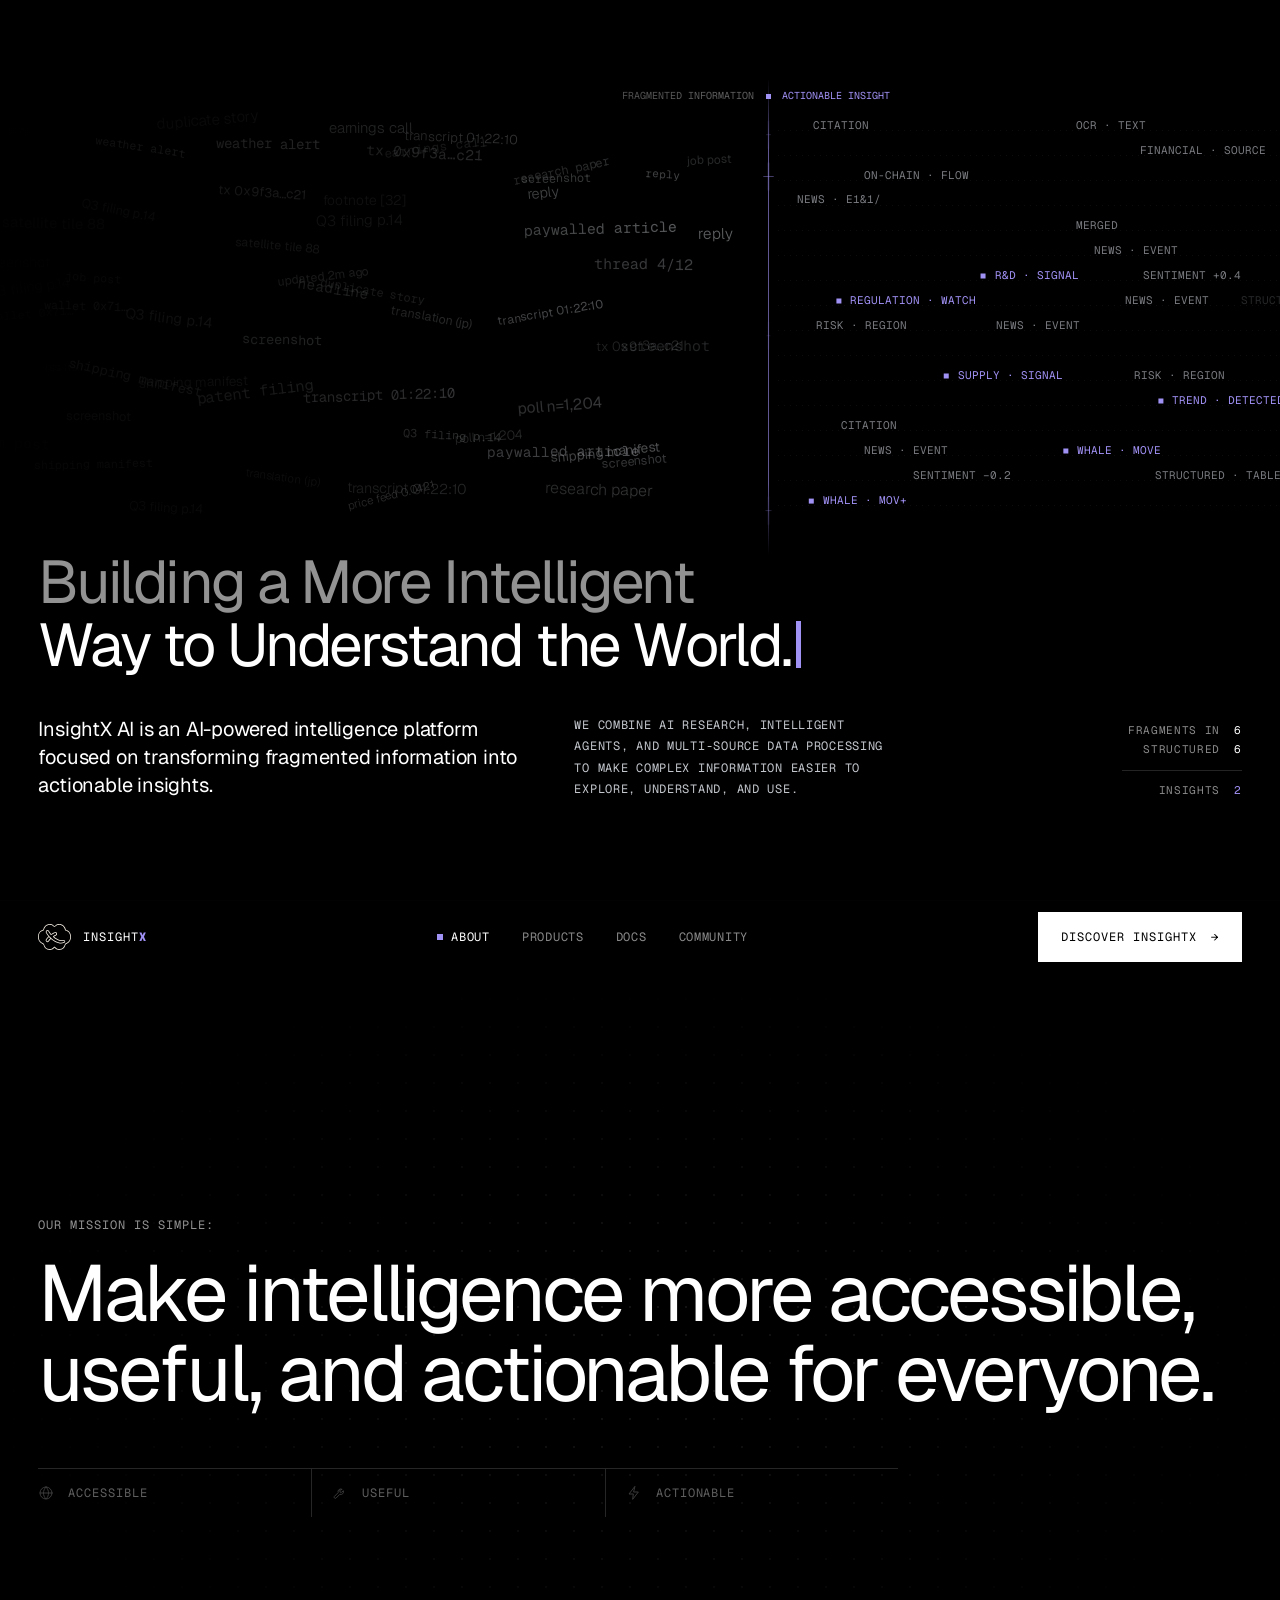
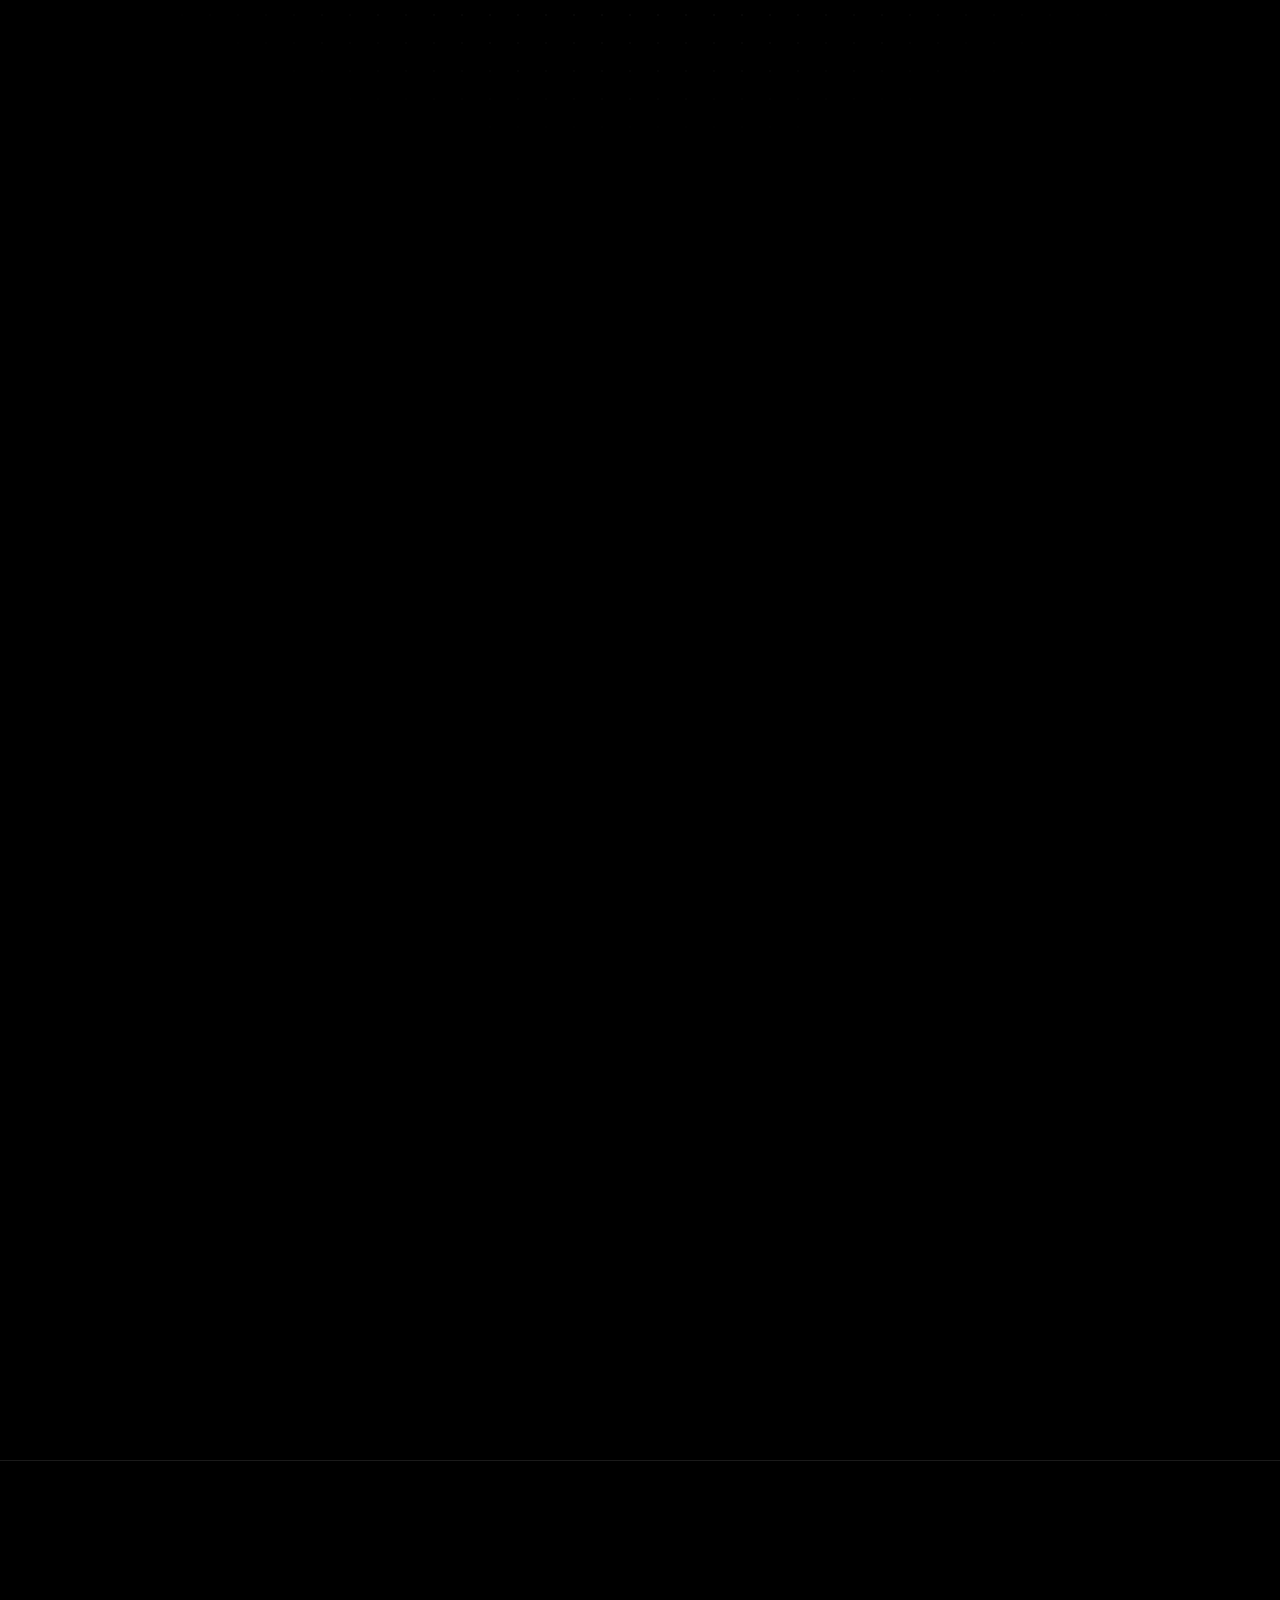
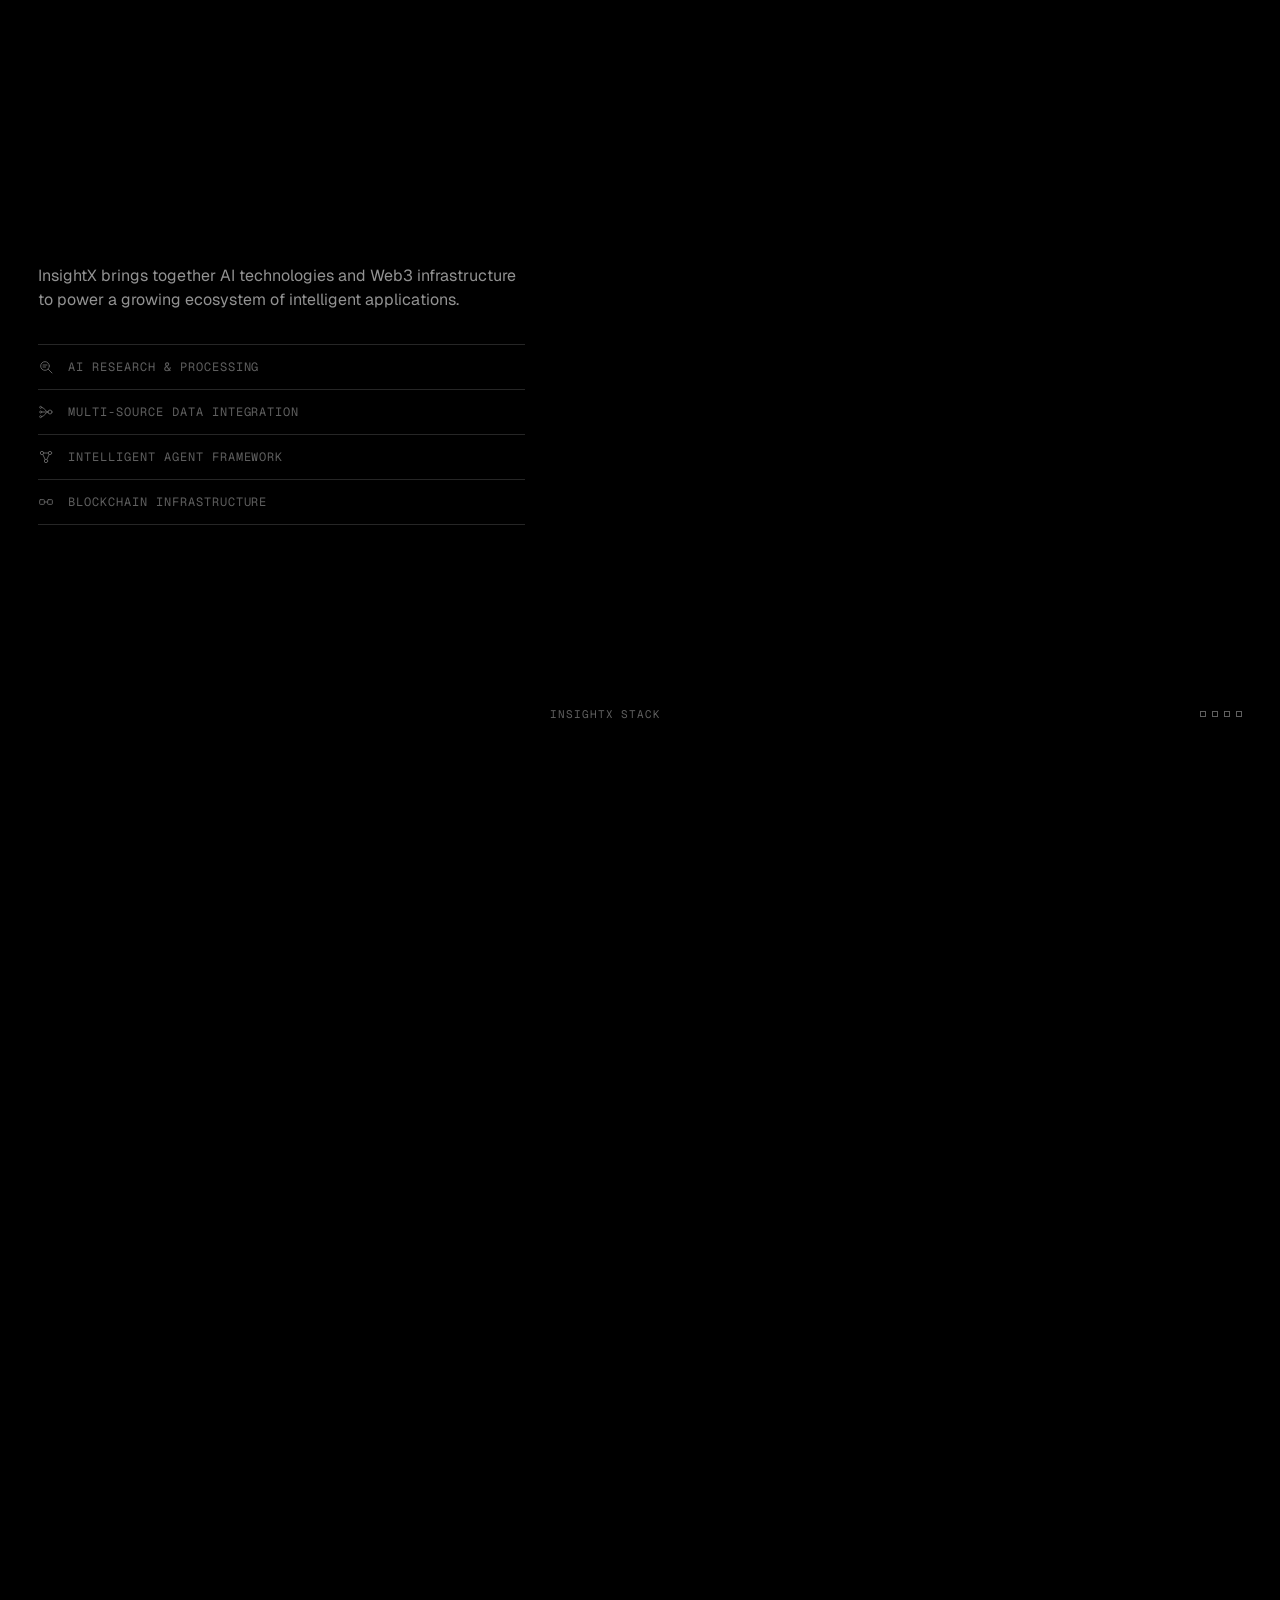
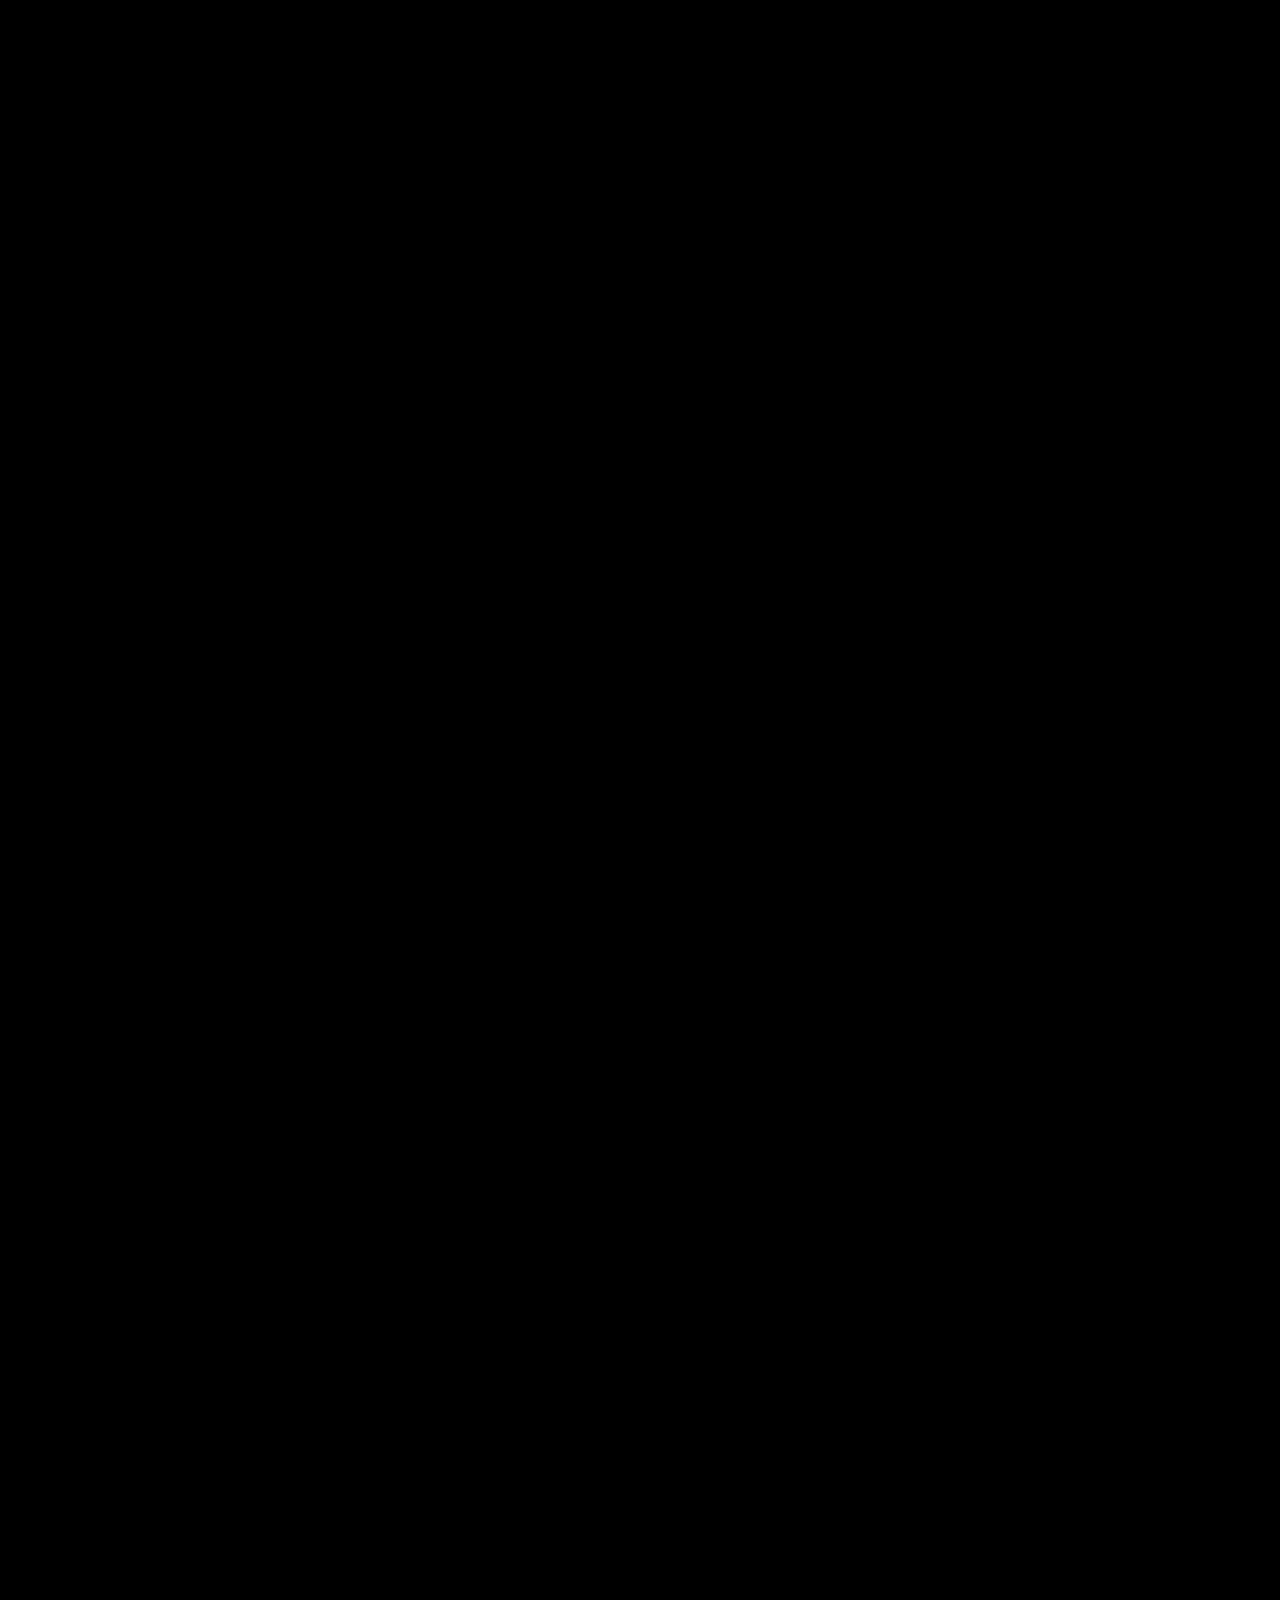
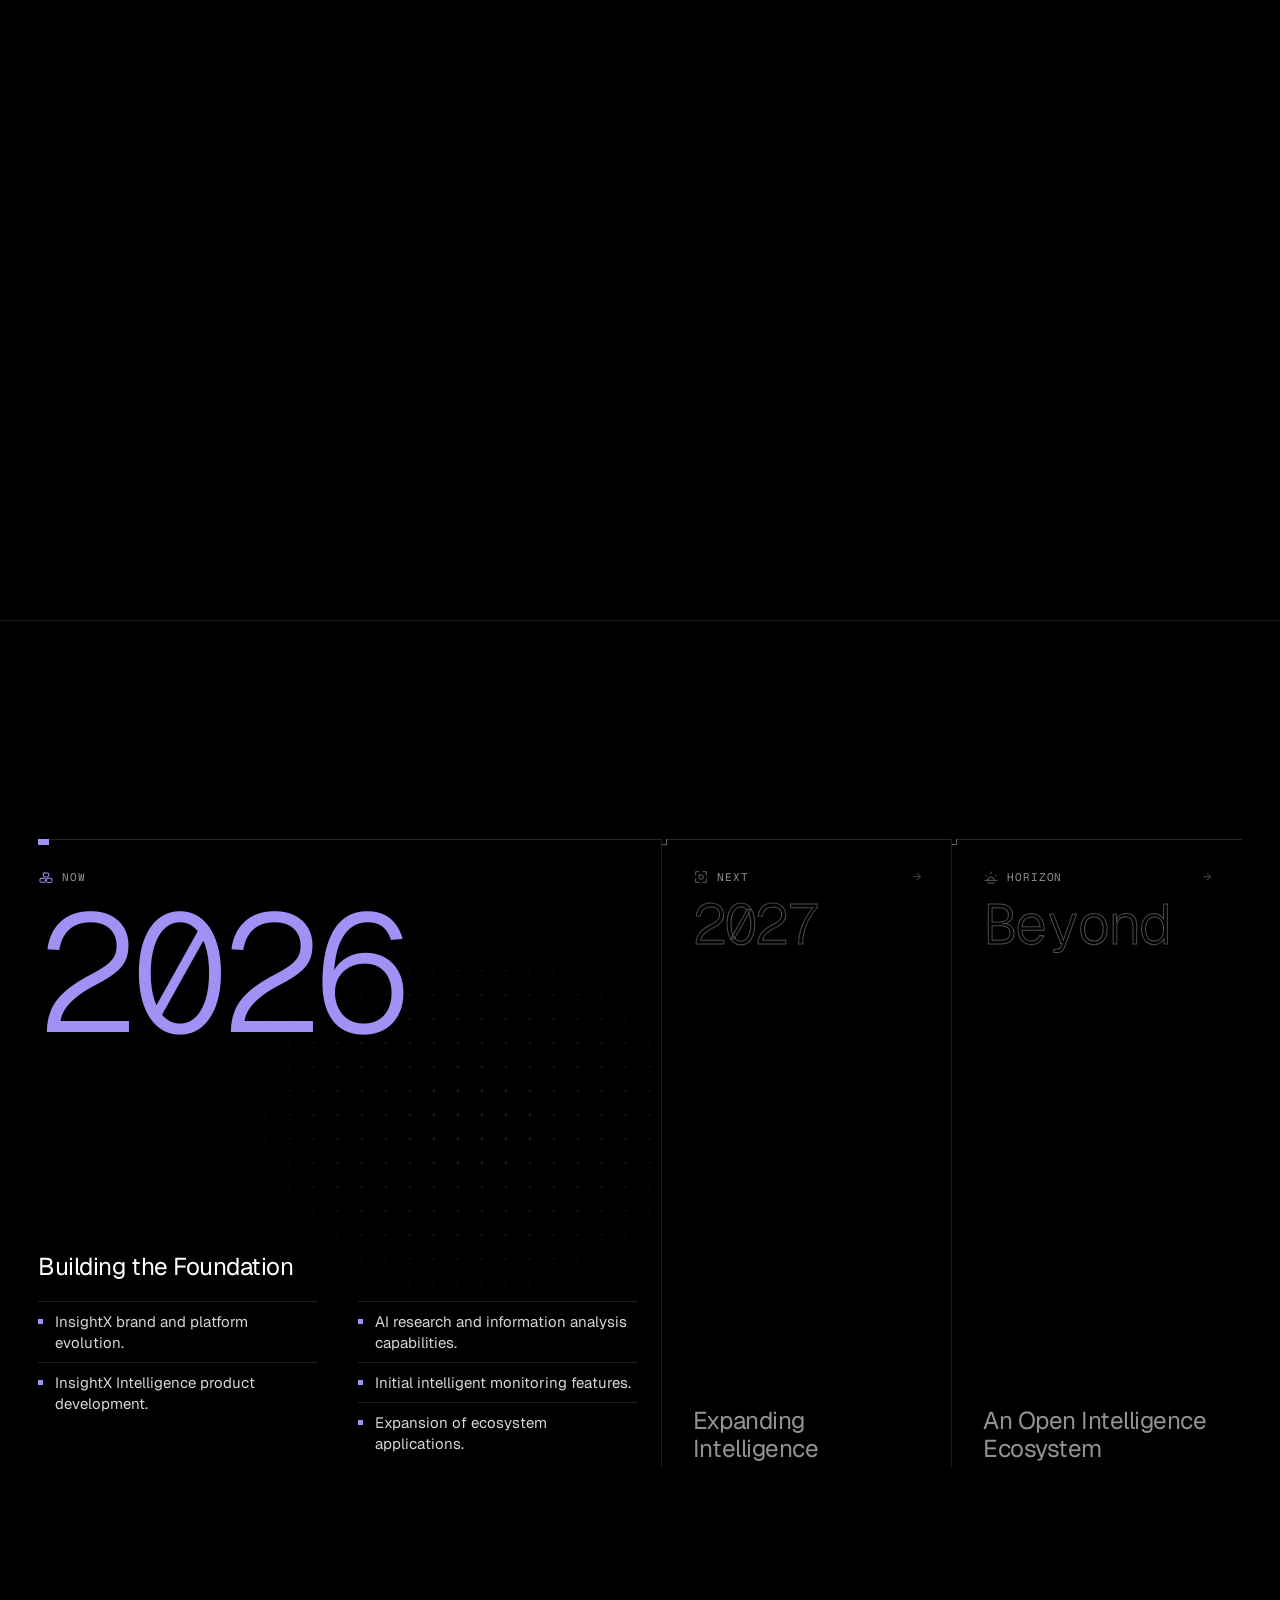
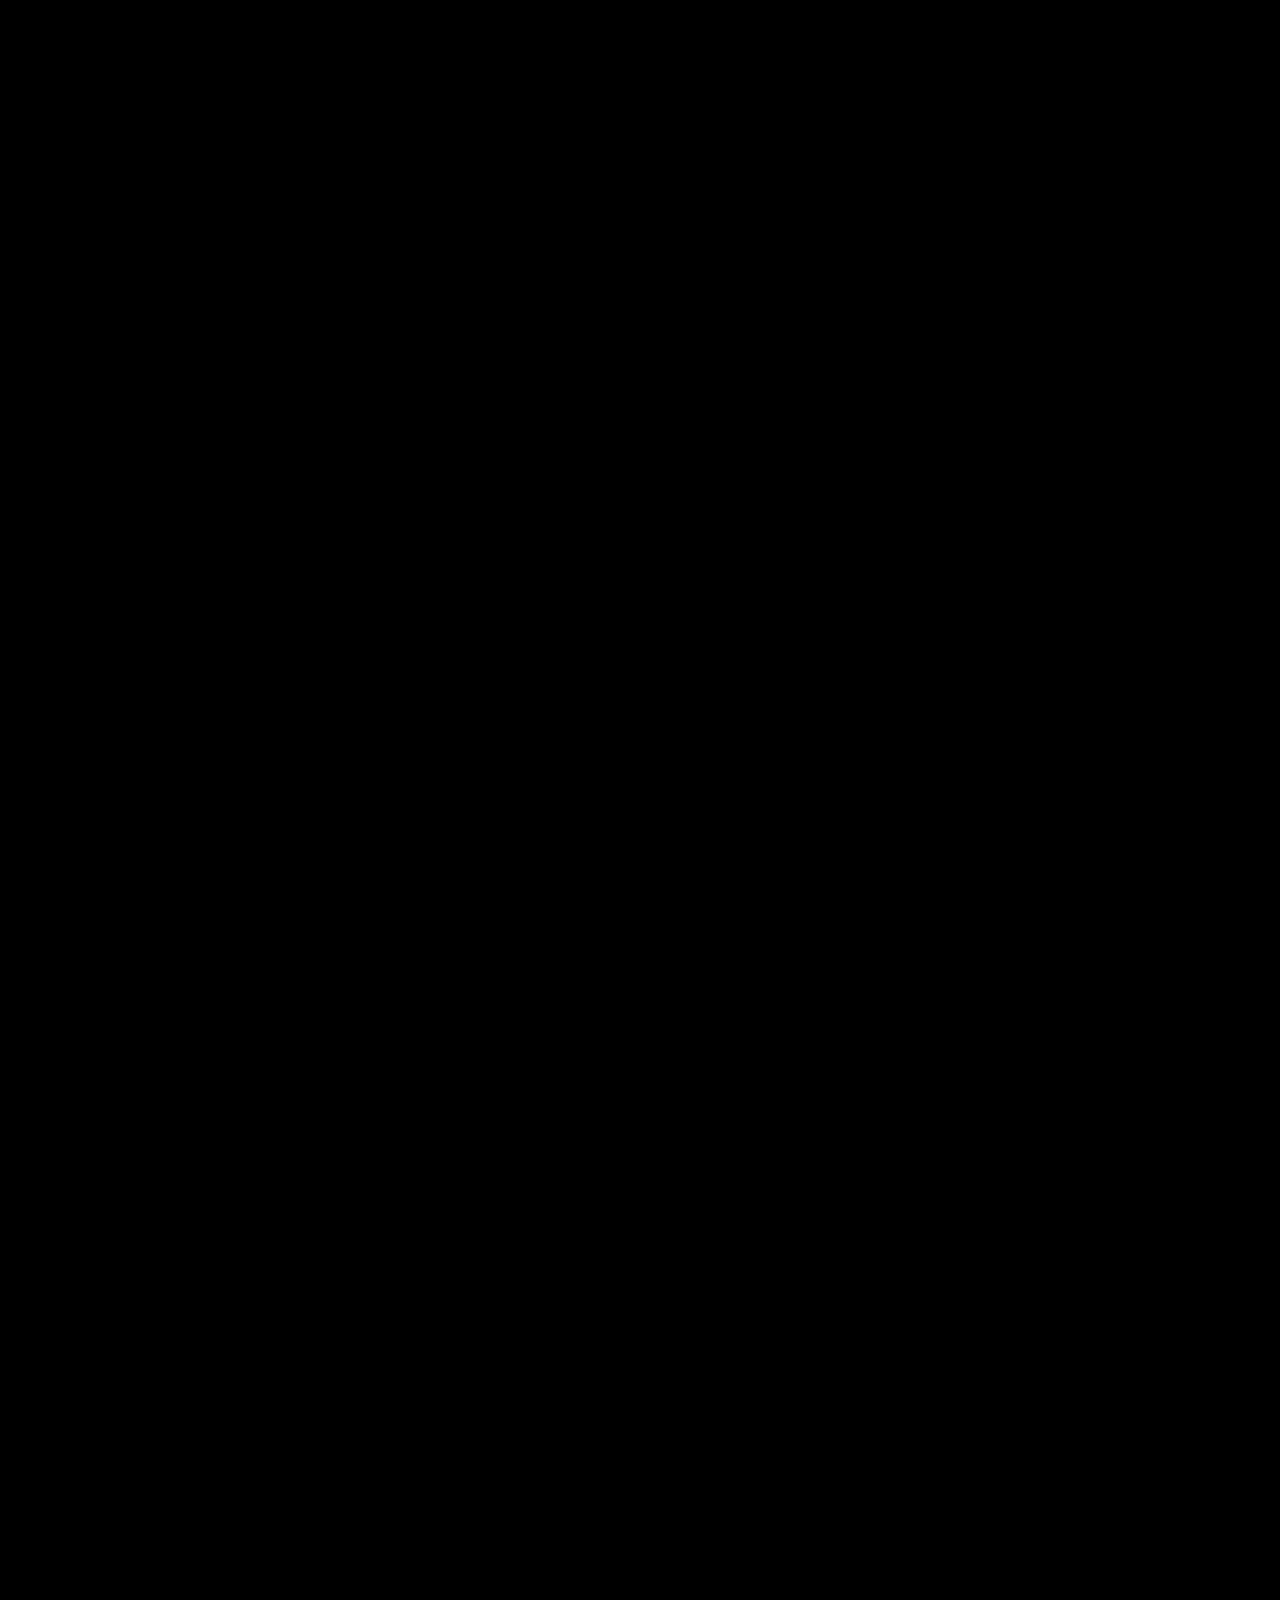
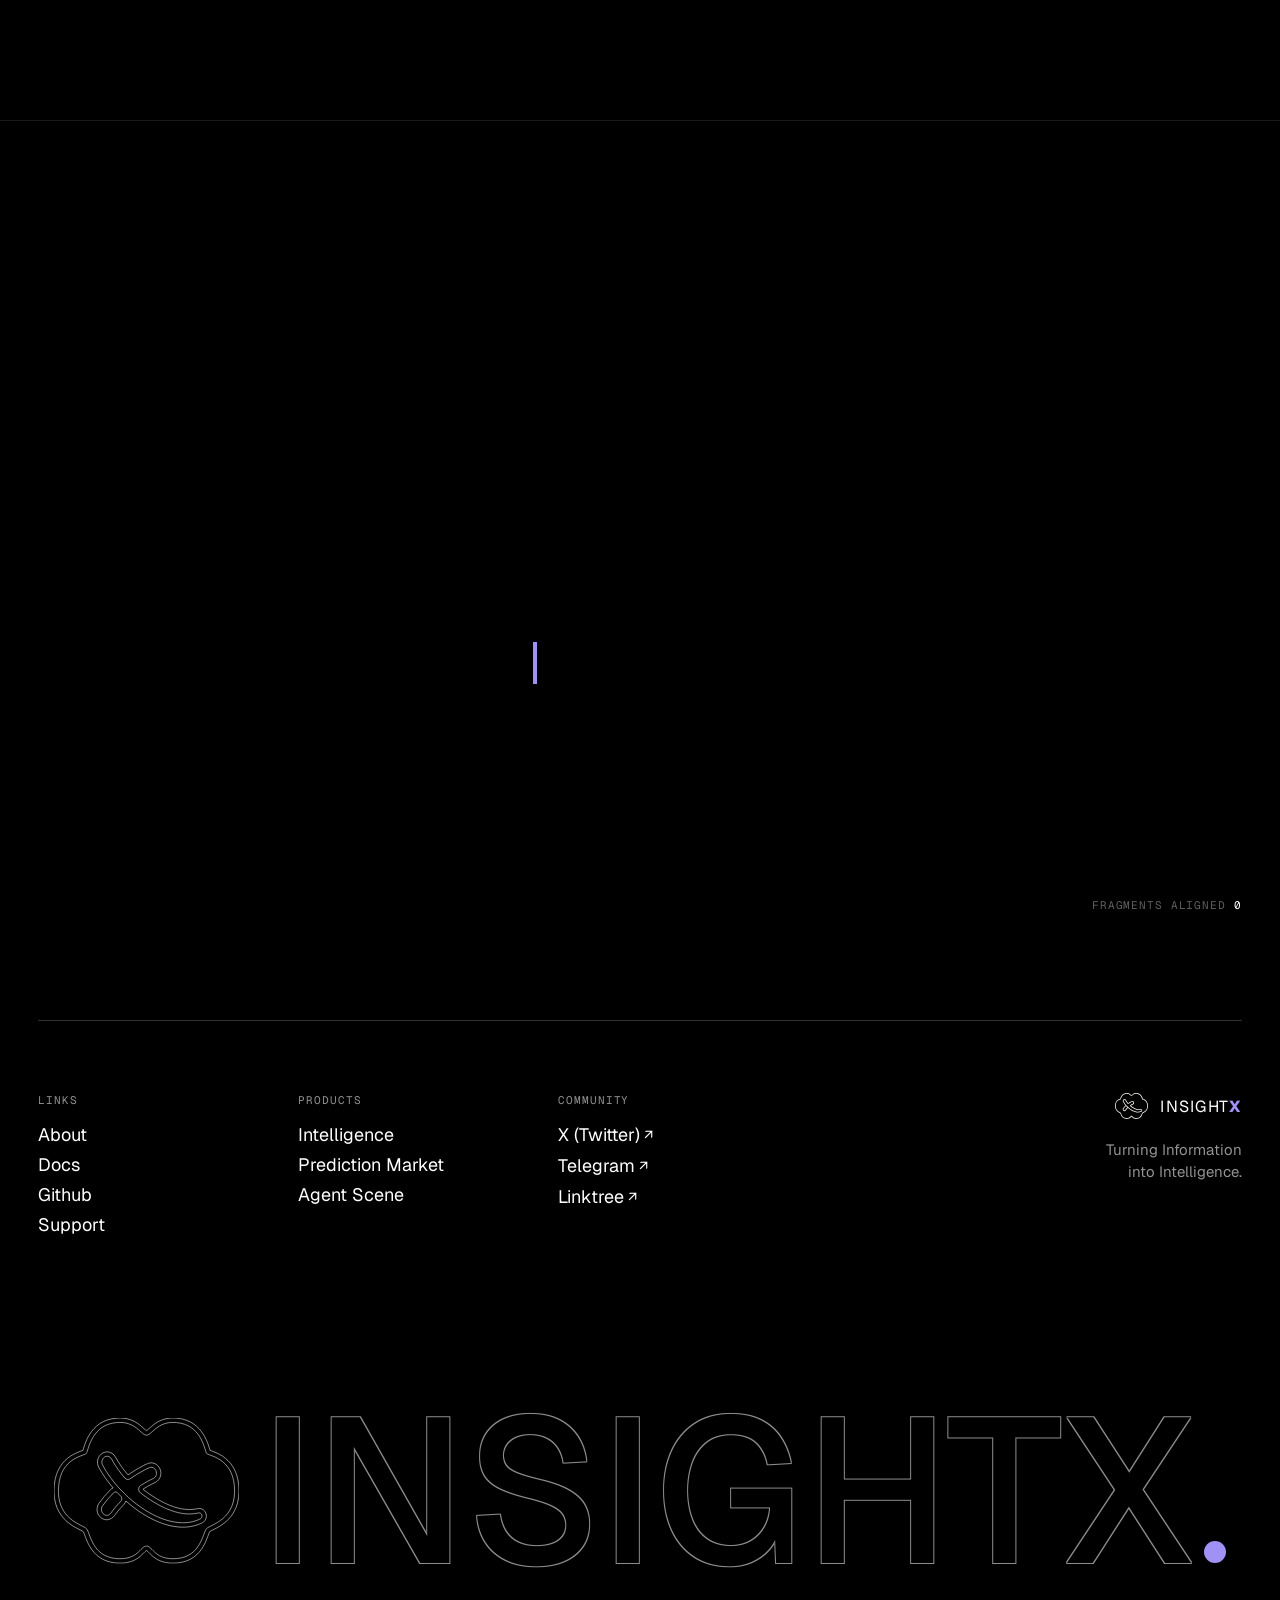
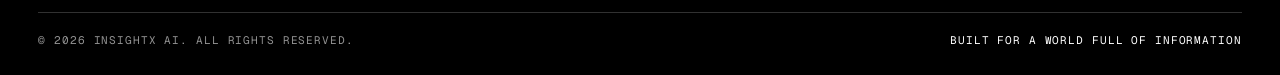
==== about.html @ 2432a117 "Add interactive sections for About page: Journey, Mission, Technology, Vision, and Stack - Implement" ====
<!doctype html>
<html lang="en">
<head>
<meta charset="utf-8" />
<meta name="viewport" content="width=device-width, initial-scale=1" />
<title>About — InsightX AI</title>
<meta name="description" content="InsightX AI is an AI-powered intelligence platform focused on transforming fragmented information into actionable insights." />
<meta name="theme-color" content="#000000" />
<link rel="icon" href="assets/favicon.svg" type="image/svg+xml" />
<!-- Social sharing. TODO before launch: set og:url to the live domain and add og:image (1200×630, absolute URL) -->
<meta property="og:type" content="website" />
<meta property="og:site_name" content="InsightX AI" />
<meta property="og:title" content="About — InsightX AI" />
<meta property="og:description" content="Building a more intelligent way to understand the world. Make intelligence more accessible, useful, and actionable for everyone." />
<meta name="twitter:card" content="summary_large_image" />
<link rel="preconnect" href="https://fonts.googleapis.com" />
<link rel="preconnect" href="https://fonts.gstatic.com" crossorigin />
<link href="https://fonts.googleapis.com/css2?family=Geist:wght@300;400;500;600&family=Geist+Mono:wght@300;400;500;800&display=swap" rel="stylesheet" />
<script>
/* --app-h = the visible height (see index.html) */
(function(){
  var d = document.documentElement, vv = window.visualViewport, last = 0;
  function set(){
    if (vv && vv.scale > 1.01) return;
    var h = Math.round(vv ? vv.height : window.innerHeight);
    if (h && Math.abs(h - last) > 1){ last = h; d.style.setProperty('--app-h', h + 'px'); }
  }
  set();
  (vv || window).addEventListener('resize', set); addEventListener('orientationchange', function(){ setTimeout(set, 300); });
})();
</script>
<link rel="stylesheet" href="css/main.css?v=6" />
<link rel="stylesheet" href="css/products.css?v=2" />
<link rel="stylesheet" href="css/about.css?v=5" />
</head>
<body class="pp ab">
<svg width="0" height="0" style="position:absolute" aria-hidden="true"><symbol id="ix-mark" viewBox="0 0 33 26"><path d="M18.0239 1.00743C18.9932 0.323435 20.3223 -0.211155 22.3199 0.0829202L22.7289 0.152796L22.9338 0.196564C25.0255 0.677329 26.2187 2.07989 26.9084 3.36553C27.2624 4.02544 27.4915 4.66655 27.6489 5.15311C27.6882 5.27473 27.7238 5.3879 27.7547 5.4879C27.7864 5.58989 27.8124 5.67488 27.836 5.74821C27.8385 5.75554 27.8408 5.76286 27.843 5.7697C27.966 5.81821 28.1119 5.87017 28.3348 5.95399C28.7964 6.12757 29.4261 6.3853 30.0689 6.81015C31.3899 7.68332 32.694 9.21689 32.9509 11.9879C33.2576 15.2963 32.0781 17.2759 30.6628 18.5016C29.9773 19.0953 29.2584 19.4943 28.7 19.7816C28.4033 19.9343 28.1946 20.0344 28.0064 20.1364C27.8044 20.2459 27.7709 20.2844 27.7893 20.2639C27.7842 20.2721 27.7483 20.3275 27.6826 20.4788C27.6114 20.643 27.5359 20.8459 27.4371 21.1077C27.2468 21.6119 26.9932 22.2709 26.6114 22.926C25.8282 24.2703 24.4931 25.6123 22.0629 25.8424C19.8383 26.0532 18.5563 25.4508 17.6747 24.719C17.3051 24.412 16.9218 23.9949 16.7547 23.8375C16.6453 23.7344 16.5738 23.681 16.5238 23.6525C16.515 23.6474 16.5064 23.6454 16.5 23.6425C16.4936 23.6455 16.4851 23.6474 16.4762 23.6525C16.4261 23.681 16.3549 23.7343 16.2453 23.8375C16.0782 23.9947 15.6943 24.4119 15.3245 24.719C14.4428 25.4508 13.1606 26.0541 10.9363 25.8432C8.50693 25.613 7.17259 24.2699 6.3893 22.926C6.0075 22.2709 5.7533 21.6119 5.56292 21.1077C5.46405 20.846 5.38859 20.643 5.31738 20.4788C5.24002 20.3006 5.2036 20.2559 5.21073 20.2639C5.22879 20.2841 5.19493 20.2456 4.99358 20.1364C4.80544 20.0344 4.59668 19.9336 4.29994 19.7809C3.74166 19.4935 3.02257 19.0952 2.33719 18.5016C0.921962 17.2758 -0.25766 15.2958 0.0491044 11.9879C0.306005 9.21697 1.60938 7.68335 2.93031 6.81015C3.57319 6.3852 4.2027 6.1276 4.66441 5.95399C4.88731 5.87017 5.03313 5.81822 5.15625 5.7697C5.15852 5.76277 5.1615 5.75565 5.16392 5.74821C5.18765 5.67485 5.21437 5.58993 5.24602 5.4879C5.27704 5.38791 5.3118 5.2747 5.35114 5.15311C5.50861 4.66651 5.73823 4.0255 6.09236 3.36553C6.80442 2.03855 8.05231 0.586594 10.2711 0.152796C12.4991 -0.281981 13.9428 0.277785 14.9769 1.00743C15.4554 1.34511 15.8634 1.7357 16.134 1.96955C16.3135 2.12471 16.4288 2.20514 16.5 2.24752C16.5713 2.20517 16.6868 2.12504 16.8668 1.96955C17.1374 1.73578 17.5454 1.34507 18.0239 1.00743ZM22.5785 0.924496C18.5773 0.143406 17.6687 2.92392 16.5 3.07374L16.391 3.05224C15.2726 2.75374 14.2987 0.167868 10.4215 0.924496C6.60107 1.6716 6.09026 5.88189 5.7793 6.31642L5.7394 6.35635C5.2117 6.7728 1.28308 7.19113 0.831747 12.0608C0.26627 18.1586 5.1285 18.9924 5.79617 19.7394C6.46369 20.487 6.7822 24.6595 11.0108 25.0599C15.0518 25.4432 15.3055 22.8924 16.5 22.8438C17.6944 22.8927 17.947 25.4432 21.9892 25.0599C26.0871 24.672 26.5129 20.7435 27.1424 19.8193L27.2038 19.7394C27.8715 18.9924 32.7337 18.1598 32.1682 12.0608C31.7025 7.03647 27.5339 6.75061 27.2207 6.31642C26.9098 5.8819 26.4 1.67171 22.5785 0.924496ZM9.48074 6.04152C10.1078 6.0417 10.6703 6.40135 10.9716 6.96143C11.5542 8.04398 12.3166 9.12591 13.2037 10.1457C14.075 9.53211 14.9891 8.97746 15.9184 8.50254L15.9276 8.49712C16.1692 8.37768 16.4147 8.26076 16.6573 8.14855L16.6611 8.14698C17.2738 7.86808 17.9527 7.99814 18.4329 8.42187L18.5264 8.51017L18.5272 8.51095L18.528 8.51253L18.5372 8.52094C18.5396 8.52338 18.5421 8.52645 18.5448 8.52943L18.5464 8.53093C18.551 8.53557 18.5586 8.54335 18.5671 8.55247C18.9958 9.00734 19.1284 9.61491 19.0421 10.1473C18.9558 10.6781 18.6355 11.22 18.0584 11.4941L18.0592 11.4948C17.8419 11.599 17.6232 11.7049 17.4047 11.8166L17.4016 11.8189C16.8919 12.0761 16.3867 12.3628 15.893 12.6759C15.8917 12.6799 15.8904 12.6868 15.89 12.6958C15.8893 12.71 15.8918 12.7209 15.8938 12.7258L15.8946 12.7265L16.401 13.1166L16.9205 13.4897L16.9212 13.4905C20.5099 15.9843 23.3061 16.6508 25.4398 16.1995L25.4428 16.1988C25.5051 16.1859 25.54 16.1789 25.5741 16.1704L25.5832 16.1681C26.0171 16.066 26.5585 16.1782 26.8992 16.6303L26.9698 16.7325C27.1154 16.9659 27.1912 17.2443 27.1831 17.5326L27.1839 17.5594L27.1823 17.5818C27.1535 18.0864 26.843 18.5127 26.4243 18.712L26.4158 18.7158C26.3916 18.727 26.262 18.7895 26.2048 18.8141L26.204 18.8134C24.5394 19.5616 22.6967 19.6289 20.8721 19.2403C18.8993 18.8225 16.8944 17.8537 15.0368 16.5597C14.2738 16.0305 13.5309 15.4394 12.82 14.8043C12.7547 15.0343 12.6338 15.2502 12.4579 15.4279C11.8223 16.0696 11.2521 16.741 10.7683 17.4236C10.219 18.2014 9.16677 18.3909 8.39811 17.8036L8.39889 17.8029C7.58886 17.1879 7.4583 16.0038 8.0267 15.2021L8.02748 15.2006C8.62164 14.3659 9.30898 13.5542 10.067 12.7903L10.1729 12.6935C10.2881 12.5992 10.4136 12.5293 10.5434 12.4816C9.54258 11.3126 8.66918 10.0647 7.98372 8.79583L7.98301 8.79504C7.51737 7.93044 7.77545 6.76391 8.67051 6.2573C8.92178 6.1148 9.19993 6.04152 9.48074 6.04152ZM9.48074 6.82781C9.33766 6.82781 9.19238 6.86548 9.05716 6.94223L8.96893 6.99828C8.54865 7.30257 8.4106 7.93067 8.67507 8.42187C9.46903 9.89168 10.5304 11.3377 11.755 12.659C11.8236 12.7087 11.8882 12.7653 11.9476 12.8286L11.9484 12.8279C12.113 13.0033 12.2804 13.1759 12.451 13.3455C12.5087 13.4029 12.5592 13.4659 12.6052 13.5305C13.5081 14.4094 14.4791 15.2168 15.4856 15.9147C17.2827 17.1665 19.1922 18.0807 21.0362 18.4709C22.7451 18.8348 24.4152 18.7603 25.8948 18.0916L26.0867 18.0017C26.2569 17.9207 26.3862 17.7431 26.3982 17.5372V17.5326C26.408 17.3704 26.3585 17.2189 26.2723 17.1049C26.1508 16.9428 25.9489 16.8899 25.7629 16.9336C25.7101 16.9468 25.6553 16.958 25.6025 16.969C23.1664 17.4843 20.1459 16.6885 16.4731 14.1363C16.2914 14.0104 16.1111 13.8802 15.9322 13.747L15.4005 13.3378C14.98 13.0025 15.0121 12.3053 15.461 12.0201C15.8497 11.7733 16.2453 11.541 16.6457 11.326L17.0479 11.1163C17.275 11.0002 17.5006 10.8905 17.72 10.7854C18.2917 10.5154 18.4543 9.71021 18.0783 9.19204L17.9962 9.09226C17.9913 9.08699 17.9857 9.08149 17.9809 9.07614C17.976 9.07064 17.9699 9.066 17.9648 9.06073C17.6986 8.78883 17.3203 8.71075 16.9864 8.86266C16.7495 8.97227 16.5102 9.0866 16.2752 9.20281C15.3606 9.67026 14.4589 10.2193 13.5996 10.8284L13.5428 10.8645C13.2529 11.0339 12.894 10.9863 12.6619 10.7216C11.8374 9.78081 11.1109 8.78199 10.5235 7.76922L10.2803 7.3346C10.1277 7.05074 9.87281 6.87561 9.59891 6.83627L9.48074 6.82781ZM11.2494 13.2679C11.0493 13.1478 10.7996 13.1669 10.624 13.3439C9.89442 14.0792 9.23544 14.8588 8.66737 15.6567C8.32857 16.1347 8.42215 16.8365 8.87456 17.1786C9.27622 17.4854 9.82496 17.3976 10.1268 16.9705C10.6381 16.2489 11.2369 15.5438 11.9 14.8742C12.1158 14.6564 12.1491 14.3001 12.0005 14.0396C11.744 13.7883 11.4944 13.5298 11.2494 13.2679Z" vector-effect="non-scaling-stroke"/></symbol></svg>

<!-- ============ 1 · Hero — fragmented information in, structured insight out ============ -->
<section class="pp-hero ab-hero" id="top" aria-labelledby="ab-title">
  <canvas class="ab-field" aria-hidden="true"></canvas>
  <div class="pp-hero-shade" aria-hidden="true"></div>

  <nav class="nav">
    <a href="index.html" class="logo" aria-label="InsightX home"><svg class="logo-mark" width="33" height="26" viewBox="0 0 33 26" aria-hidden="true"><use href="#ix-mark"/></svg><span>INSIGHT<b>X</b></span></a>
    <ul>
      <li><a href="about.html" class="cur" aria-current="page">About</a></li>
      <li><a href="products.html">Products</a></li>
      <li><a href="#">Docs</a></li>
      <li><a href="#">Community</a></li>
    </ul>
    <a href="products.html" class="btn btn-primary">Discover InsightX <span class="arr">→</span></a>
  </nav>

  <div class="pp-copy">
    <h1 id="ab-title">
      <span class="noise" data-pscramble data-set="01">Building a More Intelligent</span>
      <span class="sense" data-pscramble data-caret>Way to Understand the World.</span>
    </h1>
    <div class="pp-intro reveal">
      <p class="lead">InsightX AI is an AI-powered intelligence platform focused on transforming fragmented information into actionable insights.</p>
      <p class="body">We combine AI research, intelligent agents, and multi-source data processing to make complex information easier to explore, understand, and use.</p>
    </div>
  </div>

  <div class="hud hud-r pp-hud ab-hud" aria-hidden="true">
    <div class="row">Fragments in <b id="ab-in">0</b></div>
    <div class="row">Structured <b id="ab-out">0</b></div>
    <div class="sep"></div>
    <div class="row">Insights <b id="ab-ins" class="acc">0</b></div>
  </div>
</section>

<!-- ============ 2 · Mission — the statement lights up as you scroll ============ -->
<section class="am" id="mission" aria-labelledby="am-title">
  <div class="am-sticky">
    <p class="am-pre">Our mission is simple:</p>
    <h2 class="am-statement" id="am-title">Make intelligence more <em>accessible,</em> <em>useful,</em> and <em>actionable</em> for everyone.</h2>
    <ol class="am-keys" aria-hidden="true">
      <li><span class="n"><svg class="ic" width="24" height="24" viewBox="0 0 24 24" fill="none" stroke="currentColor" stroke-width="1.5" stroke-linecap="round" stroke-linejoin="round" aria-hidden="true"><circle cx="12" cy="12" r="9"/><path d="M3 12h18M12 3c2.5 2.6 3.8 5.6 3.8 9s-1.3 6.4-3.8 9c-2.5-2.6-3.8-5.6-3.8-9S9.5 5.6 12 3z"/></svg></span>Accessible<i></i></li>
      <li><span class="n"><svg class="ic" width="24" height="24" viewBox="0 0 24 24" fill="none" stroke="currentColor" stroke-width="1.5" stroke-linecap="round" stroke-linejoin="round" aria-hidden="true"><path d="M14.7 6.3a4 4 0 0 0-5.4 5.1L3.5 17.2a1.8 1.8 0 0 0 2.5 2.5l5.8-5.8a4 4 0 0 0 5.1-5.4l-2.6 2.6-2.2-.4-.4-2.2z"/></svg></span>Useful<i></i></li>
      <li><span class="n"><svg class="ic" width="24" height="24" viewBox="0 0 24 24" fill="none" stroke="currentColor" stroke-width="1.5" stroke-linecap="round" stroke-linejoin="round" aria-hidden="true"><path d="M13 2.5 4.5 13.5H11l-1 8 8.5-11H12z"/></svg></span>Actionable<i></i></li>
    </ol>
  </div>
</section>

<!-- ============ 3 · Technology — pinned layer stack ============ -->
<section class="at" id="technology" aria-labelledby="at-title">
  <div class="at-sticky">
    <div class="at-left">
      <h2 class="at-title" id="at-title">
        <span class="l1" data-pscramble data-set="01">The Technology</span>
        <span class="l2" data-pscramble>Behind Intelligence.</span>
      </h2>
      <p class="at-intro">InsightX brings together AI technologies and Web3 infrastructure to power a growing ecosystem of intelligent applications.</p>
      <ol class="at-list">
        <li data-layer="2"><button type="button"><span class="n"><svg class="ic" width="24" height="24" viewBox="0 0 24 24" fill="none" stroke="currentColor" stroke-width="1.5" stroke-linecap="round" stroke-linejoin="round" aria-hidden="true"><circle cx="10.5" cy="10.5" r="6.5"/><path d="M15.5 15.5 21 21"/><path d="M7.5 9h6M7.5 12h4"/></svg></span><span class="t">AI Research &amp; Processing</span></button><div class="d"><p>AI-powered information retrieval, analysis, and knowledge extraction.</p></div><i class="bar"><i></i></i></li>
        <li data-layer="1"><button type="button"><span class="n"><svg class="ic" width="24" height="24" viewBox="0 0 24 24" fill="none" stroke="currentColor" stroke-width="1.5" stroke-linecap="round" stroke-linejoin="round" aria-hidden="true"><circle cx="4" cy="5" r="1.5"/><circle cx="4" cy="12" r="1.5"/><circle cx="4" cy="19" r="1.5"/><path d="M5.5 5c5 0 5 7 9.5 7M5.5 19c5 0 5-7 9.5-7M5.5 12H15"/><circle cx="18" cy="12" r="3"/></svg></span><span class="t">Multi-Source Data Integration</span></button><div class="d"><p>Connect and process information across different sources to build a broader understanding of complex topics.</p></div><i class="bar"><i></i></i></li>
        <li data-layer="3"><button type="button"><span class="n"><svg class="ic" width="24" height="24" viewBox="0 0 24 24" fill="none" stroke="currentColor" stroke-width="1.5" stroke-linecap="round" stroke-linejoin="round" aria-hidden="true"><circle cx="6" cy="6" r="2.5"/><circle cx="18" cy="6" r="2.5"/><circle cx="12" cy="18" r="2.5"/><path d="M8.5 6h7M7.2 8.2l3.6 7.6M16.8 8.2l-3.6 7.6"/></svg></span><span class="t">Intelligent Agent Framework</span></button><div class="d"><p>Enable automated research, continuous monitoring, and specialized AI workflows.</p></div><i class="bar"><i></i></i></li>
        <li data-layer="0"><button type="button"><span class="n"><svg class="ic" width="24" height="24" viewBox="0 0 24 24" fill="none" stroke="currentColor" stroke-width="1.5" stroke-linecap="round" stroke-linejoin="round" aria-hidden="true"><rect x="2.5" y="8.5" width="7" height="7" rx="1"/><rect x="14.5" y="8.5" width="7" height="7" rx="1"/><path d="M9.5 12h5"/></svg></span><span class="t">Blockchain Infrastructure</span></button><div class="d"><p>Leverage decentralized infrastructure for transparent, verifiable, and composable applications.</p></div><i class="bar"><i></i></i></li>
      </ol>
    </div>
    <div class="at-stack" aria-hidden="true">
      <canvas></canvas>
      <div class="at-cap"><span>InsightX stack</span><span class="at-steps"><i></i><i></i><i></i><i></i></span></div>
    </div>
  </div>
</section>

<!-- ============ 4 · Journey — pinned roadmap: three phase panels, the active one opens ============ -->
<section class="aj" id="journey" aria-labelledby="aj-title">
  <div class="aj-sticky">
    <div class="aj-head">
      <h2 id="aj-title"><span class="g" data-pscramble data-set="01">Our Journey</span> <span data-pscramble>Towards Intelligence.</span></h2>
    </div>
    <div class="aj-row">
      <div class="aj-rail" aria-hidden="true"><i class="aj-fill"></i></div>
      <article class="aj-phase now">
        <i class="aj-bar" aria-hidden="true"><i></i></i><span class="aj-node" aria-hidden="true"></span><span class="aj-more" aria-hidden="true">→</span>
        <p class="aj-st"><svg class="ic" width="24" height="24" viewBox="0 0 24 24" fill="none" stroke="currentColor" stroke-width="1.5" stroke-linecap="round" stroke-linejoin="round" aria-hidden="true"><rect x="3" y="14" width="8" height="6" rx="1"/><rect x="13" y="14" width="8" height="6" rx="1"/><rect x="8" y="6" width="8" height="6" rx="1"/></svg>Now</p>
        <p class="aj-year" aria-hidden="true">2026</p>
        <div class="aj-body">
          <h3><span class="sr">2026 — </span>Building the Foundation</h3>
          <ul>
            <li>InsightX brand and platform evolution.</li>
            <li>InsightX Intelligence product development.</li>
            <li>AI research and information analysis capabilities.</li>
            <li>Initial intelligent monitoring features.</li>
            <li>Expansion of ecosystem applications.</li>
          </ul>
        </div>
      </article>
      <article class="aj-phase">
        <i class="aj-bar" aria-hidden="true"><i></i></i><span class="aj-node" aria-hidden="true"></span><span class="aj-more" aria-hidden="true">→</span>
        <p class="aj-st"><svg class="ic" width="24" height="24" viewBox="0 0 24 24" fill="none" stroke="currentColor" stroke-width="1.5" stroke-linecap="round" stroke-linejoin="round" aria-hidden="true"><path d="M4 9V4h5M20 9V4h-5M4 15v5h5M20 15v5h-5"/><rect x="9" y="9" width="6" height="6" rx="1"/></svg>Next</p>
        <p class="aj-year" aria-hidden="true">2027</p>
        <div class="aj-body">
          <h3><span class="sr">2027 — </span>Expanding Intelligence</h3>
          <ul>
            <li>Advanced AI research and analytics.</li>
            <li>Intelligent agent development.</li>
            <li>Automated research workflows.</li>
            <li>Broader data integrations.</li>
            <li>Developer ecosystem expansion.</li>
          </ul>
        </div>
      </article>
      <article class="aj-phase">
        <i class="aj-bar" aria-hidden="true"><i></i></i><span class="aj-node" aria-hidden="true"></span><span class="aj-more" aria-hidden="true">→</span>
        <p class="aj-st"><svg class="ic" width="24" height="24" viewBox="0 0 24 24" fill="none" stroke="currentColor" stroke-width="1.5" stroke-linecap="round" stroke-linejoin="round" aria-hidden="true"><path d="M3 17h18M7 21h10"/><path d="M7 17a5 5 0 0 1 10 0"/><path d="M12 7V4.5M5.6 10.6 4 9M18.4 10.6 20 9"/></svg>Horizon</p>
        <p class="aj-year" aria-hidden="true">Beyond</p>
        <div class="aj-body">
          <h3><span class="sr">Beyond — </span>An Open Intelligence Ecosystem</h3>
          <ul>
            <li>More autonomous AI agents.</li>
            <li>Open developer tools and integrations.</li>
            <li>Scalable intelligence services.</li>
            <li>A growing ecosystem of AI-powered applications.</li>
          </ul>
        </div>
      </article>
    </div>
  </div>
</section>

<!-- ============ 5 · Vision — scattered fragments resolve into the InsightX mark ============ -->
<section class="av" id="vision" aria-labelledby="av-title">
  <canvas class="av-mark" aria-hidden="true"></canvas>
  <div class="av-shade" aria-hidden="true"></div>
  <div class="av-copy">
    <h2 id="av-title">
      <span class="l1" data-pscramble data-set="01">The Future Is Not More Information.</span>
      <span class="l2" data-pscramble data-caret>It's Better Intelligence.</span>
    </h2>
    <div class="av-body reveal">
      <p>As information continues to grow, the ability to understand it becomes increasingly valuable.</p>
      <p class="w">We are building the tools to make that possible.</p>
    </div>
    <div class="ctas reveal d2">
      <a href="products.html" class="btn btn-primary">Explore Our Products <span class="arr">→</span></a>
      <a href="index.html" class="btn btn-ghost">Discover InsightX</a>
    </div>
  </div>
  <p class="av-cap" aria-hidden="true">Fragments aligned <b class="av-n">0</b></p>
</section>

<footer class="ft">
  <div class="ft-top">
    <nav class="ft-cols" aria-label="Footer">
      <div class="ft-col"><p class="ft-h">Links</p><a href="about.html">About</a><a href="#">Docs</a><a href="#" target="_blank" rel="noopener">Github</a><a href="#">Support</a></div>
      <div class="ft-col"><p class="ft-h">Products</p><a href="products.html#intelligence">Intelligence</a><a href="products.html#prediction-market">Prediction Market</a><a href="products.html#agent-scene">Agent Scene</a></div>
      <div class="ft-col"><p class="ft-h">Community</p><a href="#" target="_blank" rel="noopener">X (Twitter)<span class="ext">↗</span></a><a href="#" target="_blank" rel="noopener">Telegram<span class="ext">↗</span></a><a href="#" target="_blank" rel="noopener">Linktree<span class="ext">↗</span></a></div>
    </nav>
    <div class="ft-brand"><a href="index.html" class="logo" aria-label="InsightX"><svg class="logo-mark" width="33" height="26" viewBox="0 0 33 26" aria-hidden="true"><use href="#ix-mark"/></svg><span>INSIGHT<b>X</b></span></a><p>Turning Information<br>into Intelligence.</p></div>
  </div>
  <div class="ft-mark" aria-label="InsightX"><svg class="ft-icon" viewBox="0 0 33 26" aria-hidden="true"><use href="#ix-mark"/></svg><span class="ft-wrap" aria-hidden="true"><span class="ft-word">INSIGHTX</span><span class="ft-light">INSIGHTX</span></span><svg width="0" height="0" style="position:absolute" aria-hidden="true"><filter id="ft-outline" x="-2%" y="-5%" width="104%" height="110%"><feMorphology in="SourceAlpha" operator="dilate" radius="1" result="d"/><feComposite in="d" in2="SourceAlpha" operator="out" result="o"/><feFlood flood-color="#fff" flood-opacity=".55"/><feComposite in2="o" operator="in"/></filter></svg><i class="ft-dot" aria-hidden="true"></i></div>
  <div class="ft-legal"><span>© 2026 InsightX AI. All rights reserved.</span><span>Built for a world full of information</span></div>
</footer>

<script src="js/products-common.js?v=1"></script>
<script src="js/about-field.js?v=1"></script>
<script src="js/about-mission.js?v=1"></script>
<script src="js/about-stack.js?v=3"></script>
<script src="js/about-journey.js?v=2"></script>
<script src="js/about-vision.js?v=1"></script>
<script src="js/about-scroll.js?v=1"></script>
<script src="js/footer-light.js?v=5"></script>
<script src="js/nav-menu.js?v=1"></script>
</body>
</html>
---- css/main.css ----
/* InsightX AI — landing page styles
   Screen-height blocks use --app-h = the measured visible height (window.visualViewport, set in index.html),
   falling back to svh / vh — so nothing sits behind mobile browser toolbars as they expand / collapse.
   Sections: nav · hero (globe) · s2 staircase · s3 capabilities · s4 film + monitor · s5 TV pull-back · footer · sound toggle · responsive */

:root{
  --bg:#000; --fg:#fff; --dim:#5f5f5f; --mute:#8a8a8a; --line:rgba(255,255,255,.14); --accent:#A091F5;
  --sans:"Geist", ui-sans-serif, system-ui, sans-serif;
  --mono:"Geist Mono", ui-monospace, "SF Mono", Menlo, monospace;
  --gutter:clamp(16px, 3vw, 40px);
}
*{box-sizing:border-box;margin:0;padding:0}
html,body{background:var(--bg);color:var(--fg);height:100%}
body{font-family:var(--sans);-webkit-font-smoothing:antialiased;overflow-x:hidden}
a{color:inherit;text-decoration:none}

#gl{position:fixed;inset:0;width:100vw;height:100vh;display:block;cursor:grab;touch-action:pan-y}
#gl.grabbing{cursor:grabbing}
.shade{position:fixed;inset:0;pointer-events:none;
  background:
    linear-gradient(90deg, rgba(0,0,0,.92) 0%, rgba(0,0,0,.55) 34%, rgba(0,0,0,0) 58%),
    linear-gradient(0deg, rgba(0,0,0,.85) 0%, rgba(0,0,0,0) 32%);}

.hero{position:relative;height:100vh;height:100svh;height:var(--app-h, 100svh);min-height:640px;pointer-events:none}
.hero a, .hero button{pointer-events:auto}

/* NAV */
.nav{position:fixed;z-index:5;pointer-events:none;top:0;left:0;right:0;display:flex;align-items:center;justify-content:space-between;
  padding:12px var(--gutter);font-family:var(--mono);font-size:12px;letter-spacing:.06em;text-transform:uppercase}
.logo{display:flex;align-items:center;gap:12px;font-weight:400;letter-spacing:.08em;color:#fff}
.logo-mark{width:33px;height:26px;flex:none;display:block;fill:#F8F1E7}
.logo b{font-weight:800;color:var(--accent)}
::selection{background:var(--accent);color:#000}
.nav a{pointer-events:auto}
.nav ul{display:flex;gap:32px;list-style:none}
.nav ul a{color:var(--mute);transition:color .2s}
.nav ul a:hover{color:#fff}


/* COPY */
.copy{position:absolute;left:var(--gutter);bottom:clamp(96px,13vh,150px);max-width:min(60vw,1020px)}
.eyebrow{font-family:var(--mono);font-size:12px;letter-spacing:.08em;text-transform:uppercase;color:#fff;
  display:flex;align-items:center;gap:12px;margin-bottom:28px}

h1{font-weight:400;font-size:clamp(40px,5.56vw,96px);line-height:.98;letter-spacing:-.04em}
h1 .noise{display:block;font-size:.9em;line-height:1.2;color:#4e4e4e;pointer-events:auto;cursor:default}
h1 .sense{display:block;color:#fff;margin-top:10px}
.caret{display:inline-block;width:.08em;height:.78em;background:var(--accent);margin-left:.08em;vertical-align:-.04em;animation:blink 1s steps(1) infinite}
@keyframes blink{50%{opacity:0}}

.ch{position:relative;display:inline}
.ch.pre{opacity:0}
.ch.scr{color:transparent}
.ch.scr::after{content:attr(data-g);position:absolute;left:0;top:0;font-family:var(--mono);font-size:.62em;line-height:1.55;color:#bdbdbd}
.sense .ch.scr::after{color:#fff}

.ctas{display:flex;gap:12px;margin-top:40px;flex-wrap:wrap}
.btn{font-family:var(--mono);font-size:12px;letter-spacing:.08em;text-transform:uppercase;padding:16px 22px;
  display:inline-flex;align-items:center;gap:14px;border:1px solid #fff;transition:background .25s,color .25s}
.btn-primary{background:var(--accent);border-color:var(--accent);color:#000}
.btn-primary:hover{background:transparent;color:var(--accent)}
.nav .btn-primary{background:#fff;border-color:#fff}
.nav .btn-primary:hover{background:transparent;color:#fff}
.btn-ghost{border-color:var(--line)}
.btn-ghost:hover{border-color:#fff;background:#fff;color:#000}
.btn .arr{transition:transform .25s}
.btn:hover .arr{transform:translateX(4px)}

/* HUD */
.hud{position:absolute;font-family:var(--mono);font-size:11px;letter-spacing:.06em;text-transform:uppercase;color:var(--mute);line-height:1.8}
.hud b{color:#fff;font-weight:400}
.hud-r{right:var(--gutter);bottom:84px;text-align:right}
.hud-r .row{display:flex;justify-content:flex-end;gap:14px}
.hud-r .sep{height:1px;background:var(--line);margin:10px 0 10px auto;width:120px}

.strip{position:absolute;left:0;right:0;bottom:0;display:flex;justify-content:space-between;align-items:center;
  padding:18px var(--gutter);border-top:1px solid var(--line);font-family:var(--mono);font-size:11px;letter-spacing:.08em;text-transform:uppercase;color:var(--mute)}
.strip .tags{display:flex;gap:28px}
.strip .tags span::before{content:"■ ";font-size:7px;vertical-align:2px;color:var(--accent);margin-right:4px}
.strip{padding-top:14px;padding-bottom:14px}
.backed{display:flex;align-items:center;gap:28px}
.backed-lbl{color:var(--mute)}
.backed img{display:block;width:auto;opacity:.92}
.backed .logo-nv{height:28px}
.backed .logo-mantle{height:20px}

/* city callouts */
#labels{position:fixed;inset:0;pointer-events:none}
.lbl{position:absolute;left:0;top:0;font-family:var(--mono);font-size:10px;letter-spacing:.06em;text-transform:uppercase;
  color:#fff;white-space:nowrap;opacity:0;transition:opacity .35s;will-change:transform,opacity}
.lbl .dot{position:absolute;left:-3px;top:-3px;width:6px;height:6px;border:1px solid #fff;background:#000}
.lbl .ln{position:absolute;left:0;top:0;width:34px;height:1px;background:#fff;transform-origin:0 0;transform:rotate(-38deg)}
.lbl .tag{position:absolute;left:27px;top:-36px;padding:5px 8px;background:#000;border:1px solid rgba(255,255,255,.35);line-height:1.5}
.lbl .tag i{font-style:normal;color:var(--mute)}

/* Section 2: as the page scrolls past the hero, the globe unwraps into a full-page map of text */
.nav ul a,.strip{transition:color .6s}
body.expanded .nav ul a{color:#fff}
/* full-page dimming behind section 2 copy (matches Figma "Rectangle 1": 40% → 70% → 40% black); opacity is scrubbed by scroll */
.xp-band{position:fixed;inset:0;pointer-events:none;opacity:0;
  background:linear-gradient(180deg, rgba(0,0,0,.4) 0%, rgba(0,0,0,.7) 50%, rgba(0,0,0,.4) 100%)}

/* Section 2 — "Staircase" layout (Figma: Section 2 / Option B): noise top-left, intelligence steps down to the right */
.s2{position:relative;height:100vh;height:100svh;height:var(--app-h, 100svh);min-height:640px;pointer-events:none}
.s2-head{position:absolute;left:var(--gutter);right:var(--gutter);top:21.1%}
.s2 h2{font-weight:400;font-size:clamp(48px,7.78vw,128px);letter-spacing:-.04em;line-height:.96}
.s2 h2 > span{display:block}
.s2 h2 .l1{color:#929292}
.s2 h2 .l2{color:#fff;text-align:right;margin-top:.21em}
.s2 h2 .ch.dot:not(.scr){color:var(--accent)}
.s2-foot{position:absolute;left:var(--gutter);right:var(--gutter);bottom:12.2%;padding-top:32px;border-top:1px solid #313131;
  display:flex;gap:80px;align-items:flex-start}
.s2 .lead{font-size:22px;line-height:1.4;letter-spacing:-.01em;color:var(--accent);white-space:nowrap}
.s2 .lead b{font-weight:400;color:#fff;display:block}
.s2 .body{font-family:var(--mono);font-size:12px;line-height:1.8;letter-spacing:.06em;text-transform:uppercase;color:#c3c7cd;width:380px;max-width:100%}
.s2 .reveal{opacity:0;transform:translateY(16px);transition:opacity .9s cubic-bezier(.2,.7,.2,1), transform .9s cubic-bezier(.2,.7,.2,1)}
.s2.in .reveal{opacity:1;transform:none}
.s2.in .reveal.d2{transition-delay:.35s}
@media (max-width: 900px){
  .s2-head{top:16%}
  .s2-foot{flex-direction:column;gap:18px;bottom:9%;padding-top:24px}
  .s2 .lead{font-size:18px;white-space:normal}
}

.s2-par{position:absolute;inset:0;will-change:transform,opacity}

/* Section 3 — Core Capabilities: a black panel rises over section 2, then type stays pinned while cards stack */
.s3{position:relative;z-index:2;height:500vh;background:#000}
.s3-sticky{position:sticky;top:0;height:100vh;height:100svh;height:var(--app-h, 100svh);overflow:hidden}
/* Figma: Section 3 — Core Capabilities (sticky · card 1 of 4) */
.s3-left{position:absolute;left:var(--gutter);bottom:10.9%}
.s3-head{font-weight:400;font-size:clamp(56px,7.78vw,128px);letter-spacing:-.04em;line-height:.96}
.s3-head span{display:block;color:#929292}
.s3-head span.w{color:#fff}
.s3-line{display:flex;align-items:center;gap:24px;margin-top:46px;font-family:var(--mono);font-size:clamp(34px,4.86vw,80px);letter-spacing:-.03em;line-height:1;white-space:nowrap}
.s3-line .cap-num{font-weight:500;color:var(--accent)}
.s3-line .cap-type{display:flex;align-items:center;gap:6px}
.cap-word{font-weight:300;color:#fff}
.cap-caret{display:inline-block;width:2px;height:1.03em;background:var(--accent);animation:blink .7s steps(1) infinite}
.cap-deck{position:absolute;inset:0;pointer-events:none}
.cap-card{position:absolute;top:113px;right:var(--gutter);width:460px;height:320px;background:#0b0b0b;border:1px solid #262626;overflow:hidden;
  transform-origin:center top;will-change:transform,filter;display:flex;align-items:flex-end}
.cap-card canvas{position:absolute;inset:0;width:100%;height:100%;display:block}
.cap-card::after{content:"";position:absolute;inset:0;background:linear-gradient(180deg,rgba(11,11,11,0) 42%,rgba(11,11,11,.94) 80%);pointer-events:none}
.cap-copy{position:relative;z-index:1;padding:20px 24px 22px}
.cap-copy h3{font-size:24px;font-weight:500;letter-spacing:-.03em;margin:0 0 6px}
.cap-copy p{font-size:13px;line-height:1.45;color:#929292;max-width:38ch}
@media (max-width: 1180px){ .s3-head{font-size:6.6vw} .s3-line{font-size:4.2vw} }
@media (max-width: 900px){
  .s3-left{top:92px;bottom:auto}
  .s3-head{font-size:13vw}
  .s3-line{font-size:9vw;margin-top:20px;gap:14px}
  .cap-card{top:auto;bottom:5vh;bottom:5svh;left:var(--gutter);right:var(--gutter);width:auto;height:min(320px,44svh);transform-origin:center bottom}
}


/* Section 4 — Meet InsightX Intelligence: full-screen live "film" montage behind the copy */
.s4{position:relative;z-index:2;height:320vh;background:#000}
.s4-pin{position:sticky;top:0;height:100vh;height:100svh;height:var(--app-h, 100svh);min-height:640px;overflow:hidden;--e:0;--t5:0;--tvw:0px}
.s4-ui{position:absolute;inset:0;z-index:2}
.s4-film{position:absolute;inset:0;width:100%;height:100%;display:block}
.s4-vlayer{position:absolute;inset:0;overflow:hidden;opacity:0;pointer-events:none}
.s4-vlayer video{position:absolute;inset:0;width:100%;height:100%;object-fit:cover;opacity:0;transform:scale(1.06);filter:grayscale(.72) contrast(1.12) brightness(.92)}
.s4.direct .s4-vlayer{opacity:1}
.s4.direct .s4-vlayer video.cur{opacity:1}
.s4.direct .s4-vlayer{animation:vJit .2s steps(2) infinite}
.s4.direct .s4-vlayer video{filter:grayscale(.92) contrast(1.3) brightness(.82) blur(.7px)}
.s4.direct .s4-vlayer::before,.s4.direct .s4-vlayer::after{content:"";position:absolute;inset:-20px;z-index:1;pointer-events:none}
.s4.direct .s4-vlayer::before{inset:0;background:repeating-linear-gradient(0deg,rgba(0,0,0,.42) 0 1px,rgba(0,0,0,0) 1px 3px),
  linear-gradient(180deg,rgba(255,255,255,0) 0%,rgba(255,255,255,.09) 48%,rgba(255,255,255,0) 56%);background-size:auto,100% 260%;
  animation:vRoll 7s linear infinite,vFlick .13s steps(2) infinite}
.s4.direct .s4-vlayer::after{opacity:.38;mix-blend-mode:screen;background-size:180px 180px;animation:vSnow .28s steps(4) infinite;
  background-image:url("data:image/svg+xml,%3Csvg xmlns='http://www.w3.org/2000/svg' width='180' height='180'%3E%3Cfilter id='n'%3E%3CfeTurbulence type='fractalNoise' baseFrequency='.95' numOctaves='2' stitchTiles='stitch'/%3E%3CfeColorMatrix type='saturate' values='0'/%3E%3C/filter%3E%3Crect width='100%25' height='100%25' filter='url(%23n)'/%3E%3C/svg%3E")}
@keyframes vSnow{0%{transform:translate(0,0)}25%{transform:translate(-14px,9px)}50%{transform:translate(8px,-12px)}75%{transform:translate(-6px,-4px)}100%{transform:translate(11px,6px)}}
@keyframes vRoll{from{background-position:0 0,0 -100%}to{background-position:0 0,0 160%}}
@keyframes vFlick{50%{opacity:.86}}
@keyframes vJit{50%{transform:translateX(1.5px)}}
.s4-shade{position:absolute;inset:0;pointer-events:none;
  background:linear-gradient(270deg,rgba(0,0,0,.9) 0%,rgba(0,0,0,.6) 42%,rgba(0,0,0,.35) 100%),linear-gradient(0deg,rgba(0,0,0,.7) 0%,rgba(0,0,0,0) 45%)}
.s4-hud{position:absolute;top:96px;right:var(--gutter);display:flex;gap:16px;font-family:var(--mono);font-size:11px;letter-spacing:.08em;color:#fff}
.s4-hud .rec::before{content:"";display:inline-block;width:7px;height:7px;border-radius:50%;background:var(--accent);margin-right:8px;vertical-align:1px;animation:blink 1.2s steps(1) infinite}
/* mockup + copy sit together as one centred pair with a 48px gap */
.s4{--dw:min(43vw,720px);--cw:min(40vw,600px);--pair-gap:48px;--pair-left:calc(50% - (var(--dw) + var(--pair-gap) + var(--cw)) / 2)}
.s4-copy{position:absolute;left:calc(var(--pair-left) + var(--dw) + var(--pair-gap));top:50%;transform:translateY(-50%);width:var(--cw)}
.s4-copy h2{font-weight:400;font-size:clamp(40px,5vw,84px);letter-spacing:-.04em;line-height:.96}

/* computer mockup — Figma "Section 4 / Option E — Line-art monitor": outline only, screen at reduced opacity.
   Swap the screen content by replacing assets/mockup-market-intelligence.jpg */
.s4-device{position:absolute;left:var(--pair-left);top:50%;transform:translateY(-50%);width:var(--dw)}
.mon{border:1px solid rgba(255,255,255,.35);border-radius:12px;padding:10px 10px 25px;
  background:rgba(0,0,0,.28);-webkit-backdrop-filter:blur(16px) saturate(.8);backdrop-filter:blur(16px) saturate(.8)}
.mon-screen{position:relative;aspect-ratio:16/10;border-radius:4px;overflow:hidden}
.mon-screen img{display:block;width:100%;height:100%;object-fit:cover;object-position:50% 0;opacity:.82;animation:screenScroll 30s ease-in-out infinite}
.mon-neck{width:12.9%;height:50px;margin:0 auto;border:1px solid rgba(255,255,255,.35);border-top:0;
  background:rgba(0,0,0,.28);-webkit-backdrop-filter:blur(16px);backdrop-filter:blur(16px)}
.mon-base{width:32.3%;height:10px;margin:0 auto;border:1px solid rgba(255,255,255,.35);border-radius:3px}
@keyframes screenScroll{0%,10%{object-position:50% 0}46%,58%{object-position:50% 100%}94%,100%{object-position:50% 0}}
@media (prefers-reduced-motion: reduce){ .mon-screen img{animation:none} }
.s4-copy .sub{margin-top:24px;font-size:clamp(18px,1.67vw,24px);line-height:1.35;letter-spacing:-.01em;color:#929292}
.s4-copy .trio{margin-top:28px;display:flex;flex-wrap:wrap;gap:10px 24px;font-family:var(--mono);font-size:12px;letter-spacing:.08em;text-transform:uppercase;color:#fff}
.s4-copy .trio span+span::before{content:"/";color:var(--accent);margin-right:24px}
.s4-copy .btn{margin-top:36px}
@media (max-width: 900px){
  .s4-copy{top:auto;bottom:72px;transform:none;left:var(--gutter);right:var(--gutter);width:auto}
  .s4-copy h2{font-size:44px}
  .s4-device{top:120px;left:var(--gutter);right:var(--gutter);width:auto;transform:none}
  .mon{border-radius:10px;padding:8px 8px 18px}
  .mon-neck{height:26px}
  .s4-hud{top:84px}
    .s4-copy .trio span+span::before{margin-right:12px}
}

/* TV power-on: the screen is off (black) while section 4 slides in, then a dot → line → full picture */
.s4-stage,.s4-ui{clip-path:inset(50% 50% 50% 50% round 50%)}
.s4-stage{position:absolute;inset:0}
.s4.on .s4-stage,.s4.on .s4-ui{animation:tvOn 1.05s cubic-bezier(.3,.7,.2,1) forwards}
.s4-power{position:absolute;left:50%;top:50%;width:6px;height:6px;border-radius:50%;background:#fff;transform:translate(-50%,-50%);
  box-shadow:0 0 18px 6px rgba(255,255,255,.85),0 0 60px 20px rgba(255,255,255,.35);opacity:0;pointer-events:none;z-index:3}
.s4.on .s4-power{animation:tvGlow 1.05s cubic-bezier(.3,.7,.2,1) forwards}
@keyframes tvOn{
  0%{clip-path:inset(50% 50% 50% 50% round 50%);filter:brightness(4) contrast(1.4)}
  16%{clip-path:inset(49.7% 49.6% 49.7% 49.6% round 50%);filter:brightness(4) contrast(1.4)}
  40%{clip-path:inset(49.8% 0% 49.8% 0% round 0%);filter:brightness(3) contrast(1.3)}
  72%{clip-path:inset(0% 0% 0% 0% round 0%);filter:brightness(1.7) contrast(1.15)}
  100%{clip-path:inset(0% 0% 0% 0% round 0%);filter:none}}
@keyframes tvGlow{
  0%{opacity:0;width:2px;height:2px;border-radius:50%}
  8%{opacity:1;width:6px;height:6px;border-radius:50%}
  16%{opacity:1;width:14px;height:14px;border-radius:50%}
  40%{opacity:1;width:100%;height:3px;border-radius:0}
  62%{opacity:.5;width:100%;height:55%;border-radius:0}
  80%{opacity:0;width:100%;height:100%;border-radius:0}
  100%{opacity:0;width:100%;height:100%}}
@media (prefers-reduced-motion: reduce){ .s4-stage,.s4-ui{clip-path:none} .s4.on .s4-stage,.s4.on .s4-ui,.s4.on .s4-power{animation:none} }

/* Section 5 — zoom-out reveal: section 4 was playing on an old analog TV all along.
   Everything in the TV is sized in em (1em = 1% of the screen width), so JS can lay the screen out at full-viewport
   size (crisp film) and then just scale the whole set down. */
/* Line-art receiver, same language as the section 4 monitor and the hero callouts: 1px hairlines, no shading.
   Units: 1em = 1% of the screen width (the SVG viewBox is in the same units), so the live screen sits exactly in it. */
.tv{position:absolute;left:0;top:0;width:164em;height:166em;transform-origin:0 0;will-change:transform;--s:1}
.tv-art{position:absolute;inset:0;width:100%;height:100%;overflow:visible;opacity:var(--e);pointer-events:none}
.tv-art *{vector-effect:non-scaling-stroke}
.tv-art .c{fill:#000;stroke:rgba(255,255,255,.78);stroke-width:1.25}
.tv-art .d{fill:none;stroke:rgba(255,255,255,.42);stroke-width:1}
.tv-art .b{fill:none;stroke:rgba(255,255,255,.85);stroke-width:1.25}
.tv-art .k{fill:#000;stroke:rgba(255,255,255,.78);stroke-width:1.25}
.tv-art .a{fill:var(--accent);stroke:none}
.tv-screen{position:absolute;left:23em;top:47em;width:100em;height:75em;overflow:hidden;background:#000;
  border-radius:calc(var(--e) * 7em) / calc(var(--e) * 9em)}
.tv-screen::after{content:"";position:absolute;inset:0;pointer-events:none;z-index:2;opacity:calc(var(--e) * .9);
  background:radial-gradient(110% 80% at 25% 14%,rgba(255,255,255,.1),rgba(255,255,255,0) 40%),radial-gradient(130% 120% at 50% 50%,rgba(0,0,0,0) 58%,rgba(0,0,0,.55) 100%)}
.s4-shade{opacity:calc(1 - var(--e) * 2.2)}

.s5-bg{position:absolute;inset:0;width:100%;height:100%;display:block;opacity:var(--t5);pointer-events:none}
/* Section 5 — Figma "Section 5 / Option D — Staircase": headline steps from top-left (grey, over the set) down to
   bottom-right (white); body copy bottom-left, tagline top-right. Positions are % of the pinned viewport (Figma 1440×900). */
.s5-el{position:absolute;z-index:3;margin:0;pointer-events:none;opacity:var(--o,var(--t5));transform:translateY(calc((1 - var(--o,var(--t5))) * 24px))}
.s5-head{margin:0;font-weight:400}
.s5-eyebrow{left:calc(var(--gutter) + 4px);top:12.45%;font-family:var(--mono);font-size:12px;letter-spacing:.08em;text-transform:uppercase;color:#929292}
.s5-h-a,.s5-h-b{font-size:clamp(44px,6.67vw,128px);line-height:.958;letter-spacing:-.04em}
.s5-h-a{left:var(--gutter);top:15.55%;color:#929292}
.s5-h-b{right:var(--gutter);top:75.1%;color:#fff;text-align:right;white-space:nowrap;--o:clamp(0, calc(var(--t5) * 1.7 - .7), 1)}
.s5-h-b em{font-style:normal;color:var(--accent)}
.s5-paras{left:var(--gutter);top:66%;width:300px;font-size:15px;line-height:22px;color:#929292;--o:clamp(0, calc(var(--t5) * 1.5 - .5), 1)}
.s5-paras p+p{margin-top:22px}
.s5-tag{right:var(--gutter);top:15.55%;text-align:right;font-family:var(--mono);font-size:12px;line-height:20px;letter-spacing:.08em;text-transform:uppercase;color:#fff}
@media (max-width: 900px){
  .s5-eyebrow{top:88px;left:var(--gutter)}
  .s5-h-a{top:112px;font-size:40px}
  .s5-h-b{top:68%;font-size:40px}
  .s5-paras{top:76%;right:var(--gutter);width:auto;font-size:14px;line-height:20px}
  .s5-paras p+p{margin-top:12px}
  .s5-tag{display:none}
}

/* Footer — Figma "Footer / Option D — Line-art wordmark" (+ logo mark): link columns, brand top-right,
   a full-width outline wordmark lit by the cursor, legal row */
.ft{position:relative;z-index:2;background:#000;padding:0 var(--gutter)}
.ft-top{display:flex;justify-content:space-between;gap:40px;padding-top:72px;border-top:1px solid #313131}
.ft-cols{display:flex}
.ft-col{width:260px}
.ft-h{font-family:var(--mono);font-size:11px;letter-spacing:.08em;text-transform:uppercase;color:#929292;margin-bottom:18px}
.ft-col a{display:table;font-size:18px;line-height:20px;margin-bottom:10px;color:#fff;transition:color .2s}
.ft-col a:hover{color:var(--accent)}
.ft-col a .ext{font-size:.8em;margin-left:4px}
.ft-brand{text-align:right}
.ft-brand .logo{justify-content:flex-end}
.ft-brand p{margin-top:20px;font-size:15px;line-height:22px;color:#929292}
.ft-mark{margin-top:clamp(72px,13vw,200px);white-space:nowrap;text-align:center;line-height:.78;
  font-size:calc((100vw - 2 * var(--gutter)) / 5.86);font-weight:500;letter-spacing:.01em}
.ft-icon{display:inline-block;height:.71em;width:auto;vertical-align:baseline;margin-right:.1em;overflow:visible}
.ft-icon{fill:none;stroke:rgba(255,255,255,.55);stroke-width:1}
/* outline = SVG filter (dilate 1px, minus the glyph) so only the outer edge is drawn — text-stroke would also trace
   Geist's overlapping contours. The cursor light is a second copy on top, filled through a moving radial gradient. */
.ft-wrap{position:relative;display:inline-block}
.ft-word{color:#fff;filter:url(#ft-outline)}
.ft-light{position:absolute;left:0;top:0;color:transparent;pointer-events:none;
  background:radial-gradient(circle calc(var(--lr,0) * 1px) at var(--mx,-999px) var(--my,-999px),rgba(255,255,255,.92),rgba(160,145,245,.5) 45%,rgba(160,145,245,0) 74%);
  -webkit-background-clip:text;background-clip:text}
.ft-dot{display:inline-block;width:.11em;height:.11em;margin-left:8px;border-radius:50%;background:var(--accent);vertical-align:baseline}
.ft-legal{display:flex;justify-content:space-between;gap:16px;margin-top:40px;padding:20px 0 28px;border-top:1px solid #313131;
  font-family:var(--mono);font-size:11px;letter-spacing:.08em;text-transform:uppercase;color:#929292}
.ft-legal span+span{color:#fff}
@media (max-width: 900px){
  .ft-top{flex-direction:column-reverse;padding-top:48px}
  .ft-cols{display:grid;grid-template-columns:1fr 1fr;row-gap:32px}
  .ft-col{width:auto}
  .ft-col a{font-size:16px}
  .ft-brand{text-align:left}
  .ft-brand .logo{display:none}            /* the fixed nav logo is right above it on stacked layouts */
  .ft-brand p{margin-top:0}
  .ft-legal{flex-direction:column}
}

/* ambient sound toggle (sections 4–5) */
.snd{position:fixed;right:var(--gutter);bottom:24px;z-index:60;display:flex;align-items:center;gap:10px;padding:10px 14px;
  font-family:var(--mono);font-size:11px;letter-spacing:.08em;text-transform:uppercase;color:#fff;cursor:pointer;
  background:rgba(0,0,0,.45);border:1px solid rgba(255,255,255,.28);-webkit-backdrop-filter:blur(10px);backdrop-filter:blur(10px);
  opacity:0;visibility:hidden;transform:translateY(8px);transition:opacity .4s,transform .4s,visibility .4s,border-color .25s}
.snd:hover{border-color:rgba(255,255,255,.7)}
.snd.show{opacity:1;visibility:visible;transform:none}
.snd .eq{display:flex;align-items:flex-end;gap:2px;height:12px}
.snd .eq i{width:2px;height:3px;background:var(--accent);transition:height .3s}
.snd.on .eq i{animation:eq 1s ease-in-out infinite}
.snd.on .eq i:nth-child(2){animation-delay:-.35s} .snd.on .eq i:nth-child(3){animation-delay:-.7s} .snd.on .eq i:nth-child(4){animation-delay:-.15s}
@keyframes eq{0%,100%{height:3px}50%{height:12px}}
@media (prefers-reduced-motion: reduce){ .snd.on .eq i{animation:none;height:8px} }
@media (max-width: 900px){ .snd{bottom:16px;padding:9px 12px} }


@media (max-width: 900px){
  .nav ul{display:none}
  .nav .btn{padding:12px 14px;gap:10px;font-size:11px}
  .shade{background:linear-gradient(0deg, rgba(0,0,0,.96) 0%, rgba(0,0,0,.75) 42%, rgba(0,0,0,0) 66%)}
  .copy{max-width:none;right:var(--gutter);bottom:88px}
  h1{font-size:clamp(34px,9.4vw,60px)}
  .hud-r{display:none}
  .strip .tags{display:none}
  .strip{justify-content:center}
  .backed{gap:18px} .backed .logo-nv{height:24px} .backed .logo-mantle{height:16px}
  .lbl .tag{display:none}
  .ctas{margin-top:28px}
}
@media (prefers-reduced-motion: reduce){ .caret{animation:none} }

/* ---------- responsive polish: tablet (601–900) and phone (≤600) ---------- */
@media (max-width: 900px){
  .s2 h2{font-size:clamp(48px,11.5vw,100px)}
  .cap-card{height:clamp(260px,56vw,44vh);height:clamp(260px,56vw,44svh)}
  .s4-copy h2{font-size:clamp(44px,8vw,68px)}
}
@media (min-width: 601px) and (max-width: 900px){
  .s2-head{top:14%}
  .s2 .lead{font-size:22px}
  .s4-copy .sub{font-size:22px}
  .s5-h-a,.s5-h-b{font-size:9.4vw}
  .s5-h-a{top:120px}
  .s5-h-b{top:71%}
  .s5-paras{top:82%;right:auto;width:62%;font-size:16px;line-height:24px}
  .s5-paras p+p{margin-top:16px}
  .s5-tag{display:block;top:122px}
  .ft-cols{grid-template-columns:repeat(3,1fr)}
  .ft-legal{flex-direction:row}
}
@media (max-width: 600px){
  #labels{display:none}
  .cap-card{height:44%;bottom:5%}        /* % of the pinned screen, so it follows the visible height */
  .s4-copy .trio{flex-direction:column;gap:8px}
  .s4-copy .trio span::before,.s4-copy .trio span+span::before{content:"";display:inline-block;width:6px;height:6px;background:var(--accent);margin-right:12px;vertical-align:2px}
}

/* ---------- Mobile / tablet menu (≤ 900px, where the nav links are hidden) ----------
   Kebab button in the fixed nav + full-screen menu that grows out of it. Markup is built by js/nav-menu.js
   from the page's own nav links, nav CTA and footer community links. */
.sr{position:absolute;width:1px;height:1px;overflow:hidden;clip:rect(0 0 0 0);white-space:nowrap}
.mm-btn{display:none;pointer-events:auto;flex:none;width:42px;height:42px;margin-left:8px;align-items:center;justify-content:center;padding:0;
  color:#fff;cursor:pointer;background:rgba(0,0,0,.35);border:1px solid rgba(255,255,255,.28);
  -webkit-backdrop-filter:blur(10px);backdrop-filter:blur(10px);transition:border-color .25s}
.mm-btn:hover,.mm-btn:focus-visible{border-color:#fff;outline:none}
.mm-dots{display:flex;flex-direction:column;gap:4px}
.mm-dots i{display:block;width:3px;height:3px;border-radius:50%;background:#fff;transition:background .25s}
.mm-btn:hover .mm-dots i:nth-child(2),.mm-btn:focus-visible .mm-dots i:nth-child(2){background:var(--accent)}

.mm{position:fixed;inset:0;z-index:100;display:flex;flex-direction:column;background:#000;overflow-y:auto;overscroll-behavior:contain;
  padding:12px var(--gutter) calc(24px + env(safe-area-inset-bottom));
  clip-path:circle(0px at var(--ox,100%) var(--oy,0px));transition:clip-path .55s cubic-bezier(.7,0,.2,1)}
.mm.on{clip-path:circle(160% at var(--ox,100%) var(--oy,0px))}
.mm[hidden]{display:none}
.mm-top{display:flex;align-items:center;justify-content:space-between;min-height:42px;font-family:var(--mono);font-size:12px;letter-spacing:.06em;text-transform:uppercase}
.mm-close{display:flex;align-items:center;justify-content:center;width:42px;height:42px;padding:0;cursor:pointer;background:transparent;border:1px solid rgba(255,255,255,.28);transition:border-color .25s}
.mm-close:hover,.mm-close:focus-visible{border-color:#fff;outline:none}
.mm-x{position:relative;width:16px;height:16px}
.mm-x::before,.mm-x::after{content:"";position:absolute;left:0;top:50%;width:100%;height:1px;background:#fff;transform:rotate(45deg)}
.mm-x::after{transform:rotate(-45deg)}
.mm-eyebrow{display:flex;align-items:center;gap:10px;margin-top:clamp(28px,7vh,64px);font-family:var(--mono);font-size:11px;letter-spacing:.08em;text-transform:uppercase;color:#929292}
.mm-eyebrow::before{content:"";width:7px;height:7px;background:var(--accent)}
.mm-list{margin-top:18px;border-top:1px solid #262626}
.mm-list a{display:flex;align-items:center;gap:18px;padding:clamp(12px,2.4vh,20px) 0;border-bottom:1px solid #262626;
  font-size:clamp(32px,9vw,56px);font-weight:400;letter-spacing:-.04em;line-height:1.05;color:#fff}
.mm-list .n{flex:none;width:22px;font-family:var(--mono);font-size:12px;letter-spacing:.06em;color:var(--accent)}
.mm-list .t{flex:1}
.mm-list a[aria-current] .t::after{content:"";display:inline-block;width:.16em;height:.16em;margin-left:.08em;background:var(--accent)}
.mm-list .arr{font-family:var(--mono);font-size:16px;color:#5f5f5f;transition:color .25s,transform .25s}
.mm-list a:hover .arr,.mm-list a:focus-visible .arr{color:var(--accent);transform:translateX(4px)}
.mm-list a:focus-visible{outline:none;background:rgba(255,255,255,.04)}
.mm-foot{margin-top:auto;padding-top:32px}
.mm-cta{display:flex;justify-content:space-between;width:100%}
.mm-social{display:flex;flex-wrap:wrap;gap:8px 22px;margin-top:20px;font-family:var(--mono);font-size:11px;letter-spacing:.08em;text-transform:uppercase;color:#929292}
.mm-social a{transition:color .2s}
.mm-social a:hover{color:#fff}
.mm-social .ext{margin-left:4px}
/* links rise in one after another as the menu opens; leave together when it closes */
.mm-list a,.mm-foot{opacity:0;transform:translateY(18px);transition:opacity .45s,transform .6s cubic-bezier(.2,.7,.2,1)}
.mm.on .mm-list a,.mm.on .mm-foot{opacity:1;transform:none;transition-delay:calc(.16s + var(--i,0) * .05s)}
.mm-list a{transition-property:opacity,transform,background}
html.mm-lock,html.mm-lock body{overflow:hidden}
@media (max-width: 900px){
  .mm-btn{display:flex}
  .nav .btn{margin-left:auto}
}
@media (max-width: 420px){
  .nav .btn{display:none}                 /* the CTA moves into the menu on narrow phones */
  .mm-btn{margin-left:auto}
}
@media (min-width: 901px){ .mm{display:none} }
@media (prefers-reduced-motion: reduce){ .mm,.mm-list a,.mm-foot{transition:none} }
---- css/products.css ----
/* InsightX AI — Products page (page 02). Loads after main.css and reuses its tokens, nav, buttons, HUD and footer.
   Sections: hero (ecosystem orbit) · flagship intro (search lens) · key features (pinned console) ·
   prediction market (pinned, scroll-scrubbed chart) · agent scene (pinned network build) · footer */

.pp .nav::before{content:"";position:absolute;inset:0 0 -28px;z-index:-1;pointer-events:none;opacity:0;transition:opacity .5s;
  background:linear-gradient(180deg,rgba(0,0,0,.92) 0%,rgba(0,0,0,.6) 55%,rgba(0,0,0,0) 100%)}
.pp.scrolled .nav::before{opacity:1}
.pp .nav ul a.cur{color:#fff}
.pp .nav ul a.cur::before{content:"";display:inline-block;width:6px;height:6px;background:var(--accent);margin-right:8px;vertical-align:1px}

.pp-eyebrow{display:flex;align-items:center;gap:8px;width:max-content;max-width:100%;padding:7px 13px 7px 11px;
  border:1px solid rgba(255,255,255,.16);border-radius:999px;background:rgba(255,255,255,.03);
  -webkit-backdrop-filter:blur(8px);backdrop-filter:blur(8px);
  font-family:var(--sans);font-size:13px;font-weight:400;line-height:1;letter-spacing:-.005em;text-transform:none;color:#c3c7cd}
.pp-eyebrow::before{content:"";flex:none;width:6px;height:6px;border-radius:50%;background:var(--accent)}
.pp-eyebrow.dev::before{animation:blink 1.2s steps(1) infinite}
.pp-copy .pp-eyebrow{margin-bottom:28px}
.ic{display:block;flex:none}

.pp .reveal{opacity:0;transform:translateY(16px);transition:opacity .9s cubic-bezier(.2,.7,.2,1),transform .9s cubic-bezier(.2,.7,.2,1)}
.pp .in .reveal,.pp .reveal.in{opacity:1;transform:none}
.pp .in .reveal.d2{transition-delay:.35s}

/* ---------------- 1 · Hero ---------------- */
.pp-hero{position:relative;height:100vh;height:100svh;height:var(--app-h,100svh);min-height:640px;overflow:hidden}
.pp-orbit{position:absolute;inset:0;width:100%;height:100%;display:block;touch-action:pan-y}
.pp-hero-shade{position:absolute;inset:0;pointer-events:none;
  background:linear-gradient(90deg,rgba(0,0,0,.9) 0%,rgba(0,0,0,.55) 32%,rgba(0,0,0,0) 56%),linear-gradient(0deg,rgba(0,0,0,.9) 0%,rgba(0,0,0,0) 30%)}
.pp-copy{position:absolute;left:var(--gutter);bottom:clamp(128px,17vh,190px);max-width:min(58vw,1000px);pointer-events:none}
.pp-copy a{pointer-events:auto}
.pp h1 .noise{color:#929292;font-size:1em;line-height:.98;pointer-events:none}
.pp h1 .sense{margin-top:.06em}
.pp-intro{display:flex;gap:56px;align-items:flex-start;margin-top:40px}
.pp-intro .lead{font-size:20px;line-height:1.4;letter-spacing:-.01em;color:#fff;max-width:22em}
.pp-intro .body{font-family:var(--mono);font-size:12px;line-height:1.8;letter-spacing:.06em;text-transform:uppercase;color:#c3c7cd;width:380px;max-width:100%}
.pp-hud{bottom:128px}

.pp-index{position:absolute;left:0;right:0;bottom:0;display:grid;grid-template-columns:repeat(3,1fr);border-top:1px solid var(--line);z-index:2}
.pp-index a{display:grid;grid-template-columns:auto 1fr;grid-template-rows:auto auto;column-gap:16px;row-gap:4px;padding:16px var(--gutter);
  border-left:1px solid var(--line);transition:background .3s}
.pp-index a:first-child{border-left:0}
.pp-index a:hover{background:rgba(255,255,255,.04)}
.pp-index .n{grid-row:span 2;align-self:center;display:flex;align-items:center;justify-content:center;width:40px;height:40px;
  border:1px solid var(--line);color:var(--accent);transition:border-color .25s,background .25s}
.pp-index .n .ic{width:20px;height:20px}
.pp-index a:hover .n{border-color:rgba(160,145,245,.6);background:rgba(160,145,245,.08)}
.pp-index .t{font-size:17px;letter-spacing:-.01em;transition:color .25s}
.pp-index a:hover .t{color:var(--accent)}
.pp-index .s{font-family:var(--mono);font-size:11px;letter-spacing:.08em;text-transform:uppercase;color:var(--mute)}
.pp-index .s.dev::after{content:"";display:inline-block;width:6px;height:6px;border-radius:50%;background:var(--accent);margin-left:8px;vertical-align:1px;animation:blink 1.2s steps(1) infinite}

/* ---------------- 2 · Flagship intro ---------------- */
.pf-intro{position:relative;height:100vh;height:100svh;height:var(--app-h,100svh);min-height:640px;overflow:hidden;background:#000}
.pf-lens{position:absolute;inset:0;width:100%;height:100%;display:block}
.pf-intro::before{content:"";position:absolute;inset:0;z-index:1;pointer-events:none;
  background:linear-gradient(0deg,rgba(0,0,0,.92) 0%,rgba(0,0,0,.6) 26%,rgba(0,0,0,0) 44%),linear-gradient(180deg,rgba(0,0,0,.7) 0%,rgba(0,0,0,0) 22%)}
.pf-par{z-index:2}
.pf-par{position:absolute;inset:0;pointer-events:none;will-change:transform,opacity}
.pf-head{position:absolute;left:var(--gutter);right:var(--gutter);top:16%}
.pf-head .pp-eyebrow{margin-bottom:28px}
.pf-intro h2{font-weight:400;font-size:clamp(48px,7.78vw,128px);letter-spacing:-.04em;line-height:.96}
.pf-intro h2 > span{display:block}
.pf-intro h2 .l1{color:#929292}
.pf-intro h2 .l2{color:#fff;text-align:right;margin-top:.21em}
.pp h2 .ch.dot:not(.scr){color:var(--accent)}
.pf-foot{position:absolute;left:var(--gutter);right:var(--gutter);bottom:12.2%;padding-top:32px;border-top:1px solid #313131;display:flex;gap:80px;align-items:flex-start}
.pf-foot .lead{font-size:22px;line-height:1.4;letter-spacing:-.01em;color:var(--accent);max-width:640px}
.pf-foot .lead b{display:block;font-weight:400;color:#fff;margin-top:4px}
.pf-foot .body{font-family:var(--mono);font-size:12px;line-height:1.8;letter-spacing:.06em;text-transform:uppercase;color:#c3c7cd;width:380px;max-width:100%}

/* ---------------- 3 · Key features (pinned) ---------------- */
.pf-feat{position:relative;z-index:2;height:480vh;background:#000}
.pf-sticky{position:sticky;top:0;height:100vh;height:100svh;height:var(--app-h,100svh);min-height:600px;overflow:hidden}
.pf-left{position:absolute;left:var(--gutter);top:96px;bottom:48px;width:min(38vw,580px);display:flex;flex-direction:column;justify-content:center;will-change:transform}
.pf-line{display:flex;align-items:center;gap:20px;margin-top:22px;font-family:var(--mono);font-size:clamp(30px,3.3vw,60px);letter-spacing:-.03em;line-height:1;white-space:nowrap}
.pf-num{font-weight:500;color:var(--accent)}
.pf-type{display:flex;align-items:center;gap:6px}
.pf-word{font-weight:300;color:#fff}
.pf-desc{margin-top:22px;font-size:clamp(16px,1.39vw,20px);line-height:1.45;letter-spacing:-.01em;color:#929292;max-width:28em;min-height:2.9em;transition:opacity .35s}
.pf-desc.swap{opacity:0}
.pf-list{list-style:none;margin-top:36px;border-top:1px solid #262626}
.pf-list li{position:relative;display:flex;align-items:center;gap:16px;padding:14px 0;border-bottom:1px solid #262626;font-family:var(--mono);font-size:12px;letter-spacing:.08em;text-transform:uppercase;cursor:pointer}
.pf-list .n{display:flex;color:#5f5f5f;transition:color .3s}
.pf-list .n .ic{width:16px;height:16px}
.pf-list .t{color:#5f5f5f;transition:color .3s}
.pf-list .d{position:absolute;width:1px;height:1px;overflow:hidden;clip:rect(0 0 0 0)}
.pf-list li:hover .t{color:#bdbdbd}
.pf-list li.on .n{color:var(--accent)}
.pf-list li.on .t{color:#fff}
.pf-list .bar{position:absolute;left:0;right:0;bottom:-1px;height:1px;display:block}
.pf-list .bar i{display:block;height:100%;width:calc(var(--p,0) * 100%);background:var(--accent)}
.pf-cta{margin-top:36px;align-self:flex-start}
.pf-console{position:absolute;right:var(--gutter);top:50%;width:min(51vw,880px);transform:translateY(-50%);will-change:transform}
.pf-win{border:1px solid rgba(255,255,255,.35);border-radius:12px;padding:0 10px 10px;background:rgba(0,0,0,.4)}
.pf-bar{display:flex;align-items:center;gap:18px;height:40px;padding:0 6px;font-family:var(--mono);font-size:11px;letter-spacing:.06em;color:#929292}
.pf-bar .dots{display:flex;gap:6px}
.pf-bar .dots i{width:7px;height:7px;border:1px solid rgba(255,255,255,.4)}
.pf-bar .path{flex:1;white-space:nowrap;overflow:hidden;text-overflow:ellipsis}
.pf-bar .path b{font-weight:400;color:#fff}
.pf-bar .live{text-transform:uppercase;color:#fff;letter-spacing:.08em}
.pf-bar .live::before{content:"";display:inline-block;width:6px;height:6px;border-radius:50%;background:var(--accent);margin-right:8px;vertical-align:1px;animation:blink 1.2s steps(1) infinite}
.pf-screen{position:relative;aspect-ratio:16/10;border:1px solid #262626;border-radius:4px;overflow:hidden;background:#050505}
.pf-screen canvas{position:absolute;inset:0;width:100%;height:100%;display:block}
.pf-cap{display:flex;justify-content:space-between;margin-top:12px;font-family:var(--mono);font-size:11px;letter-spacing:.08em;text-transform:uppercase;color:#5f5f5f}
.pf-cap .pf-count{color:#929292}

/* ---------------- 4 · Prediction Market (pinned) ---------------- */
.pm{position:relative;z-index:2;height:340vh;background:#000;border-top:1px solid #1a1a1a}
.pm-sticky{position:sticky;top:0;height:100vh;height:100svh;height:var(--app-h,100svh);min-height:600px;overflow:hidden}
.pm-copy{position:absolute;left:var(--gutter);top:calc(50% - 23px);transform:translateY(-50%);width:min(36vw,540px)}
.pm-copy h2{margin-top:24px;font-weight:400;font-size:clamp(40px,4.6vw,80px);letter-spacing:-.04em;line-height:.96}
.pm-copy h2 .g{color:#929292}
.pm-tag{margin-top:24px;font-size:22px;line-height:1.35;letter-spacing:-.01em;color:var(--accent)}
.pm-tag span{color:#fff}
.pm-body{margin-top:16px;font-size:16px;line-height:1.5;color:#929292;max-width:30em}
.pm-mono{margin-top:18px;font-family:var(--mono);font-size:12px;line-height:1.8;letter-spacing:.06em;text-transform:uppercase;color:#c3c7cd;max-width:34em}
.pm-copy .btn{margin-top:32px}
.pm-copy > *{opacity:var(--o,1);transform:translateY(calc((1 - var(--o,1)) * 18px))}
.pm-panel{position:absolute;right:var(--gutter);top:calc(50% - 23px);transform:translateY(-50%);width:min(51vw,860px);
  border:1px solid rgba(255,255,255,.35);border-radius:12px;padding:18px 20px 14px;background:rgba(0,0,0,.4)}
.pm-ph{display:flex;justify-content:space-between;align-items:flex-start;gap:20px}
.pm-ph .q{font-size:clamp(16px,1.39vw,20px);line-height:1.3;letter-spacing:-.01em}
.pm-ph .k{flex:none;font-family:var(--mono);font-size:10px;letter-spacing:.08em;text-transform:uppercase;color:var(--accent);border:1px solid rgba(160,145,245,.5);padding:4px 8px}
.pm-odds{display:flex;gap:10px;margin:16px 0 6px}
.pm-odds > div{display:flex;align-items:baseline;gap:10px;border:1px solid #262626;padding:9px 14px}
.pm-odds span{font-family:var(--mono);font-size:11px;letter-spacing:.08em;text-transform:uppercase;color:#929292}
.pm-odds b{font-family:var(--mono);font-size:26px;font-weight:500;letter-spacing:-.02em;font-variant-numeric:tabular-nums}
.pm-odds i{font-style:normal;font-family:var(--mono);font-size:13px;color:#929292;margin-left:-6px}
.pm-odds .yes{border-color:rgba(160,145,245,.55)}
.pm-odds .yes b{color:var(--accent)}
.pm-odds .vol{margin-left:auto;border:0;padding-right:0}
.pm-odds .vol b{font-size:16px;font-weight:400;color:#fff}
.pm-chart{display:block;width:100%;height:clamp(220px,40vh,400px)}
.pm-ticker{position:absolute;left:0;right:0;bottom:0;height:46px;border-top:1px solid var(--line);overflow:hidden;
  -webkit-mask-image:linear-gradient(90deg,transparent,#000 6%,#000 94%,transparent);mask-image:linear-gradient(90deg,transparent,#000 6%,#000 94%,transparent)}
.pm-track{display:flex;width:max-content;height:100%;align-items:center;animation:pmTick 60s linear infinite}
.pm-track span{display:flex;align-items:center;gap:12px;padding:0 28px;border-right:1px solid #1f1f1f;font-family:var(--mono);font-size:11px;letter-spacing:.06em;text-transform:uppercase;color:#929292;white-space:nowrap}
.pm-track b{font-weight:400;color:var(--accent)}
.pm-track em{font-style:normal;color:#5f5f5f}
@keyframes pmTick{to{transform:translateX(-50%)}}
@media (prefers-reduced-motion: reduce){ .pm-track{animation:none} }

/* ---------------- 5 · Agent Scene (pinned) ---------------- */
.pa{position:relative;z-index:2;height:300vh;background:#000}
.pa-sticky{position:sticky;top:0;height:100vh;height:100svh;height:var(--app-h,100svh);min-height:600px;overflow:hidden;--pa:0}
.pa-net{position:absolute;inset:0;width:100%;height:100%;display:block}
.pa-eyebrow{position:absolute;left:var(--gutter);top:13%}
.pa-head{position:absolute;left:var(--gutter);right:var(--gutter);top:calc(13% + 44px);font-weight:400;font-size:clamp(40px,5.56vw,104px);letter-spacing:-.04em;line-height:.98;pointer-events:none}
.pa-head > span{display:block}
.pa-head .l1{color:#929292}
.pa-head .l2{color:#fff;text-align:right;margin-top:.18em}
.pa-paras{position:absolute;left:var(--gutter);bottom:12%;width:340px;font-size:15px;line-height:22px;color:#929292}
.pa-paras p{opacity:0;transform:translateY(14px);transition:opacity .8s cubic-bezier(.2,.7,.2,1),transform .8s cubic-bezier(.2,.7,.2,1)}
.pa-paras p+p{margin-top:16px}
.pa-paras p:first-child{color:#fff}
.pa-paras p.in{opacity:1;transform:none}
.pa-log{position:absolute;right:var(--gutter);top:calc(13% + 44px + 2.3 * clamp(40px,5.56vw,104px) + 48px);font-family:var(--mono);font-size:11px;line-height:1.9;letter-spacing:.06em;text-transform:uppercase;color:#5f5f5f;text-align:right}
.pa-log b{font-weight:400;color:#fff}
.pa-log em{font-style:normal;color:var(--accent)}
.pa-soon{position:absolute;right:var(--gutter);bottom:12%;font-family:var(--mono);font-weight:300;font-size:clamp(34px,4.86vw,80px);letter-spacing:-.03em;line-height:1;color:#fff;
  opacity:0;transition:opacity .6s}
.pa-soon.in{opacity:1}
.pa-soon .ch.dot:not(.scr){color:var(--accent)}

/* ---------------- responsive ---------------- */
@media (max-width: 1180px){
  .pp-intro{flex-direction:column;gap:16px}
  .pf-line{font-size:3.6vw}
}
@media (max-width: 900px){
  .pp-copy{max-width:none;right:var(--gutter);bottom:150px}
  .pp-hero-shade{background:linear-gradient(0deg,rgba(0,0,0,.96) 0%,rgba(0,0,0,.78) 46%,rgba(0,0,0,0) 72%)}
  .pp-intro{margin-top:24px}
  .pp-intro .lead{font-size:17px}
  .pp-intro .body{display:none}
  .pp-index{grid-template-columns:repeat(3,1fr)}
  .pp-index a{grid-template-columns:1fr;padding:12px 10px 14px;column-gap:0}
  .pp-index a:first-child{padding-left:var(--gutter)}
  .pp-index .n{grid-row:auto;width:32px;height:32px;margin-bottom:6px}
  .pp-index .n .ic{width:16px;height:16px}
  .pp-index .t{font-size:13px;line-height:1.25}
  .pp-index .s{display:none}

  .pf-head{top:14%}
  .pf-intro h2{font-size:clamp(48px,13vw,100px)}
  .pf-foot{flex-direction:column;gap:18px;bottom:8%;padding-top:24px}
  .pf-foot .lead{font-size:18px}

  .pf-left{top:84px;bottom:auto;right:var(--gutter);width:auto;justify-content:flex-start}
  .pf-line{font-size:8.4vw;margin-top:14px;gap:14px}
  .pf-desc{font-size:15px;margin-top:14px}
  .pf-list{display:flex;margin-top:18px;border-top:0}
  .pf-list li{flex:1;padding:10px 0;border-bottom:1px solid #262626;font-size:11px}
  .pf-list .t{display:none}
  .pf-cta{margin-top:20px;padding:13px 16px;font-size:11px}
  .pf-console{top:auto;bottom:4%;left:var(--gutter);right:var(--gutter);width:auto;transform:none}
  .pf-win{border-radius:10px;padding:0 7px 7px}
  .pf-bar{height:34px;gap:12px}
  .pf-screen{aspect-ratio:auto;height:56vw}
  .pf-cap{display:none}

  .pm-copy{top:84px;transform:none;right:var(--gutter);width:auto}
  .pm-copy h2{font-size:clamp(36px,9.5vw,60px);margin-top:16px}
  .pm-tag{font-size:18px;margin-top:14px}
  .pm-body{font-size:14px;margin-top:10px}
  .pm-mono{display:none}
  .pm-copy .btn{margin-top:18px;padding:13px 16px;font-size:11px}
  .pm-panel{top:auto;bottom:58px;transform:none;left:var(--gutter);right:var(--gutter);width:auto;padding:12px 12px 8px;border-radius:10px}
  .pm-ph .q{font-size:14px}
  .pm-odds{margin:10px 0 2px}
  .pm-odds > div{padding:6px 10px;gap:8px}
  .pm-odds b{font-size:20px}
  .pm-odds .vol{display:none}
  .pm-chart{height:min(30vh,240px);height:min(30svh,240px)}

  .pa-eyebrow{top:84px}
  .pa-head{top:118px;font-size:clamp(38px,10.4vw,72px)}
  .pa-log{display:none}
  .pa-paras{bottom:calc(8% + 64px);right:var(--gutter);width:auto;font-size:14px;line-height:20px}
  .pa-paras p+p{margin-top:10px}
  .pa-soon{left:var(--gutter);right:auto;bottom:6%;font-size:clamp(34px,10vw,60px)}
}
@media (max-width: 900px) and (max-height: 760px){
  .pf-desc{display:none}
  .pm-body{display:none}
  .pa-paras p:nth-child(3){display:none}
}
---- css/about.css ----
/* InsightX AI — About page (page 03). Loads after main.css + products.css and reuses their tokens, nav, eyebrow,
   reveal, hero copy, HUD, buttons and footer.
   Sections: hero (fragments → insight field) · mission (scroll-lit statement) · technology (pinned layer stack) ·
   journey (pinned horizontal roadmap) · vision (fragments resolve into the InsightX mark) · footer */

.sr{position:absolute;width:1px;height:1px;overflow:hidden;clip:rect(0 0 0 0);white-space:nowrap}

/* ---------------- 1 · Hero ---------------- */
.ab-field{position:absolute;inset:0;width:100%;height:100%;display:block}
.ab-hero .pp-copy{max-width:min(66vw,1160px);bottom:clamp(72px,11vh,124px)}
.ab-hero h1{font-size:clamp(38px,4.7vw,86px)}
.ab-hero .pp-intro .lead{max-width:24em}
.ab-hud{bottom:clamp(72px,11vh,124px)}
.ab-hud b.acc{color:var(--accent)}

/* ---------------- 2 · Mission ---------------- */
.am{position:relative;z-index:2;height:240vh;background:#000;border-top:1px solid #1a1a1a}
.am-sticky{position:sticky;top:0;height:100vh;height:100svh;height:var(--app-h,100svh);min-height:600px;overflow:hidden;
  display:flex;flex-direction:column;justify-content:center;padding:96px var(--gutter) 64px}
.am-sticky::before{content:"";position:absolute;inset:0;pointer-events:none;opacity:.5;
  background-image:radial-gradient(rgba(255,255,255,.16) 1px,transparent 1.2px);background-size:28px 28px;
  -webkit-mask-image:radial-gradient(ellipse 70% 60% at 50% 50%,#000 0%,transparent 75%);mask-image:radial-gradient(ellipse 70% 60% at 50% 50%,#000 0%,transparent 75%)}
.am-pre{font-family:var(--mono);font-size:12px;letter-spacing:.08em;text-transform:uppercase;color:#929292}
.am-statement{position:relative;margin-top:20px;max-width:15.5em;font-weight:400;font-size:clamp(40px,6.2vw,112px);letter-spacing:-.04em;line-height:1}
.am-statement em{font-style:normal}
.am-statement .w{display:inline-block;opacity:calc(.16 + var(--l,0) * .84);transform:translateY(calc((1 - var(--l,0)) * .06em));transition:color .5s}
.am-statement em .w.lit{color:var(--accent)}
.am-keys{position:relative;list-style:none;display:flex;gap:0;margin-top:56px;max-width:860px;border-top:1px solid #262626}
.am-keys li{position:relative;flex:1;display:flex;align-items:center;gap:14px;padding:16px 0;font-family:var(--mono);font-size:12px;letter-spacing:.08em;text-transform:uppercase;color:#5f5f5f;transition:color .4s}
.am-keys li + li{padding-left:20px;border-left:1px solid #262626}
.am-keys .n{display:flex;color:#3a3a3a;transition:color .4s}
.am-keys .n .ic{width:16px;height:16px}
.am-keys i{position:absolute;left:0;right:0;top:-1px;height:1px;background:var(--accent);transform:scaleX(0);transform-origin:0 50%;transition:transform .6s cubic-bezier(.2,.7,.2,1)}
.am-keys li.on{color:#fff}
.am-keys li.on .n{color:var(--accent)}
.am-keys li.on i{transform:none}

/* ---------------- 3 · Technology (pinned) ---------------- */
.at{position:relative;z-index:2;height:440vh;background:#000;border-top:1px solid #1a1a1a}
.at-sticky{position:sticky;top:0;height:100vh;height:100svh;height:var(--app-h,100svh);min-height:600px;overflow:hidden}
.at-left{position:absolute;left:var(--gutter);top:96px;bottom:48px;width:min(38vw,560px);display:flex;flex-direction:column;justify-content:center}
.at-title{font-weight:400;font-size:clamp(36px,3.9vw,68px);letter-spacing:-.04em;line-height:1}
.at-title > span{display:block}
.at-title .l1{color:#929292}
.at-intro{margin-top:20px;font-size:16px;line-height:1.5;color:#929292;max-width:30em}
.at-list{list-style:none;margin-top:32px;border-top:1px solid #262626}
.at-list li{position:relative;border-bottom:1px solid #262626}
.at-list button{all:unset;box-sizing:border-box;display:flex;align-items:center;gap:14px;width:100%;padding:14px 0;cursor:pointer;
  font-family:var(--mono);font-size:12px;letter-spacing:.08em;text-transform:uppercase}
.at-list button:focus-visible{outline:1px solid var(--accent);outline-offset:2px}
.at-list .n{display:flex;color:#5f5f5f;transition:color .3s}
.at-list .n .ic{width:16px;height:16px}
.at-list .t{color:#5f5f5f;transition:color .3s}
.at-list li:hover .t{color:#bdbdbd}
.at-list li.on .n{color:var(--accent)}
.at-list li.on .t{color:#fff}
.at-list .d{display:grid;grid-template-rows:0fr;transition:grid-template-rows .5s cubic-bezier(.2,.7,.2,1)}
.at-list .d p{overflow:hidden;min-height:0;padding-left:30px;font-size:15px;line-height:1.5;color:#929292;opacity:0;transition:opacity .4s}
.at-list li.on .d{grid-template-rows:1fr}
.at-list li.on .d p{opacity:1;padding-bottom:16px}
.at-list .bar{position:absolute;left:0;right:0;bottom:-1px;height:1px;display:block}
.at-list .bar i{display:block;height:100%;width:calc(var(--p,0) * 100%);background:var(--accent)}
.at-stack{position:absolute;right:var(--gutter);top:84px;bottom:40px;width:min(54vw,920px)}
.at-stack canvas{position:absolute;inset:0 0 28px;width:100%;height:calc(100% - 28px);display:block}
.at-cap{position:absolute;left:0;right:0;bottom:0;display:flex;justify-content:space-between;font-family:var(--mono);font-size:11px;letter-spacing:.08em;text-transform:uppercase;color:#5f5f5f}
.at-steps{display:flex;align-items:center;gap:6px}
.at-steps i{width:6px;height:6px;border:1px solid #5f5f5f;transition:background .3s,border-color .3s}
.at-steps i.on{background:var(--accent);border-color:var(--accent)}

/* ---------------- 4 · Journey (pinned) ----------------
   Three phase panels side by side; scrolling (or clicking a panel) opens one at a time. */
.aj{position:relative;z-index:2;height:300vh;background:#000;border-top:1px solid #1a1a1a}
.aj-sticky{position:sticky;top:0;height:100vh;height:100svh;height:var(--app-h,100svh);min-height:600px;overflow:hidden;
  display:flex;flex-direction:column;padding:max(96px,12vh) var(--gutter) clamp(36px,6vh,64px)}
.aj-head h2{font-weight:400;font-size:clamp(36px,4.4vw,80px);letter-spacing:-.04em;line-height:1}
.aj-head h2 .g{color:#929292}
.aj-row{position:relative;flex:1;min-height:0;display:flex;margin-top:clamp(28px,6vh,64px)}
.aj-rail{display:none}
.aj-phase{position:relative;flex:1 1 0;min-width:0;display:flex;flex-direction:column;overflow:hidden;cursor:pointer;
  padding:30px clamp(20px,2.4vw,40px) 0;border-left:1px solid #1f1f1f;transition:flex-grow .9s cubic-bezier(.7,0,.2,1),background .4s}
.aj-phase:first-of-type{border-left:0;padding-left:0}
.aj-phase.on{flex-grow:2.6;cursor:default}
.aj-phase::before{content:"";position:absolute;inset:0;pointer-events:none;opacity:0;transition:opacity .8s;
  background-image:radial-gradient(rgba(255,255,255,.14) 1px,transparent 1.2px);background-size:24px 24px;
  -webkit-mask-image:radial-gradient(ellipse 75% 60% at 70% 45%,#000 0%,transparent 75%);mask-image:radial-gradient(ellipse 75% 60% at 70% 45%,#000 0%,transparent 75%)}
.aj-phase.on::before{opacity:1}
.aj-phase > *{position:relative}
.aj-phase > .aj-bar,.aj-phase > .aj-node{position:absolute}
.aj-more{position:absolute;right:clamp(20px,2.4vw,40px);top:28px;font-family:var(--mono);font-size:14px;color:#3a3a3a;transition:color .3s,transform .3s}
.aj-phase:not(.on):hover .aj-more{color:var(--accent);transform:translateX(4px)}
.aj-phase.on .aj-more{opacity:0}
.aj-phase:not(.on):hover{background:linear-gradient(180deg,rgba(160,145,245,.06),rgba(160,145,245,0) 60%)}
.aj-bar{position:absolute;left:0;right:0;top:0;height:1px;background:#262626;display:block}
.aj-bar i{display:block;height:100%;width:calc(var(--p,0) * 100%);background:var(--accent)}
.aj-node{position:absolute;left:-6px;top:-5px;width:11px;height:11px;border:1px solid #5f5f5f;background:#000;transition:border-color .4s,background .4s}
.aj-phase:first-of-type .aj-node{left:0}
.aj-phase.on .aj-node,.aj-phase.done .aj-node{border-color:var(--accent);background:var(--accent)}
.aj-phase.now .aj-node::after{content:"";position:absolute;inset:-6px;border:1px solid var(--accent);opacity:0;animation:ajPulse 2s ease-out infinite}
@keyframes ajPulse{0%{opacity:.8;transform:scale(.6)}100%{opacity:0;transform:scale(1.6)}}
.aj-st{display:flex;align-items:center;gap:8px;font-family:var(--mono);font-size:11px;letter-spacing:.08em;text-transform:uppercase;color:#929292}
.aj-st .ic{width:16px;height:16px;color:#5f5f5f;transition:color .4s}
.aj-phase.on .aj-st .ic,.aj-phase.now .aj-st .ic{color:var(--accent)}
.aj-year{margin-top:14px;font-family:var(--mono);font-weight:300;font-size:min(4.4vw,9vh,84px);letter-spacing:-.05em;line-height:.9;white-space:nowrap;
  color:transparent;-webkit-text-stroke:1px rgba(255,255,255,.3);transition:font-size .9s cubic-bezier(.7,0,.2,1),color .6s,-webkit-text-stroke-color .6s}
.aj-phase:not(.on):hover .aj-year{-webkit-text-stroke-color:rgba(160,145,245,.8)}
.aj-phase.on .aj-year{font-size:min(13vw,24vh,230px);color:#fff;-webkit-text-stroke-color:transparent}
.aj-phase.now.on .aj-year{color:var(--accent)}
.aj-body{margin-top:auto;padding-bottom:4px}
.aj-phase h3{font-weight:400;font-size:clamp(20px,1.9vw,32px);letter-spacing:-.02em;line-height:1.15;color:#929292;transition:color .4s}
.aj-phase.on h3{color:#fff}
.aj-phase ul{list-style:none;width:calc((100vw - 2 * var(--gutter)) * .565 - 80px);columns:2;column-gap:40px;
  max-height:0;margin-top:0;overflow:hidden;transition:max-height .7s cubic-bezier(.7,0,.2,1),margin-top .7s}
.aj-phase.on ul{max-height:260px;margin-top:20px}
.aj-phase li{break-inside:avoid;display:flex;gap:12px;padding:9px 0;border-top:1px solid #1f1f1f;font-size:15px;line-height:1.4;color:#d6d6d6;
  opacity:0;transform:translateY(10px);transition:opacity .5s cubic-bezier(.2,.7,.2,1),transform .5s cubic-bezier(.2,.7,.2,1)}
.aj-phase li::before{content:"";flex:none;width:5px;height:5px;margin-top:8px;background:var(--accent)}
.aj-phase.on li{opacity:1;transform:none;transition-delay:.35s}
.aj-phase.on li:nth-child(2){transition-delay:.41s} .aj-phase.on li:nth-child(3){transition-delay:.47s}
.aj-phase.on li:nth-child(4){transition-delay:.53s} .aj-phase.on li:nth-child(5){transition-delay:.59s}

/* ---------------- 5 · Vision ---------------- */
.av{position:relative;z-index:2;height:100vh;height:100svh;height:var(--app-h,100svh);min-height:640px;overflow:hidden;background:#000;border-top:1px solid #1a1a1a}
.av-mark{position:absolute;inset:0;width:100%;height:100%;display:block;touch-action:pan-y}
.av-shade{position:absolute;inset:0;pointer-events:none;background:linear-gradient(90deg,rgba(0,0,0,.85) 0%,rgba(0,0,0,.4) 34%,rgba(0,0,0,0) 52%)}
.av-copy{position:absolute;left:var(--gutter);bottom:clamp(72px,12vh,140px);width:min(50vw,820px);pointer-events:none}
.av-copy a{pointer-events:auto}
.av h2{font-weight:400;font-size:clamp(36px,4.2vw,76px);letter-spacing:-.04em;line-height:1}
.av h2 > span{display:block}
.av h2 .l1{color:#929292}
.av h2 .l2{color:#fff;margin-top:.12em}
.av h2 .ch.scr::after{color:#fff}
.av-body{margin-top:32px;padding-top:24px;border-top:1px solid #313131;max-width:36em}
.av-body p{font-size:17px;line-height:1.5;color:#929292}
.av-body p.w{margin-top:6px;color:#fff}
.av .ctas{margin-top:32px}
.av-cap{position:absolute;right:var(--gutter);bottom:clamp(72px,12vh,140px);font-family:var(--mono);font-size:11px;letter-spacing:.08em;text-transform:uppercase;color:#5f5f5f}
.av-cap b{font-weight:400;color:#fff;font-variant-numeric:tabular-nums}

/* ---------------- responsive ---------------- */
@media (max-width: 1180px){
  .aj-phase ul{columns:1}
  .at-left{width:min(42vw,560px)}
  .at-stack{width:52vw}
}
@media (max-width: 900px){
  .ab-hero .pp-copy{max-width:none}
  .ab-hero h1{font-size:clamp(34px,9vw,60px)}

  .am{height:200vh}
  .am-sticky{padding:84px var(--gutter) 48px}
  .am-statement{font-size:clamp(36px,10.4vw,72px)}
  .am-keys{margin-top:36px}
  .am-keys li{flex-direction:column;align-items:flex-start;gap:6px;font-size:11px}
  .am-keys li + li{padding-left:12px}

  .at{height:400vh}
  .at-left{top:84px;bottom:auto;right:var(--gutter);width:auto;justify-content:flex-start}
  .at-title{font-size:clamp(32px,8.6vw,56px)}
  .at-intro{display:none}
  .at-list{margin-top:18px}
  .at-list button{padding:11px 0}
  .at-list .d p{font-size:14px}
  .at-stack{top:auto;bottom:16px;left:var(--gutter);right:var(--gutter);width:auto;height:min(40vh,62vw);height:min(40svh,62vw)}
  .at-cap{display:none}
  .at-stack canvas{inset:0;height:100%}


  .aj{height:auto}
  .aj-sticky{position:relative;height:auto;min-height:0;overflow:visible;padding:84px var(--gutter) 72px}
  .aj-row{flex-direction:column;gap:44px;margin-top:40px;padding-left:28px}
  .aj-rail{display:block;position:absolute;left:5px;top:0;bottom:0;width:1px;background:#262626}
  .aj-fill{position:absolute;left:0;top:0;width:100%;height:var(--f,0px);background:var(--accent);display:block}
  .aj-phase,.aj-phase:first-of-type{flex:none;overflow:visible;cursor:default;padding:0;border-left:0;transition:none}
  .aj-phase:not(.on):hover{background:none}
  .aj-bar{display:none}
  .aj-node,.aj-phase:first-of-type .aj-node{left:-28px;top:2px}
  .aj-phase::before,.aj-more{display:none}
  .aj-year,.aj-phase.on .aj-year{font-size:clamp(64px,20vw,120px)}
  .aj-body{margin-top:18px}
  .aj-phase ul,.aj-phase.on ul{width:auto;columns:1;max-height:none;margin-top:16px}
  .aj-phase li{font-size:14px}

  .av-shade{background:linear-gradient(0deg,rgba(0,0,0,.95) 0%,rgba(0,0,0,.7) 42%,rgba(0,0,0,0) 62%)}
  .av-copy{right:var(--gutter);width:auto;bottom:40px}
  .av h2{font-size:clamp(30px,8.4vw,56px)}
  .av-body{margin-top:20px;padding-top:16px}
  .av-body p{font-size:15px}
  .av .ctas{margin-top:22px}
  .av .btn{padding:13px 16px;font-size:11px}
  .av-cap{top:84px;bottom:auto}
}
@media (max-width: 900px) and (max-height: 760px){
  .at-list .d p{display:none}
  .av-body p:first-child{display:none}
}
@media (prefers-reduced-motion: reduce){
  .aj-phase.now .aj-node::after{animation:none}
}
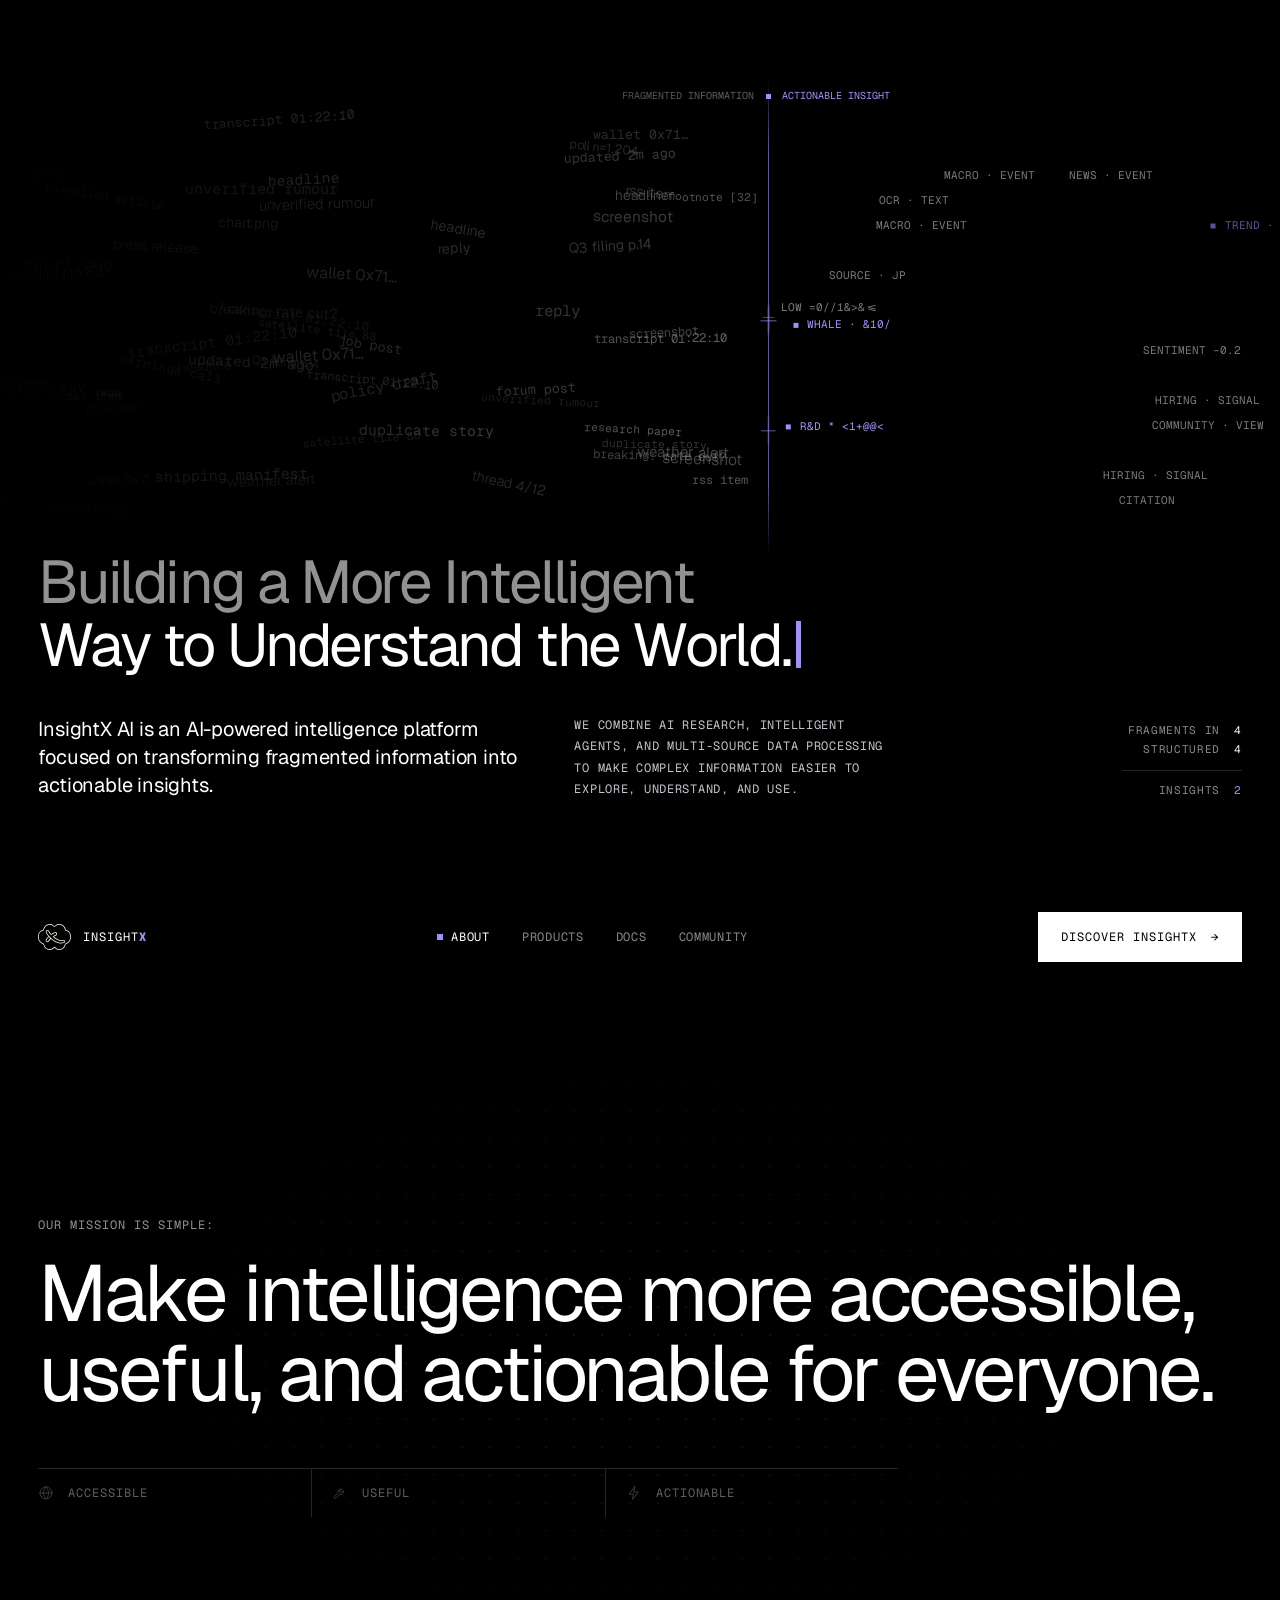
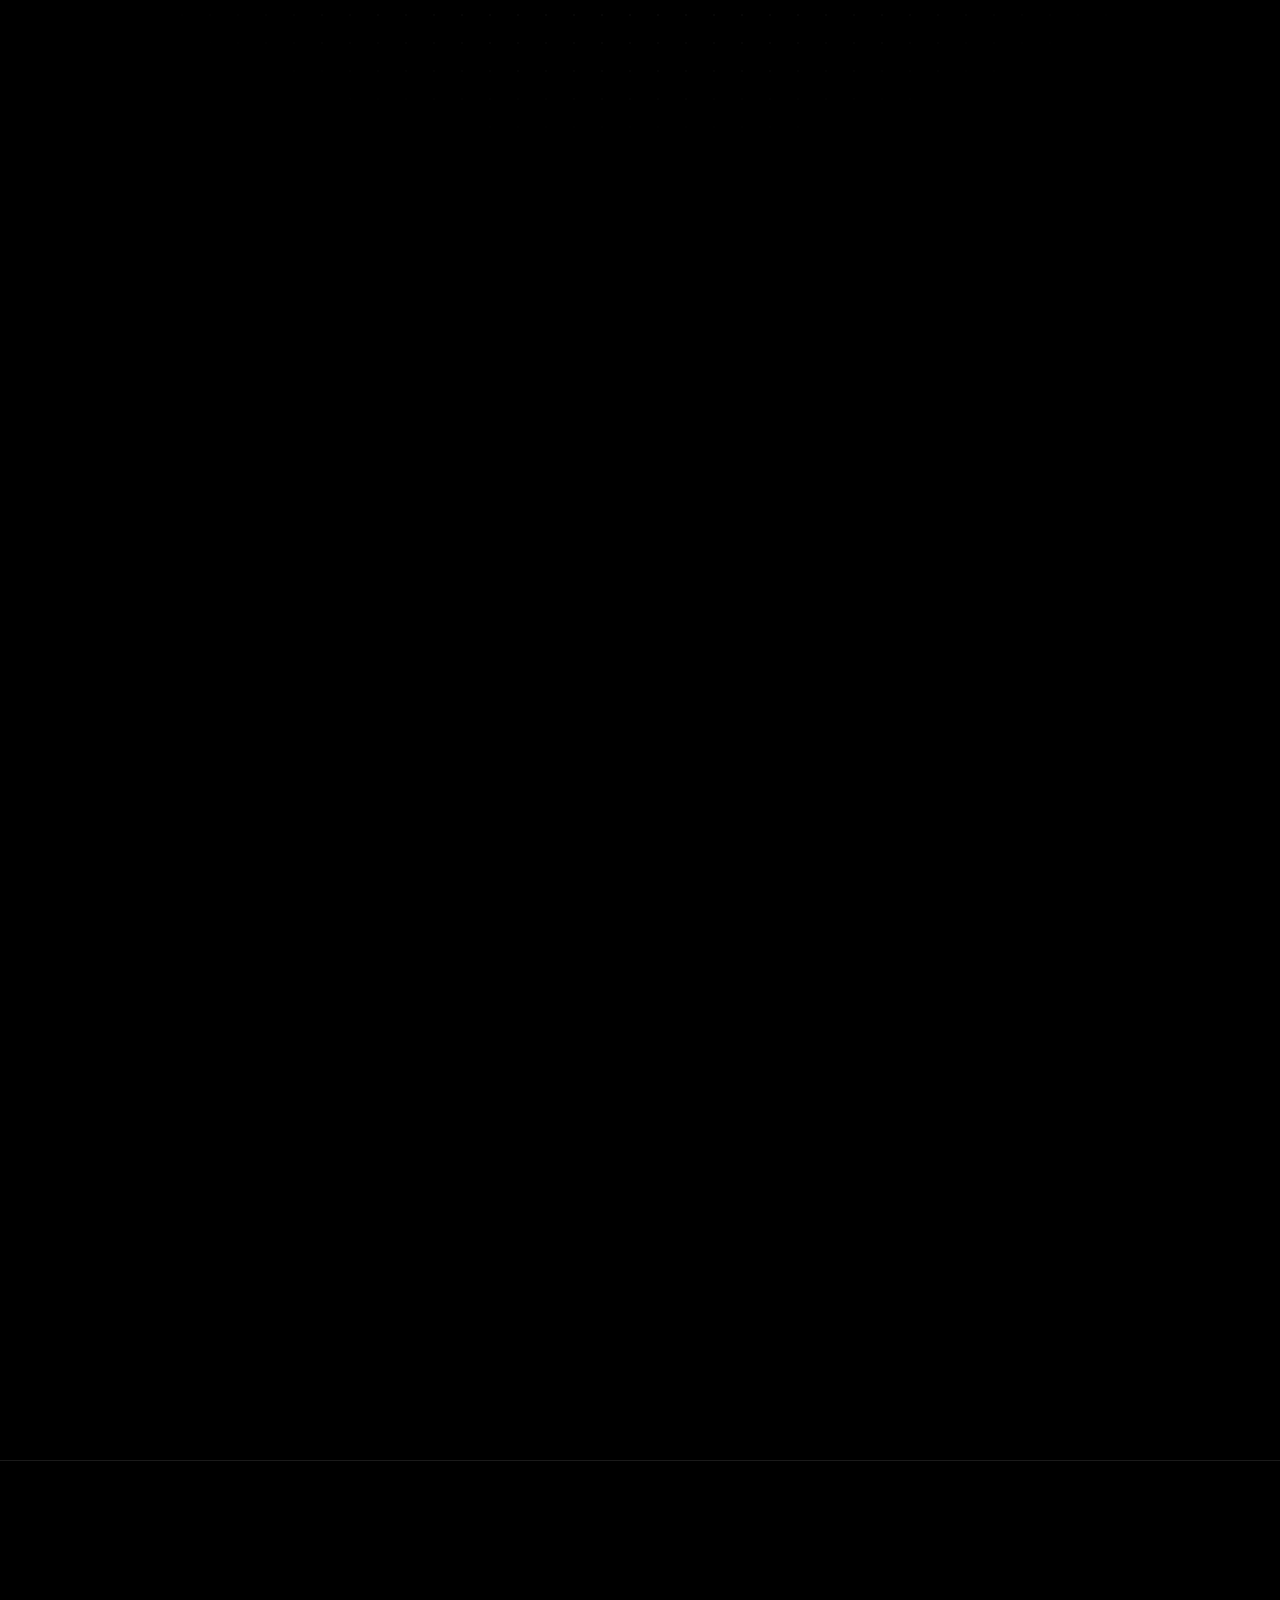
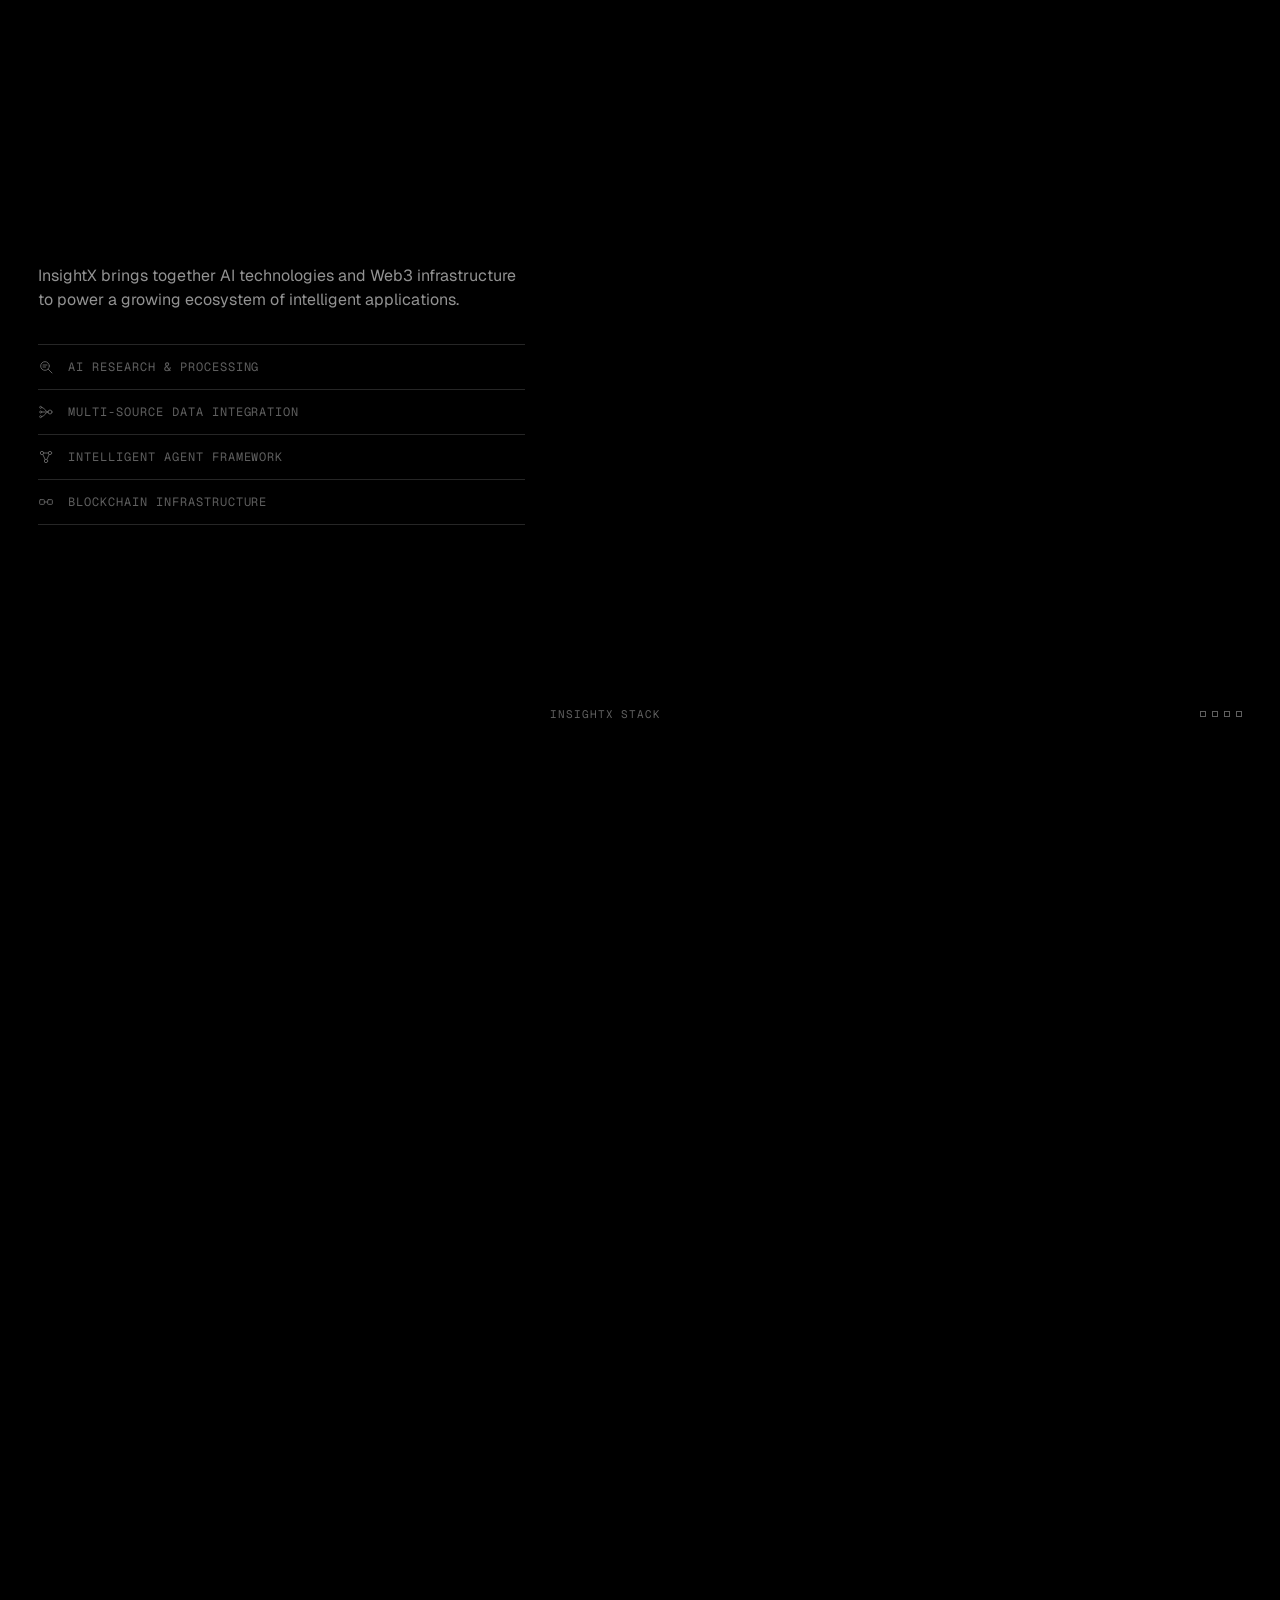
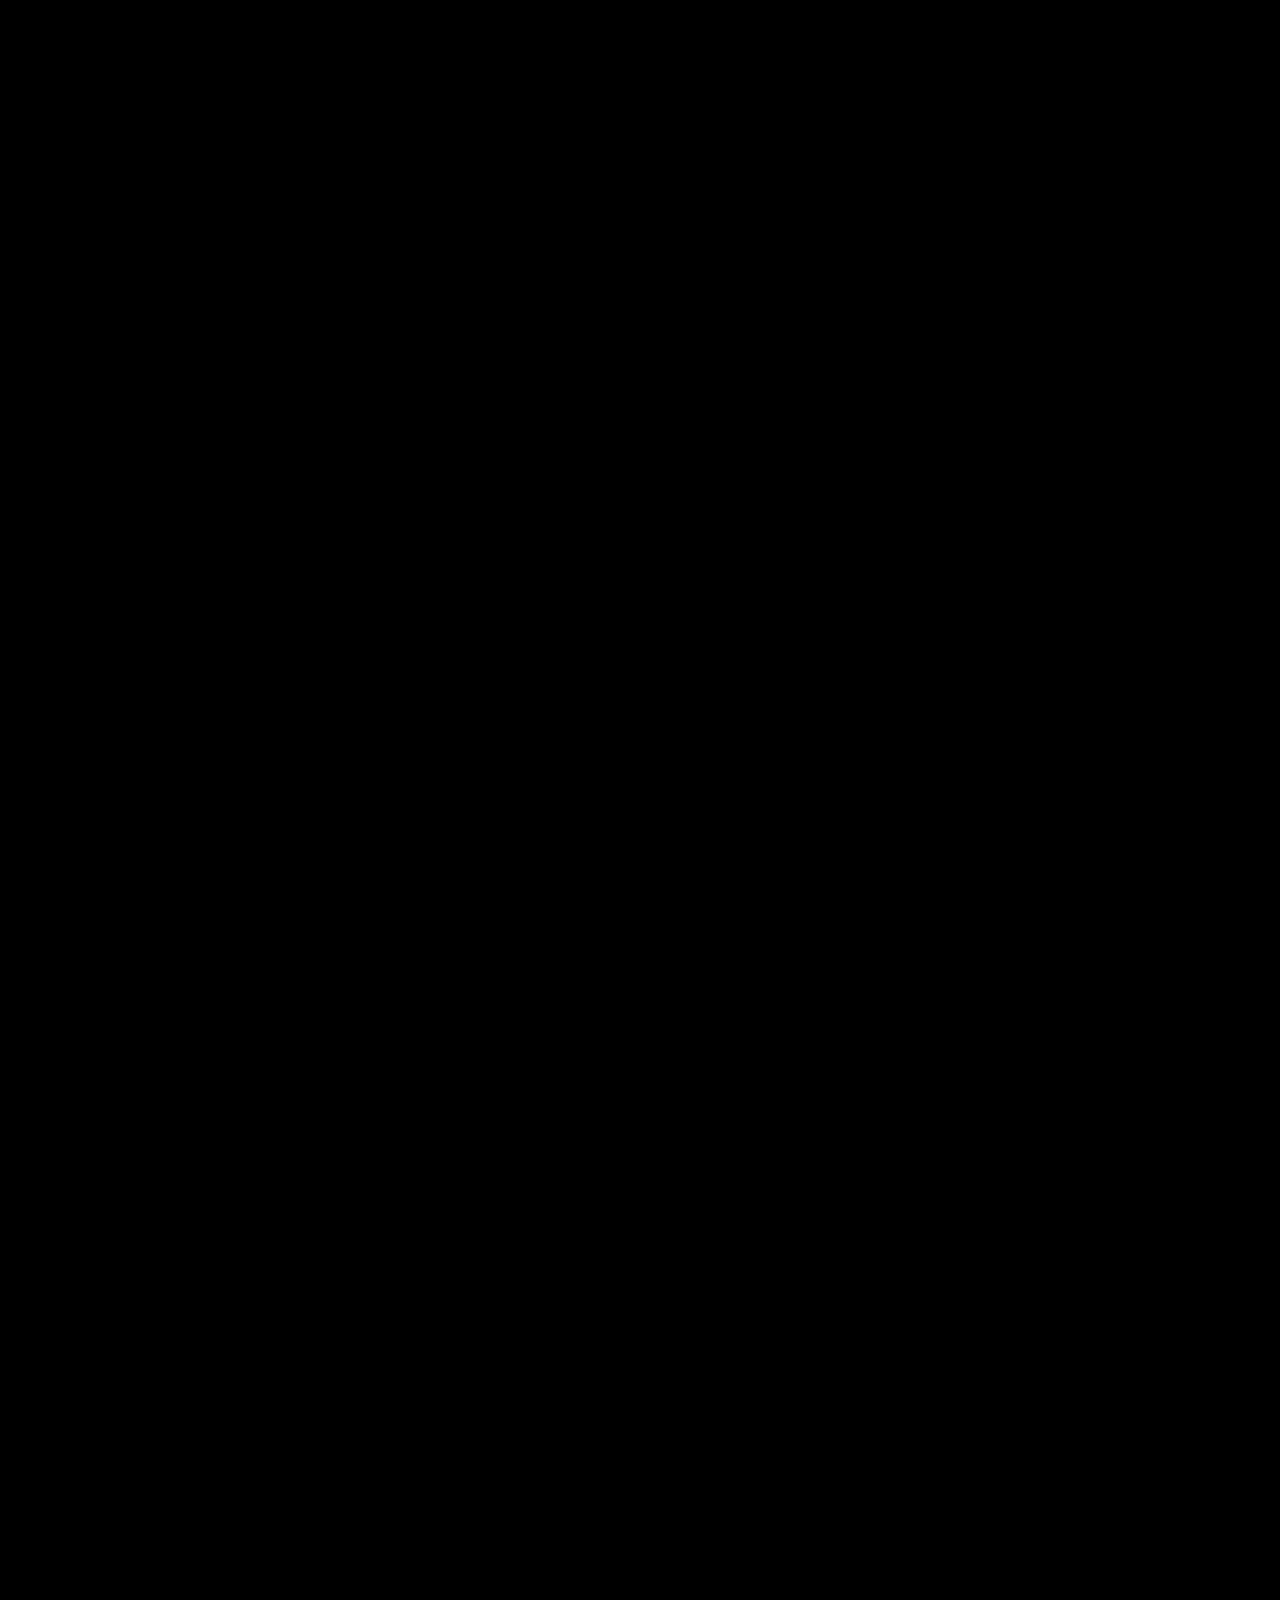
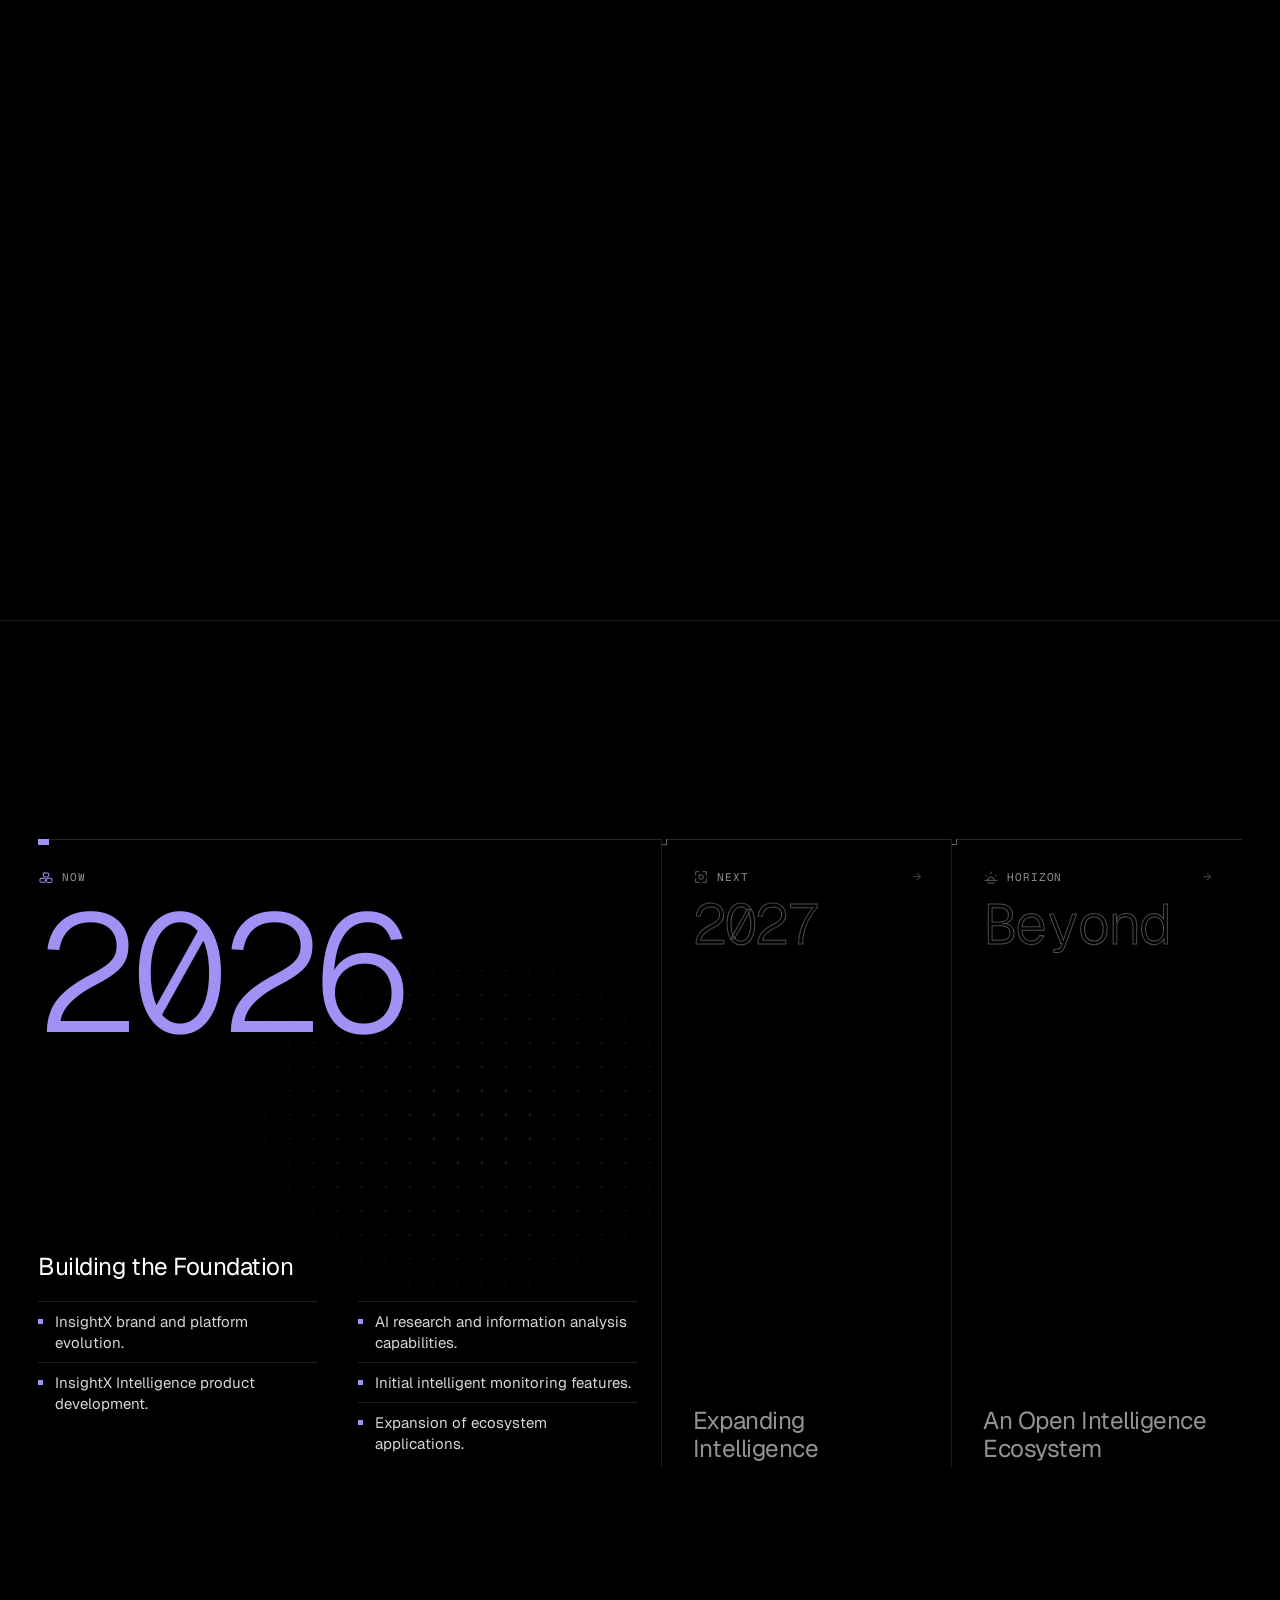
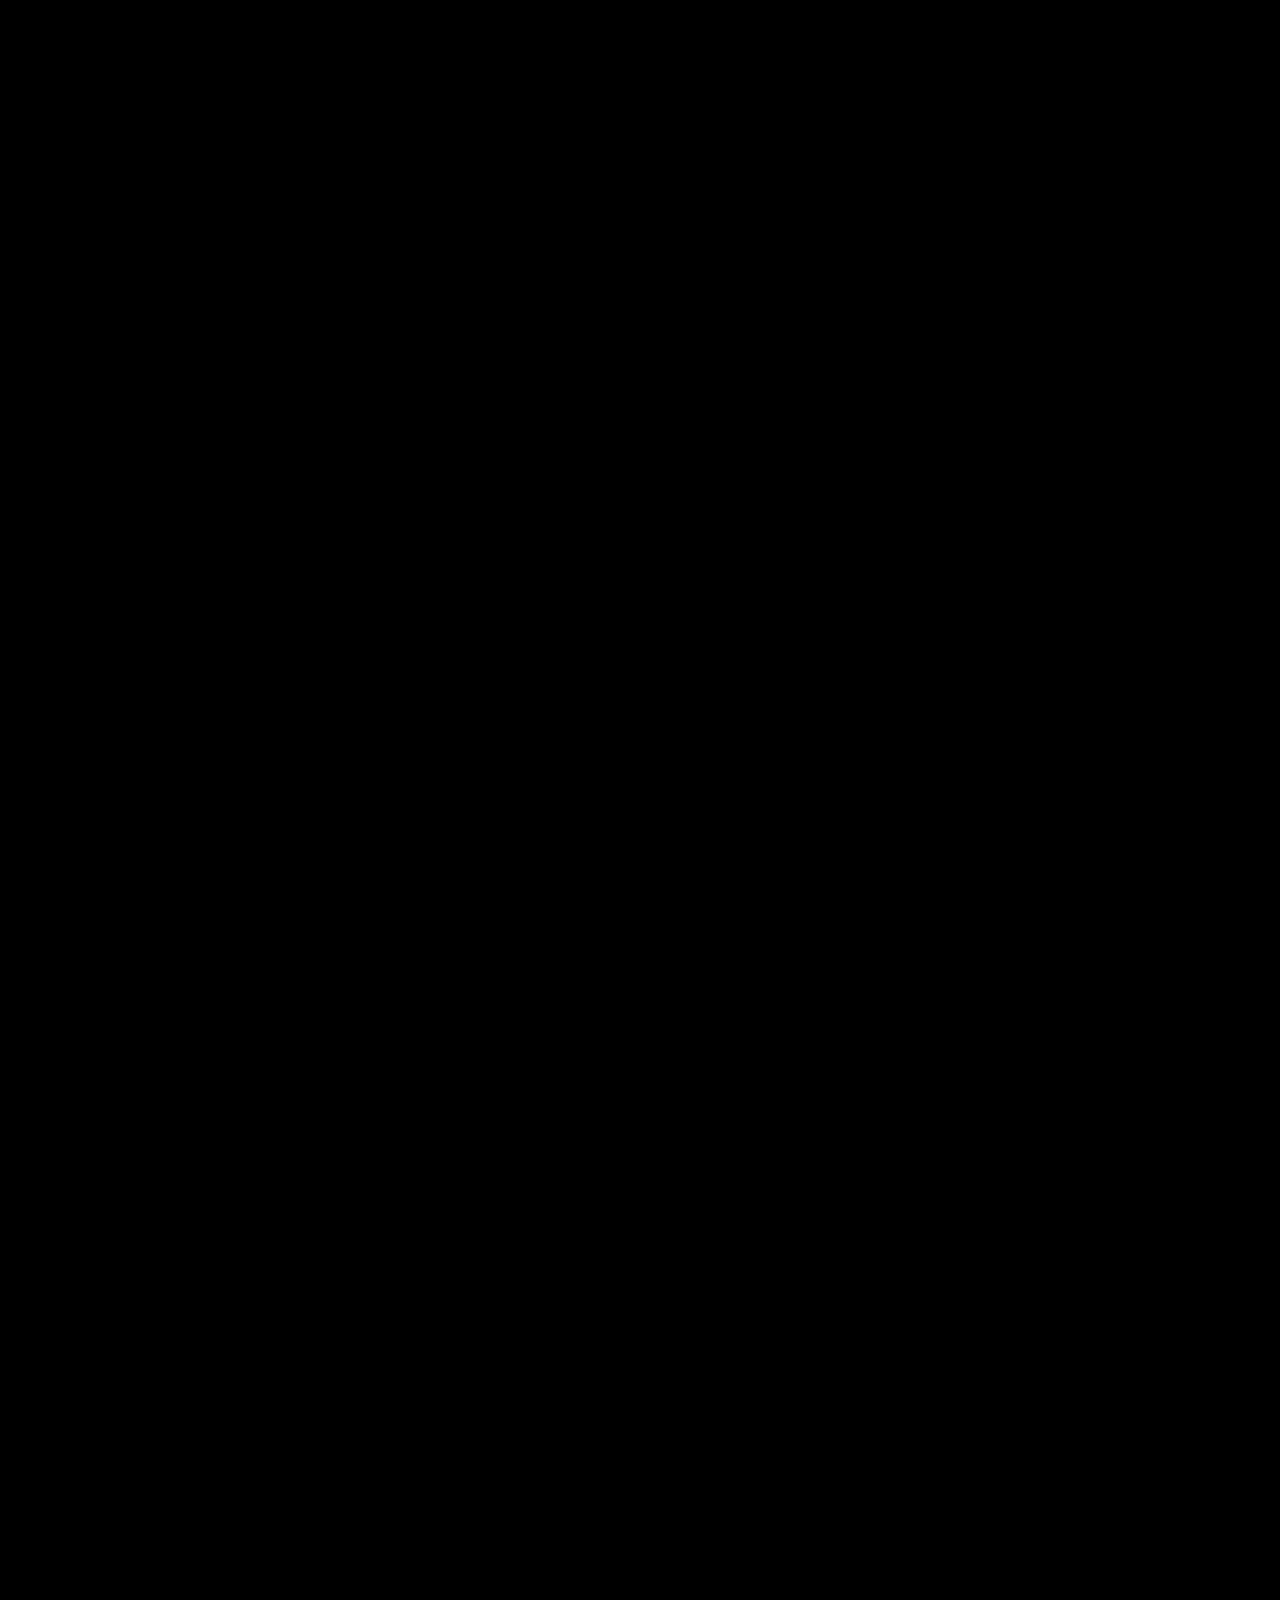
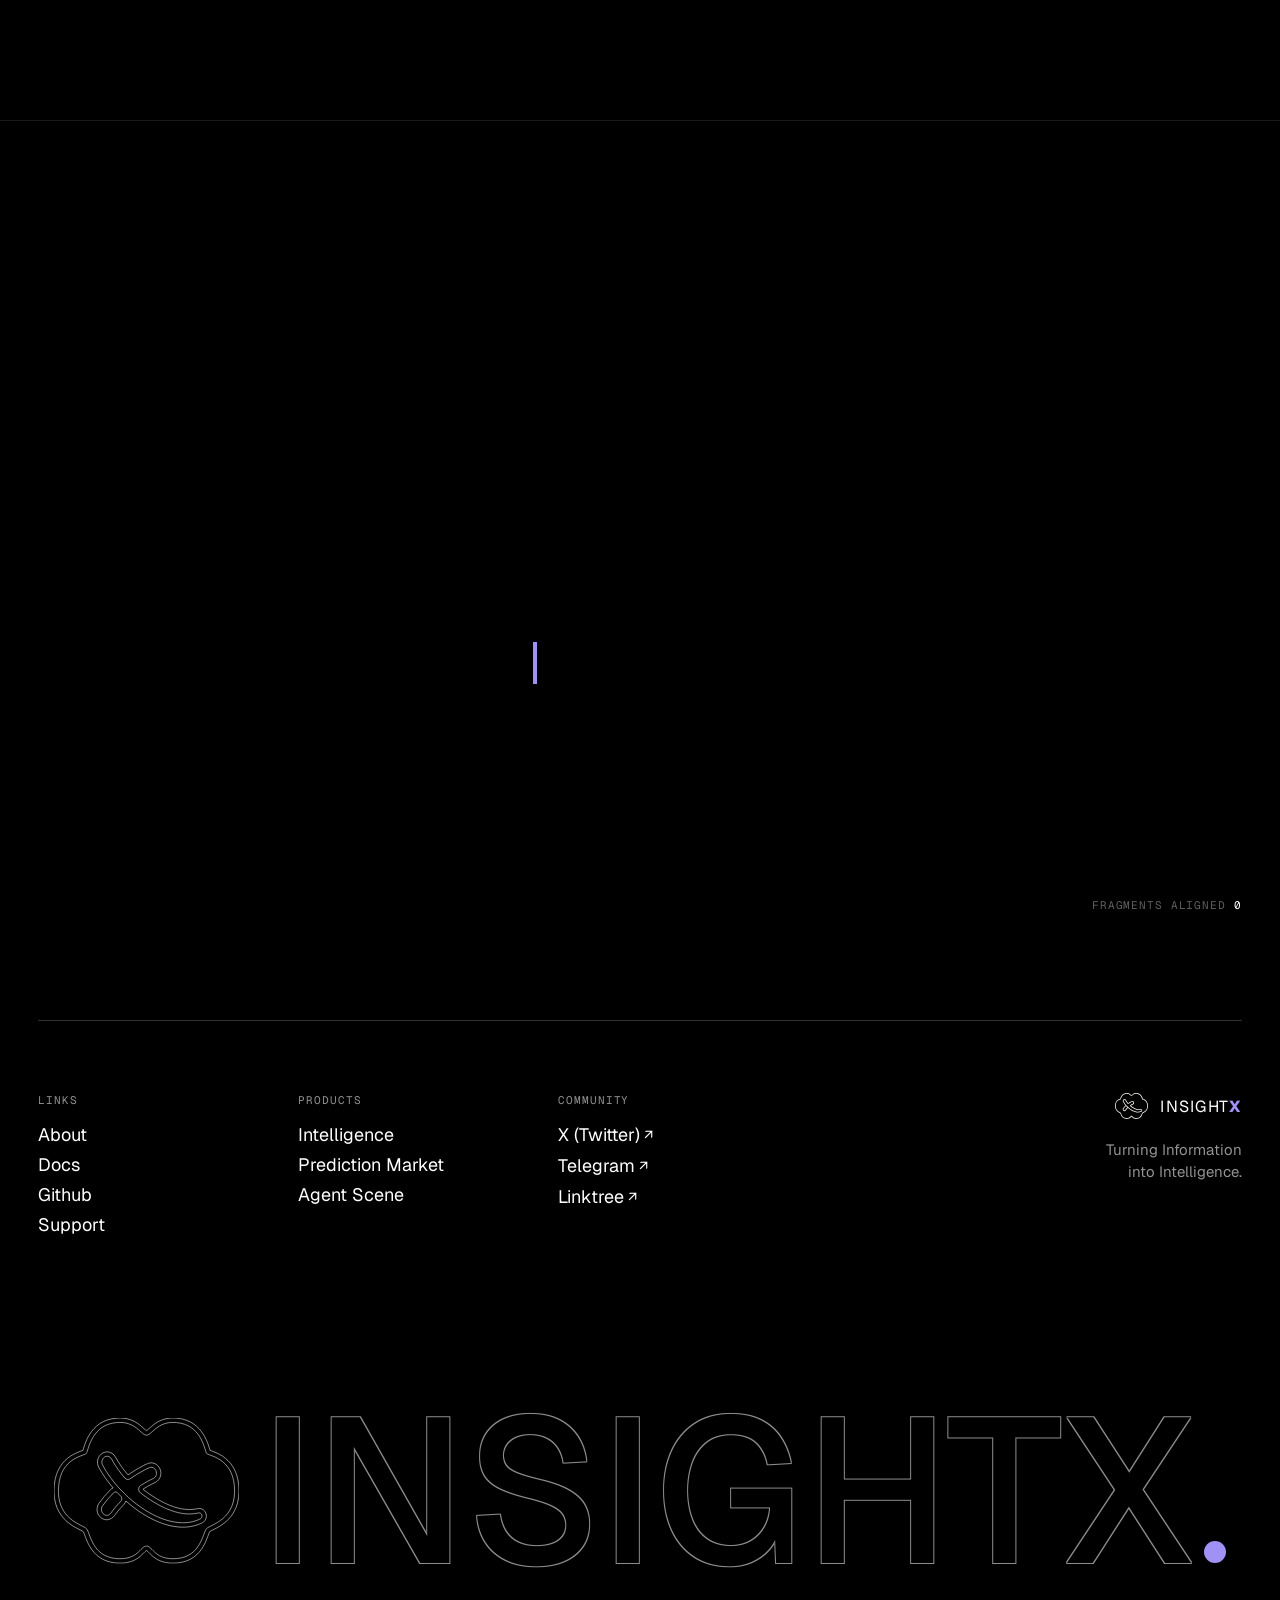
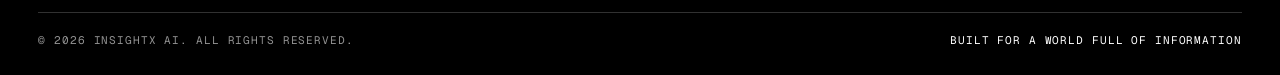
==== commit 2b9c757a: "Add Netlify badge CSS to hide injected elements on live site" ====
--- a/about.html
+++ b/about.html
@@ -32,6 +32,7 @@
 <link rel="stylesheet" href="css/main.css?v=6" />
 <link rel="stylesheet" href="css/products.css?v=2" />
 <link rel="stylesheet" href="css/about.css?v=5" />
+<link rel="stylesheet" href="css/netlify-badge.css?v=1" />
 </head>
 <body class="pp ab">
 <svg width="0" height="0" style="position:absolute" aria-hidden="true"><symbol id="ix-mark" viewBox="0 0 33 26"><path d="M18.0239 1.00743C18.9932 0.323435 20.3223 -0.211155 22.3199 0.0829202L22.7289 0.152796L22.9338 0.196564C25.0255 0.677329 26.2187 2.07989 26.9084 3.36553C27.2624 4.02544 27.4915 4.66655 27.6489 5.15311C27.6882 5.27473 27.7238 5.3879 27.7547 5.4879C27.7864 5.58989 27.8124 5.67488 27.836 5.74821C27.8385 5.75554 27.8408 5.76286 27.843 5.7697C27.966 5.81821 28.1119 5.87017 28.3348 5.95399C28.7964 6.12757 29.4261 6.3853 30.0689 6.81015C31.3899 7.68332 32.694 9.21689 32.9509 11.9879C33.2576 15.2963 32.0781 17.2759 30.6628 18.5016C29.9773 19.0953 29.2584 19.4943 28.7 19.7816C28.4033 19.9343 28.1946 20.0344 28.0064 20.1364C27.8044 20.2459 27.7709 20.2844 27.7893 20.2639C27.7842 20.2721 27.7483 20.3275 27.6826 20.4788C27.6114 20.643 27.5359 20.8459 27.4371 21.1077C27.2468 21.6119 26.9932 22.2709 26.6114 22.926C25.8282 24.2703 24.4931 25.6123 22.0629 25.8424C19.8383 26.0532 18.5563 25.4508 17.6747 24.719C17.3051 24.412 16.9218 23.9949 16.7547 23.8375C16.6453 23.7344 16.5738 23.681 16.5238 23.6525C16.515 23.6474 16.5064 23.6454 16.5 23.6425C16.4936 23.6455 16.4851 23.6474 16.4762 23.6525C16.4261 23.681 16.3549 23.7343 16.2453 23.8375C16.0782 23.9947 15.6943 24.4119 15.3245 24.719C14.4428 25.4508 13.1606 26.0541 10.9363 25.8432C8.50693 25.613 7.17259 24.2699 6.3893 22.926C6.0075 22.2709 5.7533 21.6119 5.56292 21.1077C5.46405 20.846 5.38859 20.643 5.31738 20.4788C5.24002 20.3006 5.2036 20.2559 5.21073 20.2639C5.22879 20.2841 5.19493 20.2456 4.99358 20.1364C4.80544 20.0344 4.59668 19.9336 4.29994 19.7809C3.74166 19.4935 3.02257 19.0952 2.33719 18.5016C0.921962 17.2758 -0.25766 15.2958 0.0491044 11.9879C0.306005 9.21697 1.60938 7.68335 2.93031 6.81015C3.57319 6.3852 4.2027 6.1276 4.66441 5.95399C4.88731 5.87017 5.03313 5.81822 5.15625 5.7697C5.15852 5.76277 5.1615 5.75565 5.16392 5.74821C5.18765 5.67485 5.21437 5.58993 5.24602 5.4879C5.27704 5.38791 5.3118 5.2747 5.35114 5.15311C5.50861 4.66651 5.73823 4.0255 6.09236 3.36553C6.80442 2.03855 8.05231 0.586594 10.2711 0.152796C12.4991 -0.281981 13.9428 0.277785 14.9769 1.00743C15.4554 1.34511 15.8634 1.7357 16.134 1.96955C16.3135 2.12471 16.4288 2.20514 16.5 2.24752C16.5713 2.20517 16.6868 2.12504 16.8668 1.96955C17.1374 1.73578 17.5454 1.34507 18.0239 1.00743ZM22.5785 0.924496C18.5773 0.143406 17.6687 2.92392 16.5 3.07374L16.391 3.05224C15.2726 2.75374 14.2987 0.167868 10.4215 0.924496C6.60107 1.6716 6.09026 5.88189 5.7793 6.31642L5.7394 6.35635C5.2117 6.7728 1.28308 7.19113 0.831747 12.0608C0.26627 18.1586 5.1285 18.9924 5.79617 19.7394C6.46369 20.487 6.7822 24.6595 11.0108 25.0599C15.0518 25.4432 15.3055 22.8924 16.5 22.8438C17.6944 22.8927 17.947 25.4432 21.9892 25.0599C26.0871 24.672 26.5129 20.7435 27.1424 19.8193L27.2038 19.7394C27.8715 18.9924 32.7337 18.1598 32.1682 12.0608C31.7025 7.03647 27.5339 6.75061 27.2207 6.31642C26.9098 5.8819 26.4 1.67171 22.5785 0.924496ZM9.48074 6.04152C10.1078 6.0417 10.6703 6.40135 10.9716 6.96143C11.5542 8.04398 12.3166 9.12591 13.2037 10.1457C14.075 9.53211 14.9891 8.97746 15.9184 8.50254L15.9276 8.49712C16.1692 8.37768 16.4147 8.26076 16.6573 8.14855L16.6611 8.14698C17.2738 7.86808 17.9527 7.99814 18.4329 8.42187L18.5264 8.51017L18.5272 8.51095L18.528 8.51253L18.5372 8.52094C18.5396 8.52338 18.5421 8.52645 18.5448 8.52943L18.5464 8.53093C18.551 8.53557 18.5586 8.54335 18.5671 8.55247C18.9958 9.00734 19.1284 9.61491 19.0421 10.1473C18.9558 10.6781 18.6355 11.22 18.0584 11.4941L18.0592 11.4948C17.8419 11.599 17.6232 11.7049 17.4047 11.8166L17.4016 11.8189C16.8919 12.0761 16.3867 12.3628 15.893 12.6759C15.8917 12.6799 15.8904 12.6868 15.89 12.6958C15.8893 12.71 15.8918 12.7209 15.8938 12.7258L15.8946 12.7265L16.401 13.1166L16.9205 13.4897L16.9212 13.4905C20.5099 15.9843 23.3061 16.6508 25.4398 16.1995L25.4428 16.1988C25.5051 16.1859 25.54 16.1789 25.5741 16.1704L25.5832 16.1681C26.0171 16.066 26.5585 16.1782 26.8992 16.6303L26.9698 16.7325C27.1154 16.9659 27.1912 17.2443 27.1831 17.5326L27.1839 17.5594L27.1823 17.5818C27.1535 18.0864 26.843 18.5127 26.4243 18.712L26.4158 18.7158C26.3916 18.727 26.262 18.7895 26.2048 18.8141L26.204 18.8134C24.5394 19.5616 22.6967 19.6289 20.8721 19.2403C18.8993 18.8225 16.8944 17.8537 15.0368 16.5597C14.2738 16.0305 13.5309 15.4394 12.82 14.8043C12.7547 15.0343 12.6338 15.2502 12.4579 15.4279C11.8223 16.0696 11.2521 16.741 10.7683 17.4236C10.219 18.2014 9.16677 18.3909 8.39811 17.8036L8.39889 17.8029C7.58886 17.1879 7.4583 16.0038 8.0267 15.2021L8.02748 15.2006C8.62164 14.3659 9.30898 13.5542 10.067 12.7903L10.1729 12.6935C10.2881 12.5992 10.4136 12.5293 10.5434 12.4816C9.54258 11.3126 8.66918 10.0647 7.98372 8.79583L7.98301 8.79504C7.51737 7.93044 7.77545 6.76391 8.67051 6.2573C8.92178 6.1148 9.19993 6.04152 9.48074 6.04152ZM9.48074 6.82781C9.33766 6.82781 9.19238 6.86548 9.05716 6.94223L8.96893 6.99828C8.54865 7.30257 8.4106 7.93067 8.67507 8.42187C9.46903 9.89168 10.5304 11.3377 11.755 12.659C11.8236 12.7087 11.8882 12.7653 11.9476 12.8286L11.9484 12.8279C12.113 13.0033 12.2804 13.1759 12.451 13.3455C12.5087 13.4029 12.5592 13.4659 12.6052 13.5305C13.5081 14.4094 14.4791 15.2168 15.4856 15.9147C17.2827 17.1665 19.1922 18.0807 21.0362 18.4709C22.7451 18.8348 24.4152 18.7603 25.8948 18.0916L26.0867 18.0017C26.2569 17.9207 26.3862 17.7431 26.3982 17.5372V17.5326C26.408 17.3704 26.3585 17.2189 26.2723 17.1049C26.1508 16.9428 25.9489 16.8899 25.7629 16.9336C25.7101 16.9468 25.6553 16.958 25.6025 16.969C23.1664 17.4843 20.1459 16.6885 16.4731 14.1363C16.2914 14.0104 16.1111 13.8802 15.9322 13.747L15.4005 13.3378C14.98 13.0025 15.0121 12.3053 15.461 12.0201C15.8497 11.7733 16.2453 11.541 16.6457 11.326L17.0479 11.1163C17.275 11.0002 17.5006 10.8905 17.72 10.7854C18.2917 10.5154 18.4543 9.71021 18.0783 9.19204L17.9962 9.09226C17.9913 9.08699 17.9857 9.08149 17.9809 9.07614C17.976 9.07064 17.9699 9.066 17.9648 9.06073C17.6986 8.78883 17.3203 8.71075 16.9864 8.86266C16.7495 8.97227 16.5102 9.0866 16.2752 9.20281C15.3606 9.67026 14.4589 10.2193 13.5996 10.8284L13.5428 10.8645C13.2529 11.0339 12.894 10.9863 12.6619 10.7216C11.8374 9.78081 11.1109 8.78199 10.5235 7.76922L10.2803 7.3346C10.1277 7.05074 9.87281 6.87561 9.59891 6.83627L9.48074 6.82781ZM11.2494 13.2679C11.0493 13.1478 10.7996 13.1669 10.624 13.3439C9.89442 14.0792 9.23544 14.8588 8.66737 15.6567C8.32857 16.1347 8.42215 16.8365 8.87456 17.1786C9.27622 17.4854 9.82496 17.3976 10.1268 16.9705C10.6381 16.2489 11.2369 15.5438 11.9 14.8742C12.1158 14.6564 12.1491 14.3001 12.0005 14.0396C11.744 13.7883 11.4944 13.5298 11.2494 13.2679Z" vector-effect="non-scaling-stroke"/></symbol></svg>
--- a/css/netlify-badge.css
+++ b/css/netlify-badge.css
@@ -0,0 +1,19 @@
+/* Hides the badge Netlify injects on the live site ("Powered by Netlify" badge / pre-launch toolbar / review drawer).
+   Netlify adds it at the edge, inside its own iframe, so nothing inside it can be styled — but the frame element
+   itself sits in our page and can be hidden. Netlify doesn't document a class or id for it, so these rules cover the
+   likely hooks. This site uses no iframes of its own, so the last rule is a safe catch-all.
+   Each selector is its own rule on purpose: one unsupported selector would otherwise drop the whole list.
+   The clean way to switch it off for everyone: Netlify → Project configuration → General → Powered by Netlify badge → Off. */
+
+iframe[src*="netlify" i]{display:none!important;visibility:hidden!important;pointer-events:none!important}
+iframe[title*="netlify" i]{display:none!important;visibility:hidden!important;pointer-events:none!important}
+iframe[id*="netlify" i]{display:none!important;visibility:hidden!important;pointer-events:none!important}
+iframe[name*="netlify" i]{display:none!important;visibility:hidden!important;pointer-events:none!important}
+iframe[class*="netlify" i]{display:none!important;visibility:hidden!important;pointer-events:none!important}
+[id*="netlify-badge" i],[class*="netlify-badge" i]{display:none!important}
+[id*="netlify-toolbar" i],[class*="netlify-toolbar" i]{display:none!important}
+[id*="netlify-drawer" i],[class*="netlify-drawer" i]{display:none!important}
+netlify-badge,netlify-toolbar,netlify-drawer{display:none!important}
+
+/* catch-all: any iframe added straight to <body>/<html> (the site itself has none) */
+body > iframe,html > iframe{display:none!important;visibility:hidden!important;pointer-events:none!important}
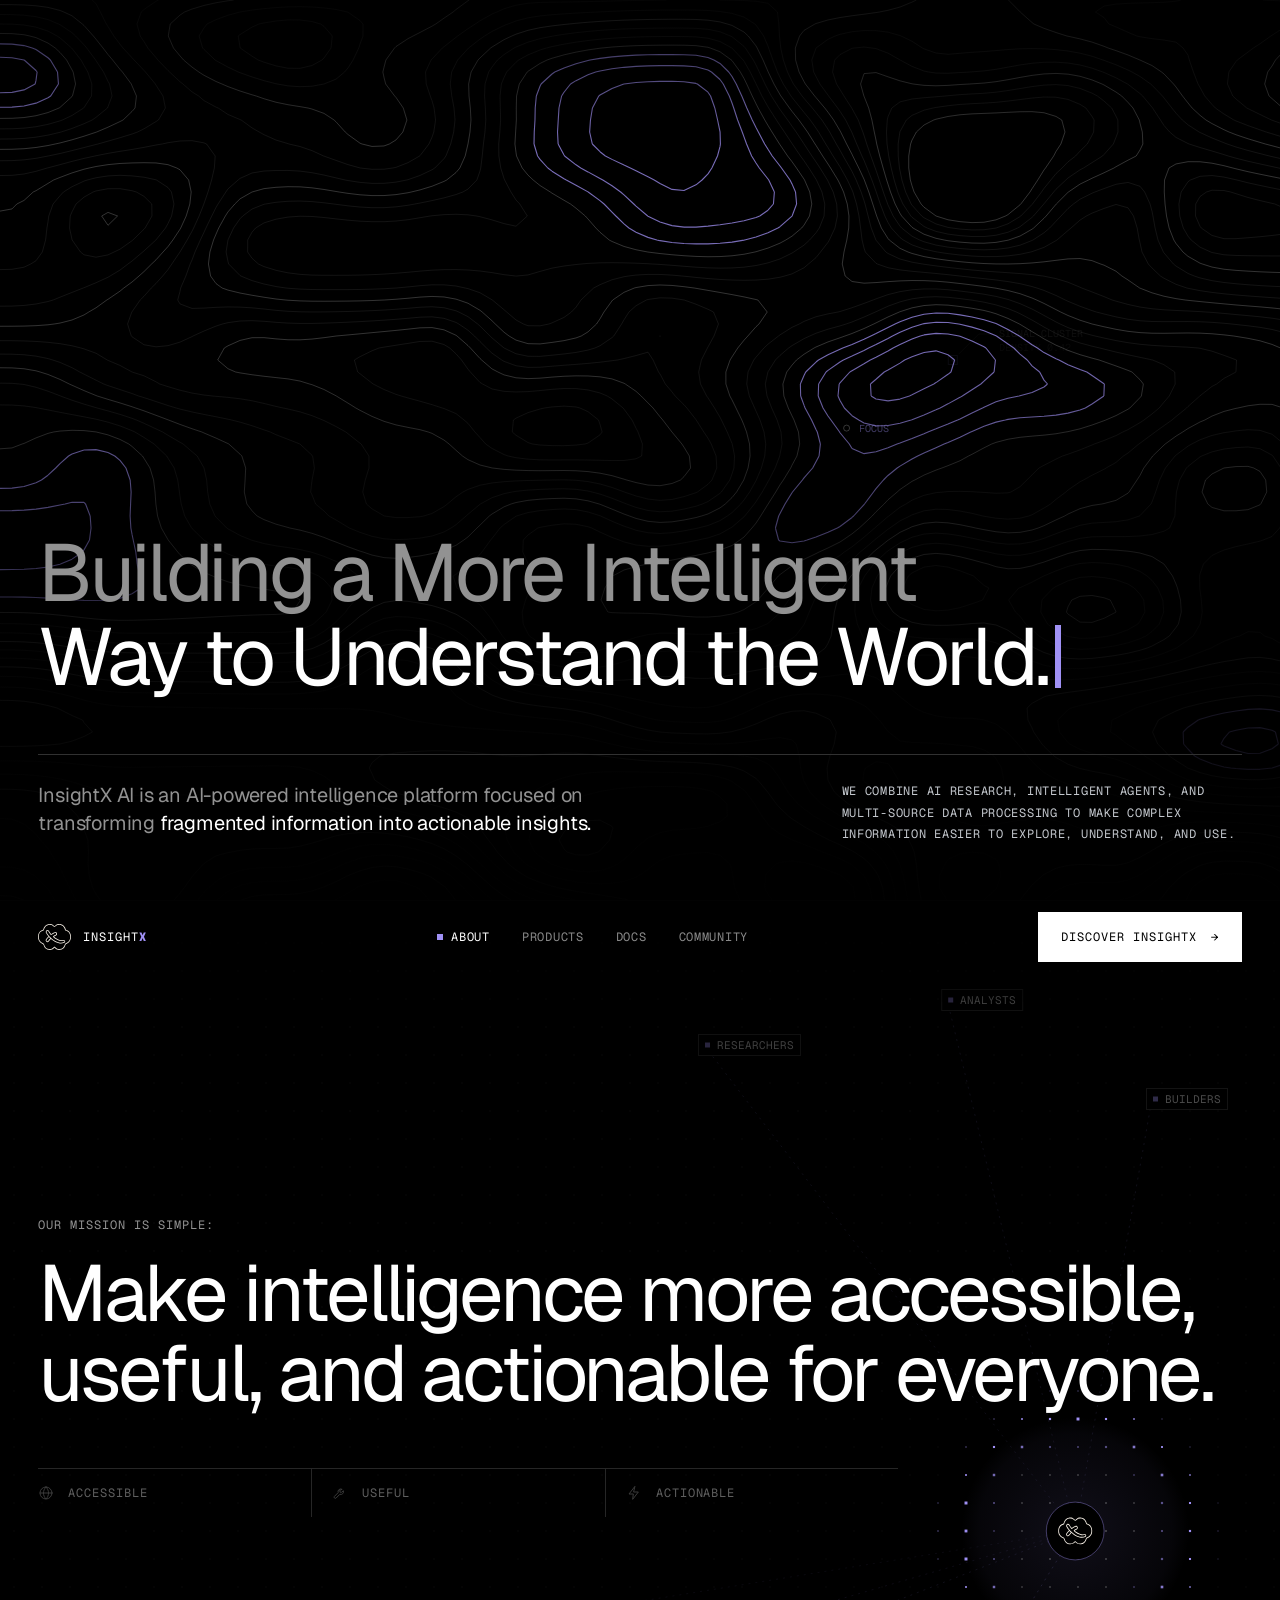
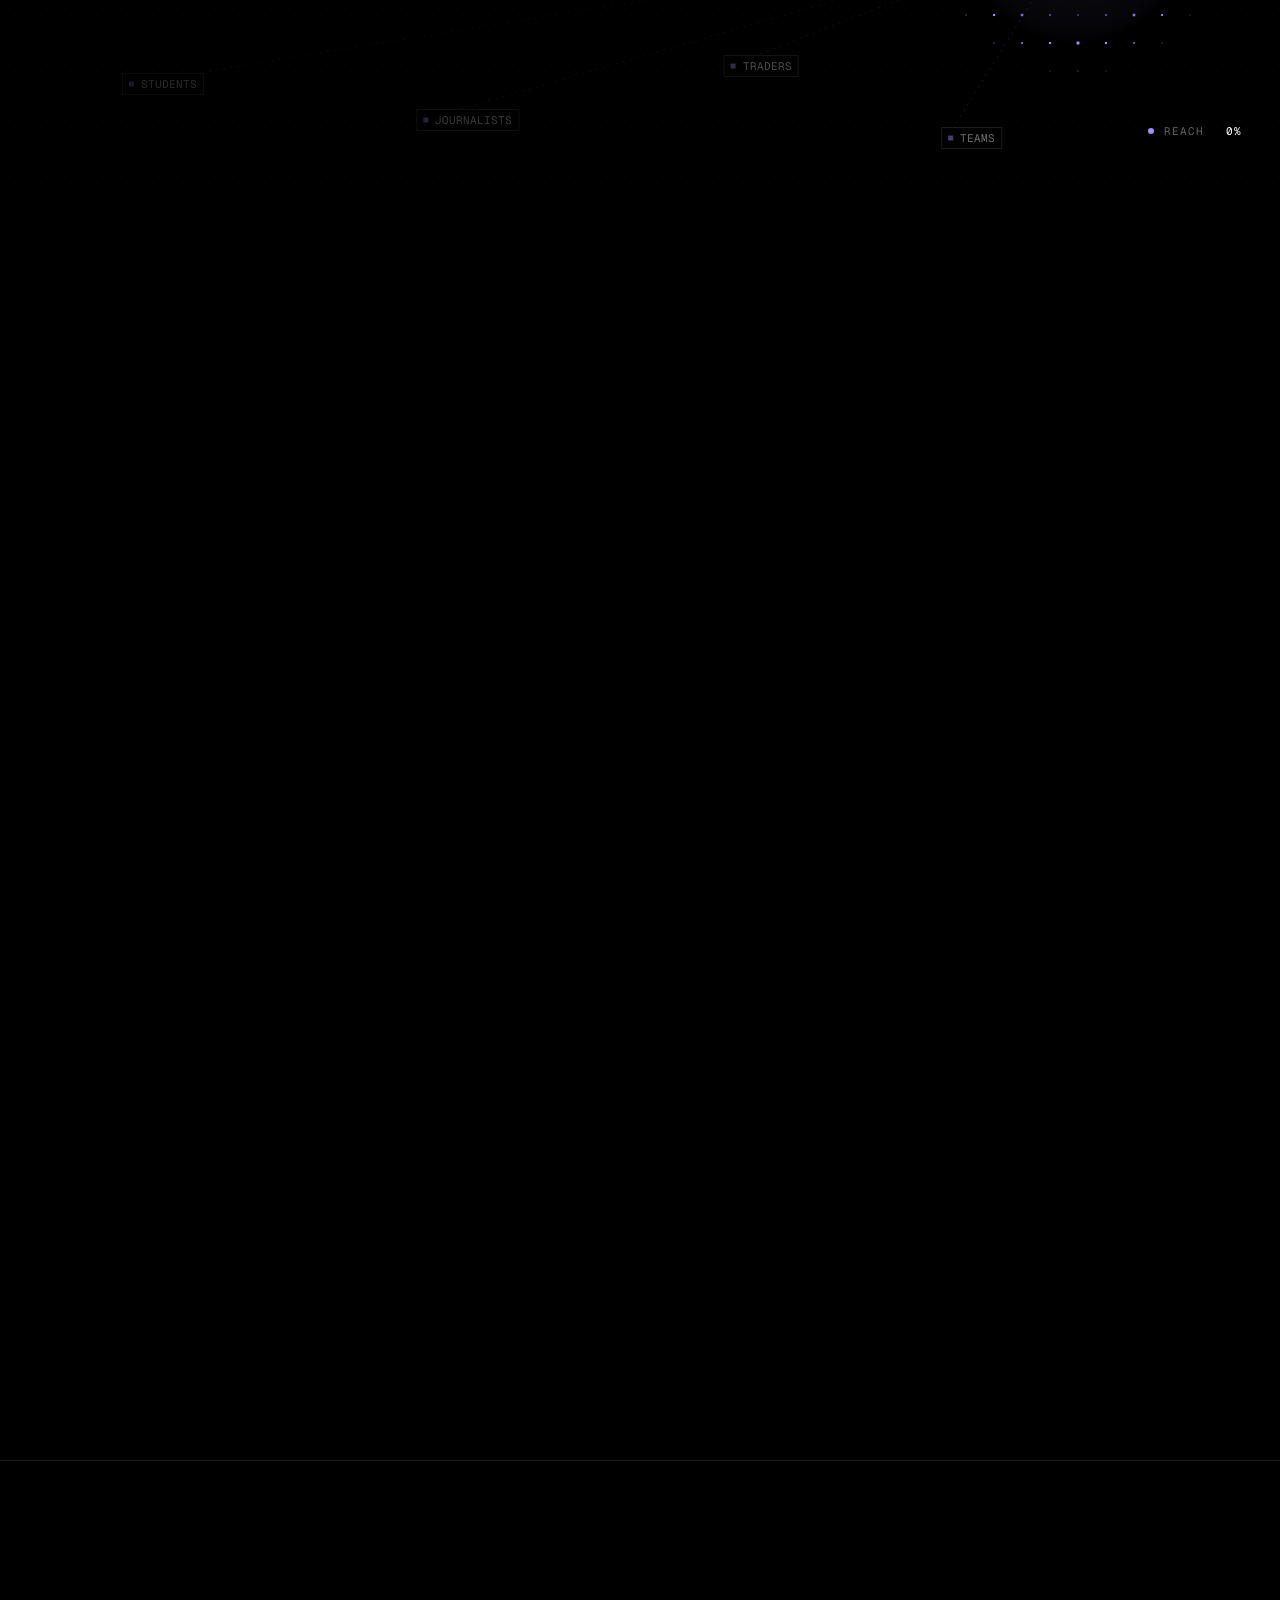
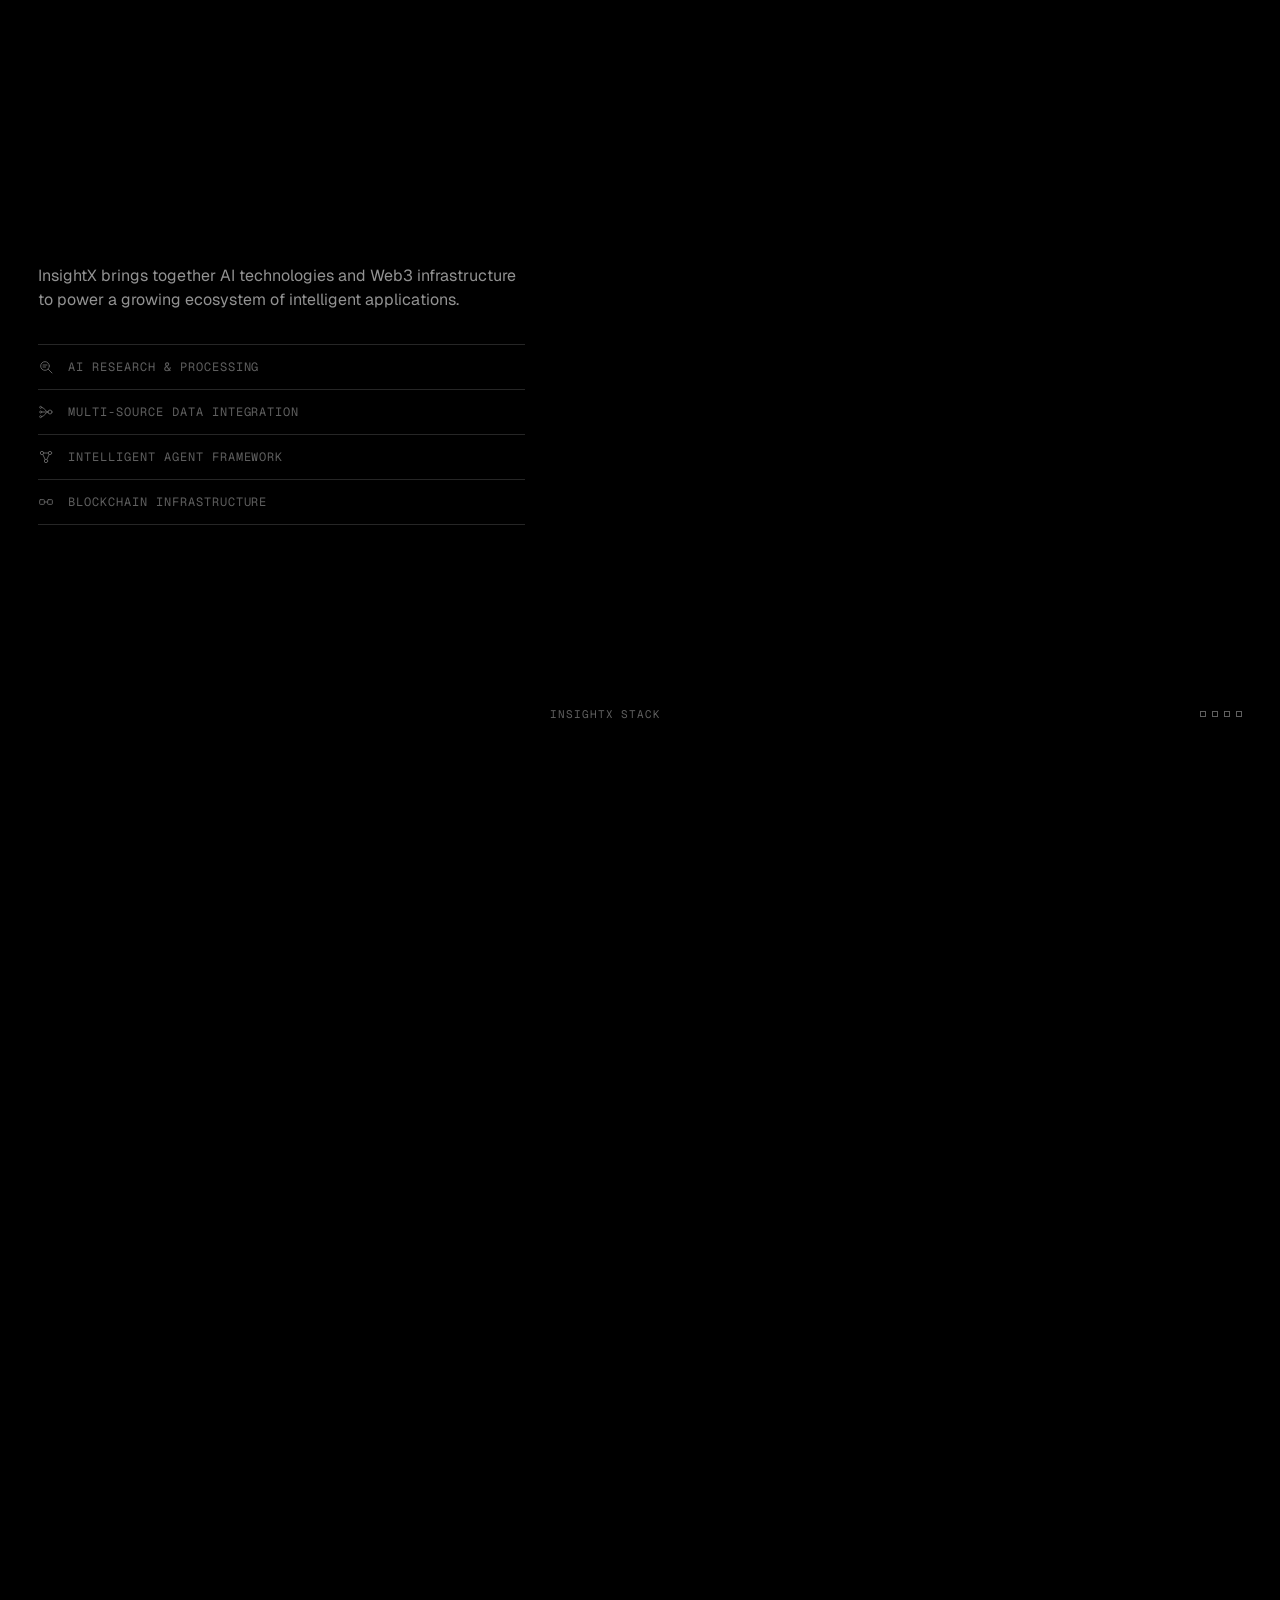
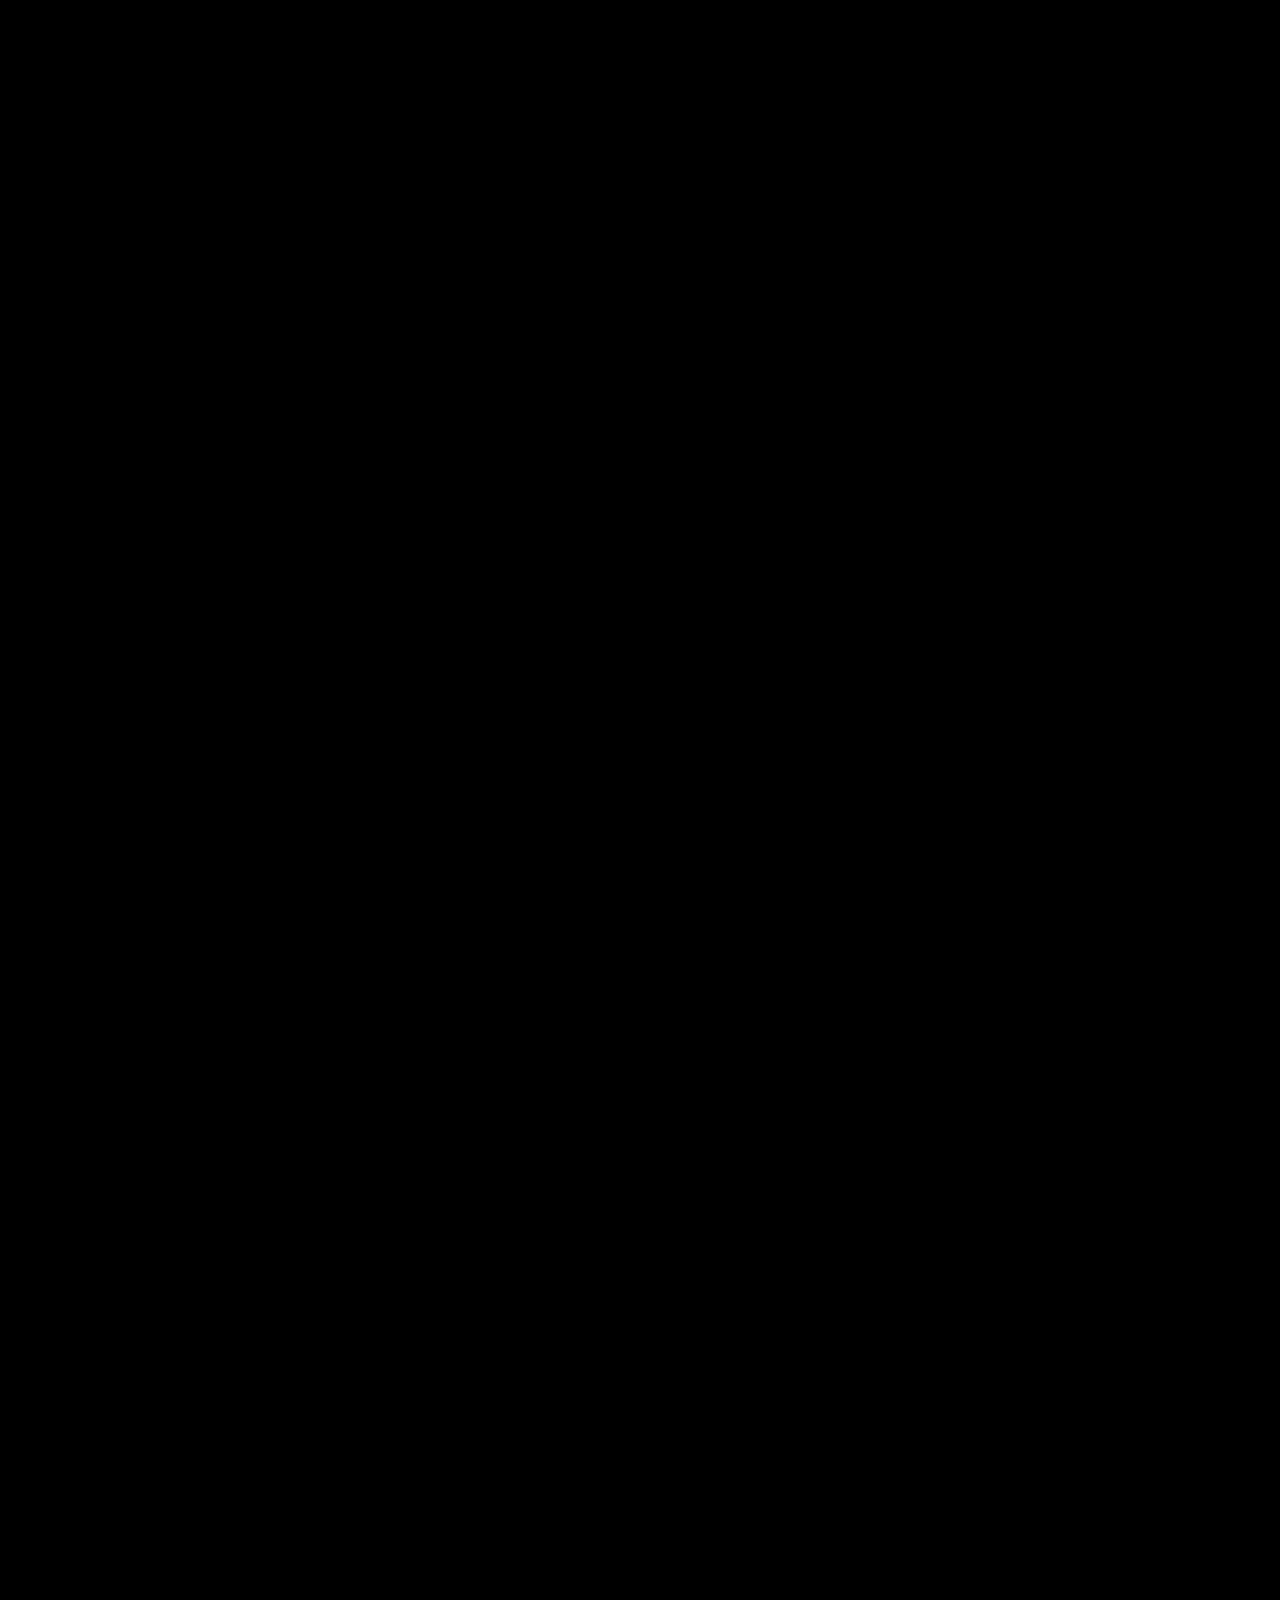
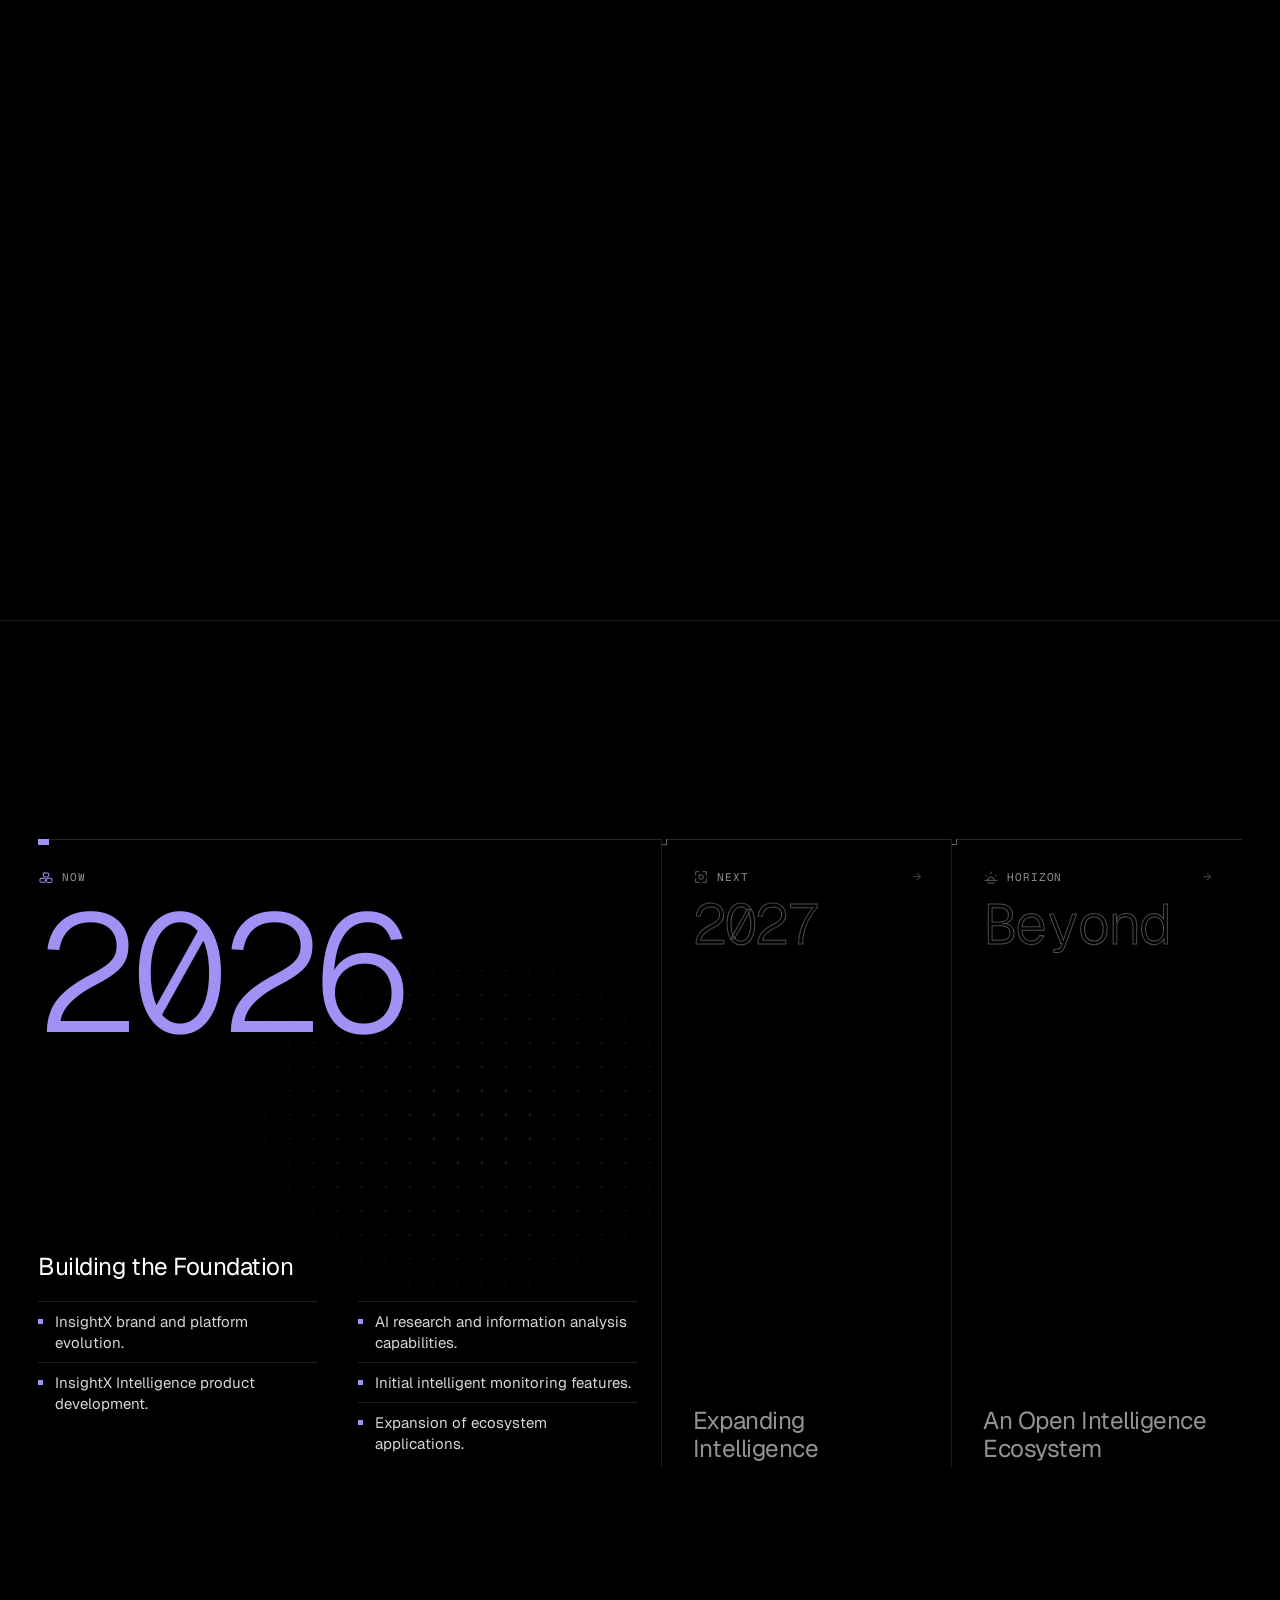
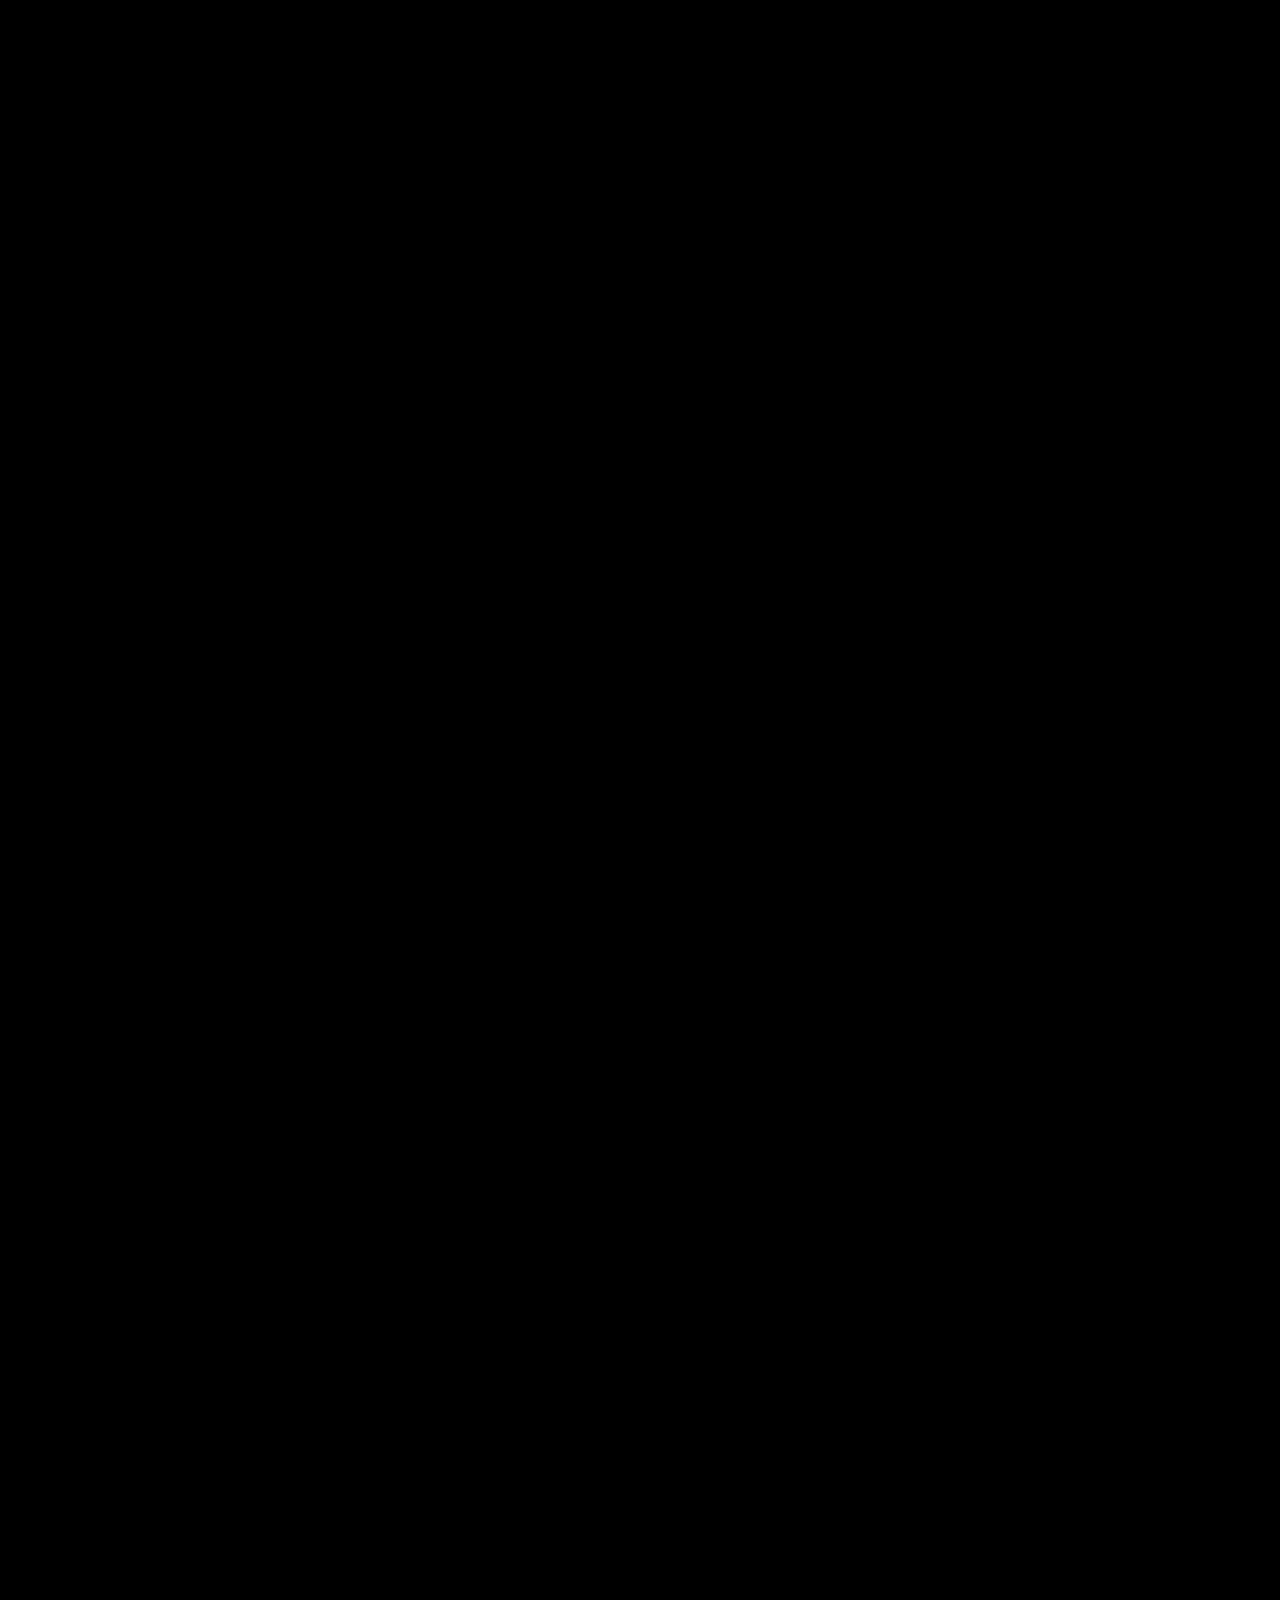
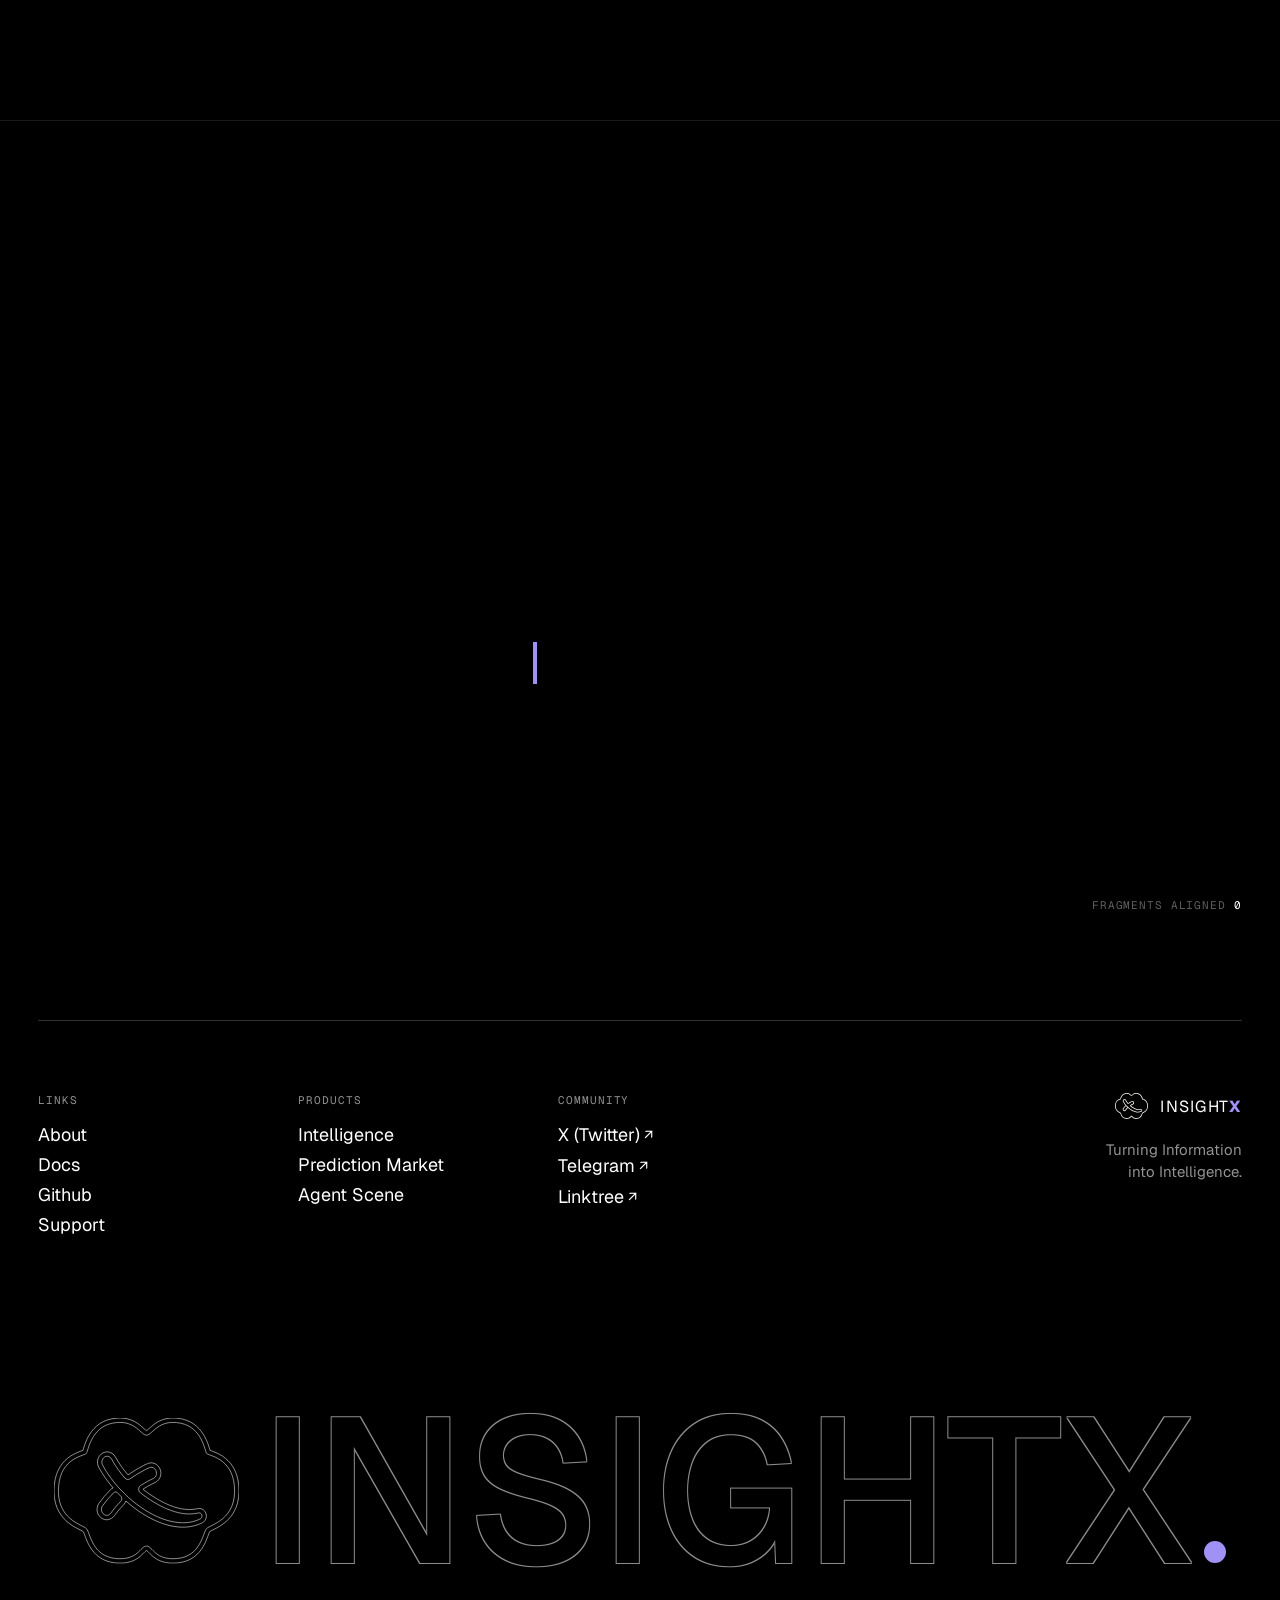
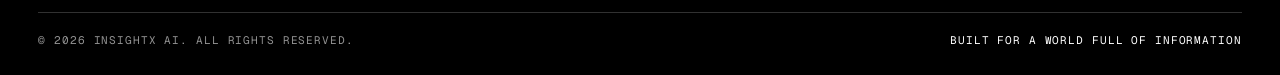
==== commit ffbdb8cb: "Refactor About Page Styles and Scripts - Updated CSS for the About page to enhance the hero section " ====
--- a/about.html
+++ b/about.html
@@ -31,16 +31,16 @@
 </script>
 <link rel="stylesheet" href="css/main.css?v=6" />
 <link rel="stylesheet" href="css/products.css?v=2" />
-<link rel="stylesheet" href="css/about.css?v=5" />
+<link rel="stylesheet" href="css/about.css?v=8" />
 <link rel="stylesheet" href="css/netlify-badge.css?v=1" />
 </head>
 <body class="pp ab">
 <svg width="0" height="0" style="position:absolute" aria-hidden="true"><symbol id="ix-mark" viewBox="0 0 33 26"><path d="M18.0239 1.00743C18.9932 0.323435 20.3223 -0.211155 22.3199 0.0829202L22.7289 0.152796L22.9338 0.196564C25.0255 0.677329 26.2187 2.07989 26.9084 3.36553C27.2624 4.02544 27.4915 4.66655 27.6489 5.15311C27.6882 5.27473 27.7238 5.3879 27.7547 5.4879C27.7864 5.58989 27.8124 5.67488 27.836 5.74821C27.8385 5.75554 27.8408 5.76286 27.843 5.7697C27.966 5.81821 28.1119 5.87017 28.3348 5.95399C28.7964 6.12757 29.4261 6.3853 30.0689 6.81015C31.3899 7.68332 32.694 9.21689 32.9509 11.9879C33.2576 15.2963 32.0781 17.2759 30.6628 18.5016C29.9773 19.0953 29.2584 19.4943 28.7 19.7816C28.4033 19.9343 28.1946 20.0344 28.0064 20.1364C27.8044 20.2459 27.7709 20.2844 27.7893 20.2639C27.7842 20.2721 27.7483 20.3275 27.6826 20.4788C27.6114 20.643 27.5359 20.8459 27.4371 21.1077C27.2468 21.6119 26.9932 22.2709 26.6114 22.926C25.8282 24.2703 24.4931 25.6123 22.0629 25.8424C19.8383 26.0532 18.5563 25.4508 17.6747 24.719C17.3051 24.412 16.9218 23.9949 16.7547 23.8375C16.6453 23.7344 16.5738 23.681 16.5238 23.6525C16.515 23.6474 16.5064 23.6454 16.5 23.6425C16.4936 23.6455 16.4851 23.6474 16.4762 23.6525C16.4261 23.681 16.3549 23.7343 16.2453 23.8375C16.0782 23.9947 15.6943 24.4119 15.3245 24.719C14.4428 25.4508 13.1606 26.0541 10.9363 25.8432C8.50693 25.613 7.17259 24.2699 6.3893 22.926C6.0075 22.2709 5.7533 21.6119 5.56292 21.1077C5.46405 20.846 5.38859 20.643 5.31738 20.4788C5.24002 20.3006 5.2036 20.2559 5.21073 20.2639C5.22879 20.2841 5.19493 20.2456 4.99358 20.1364C4.80544 20.0344 4.59668 19.9336 4.29994 19.7809C3.74166 19.4935 3.02257 19.0952 2.33719 18.5016C0.921962 17.2758 -0.25766 15.2958 0.0491044 11.9879C0.306005 9.21697 1.60938 7.68335 2.93031 6.81015C3.57319 6.3852 4.2027 6.1276 4.66441 5.95399C4.88731 5.87017 5.03313 5.81822 5.15625 5.7697C5.15852 5.76277 5.1615 5.75565 5.16392 5.74821C5.18765 5.67485 5.21437 5.58993 5.24602 5.4879C5.27704 5.38791 5.3118 5.2747 5.35114 5.15311C5.50861 4.66651 5.73823 4.0255 6.09236 3.36553C6.80442 2.03855 8.05231 0.586594 10.2711 0.152796C12.4991 -0.281981 13.9428 0.277785 14.9769 1.00743C15.4554 1.34511 15.8634 1.7357 16.134 1.96955C16.3135 2.12471 16.4288 2.20514 16.5 2.24752C16.5713 2.20517 16.6868 2.12504 16.8668 1.96955C17.1374 1.73578 17.5454 1.34507 18.0239 1.00743ZM22.5785 0.924496C18.5773 0.143406 17.6687 2.92392 16.5 3.07374L16.391 3.05224C15.2726 2.75374 14.2987 0.167868 10.4215 0.924496C6.60107 1.6716 6.09026 5.88189 5.7793 6.31642L5.7394 6.35635C5.2117 6.7728 1.28308 7.19113 0.831747 12.0608C0.26627 18.1586 5.1285 18.9924 5.79617 19.7394C6.46369 20.487 6.7822 24.6595 11.0108 25.0599C15.0518 25.4432 15.3055 22.8924 16.5 22.8438C17.6944 22.8927 17.947 25.4432 21.9892 25.0599C26.0871 24.672 26.5129 20.7435 27.1424 19.8193L27.2038 19.7394C27.8715 18.9924 32.7337 18.1598 32.1682 12.0608C31.7025 7.03647 27.5339 6.75061 27.2207 6.31642C26.9098 5.8819 26.4 1.67171 22.5785 0.924496ZM9.48074 6.04152C10.1078 6.0417 10.6703 6.40135 10.9716 6.96143C11.5542 8.04398 12.3166 9.12591 13.2037 10.1457C14.075 9.53211 14.9891 8.97746 15.9184 8.50254L15.9276 8.49712C16.1692 8.37768 16.4147 8.26076 16.6573 8.14855L16.6611 8.14698C17.2738 7.86808 17.9527 7.99814 18.4329 8.42187L18.5264 8.51017L18.5272 8.51095L18.528 8.51253L18.5372 8.52094C18.5396 8.52338 18.5421 8.52645 18.5448 8.52943L18.5464 8.53093C18.551 8.53557 18.5586 8.54335 18.5671 8.55247C18.9958 9.00734 19.1284 9.61491 19.0421 10.1473C18.9558 10.6781 18.6355 11.22 18.0584 11.4941L18.0592 11.4948C17.8419 11.599 17.6232 11.7049 17.4047 11.8166L17.4016 11.8189C16.8919 12.0761 16.3867 12.3628 15.893 12.6759C15.8917 12.6799 15.8904 12.6868 15.89 12.6958C15.8893 12.71 15.8918 12.7209 15.8938 12.7258L15.8946 12.7265L16.401 13.1166L16.9205 13.4897L16.9212 13.4905C20.5099 15.9843 23.3061 16.6508 25.4398 16.1995L25.4428 16.1988C25.5051 16.1859 25.54 16.1789 25.5741 16.1704L25.5832 16.1681C26.0171 16.066 26.5585 16.1782 26.8992 16.6303L26.9698 16.7325C27.1154 16.9659 27.1912 17.2443 27.1831 17.5326L27.1839 17.5594L27.1823 17.5818C27.1535 18.0864 26.843 18.5127 26.4243 18.712L26.4158 18.7158C26.3916 18.727 26.262 18.7895 26.2048 18.8141L26.204 18.8134C24.5394 19.5616 22.6967 19.6289 20.8721 19.2403C18.8993 18.8225 16.8944 17.8537 15.0368 16.5597C14.2738 16.0305 13.5309 15.4394 12.82 14.8043C12.7547 15.0343 12.6338 15.2502 12.4579 15.4279C11.8223 16.0696 11.2521 16.741 10.7683 17.4236C10.219 18.2014 9.16677 18.3909 8.39811 17.8036L8.39889 17.8029C7.58886 17.1879 7.4583 16.0038 8.0267 15.2021L8.02748 15.2006C8.62164 14.3659 9.30898 13.5542 10.067 12.7903L10.1729 12.6935C10.2881 12.5992 10.4136 12.5293 10.5434 12.4816C9.54258 11.3126 8.66918 10.0647 7.98372 8.79583L7.98301 8.79504C7.51737 7.93044 7.77545 6.76391 8.67051 6.2573C8.92178 6.1148 9.19993 6.04152 9.48074 6.04152ZM9.48074 6.82781C9.33766 6.82781 9.19238 6.86548 9.05716 6.94223L8.96893 6.99828C8.54865 7.30257 8.4106 7.93067 8.67507 8.42187C9.46903 9.89168 10.5304 11.3377 11.755 12.659C11.8236 12.7087 11.8882 12.7653 11.9476 12.8286L11.9484 12.8279C12.113 13.0033 12.2804 13.1759 12.451 13.3455C12.5087 13.4029 12.5592 13.4659 12.6052 13.5305C13.5081 14.4094 14.4791 15.2168 15.4856 15.9147C17.2827 17.1665 19.1922 18.0807 21.0362 18.4709C22.7451 18.8348 24.4152 18.7603 25.8948 18.0916L26.0867 18.0017C26.2569 17.9207 26.3862 17.7431 26.3982 17.5372V17.5326C26.408 17.3704 26.3585 17.2189 26.2723 17.1049C26.1508 16.9428 25.9489 16.8899 25.7629 16.9336C25.7101 16.9468 25.6553 16.958 25.6025 16.969C23.1664 17.4843 20.1459 16.6885 16.4731 14.1363C16.2914 14.0104 16.1111 13.8802 15.9322 13.747L15.4005 13.3378C14.98 13.0025 15.0121 12.3053 15.461 12.0201C15.8497 11.7733 16.2453 11.541 16.6457 11.326L17.0479 11.1163C17.275 11.0002 17.5006 10.8905 17.72 10.7854C18.2917 10.5154 18.4543 9.71021 18.0783 9.19204L17.9962 9.09226C17.9913 9.08699 17.9857 9.08149 17.9809 9.07614C17.976 9.07064 17.9699 9.066 17.9648 9.06073C17.6986 8.78883 17.3203 8.71075 16.9864 8.86266C16.7495 8.97227 16.5102 9.0866 16.2752 9.20281C15.3606 9.67026 14.4589 10.2193 13.5996 10.8284L13.5428 10.8645C13.2529 11.0339 12.894 10.9863 12.6619 10.7216C11.8374 9.78081 11.1109 8.78199 10.5235 7.76922L10.2803 7.3346C10.1277 7.05074 9.87281 6.87561 9.59891 6.83627L9.48074 6.82781ZM11.2494 13.2679C11.0493 13.1478 10.7996 13.1669 10.624 13.3439C9.89442 14.0792 9.23544 14.8588 8.66737 15.6567C8.32857 16.1347 8.42215 16.8365 8.87456 17.1786C9.27622 17.4854 9.82496 17.3976 10.1268 16.9705C10.6381 16.2489 11.2369 15.5438 11.9 14.8742C12.1158 14.6564 12.1491 14.3001 12.0005 14.0396C11.744 13.7883 11.4944 13.5298 11.2494 13.2679Z" vector-effect="non-scaling-stroke"/></symbol></svg>
 
-<!-- ============ 1 · Hero — fragmented information in, structured insight out ============ -->
+<!-- ============ 1 · Hero — information landscape: an animated contour map; the pointer raises a peak ============ -->
 <section class="pp-hero ab-hero" id="top" aria-labelledby="ab-title">
-  <canvas class="ab-field" aria-hidden="true"></canvas>
-  <div class="pp-hero-shade" aria-hidden="true"></div>
+  <canvas class="ab-terrain" aria-hidden="true"></canvas>
+  <div class="ab-shade" aria-hidden="true"></div>
 
   <nav class="nav">
     <a href="index.html" class="logo" aria-label="InsightX home"><svg class="logo-mark" width="33" height="26" viewBox="0 0 33 26" aria-hidden="true"><use href="#ix-mark"/></svg><span>INSIGHT<b>X</b></span></a>
@@ -53,28 +53,21 @@
     <a href="products.html" class="btn btn-primary">Discover InsightX <span class="arr">→</span></a>
   </nav>
 
-  <div class="pp-copy">
-    <h1 id="ab-title">
-      <span class="noise" data-pscramble data-set="01">Building a More Intelligent</span>
-      <span class="sense" data-pscramble data-caret>Way to Understand the World.</span>
-    </h1>
-    <div class="pp-intro reveal">
-      <p class="lead">InsightX AI is an AI-powered intelligence platform focused on transforming fragmented information into actionable insights.</p>
-      <p class="body">We combine AI research, intelligent agents, and multi-source data processing to make complex information easier to explore, understand, and use.</p>
-    </div>
-  </div>
-
-  <div class="hud hud-r pp-hud ab-hud" aria-hidden="true">
-    <div class="row">Fragments in <b id="ab-in">0</b></div>
-    <div class="row">Structured <b id="ab-out">0</b></div>
-    <div class="sep"></div>
-    <div class="row">Insights <b id="ab-ins" class="acc">0</b></div>
-  </div>
-</section>
-
-<!-- ============ 2 · Mission — the statement lights up as you scroll ============ -->
+  <div class="ab-copy">
+    <h1 id="ab-title"><span class="l1" data-pscramble data-set="01">Building a More Intelligent</span> <span class="l2" data-pscramble data-caret>Way to Understand the World.</span></h1>
+  </div>
+
+  <div class="ab-foot reveal">
+    <p class="lead">InsightX AI is an AI-powered intelligence platform focused on transforming <b>fragmented information into actionable insights.</b></p>
+    <p class="body">We combine AI research, intelligent agents, and multi-source data processing to make complex information easier to explore, understand, and use.</p>
+  </div>
+</section>
+
+<!-- ============ 2 · Mission — the statement lights up as you scroll; a reach field spreads behind it ============ -->
 <section class="am" id="mission" aria-labelledby="am-title">
   <div class="am-sticky">
+    <canvas class="am-field" aria-hidden="true"></canvas>
+    <p class="am-reach" aria-hidden="true"><span class="dot"></span>Reach <b class="am-pct">0%</b></p>
     <p class="am-pre">Our mission is simple:</p>
     <h2 class="am-statement" id="am-title">Make intelligence more <em>accessible,</em> <em>useful,</em> and <em>actionable</em> for everyone.</h2>
     <ol class="am-keys" aria-hidden="true">
@@ -199,8 +192,8 @@
 </footer>
 
 <script src="js/products-common.js?v=1"></script>
-<script src="js/about-field.js?v=1"></script>
-<script src="js/about-mission.js?v=1"></script>
+<script src="js/about-terrain.js?v=5"></script>
+<script src="js/about-mission.js?v=3"></script>
 <script src="js/about-stack.js?v=3"></script>
 <script src="js/about-journey.js?v=2"></script>
 <script src="js/about-vision.js?v=1"></script>
--- a/css/about.css
+++ b/css/about.css
@@ -1,25 +1,35 @@
 /* InsightX AI — About page (page 03). Loads after main.css + products.css and reuses their tokens, nav, eyebrow,
    reveal, hero copy, HUD, buttons and footer.
-   Sections: hero (fragments → insight field) · mission (scroll-lit statement) · technology (pinned layer stack) ·
+   Sections: hero (information landscape) · mission (scroll-lit statement) · technology (pinned layer stack) ·
    journey (pinned horizontal roadmap) · vision (fragments resolve into the InsightX mark) · footer */
 
 .sr{position:absolute;width:1px;height:1px;overflow:hidden;clip:rect(0 0 0 0);white-space:nowrap}
 
-/* ---------------- 1 · Hero ---------------- */
-.ab-field{position:absolute;inset:0;width:100%;height:100%;display:block}
-.ab-hero .pp-copy{max-width:min(66vw,1160px);bottom:clamp(72px,11vh,124px)}
-.ab-hero h1{font-size:clamp(38px,4.7vw,86px)}
-.ab-hero .pp-intro .lead{max-width:24em}
-.ab-hud{bottom:clamp(72px,11vh,124px)}
-.ab-hud b.acc{color:var(--accent)}
+/* ---------------- 1 · Hero — information landscape (terrain) ---------------- */
+.ab-terrain{position:absolute;inset:0;width:100%;height:100%;display:block;touch-action:pan-y}
+.ab-shade{position:absolute;inset:0;pointer-events:none;
+  background:linear-gradient(0deg,rgba(0,0,0,.96) 0%,rgba(0,0,0,.78) 26%,rgba(0,0,0,0) 62%),linear-gradient(180deg,rgba(0,0,0,.7) 0%,rgba(0,0,0,0) 16%)}
+.ab-copy{position:absolute;left:var(--gutter);right:var(--gutter);bottom:calc(clamp(36px,6vh,64px) + 150px);pointer-events:none}
+.ab-copy h1{font-weight:400;font-size:clamp(44px,6.3vw,120px);letter-spacing:-.04em;line-height:.98}
+.ab-copy h1 > span{display:block}
+.ab-copy h1 .l1{color:#929292}
+.ab-copy h1 .l2{color:#fff;margin-top:.06em}
+.ab-foot{position:absolute;left:var(--gutter);right:var(--gutter);bottom:clamp(36px,6vh,64px);padding-top:26px;border-top:1px solid #313131;
+  display:flex;gap:80px;align-items:flex-start;pointer-events:none}
+.ab-foot .lead{font-size:20px;line-height:1.4;letter-spacing:-.01em;color:#929292;max-width:31em}
+.ab-foot .lead b{font-weight:400;color:#fff}
+.ab-foot .body{margin-left:auto;font-family:var(--mono);font-size:12px;line-height:1.8;letter-spacing:.06em;text-transform:uppercase;color:#c3c7cd;width:400px;max-width:100%}
 
 /* ---------------- 2 · Mission ---------------- */
 .am{position:relative;z-index:2;height:240vh;background:#000;border-top:1px solid #1a1a1a}
 .am-sticky{position:sticky;top:0;height:100vh;height:100svh;height:var(--app-h,100svh);min-height:600px;overflow:hidden;
   display:flex;flex-direction:column;justify-content:center;padding:96px var(--gutter) 64px}
-.am-sticky::before{content:"";position:absolute;inset:0;pointer-events:none;opacity:.5;
-  background-image:radial-gradient(rgba(255,255,255,.16) 1px,transparent 1.2px);background-size:28px 28px;
-  -webkit-mask-image:radial-gradient(ellipse 70% 60% at 50% 50%,#000 0%,transparent 75%);mask-image:radial-gradient(ellipse 70% 60% at 50% 50%,#000 0%,transparent 75%)}
+.am-field{position:absolute;inset:0;width:100%;height:100%;display:block;pointer-events:none}
+.am-sticky > *:not(.am-field){position:relative}
+.am-reach{position:absolute!important;right:var(--gutter);bottom:clamp(40px,7vh,72px);display:flex;align-items:center;gap:10px;
+  font-family:var(--mono);font-size:11px;letter-spacing:.08em;text-transform:uppercase;color:#5f5f5f}
+.am-reach .dot{width:6px;height:6px;border-radius:50%;background:var(--accent)}
+.am-reach b{font-weight:400;color:#fff;font-variant-numeric:tabular-nums;min-width:4ch;text-align:right}
 .am-pre{font-family:var(--mono);font-size:12px;letter-spacing:.08em;text-transform:uppercase;color:#929292}
 .am-statement{position:relative;margin-top:20px;max-width:15.5em;font-weight:400;font-size:clamp(40px,6.2vw,112px);letter-spacing:-.04em;line-height:1}
 .am-statement em{font-style:normal}
@@ -143,8 +153,12 @@
   .at-stack{width:52vw}
 }
 @media (max-width: 900px){
-  .ab-hero .pp-copy{max-width:none}
-  .ab-hero h1{font-size:clamp(34px,9vw,60px)}
+  .ab-foot{flex-direction:column;gap:12px;padding-top:18px;bottom:28px}
+  .ab-copy{bottom:150px}
+  .ab-copy h1{font-size:clamp(34px,9.4vw,60px)}
+  .am-reach{bottom:24px}
+  .ab-foot .lead{font-size:16px}
+  .ab-foot .body{display:none}
 
   .am{height:200vh}
   .am-sticky{padding:84px var(--gutter) 48px}
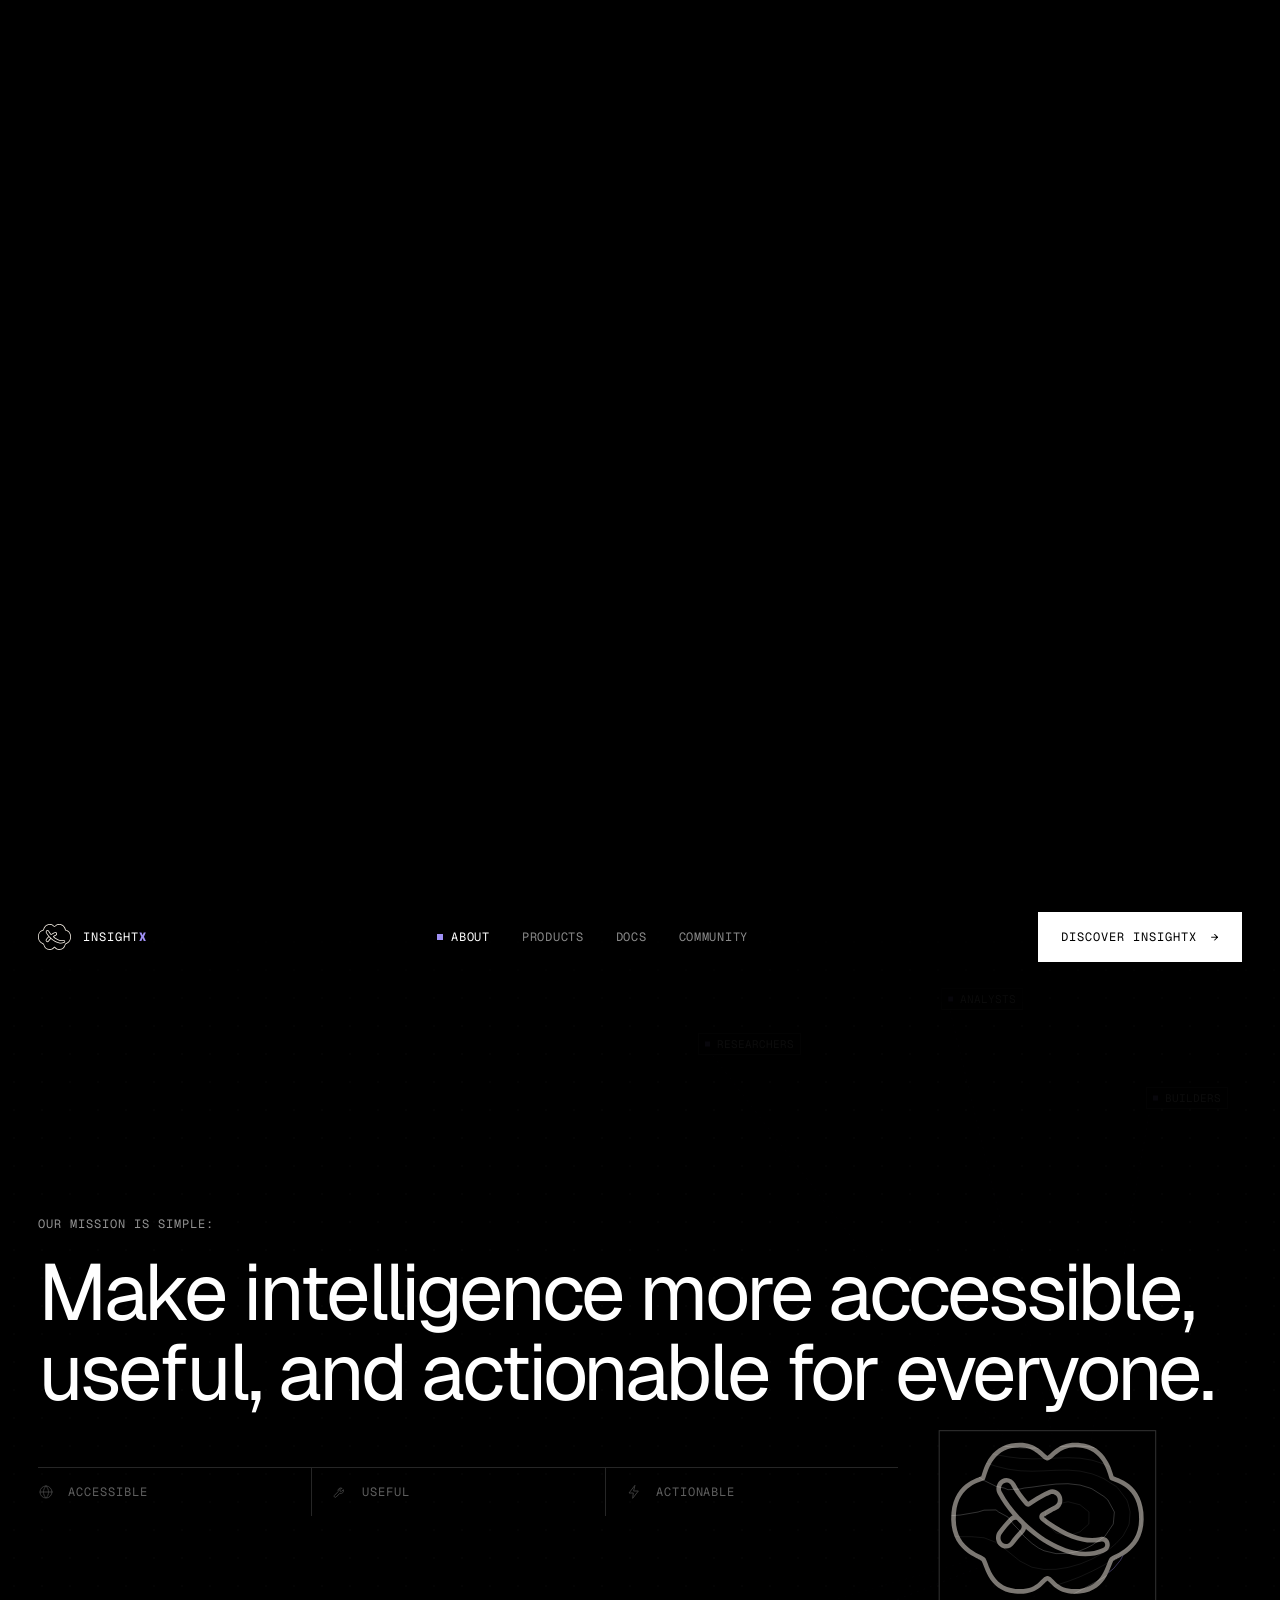
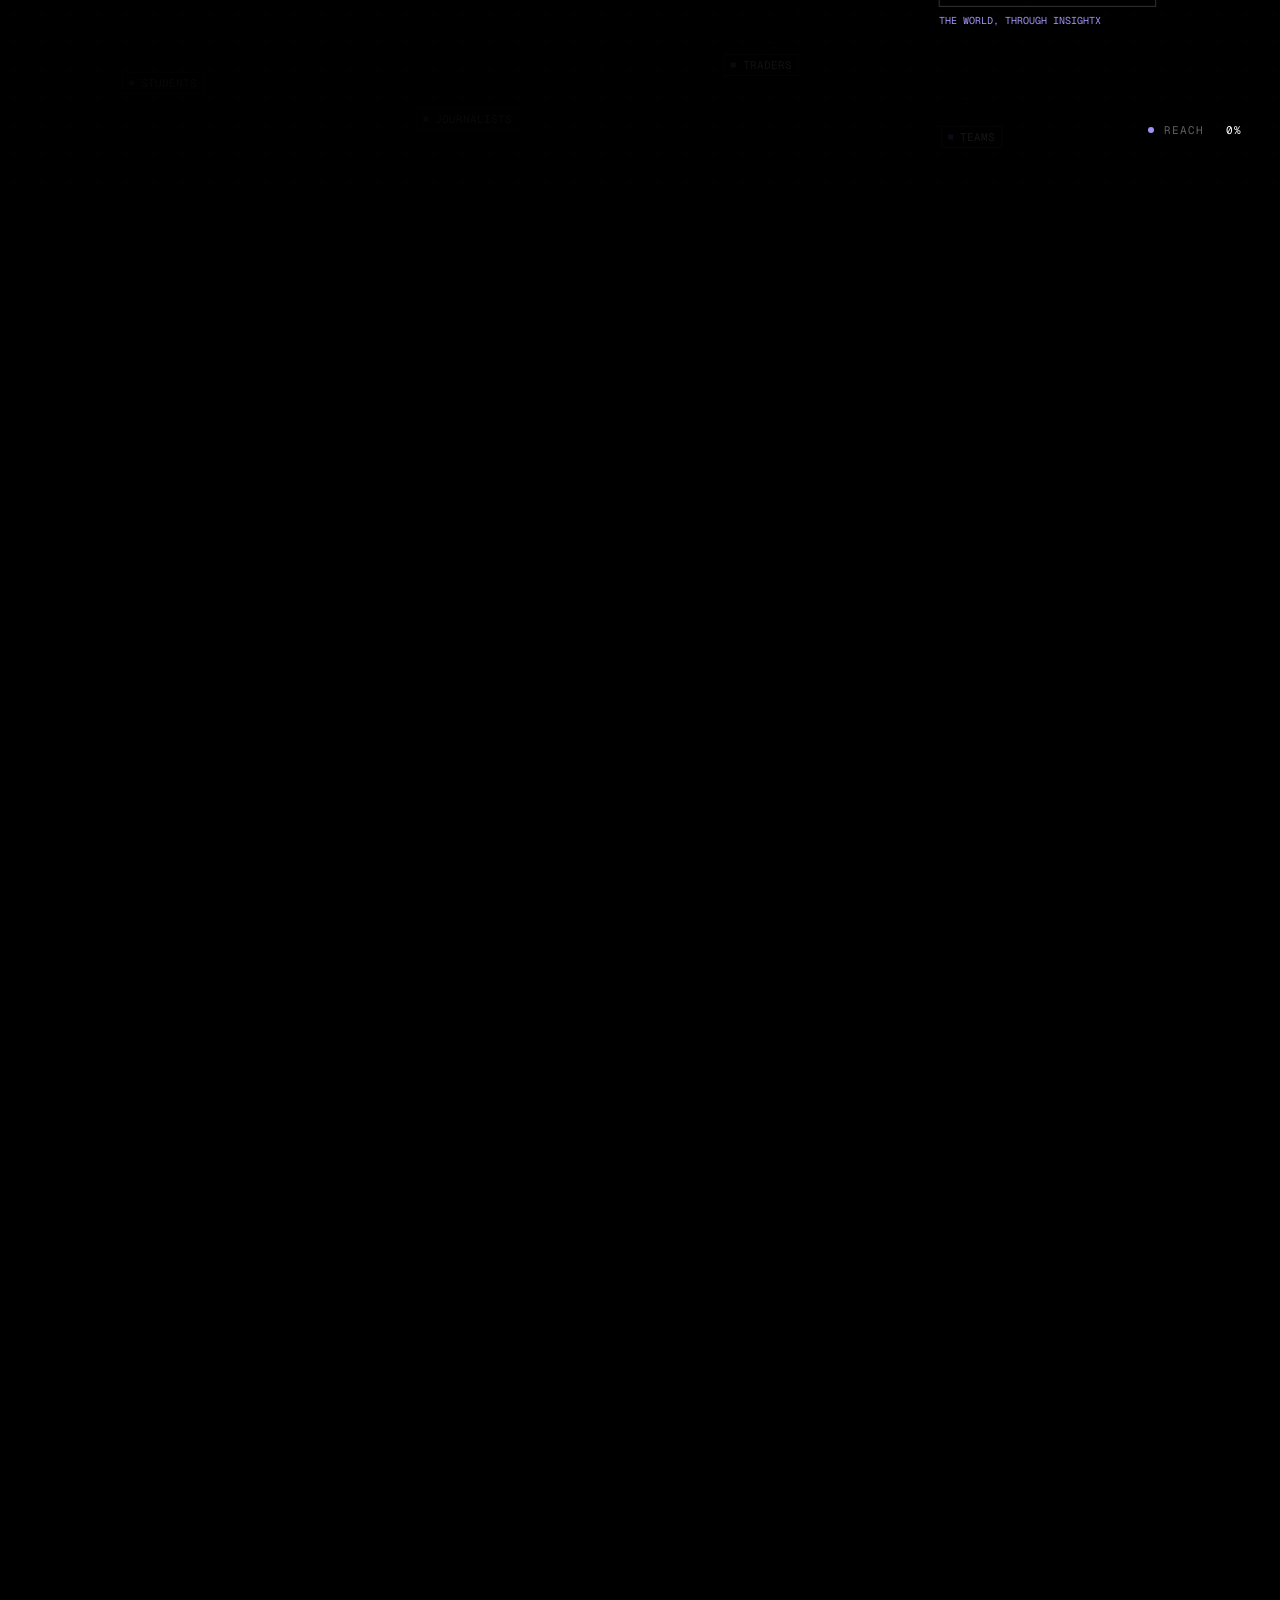
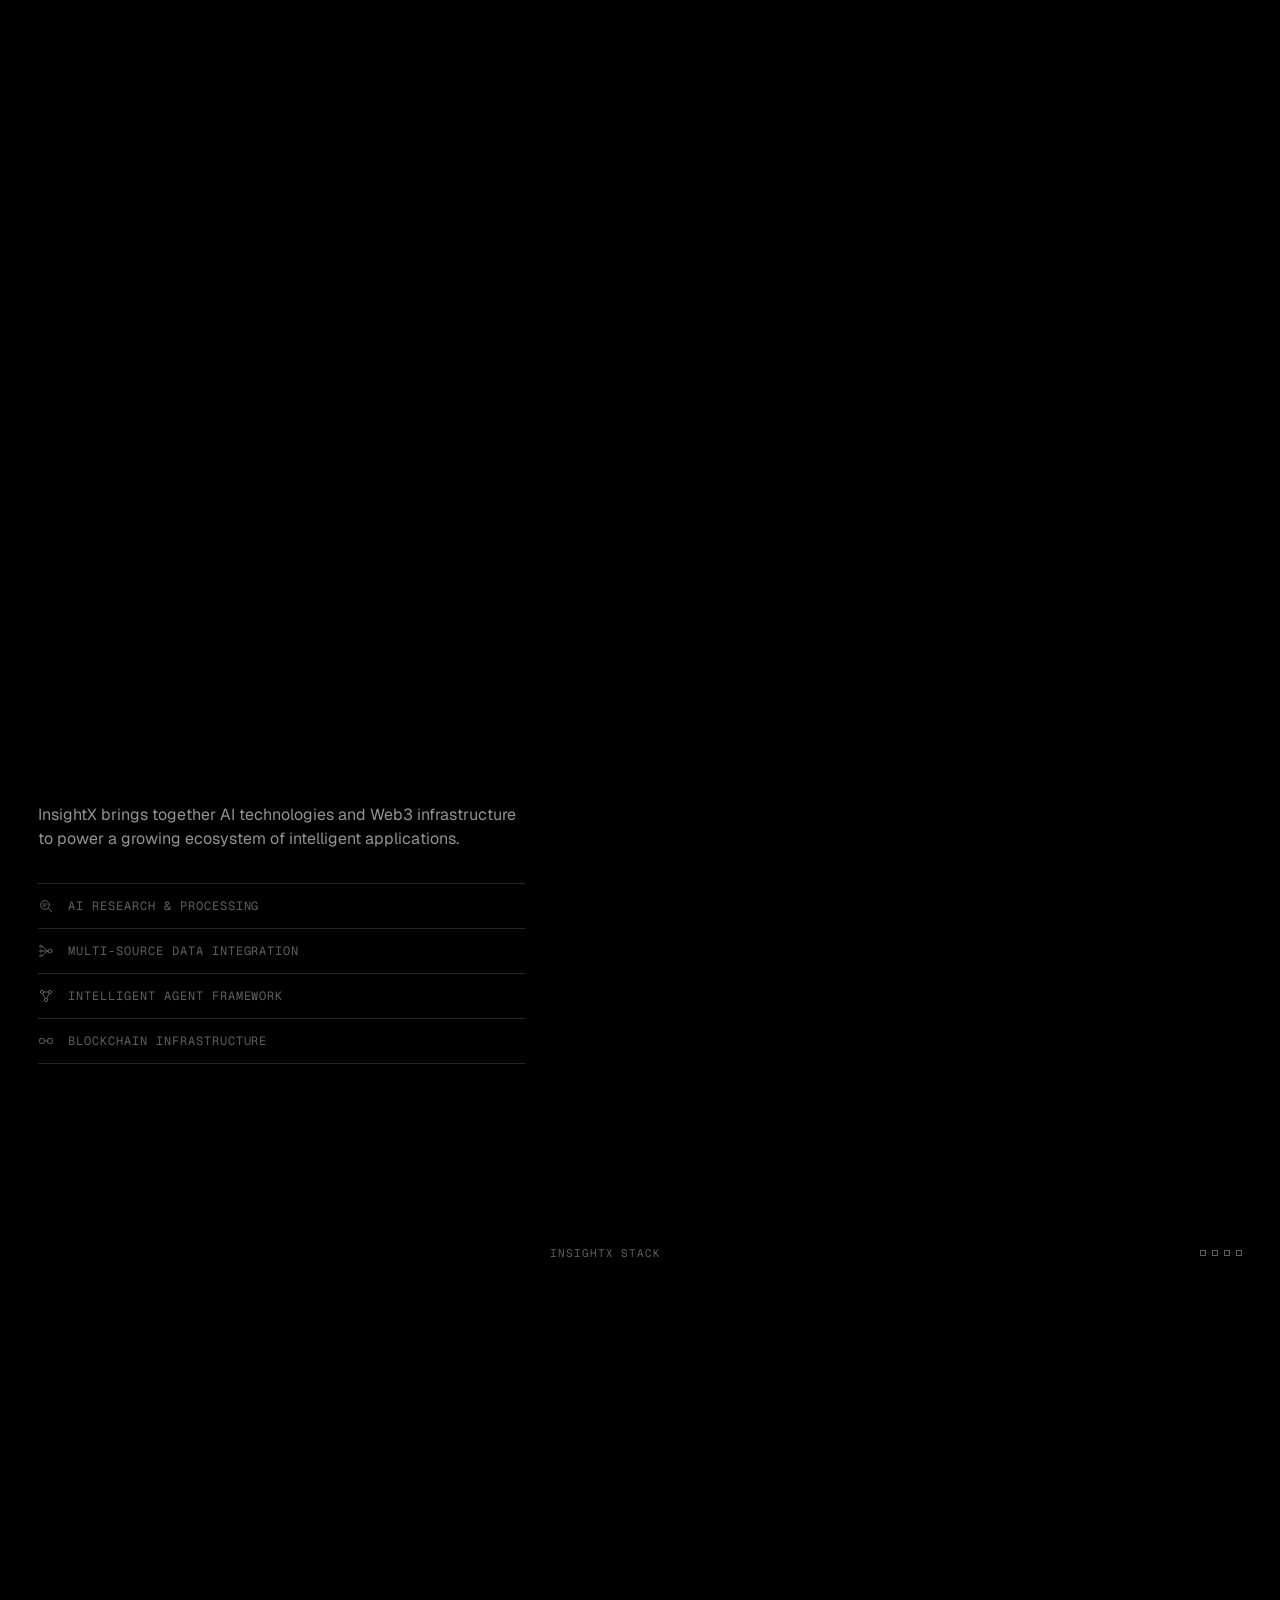
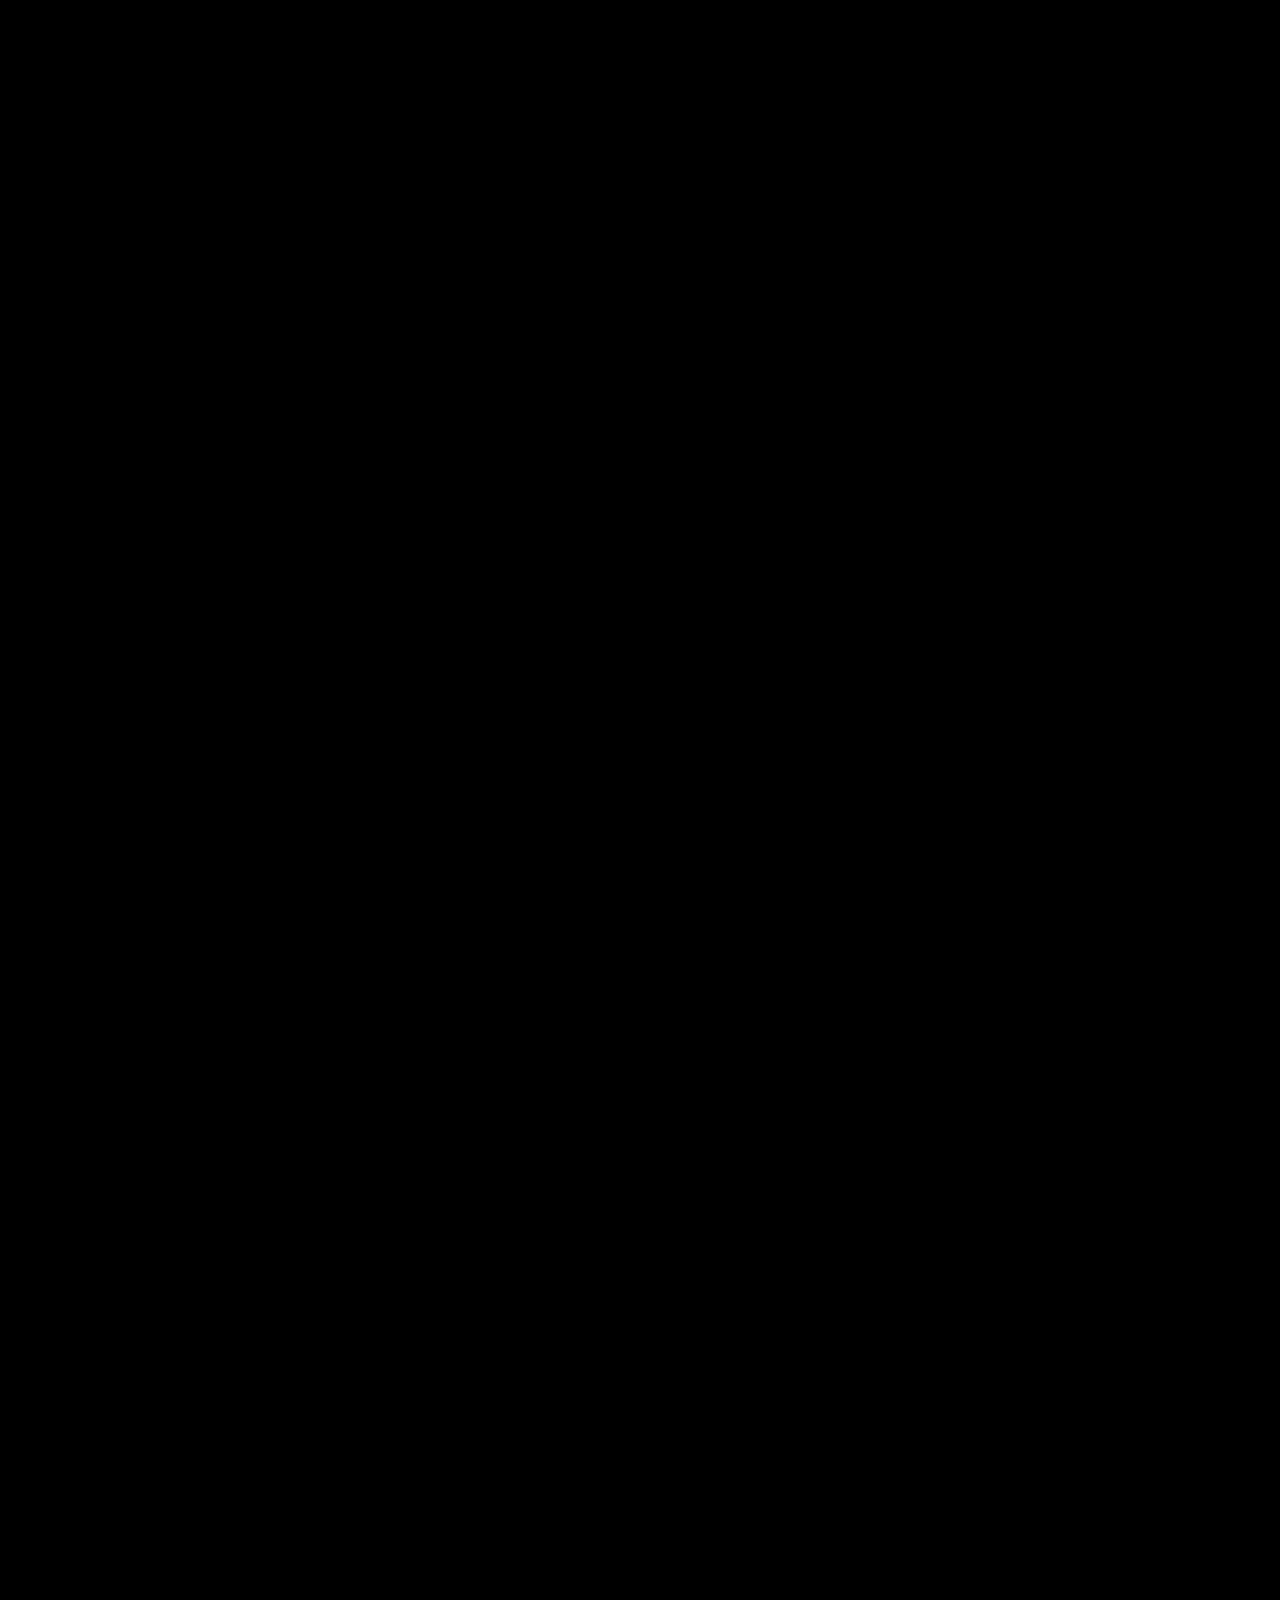
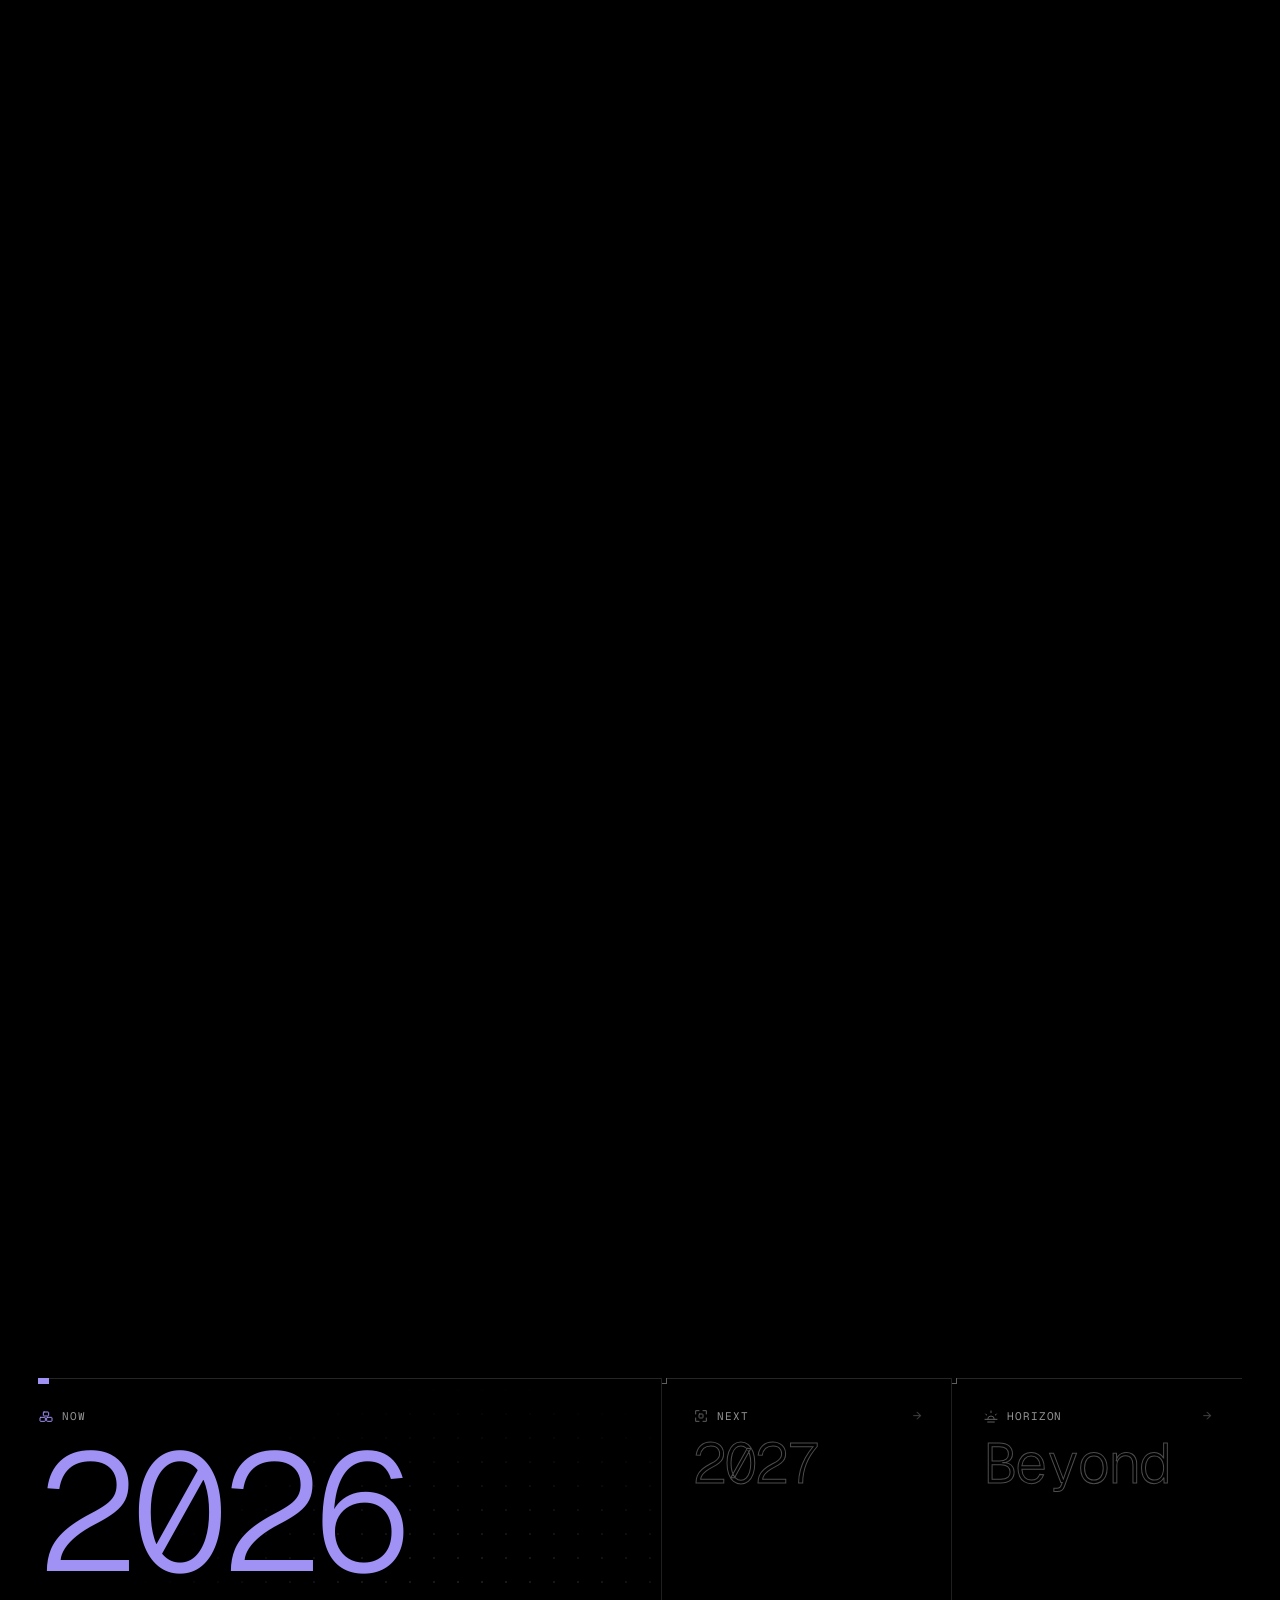
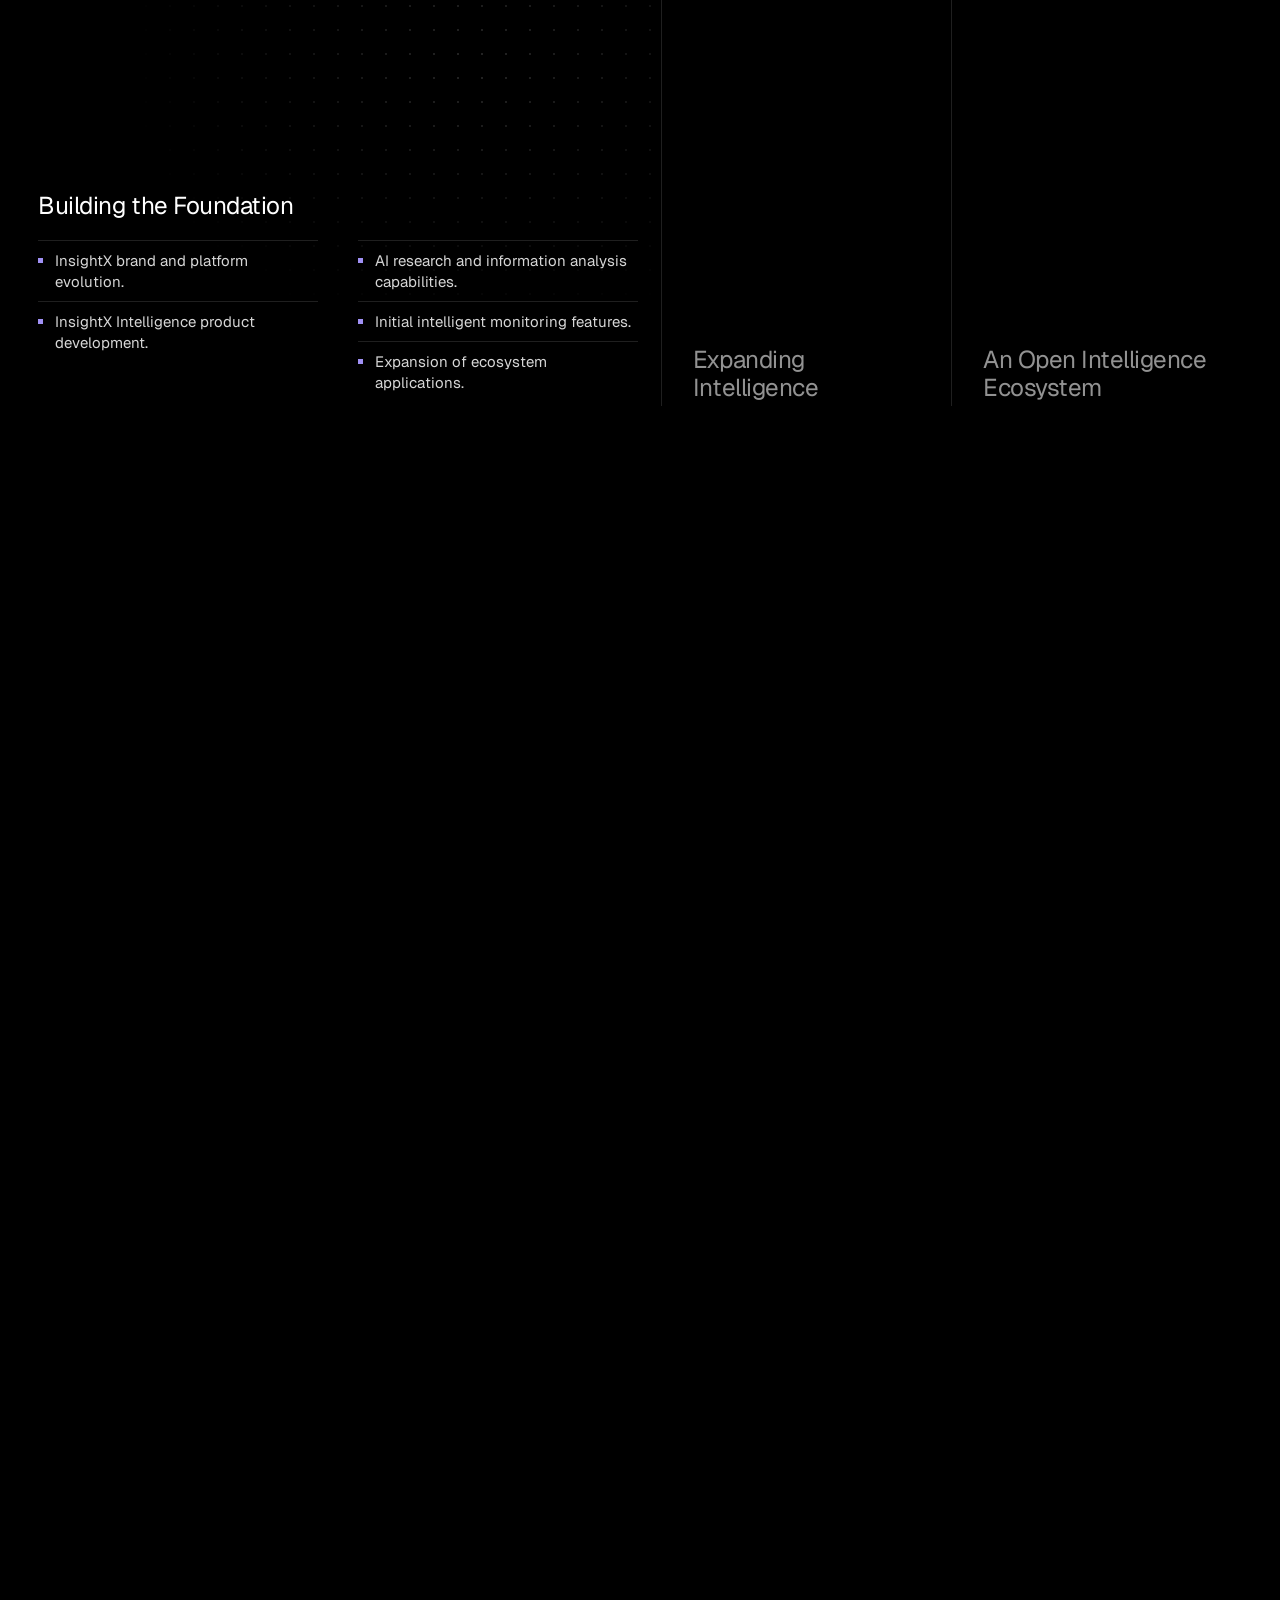
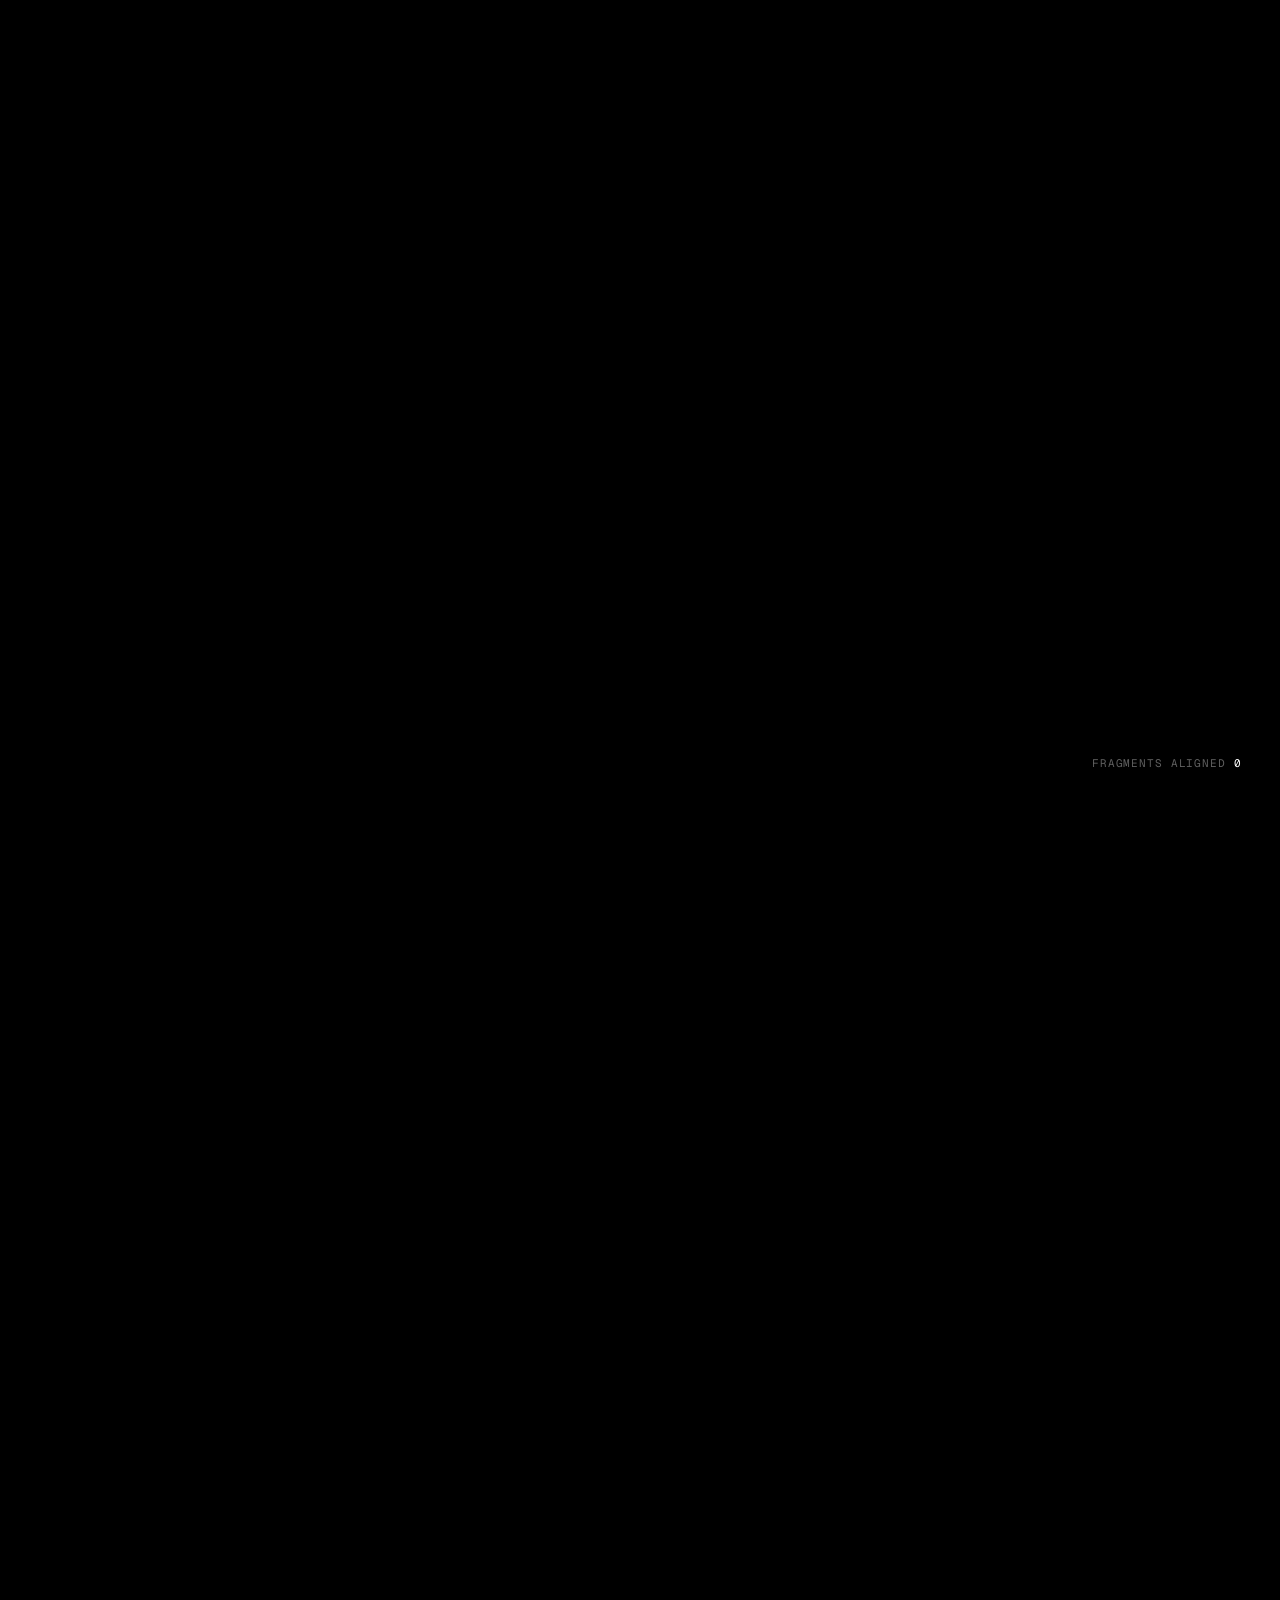
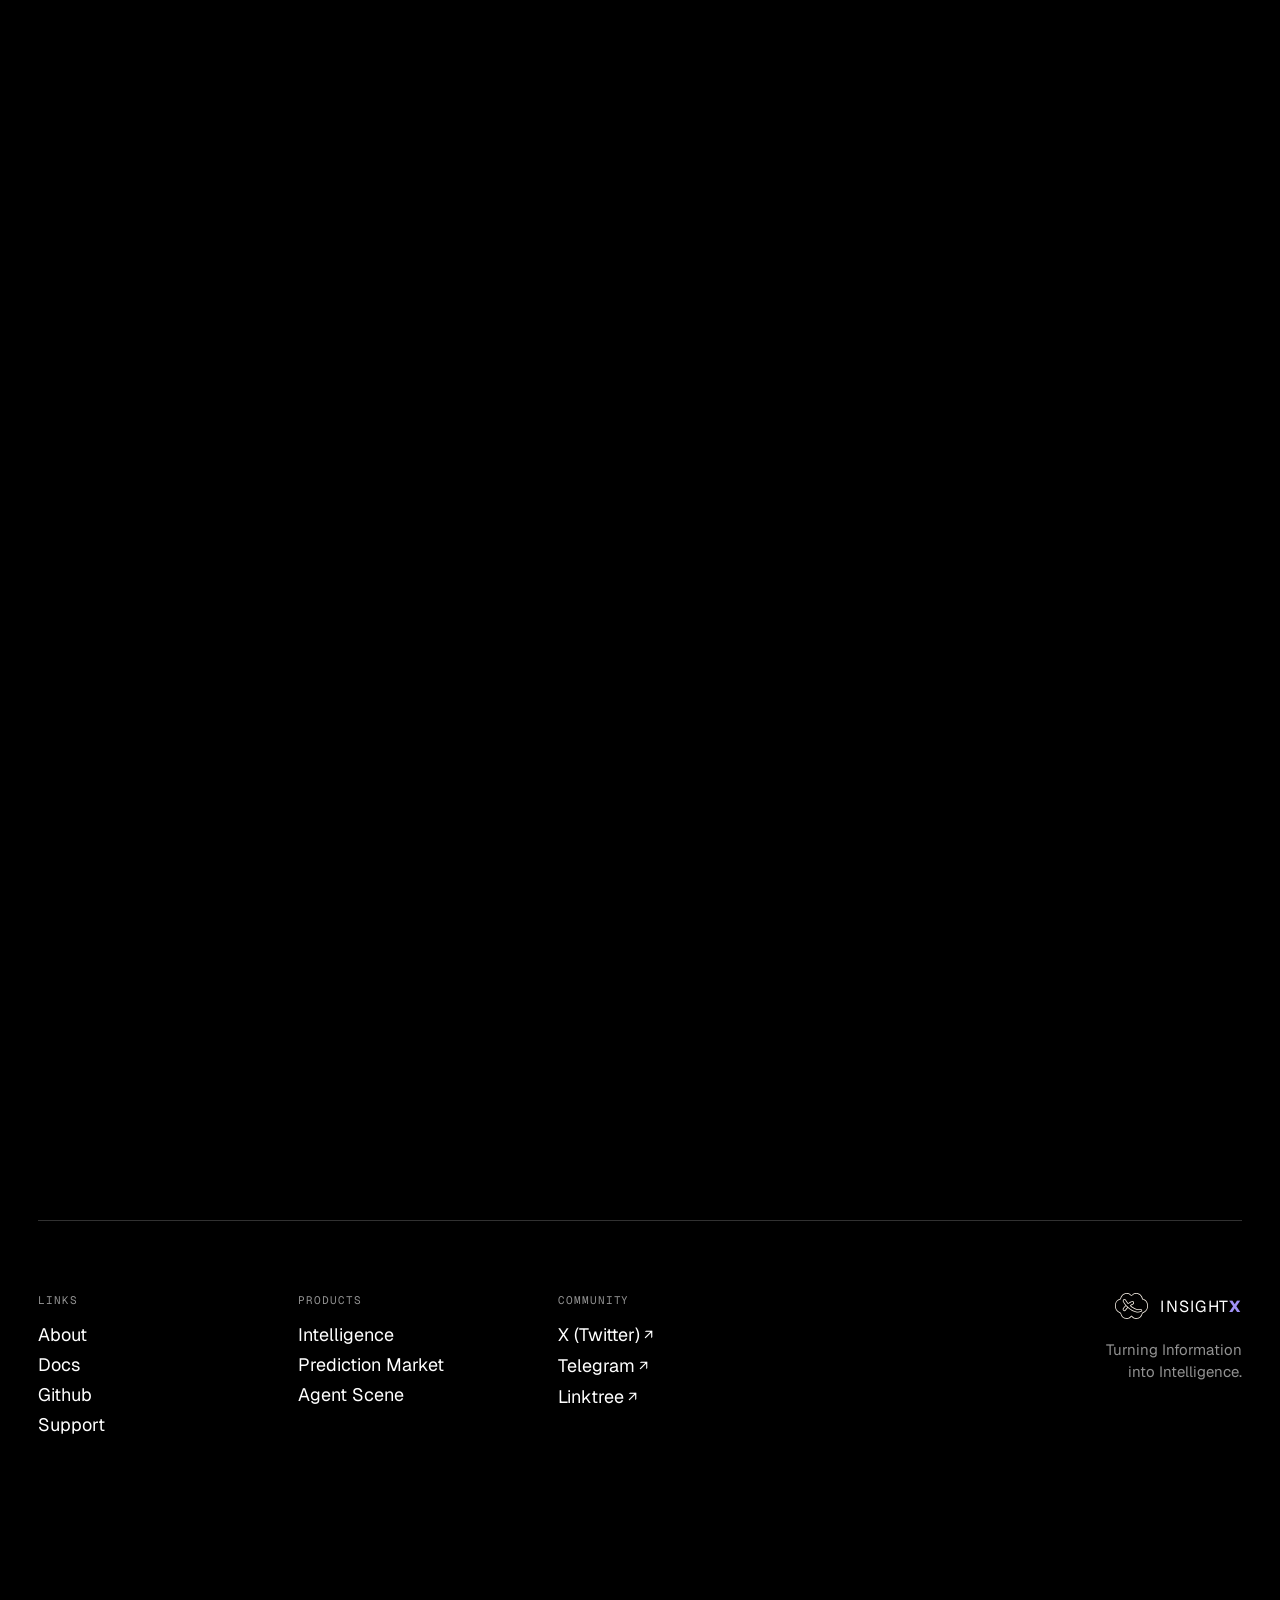
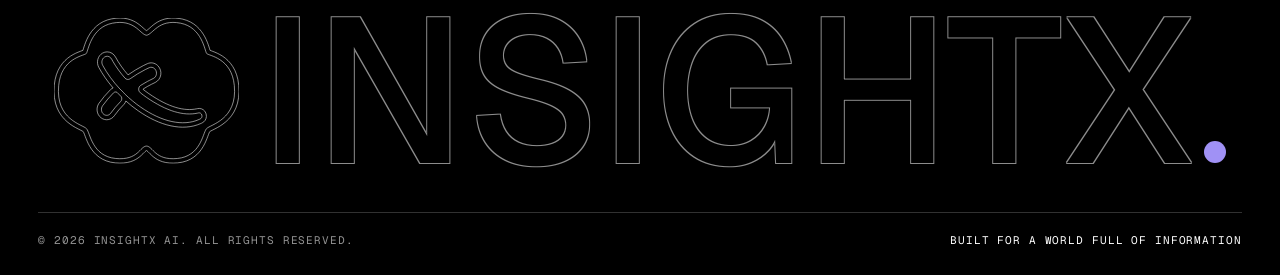
==== commit 5c2e5435: "Refactor section transitions and animations for About and Products pages - Added new transitions for" ====
--- a/about.html
+++ b/about.html
@@ -29,9 +29,9 @@
   (vv || window).addEventListener('resize', set); addEventListener('orientationchange', function(){ setTimeout(set, 300); });
 })();
 </script>
-<link rel="stylesheet" href="css/main.css?v=6" />
-<link rel="stylesheet" href="css/products.css?v=2" />
-<link rel="stylesheet" href="css/about.css?v=8" />
+<link rel="stylesheet" href="css/main.css?v=8" />
+<link rel="stylesheet" href="css/products.css?v=3" />
+<link rel="stylesheet" href="css/about.css?v=11" />
 <link rel="stylesheet" href="css/netlify-badge.css?v=1" />
 </head>
 <body class="pp ab">
@@ -53,6 +53,7 @@
     <a href="products.html" class="btn btn-primary">Discover InsightX <span class="arr">→</span></a>
   </nav>
 
+  <div class="ab-par">
   <div class="ab-copy">
     <h1 id="ab-title"><span class="l1" data-pscramble data-set="01">Building a More Intelligent</span> <span class="l2" data-pscramble data-caret>Way to Understand the World.</span></h1>
   </div>
@@ -60,6 +61,7 @@
   <div class="ab-foot reveal">
     <p class="lead">InsightX AI is an AI-powered intelligence platform focused on transforming <b>fragmented information into actionable insights.</b></p>
     <p class="body">We combine AI research, intelligent agents, and multi-source data processing to make complex information easier to explore, understand, and use.</p>
+  </div>
   </div>
 </section>
 
@@ -157,26 +159,28 @@
   </div>
 </section>
 
-<!-- ============ 5 · Vision — scattered fragments resolve into the InsightX mark ============ -->
+<!-- ============ 5 · Vision (pinned) — a two-beat close, centred: "not more information" while the fragments are
+     scattered; scrolling pulls them into the InsightX mark and "better intelligence" resolves under it ============ -->
 <section class="av" id="vision" aria-labelledby="av-title">
-  <canvas class="av-mark" aria-hidden="true"></canvas>
-  <div class="av-shade" aria-hidden="true"></div>
-  <div class="av-copy">
-    <h2 id="av-title">
-      <span class="l1" data-pscramble data-set="01">The Future Is Not More Information.</span>
-      <span class="l2" data-pscramble data-caret>It's Better Intelligence.</span>
-    </h2>
-    <div class="av-body reveal">
-      <p>As information continues to grow, the ability to understand it becomes increasingly valuable.</p>
-      <p class="w">We are building the tools to make that possible.</p>
-    </div>
-    <div class="ctas reveal d2">
-      <a href="products.html" class="btn btn-primary">Explore Our Products <span class="arr">→</span></a>
-      <a href="index.html" class="btn btn-ghost">Discover InsightX</a>
-    </div>
-  </div>
-  <p class="av-cap" aria-hidden="true">Fragments aligned <b class="av-n">0</b></p>
-</section>
+  <div class="av-sticky">
+    <canvas class="av-mark" aria-hidden="true"></canvas>
+    <p class="av-cap" aria-hidden="true">Fragments aligned <b class="av-n">0</b></p>
+    <div class="av-stage">
+      <h2 id="av-title" data-manual>
+        <span class="l1" data-pscramble data-set="01">The Future Is Not More Information.</span>
+        <span class="l2" data-pscramble data-caret>It's Better Intelligence.</span>
+      </h2>
+      <div class="av-end">
+        <p class="av-body">As information continues to grow, the ability to understand it becomes increasingly valuable. <b>We are building the tools to make that possible.</b></p>
+        <div class="ctas">
+          <a href="products.html" class="btn btn-primary">Explore Our Products <span class="arr">→</span></a>
+        </div>
+      </div>
+    </div>
+  </div>
+</section>
+
+<canvas class="ab-fx" aria-hidden="true"></canvas>
 
 <footer class="ft">
   <div class="ft-top">
@@ -192,11 +196,12 @@
 </footer>
 
 <script src="js/products-common.js?v=1"></script>
-<script src="js/about-terrain.js?v=5"></script>
-<script src="js/about-mission.js?v=3"></script>
+<script src="js/about-terrain.js?v=6"></script>
+<script src="js/about-mission.js?v=4"></script>
 <script src="js/about-stack.js?v=3"></script>
 <script src="js/about-journey.js?v=2"></script>
-<script src="js/about-vision.js?v=1"></script>
+<script src="js/about-vision.js?v=2"></script>
+<script src="js/about-transitions.js?v=6"></script>
 <script src="js/about-scroll.js?v=1"></script>
 <script src="js/footer-light.js?v=5"></script>
 <script src="js/nav-menu.js?v=1"></script>
--- a/css/main.css
+++ b/css/main.css
@@ -425,3 +425,4 @@
 }
 @media (min-width: 901px){ .mm{display:none} }
 @media (prefers-reduced-motion: reduce){ .mm,.mm-list a,.mm-foot{transition:none} }
+
--- a/css/products.css
+++ b/css/products.css
@@ -20,6 +20,10 @@
 .pp .reveal{opacity:0;transform:translateY(16px);transition:opacity .9s cubic-bezier(.2,.7,.2,1),transform .9s cubic-bezier(.2,.7,.2,1)}
 .pp .in .reveal,.pp .reveal.in{opacity:1;transform:none}
 .pp .in .reveal.d2{transition-delay:.35s}
+
+/* ---------------- section transitions (products-transitions.js) ----------------
+   Hand-overs happen in place, so the black of each pinned section sits on its sticky layer, not the section box. */
+.pp-fx{position:fixed;inset:0;width:100%;height:100%;z-index:4;pointer-events:none;display:block}
 
 /* ---------------- 1 · Hero ---------------- */
 .pp-hero{position:relative;height:100vh;height:100svh;height:var(--app-h,100svh);min-height:640px;overflow:hidden}
@@ -69,8 +73,8 @@
 .pf-foot .body{font-family:var(--mono);font-size:12px;line-height:1.8;letter-spacing:.06em;text-transform:uppercase;color:#c3c7cd;width:380px;max-width:100%}
 
 /* ---------------- 3 · Key features (pinned) ---------------- */
-.pf-feat{position:relative;z-index:2;height:480vh;background:#000}
-.pf-sticky{position:sticky;top:0;height:100vh;height:100svh;height:var(--app-h,100svh);min-height:600px;overflow:hidden}
+.pf-feat{position:relative;z-index:2;height:480vh;background:transparent}
+.pf-sticky{position:sticky;top:0;background:#000;height:100vh;height:100svh;height:var(--app-h,100svh);min-height:600px;overflow:hidden}
 .pf-left{position:absolute;left:var(--gutter);top:96px;bottom:48px;width:min(38vw,580px);display:flex;flex-direction:column;justify-content:center;will-change:transform}
 .pf-line{display:flex;align-items:center;gap:20px;margin-top:22px;font-family:var(--mono);font-size:clamp(30px,3.3vw,60px);letter-spacing:-.03em;line-height:1;white-space:nowrap}
 .pf-num{font-weight:500;color:var(--accent)}
@@ -105,8 +109,8 @@
 .pf-cap .pf-count{color:#929292}
 
 /* ---------------- 4 · Prediction Market (pinned) ---------------- */
-.pm{position:relative;z-index:2;height:340vh;background:#000;border-top:1px solid #1a1a1a}
-.pm-sticky{position:sticky;top:0;height:100vh;height:100svh;height:var(--app-h,100svh);min-height:600px;overflow:hidden}
+.pm{position:relative;z-index:2;height:340vh;background:transparent}
+.pm-sticky{position:sticky;top:0;background:#000;height:100vh;height:100svh;height:var(--app-h,100svh);min-height:600px;overflow:hidden}
 .pm-copy{position:absolute;left:var(--gutter);top:calc(50% - 23px);transform:translateY(-50%);width:min(36vw,540px)}
 .pm-copy h2{margin-top:24px;font-weight:400;font-size:clamp(40px,4.6vw,80px);letter-spacing:-.04em;line-height:.96}
 .pm-copy h2 .g{color:#929292}
@@ -141,8 +145,8 @@
 @media (prefers-reduced-motion: reduce){ .pm-track{animation:none} }
 
 /* ---------------- 5 · Agent Scene (pinned) ---------------- */
-.pa{position:relative;z-index:2;height:300vh;background:#000}
-.pa-sticky{position:sticky;top:0;height:100vh;height:100svh;height:var(--app-h,100svh);min-height:600px;overflow:hidden;--pa:0}
+.pa{position:relative;z-index:2;height:300vh;background:transparent}
+.pa-sticky{position:sticky;top:0;background:#000;height:100vh;height:100svh;height:var(--app-h,100svh);min-height:600px;overflow:hidden;--pa:0}
 .pa-net{position:absolute;inset:0;width:100%;height:100%;display:block}
 .pa-eyebrow{position:absolute;left:var(--gutter);top:13%}
 .pa-head{position:absolute;left:var(--gutter);right:var(--gutter);top:calc(13% + 44px);font-weight:400;font-size:clamp(40px,5.56vw,104px);letter-spacing:-.04em;line-height:.98;pointer-events:none}
--- a/css/about.css
+++ b/css/about.css
@@ -5,10 +5,18 @@
 
 .sr{position:absolute;width:1px;height:1px;overflow:hidden;clip:rect(0 0 0 0);white-space:nowrap}
 
+/* ---------------- section transitions (about-transitions.js) ----------------
+   Each hand-over happens in place: both sections are held still while the incoming one is revealed through a
+   shape (clip-path) that follows the pointer. So section panels carry their black on the sticky layer, not the
+   section box, and the hero lets its layers overflow while it's being covered. */
+.ab-hero{overflow:visible}
+.ab-fx{position:fixed;inset:0;width:100%;height:100%;z-index:4;pointer-events:none;display:block}
+
 /* ---------------- 1 · Hero — information landscape (terrain) ---------------- */
 .ab-terrain{position:absolute;inset:0;width:100%;height:100%;display:block;touch-action:pan-y}
 .ab-shade{position:absolute;inset:0;pointer-events:none;
   background:linear-gradient(0deg,rgba(0,0,0,.96) 0%,rgba(0,0,0,.78) 26%,rgba(0,0,0,0) 62%),linear-gradient(180deg,rgba(0,0,0,.7) 0%,rgba(0,0,0,0) 16%)}
+.ab-par{position:absolute;inset:0;pointer-events:none;will-change:transform,opacity}
 .ab-copy{position:absolute;left:var(--gutter);right:var(--gutter);bottom:calc(clamp(36px,6vh,64px) + 150px);pointer-events:none}
 .ab-copy h1{font-weight:400;font-size:clamp(44px,6.3vw,120px);letter-spacing:-.04em;line-height:.98}
 .ab-copy h1 > span{display:block}
@@ -21,8 +29,8 @@
 .ab-foot .body{margin-left:auto;font-family:var(--mono);font-size:12px;line-height:1.8;letter-spacing:.06em;text-transform:uppercase;color:#c3c7cd;width:400px;max-width:100%}
 
 /* ---------------- 2 · Mission ---------------- */
-.am{position:relative;z-index:2;height:240vh;background:#000;border-top:1px solid #1a1a1a}
-.am-sticky{position:sticky;top:0;height:100vh;height:100svh;height:var(--app-h,100svh);min-height:600px;overflow:hidden;
+.am{position:relative;z-index:2;height:300vh;background:transparent}
+.am-sticky{position:sticky;top:0;background:#000;height:100vh;height:100svh;height:var(--app-h,100svh);min-height:600px;overflow:hidden;
   display:flex;flex-direction:column;justify-content:center;padding:96px var(--gutter) 64px}
 .am-field{position:absolute;inset:0;width:100%;height:100%;display:block;pointer-events:none}
 .am-sticky > *:not(.am-field){position:relative}
@@ -46,8 +54,8 @@
 .am-keys li.on i{transform:none}
 
 /* ---------------- 3 · Technology (pinned) ---------------- */
-.at{position:relative;z-index:2;height:440vh;background:#000;border-top:1px solid #1a1a1a}
-.at-sticky{position:sticky;top:0;height:100vh;height:100svh;height:var(--app-h,100svh);min-height:600px;overflow:hidden}
+.at{position:relative;z-index:2;height:440vh;background:transparent}
+.at-sticky{position:sticky;top:0;background:#000;height:100vh;height:100svh;height:var(--app-h,100svh);min-height:600px;overflow:hidden}
 .at-left{position:absolute;left:var(--gutter);top:96px;bottom:48px;width:min(38vw,560px);display:flex;flex-direction:column;justify-content:center}
 .at-title{font-weight:400;font-size:clamp(36px,3.9vw,68px);letter-spacing:-.04em;line-height:1}
 .at-title > span{display:block}
@@ -79,8 +87,8 @@
 
 /* ---------------- 4 · Journey (pinned) ----------------
    Three phase panels side by side; scrolling (or clicking a panel) opens one at a time. */
-.aj{position:relative;z-index:2;height:300vh;background:#000;border-top:1px solid #1a1a1a}
-.aj-sticky{position:sticky;top:0;height:100vh;height:100svh;height:var(--app-h,100svh);min-height:600px;overflow:hidden;
+.aj{position:relative;z-index:2;height:300vh;background:transparent}
+.aj-sticky{position:sticky;top:0;background:#000;height:100vh;height:100svh;height:var(--app-h,100svh);min-height:600px;overflow:hidden;
   display:flex;flex-direction:column;padding:max(96px,12vh) var(--gutter) clamp(36px,6vh,64px)}
 .aj-head h2{font-weight:400;font-size:clamp(36px,4.4vw,80px);letter-spacing:-.04em;line-height:1}
 .aj-head h2 .g{color:#929292}
@@ -128,22 +136,26 @@
 .aj-phase.on li:nth-child(2){transition-delay:.41s} .aj-phase.on li:nth-child(3){transition-delay:.47s}
 .aj-phase.on li:nth-child(4){transition-delay:.53s} .aj-phase.on li:nth-child(5){transition-delay:.59s}
 
-/* ---------------- 5 · Vision ---------------- */
-.av{position:relative;z-index:2;height:100vh;height:100svh;height:var(--app-h,100svh);min-height:640px;overflow:hidden;background:#000;border-top:1px solid #1a1a1a}
+/* ---------------- 5 · Vision (pinned, centred) ---------------- */
+.av{position:relative;z-index:2;height:240vh;background:transparent}
+.av-sticky{position:sticky;top:0;background:#000;height:100vh;height:100svh;height:var(--app-h,100svh);min-height:600px;overflow:hidden}
 .av-mark{position:absolute;inset:0;width:100%;height:100%;display:block;touch-action:pan-y}
-.av-shade{position:absolute;inset:0;pointer-events:none;background:linear-gradient(90deg,rgba(0,0,0,.85) 0%,rgba(0,0,0,.4) 34%,rgba(0,0,0,0) 52%)}
-.av-copy{position:absolute;left:var(--gutter);bottom:clamp(72px,12vh,140px);width:min(50vw,820px);pointer-events:none}
-.av-copy a{pointer-events:auto}
-.av h2{font-weight:400;font-size:clamp(36px,4.2vw,76px);letter-spacing:-.04em;line-height:1}
+.av-stage{position:absolute;left:var(--gutter);right:var(--gutter);bottom:clamp(44px,8vh,96px);display:flex;flex-direction:column;align-items:center;text-align:center;pointer-events:none}
+.av-stage a{pointer-events:auto}
+.av h2{font-weight:400;letter-spacing:-.04em;line-height:1}
 .av h2 > span{display:block}
-.av h2 .l1{color:#929292}
-.av h2 .l2{color:#fff;margin-top:.12em}
+.av h2 .l1{font-size:clamp(26px,3.3vw,60px);color:#fff;transition:color .9s}
+.av.b2 h2 .l1{color:#929292}
+.av h2 .l2{font-size:clamp(44px,6.4vw,120px);margin-top:.14em;opacity:0;transition:opacity .5s}
+.av.b2 h2 .l2{opacity:1}
 .av h2 .ch.scr::after{color:#fff}
-.av-body{margin-top:32px;padding-top:24px;border-top:1px solid #313131;max-width:36em}
-.av-body p{font-size:17px;line-height:1.5;color:#929292}
-.av-body p.w{margin-top:6px;color:#fff}
-.av .ctas{margin-top:32px}
-.av-cap{position:absolute;right:var(--gutter);bottom:clamp(72px,12vh,140px);font-family:var(--mono);font-size:11px;letter-spacing:.08em;text-transform:uppercase;color:#5f5f5f}
+.av-end{margin-top:30px;display:flex;flex-direction:column;align-items:center;opacity:0;transform:translateY(16px);
+  transition:opacity .8s cubic-bezier(.2,.7,.2,1),transform .8s cubic-bezier(.2,.7,.2,1)}
+.av.end .av-end{opacity:1;transform:none}
+.av-body{max-width:36em;font-size:17px;line-height:1.5;color:#929292}
+.av-body b{display:block;margin-top:4px;font-weight:400;color:#fff}
+.av .ctas{margin-top:28px;justify-content:center}
+.av-cap{position:absolute;right:var(--gutter);top:96px;font-family:var(--mono);font-size:11px;letter-spacing:.08em;text-transform:uppercase;color:#5f5f5f}
 .av-cap b{font-weight:400;color:#fff;font-variant-numeric:tabular-nums}
 
 /* ---------------- responsive ---------------- */
@@ -160,7 +172,7 @@
   .ab-foot .lead{font-size:16px}
   .ab-foot .body{display:none}
 
-  .am{height:200vh}
+  .am{height:250vh}
   .am-sticky{padding:84px var(--gutter) 48px}
   .am-statement{font-size:clamp(36px,10.4vw,72px)}
   .am-keys{margin-top:36px}
@@ -194,18 +206,20 @@
   .aj-phase ul,.aj-phase.on ul{width:auto;columns:1;max-height:none;margin-top:16px}
   .aj-phase li{font-size:14px}
 
-  .av-shade{background:linear-gradient(0deg,rgba(0,0,0,.95) 0%,rgba(0,0,0,.7) 42%,rgba(0,0,0,0) 62%)}
-  .av-copy{right:var(--gutter);width:auto;bottom:40px}
-  .av h2{font-size:clamp(30px,8.4vw,56px)}
-  .av-body{margin-top:20px;padding-top:16px}
-  .av-body p{font-size:15px}
-  .av .ctas{margin-top:22px}
+  .av{height:220vh}
+  .av-stage{bottom:32px}
+  .av h2 .l1{font-size:clamp(20px,5.4vw,34px)}
+  .av h2 .l2{font-size:clamp(34px,10vw,60px)}
+  .av-end{margin-top:20px}
+  .av-body{font-size:15px}
+  .av .ctas{margin-top:20px}
   .av .btn{padding:13px 16px;font-size:11px}
-  .av-cap{top:84px;bottom:auto}
+  .av-cap{top:84px}
 }
 @media (max-width: 900px) and (max-height: 760px){
   .at-list .d p{display:none}
-  .av-body p:first-child{display:none}
+  .av-body{font-size:0}
+  .av-body b{font-size:15px;margin-top:0}
 }
 @media (prefers-reduced-motion: reduce){
   .aj-phase.now .aj-node::after{animation:none}
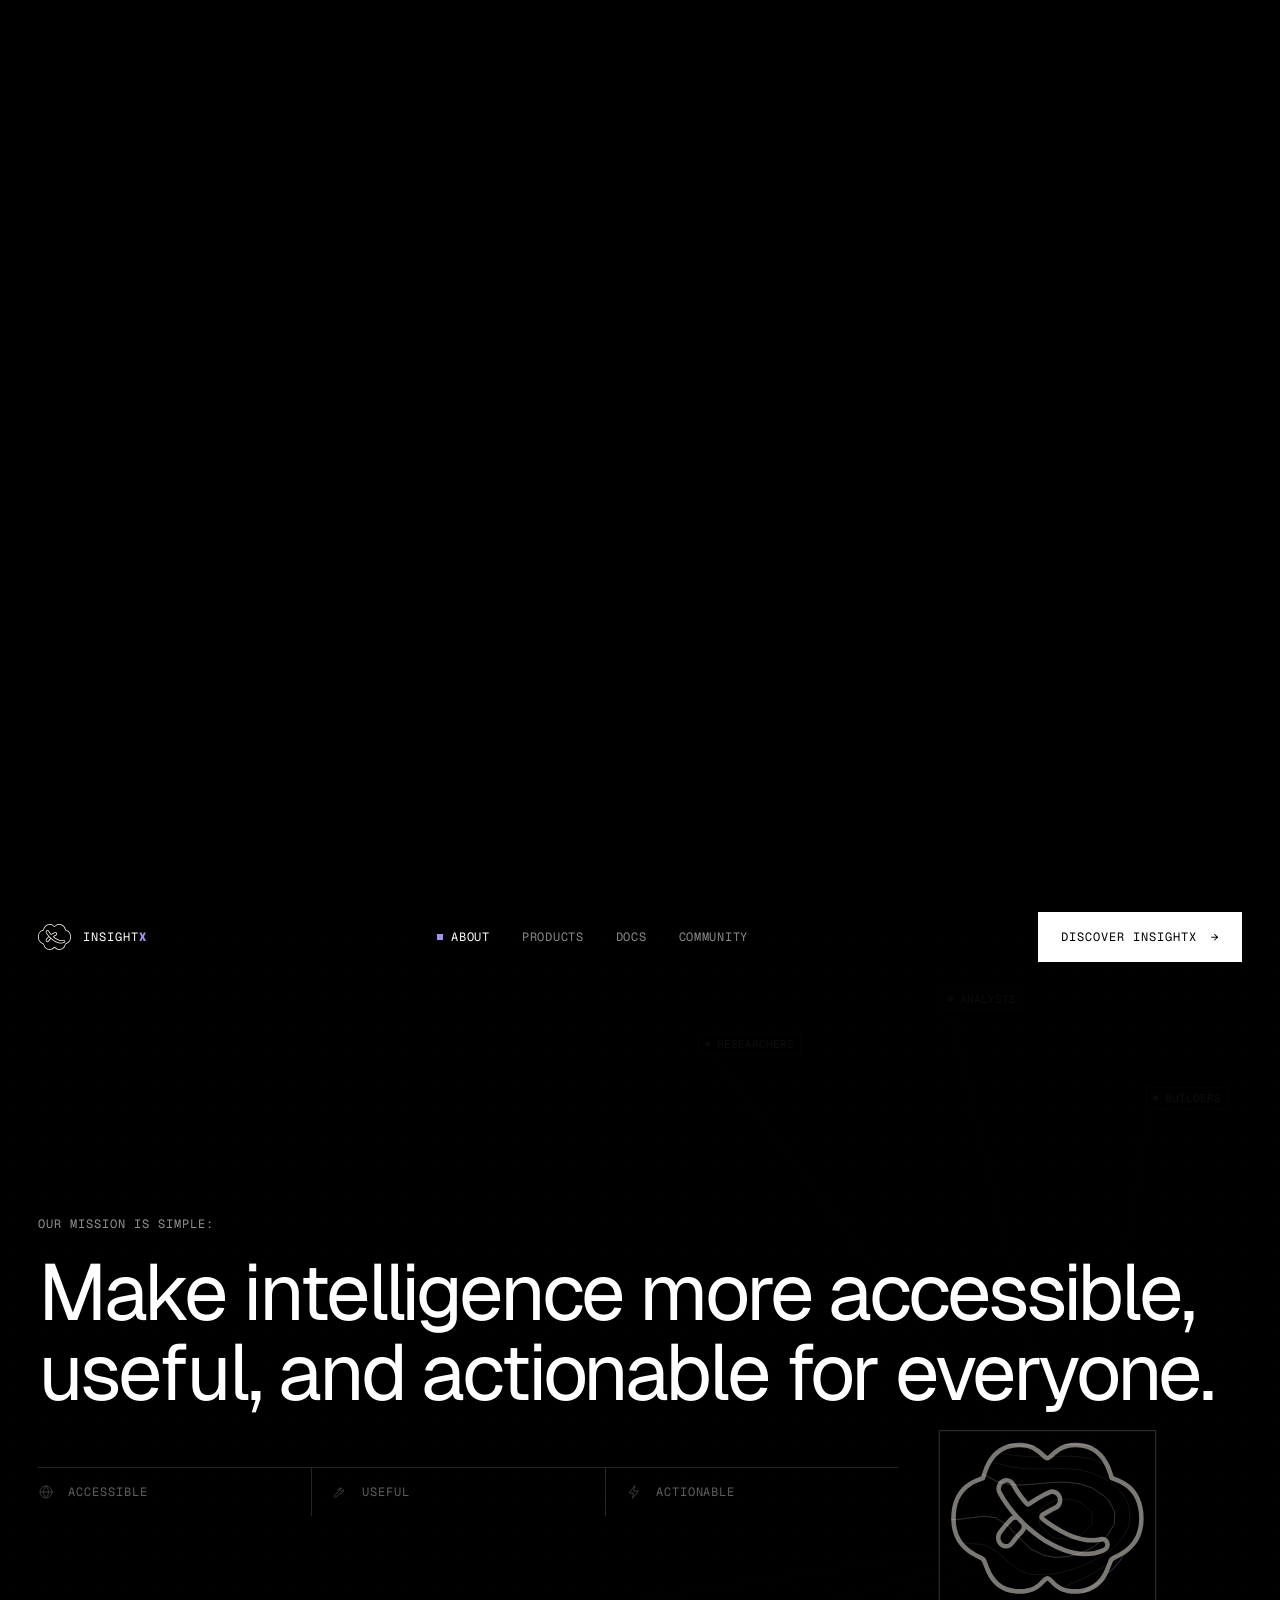
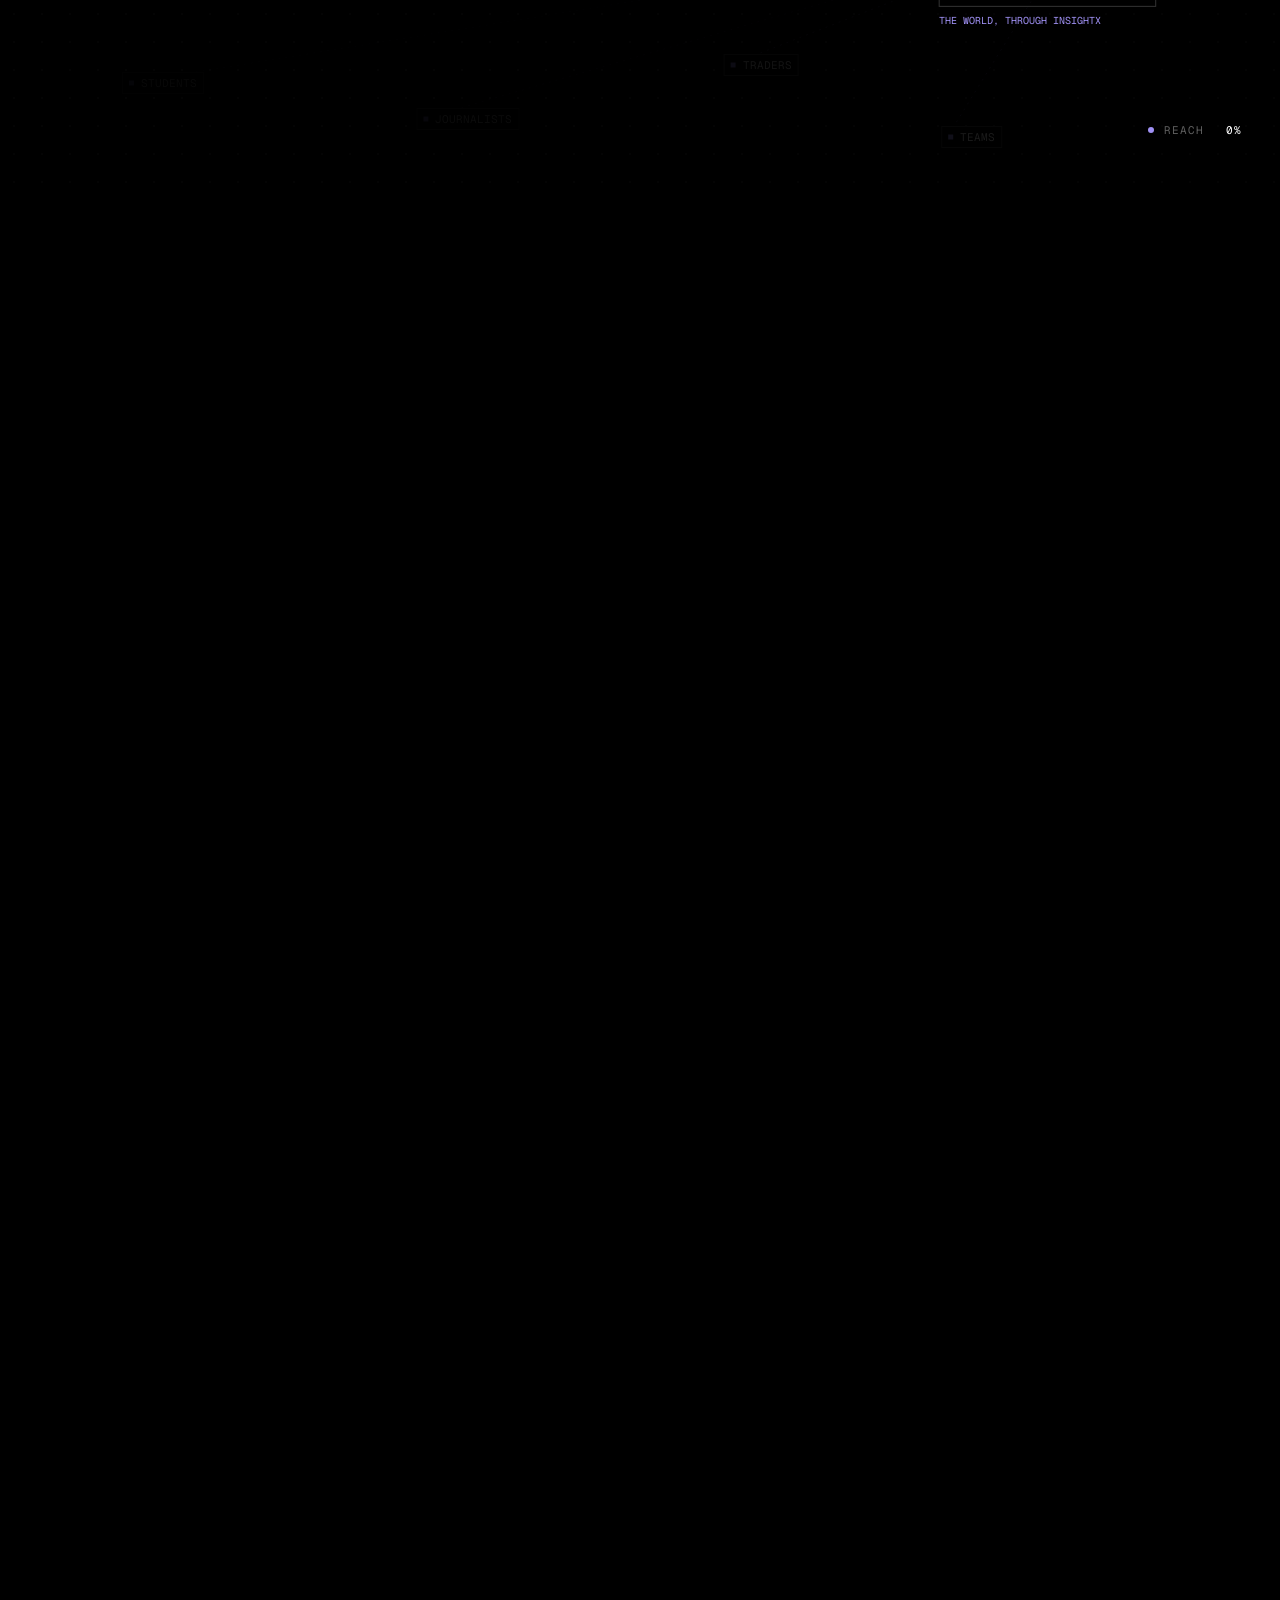
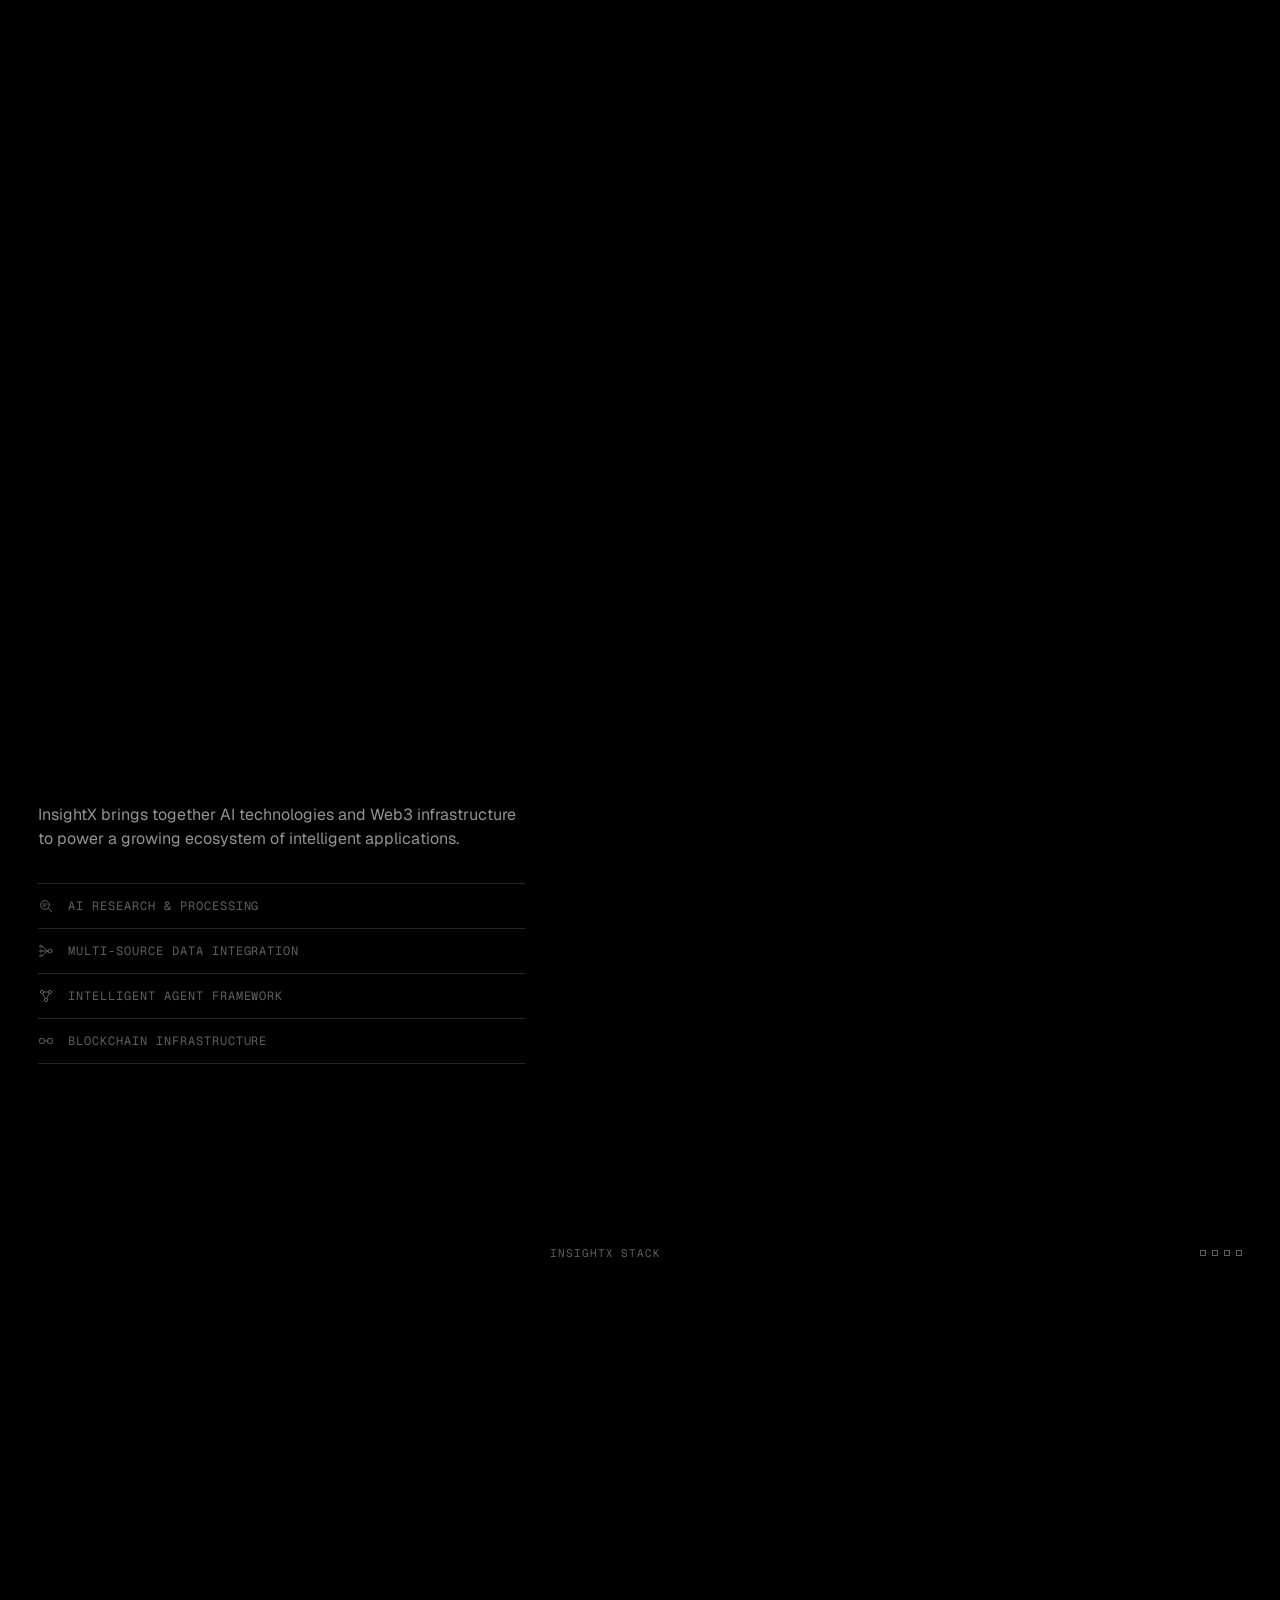
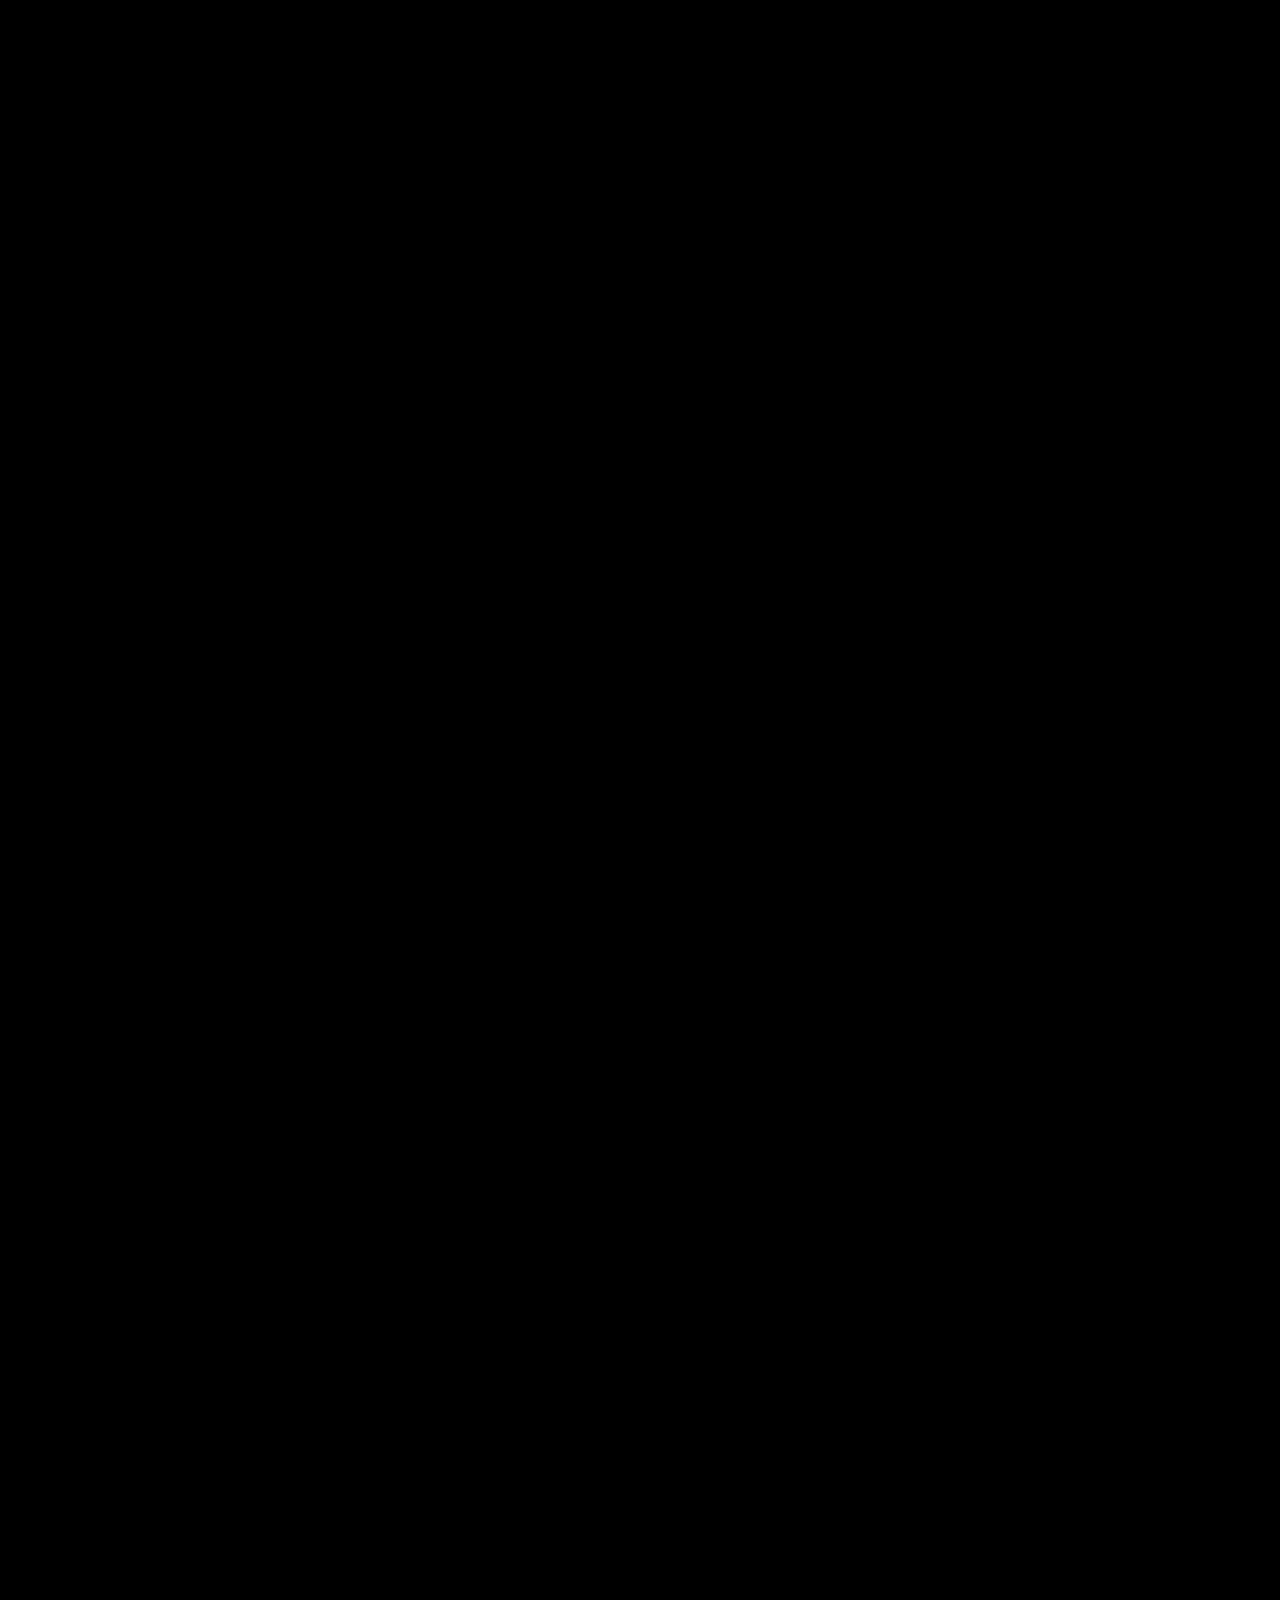
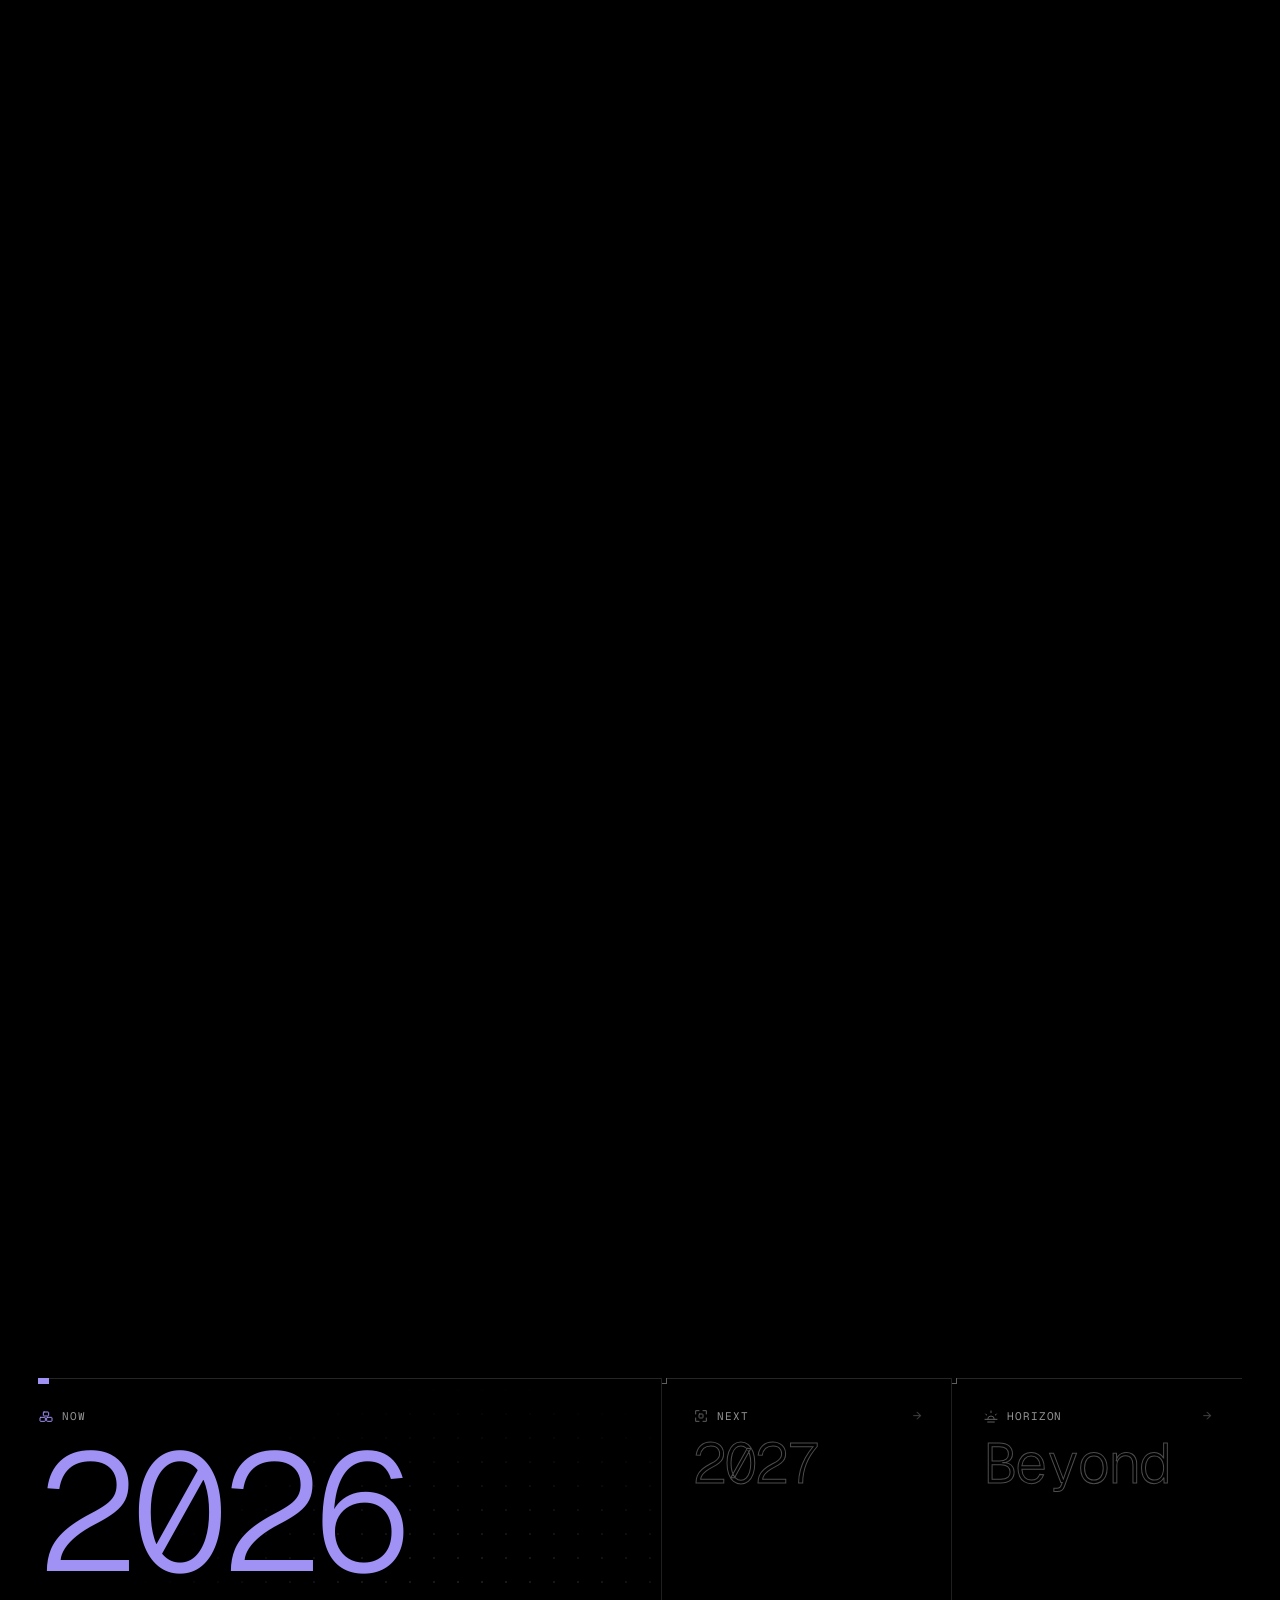
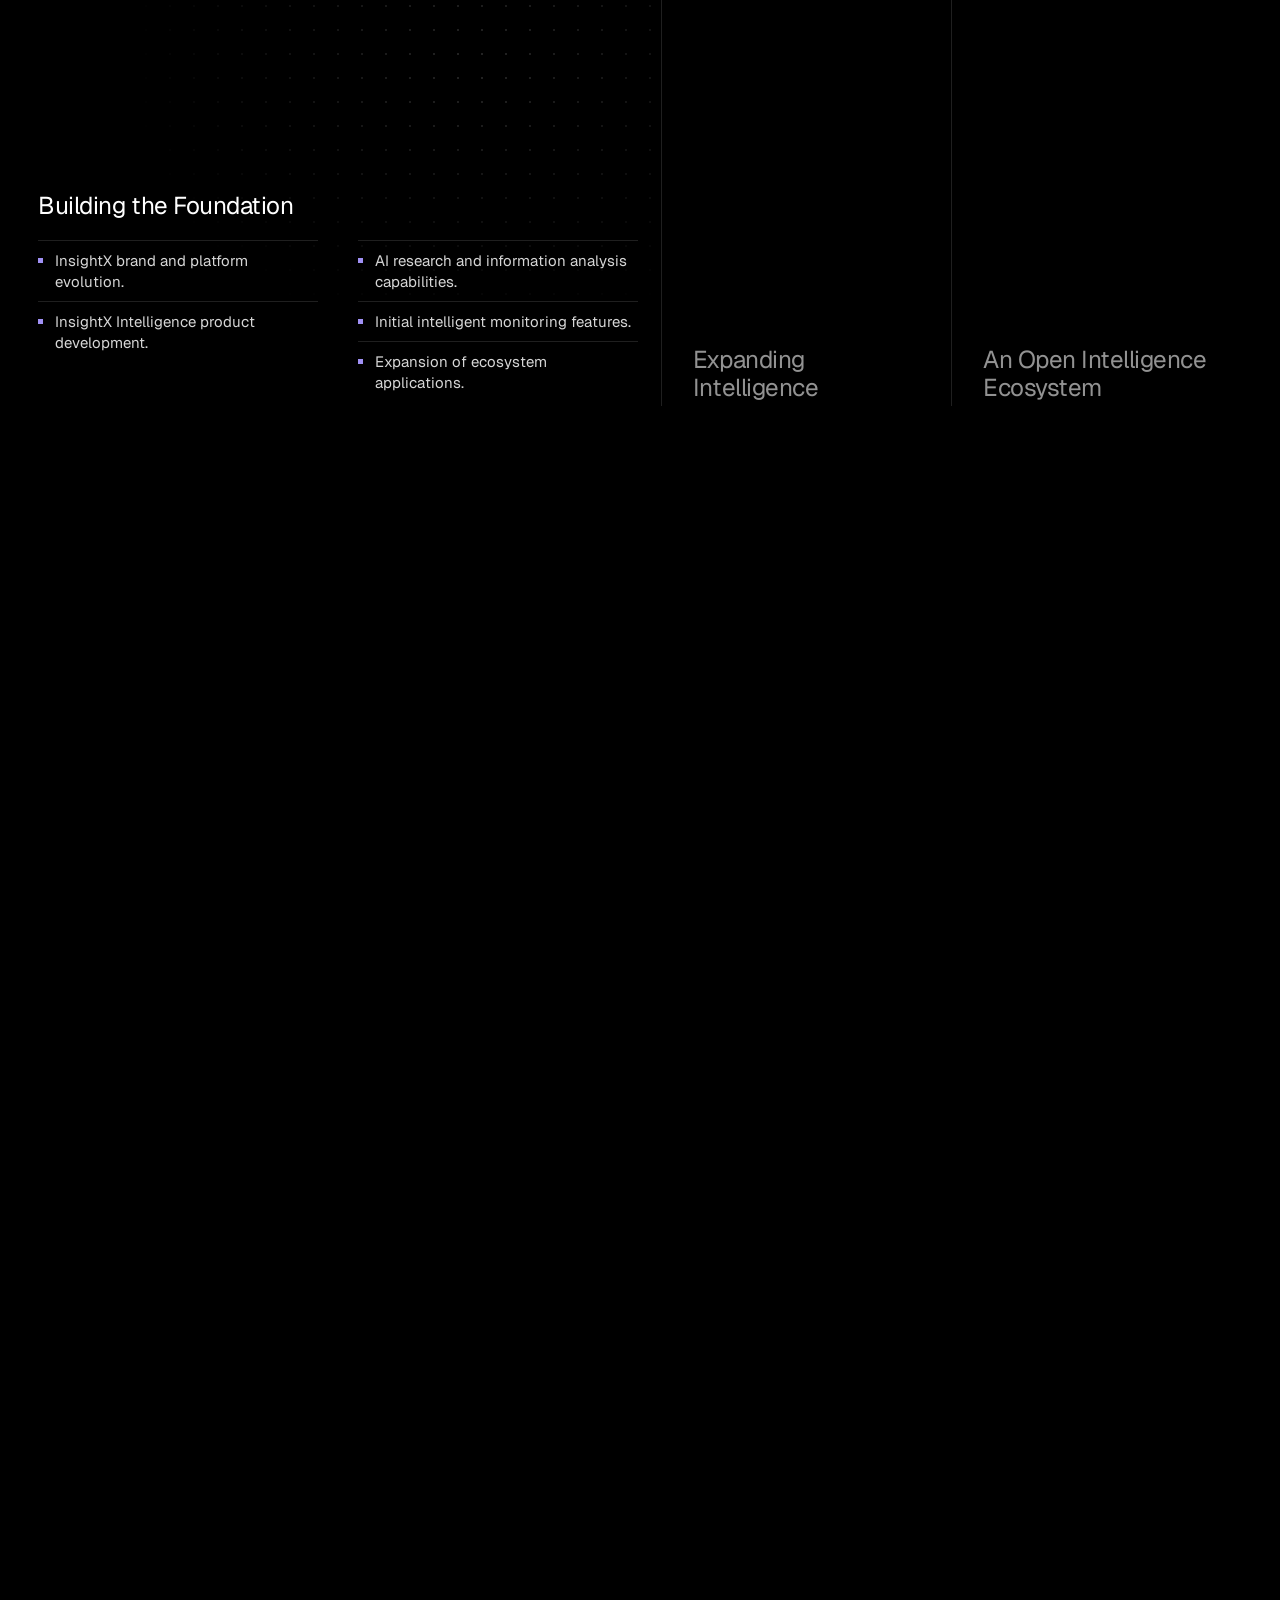
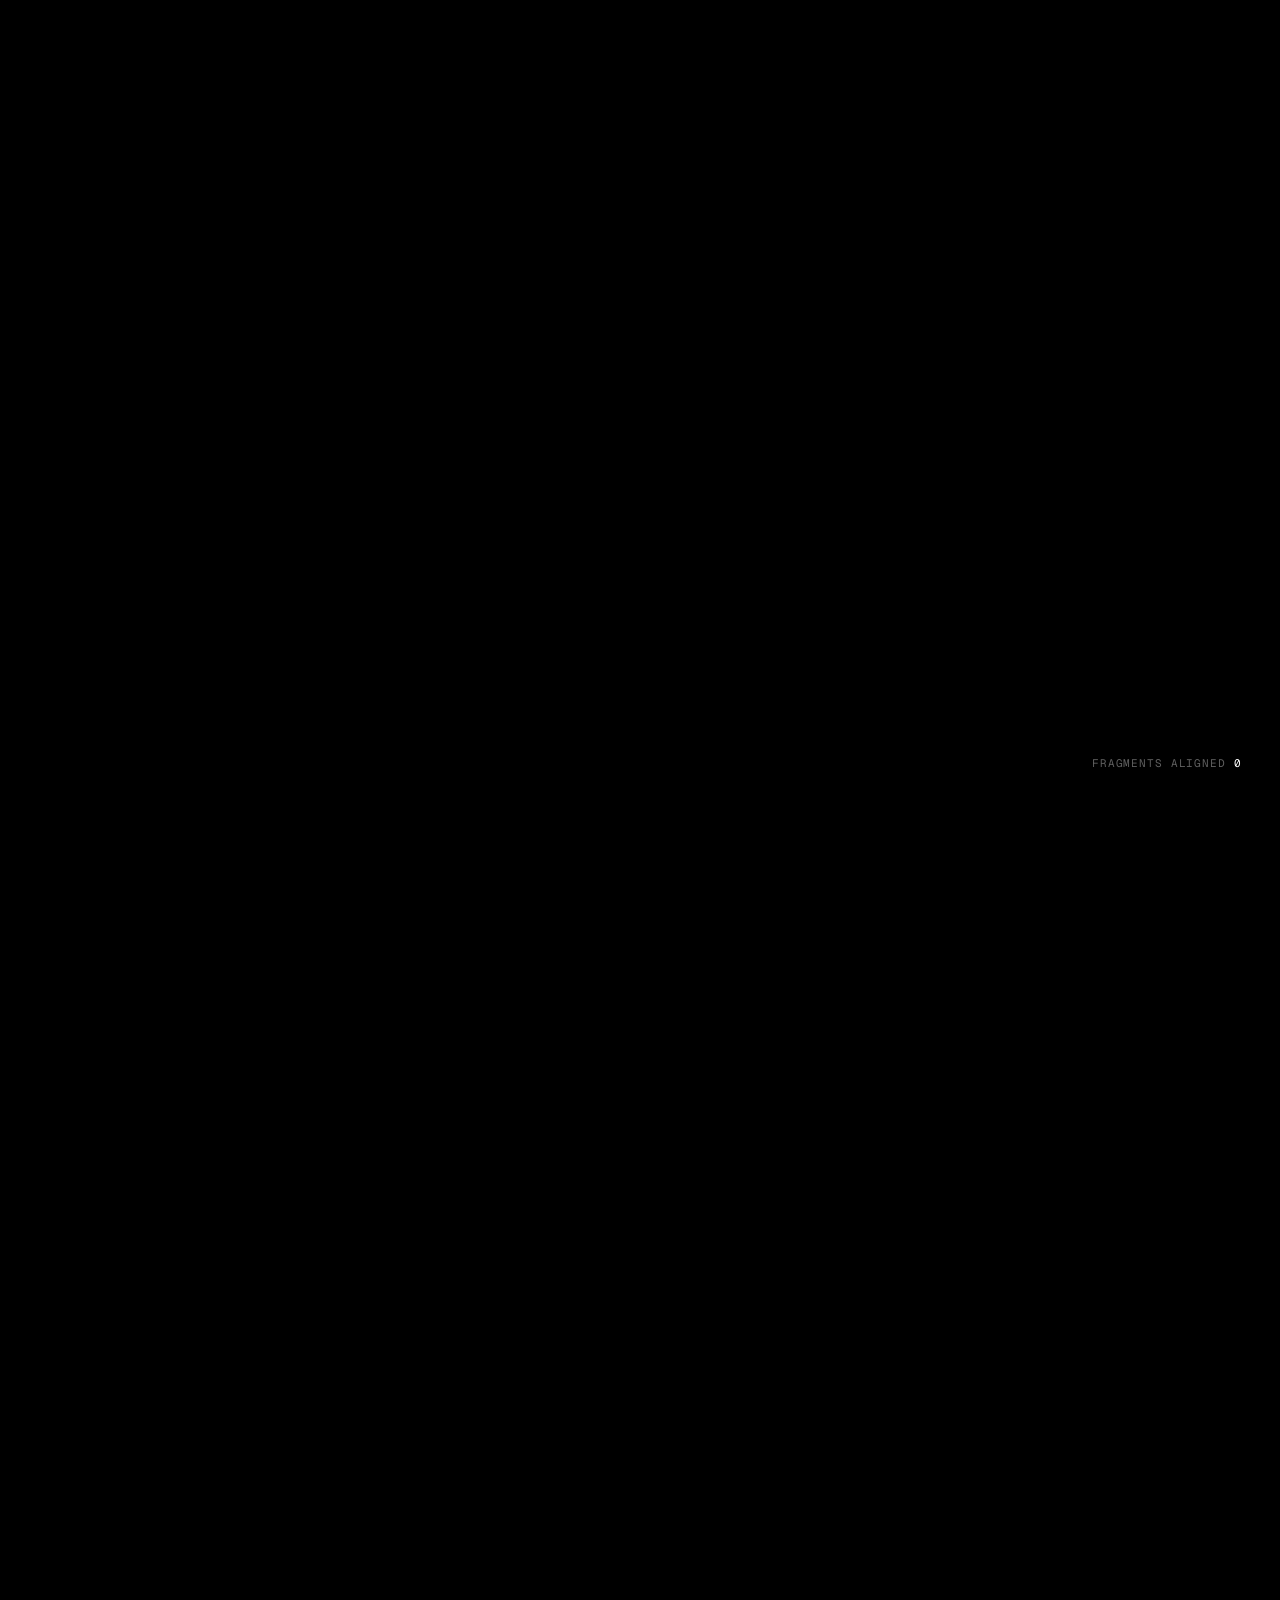
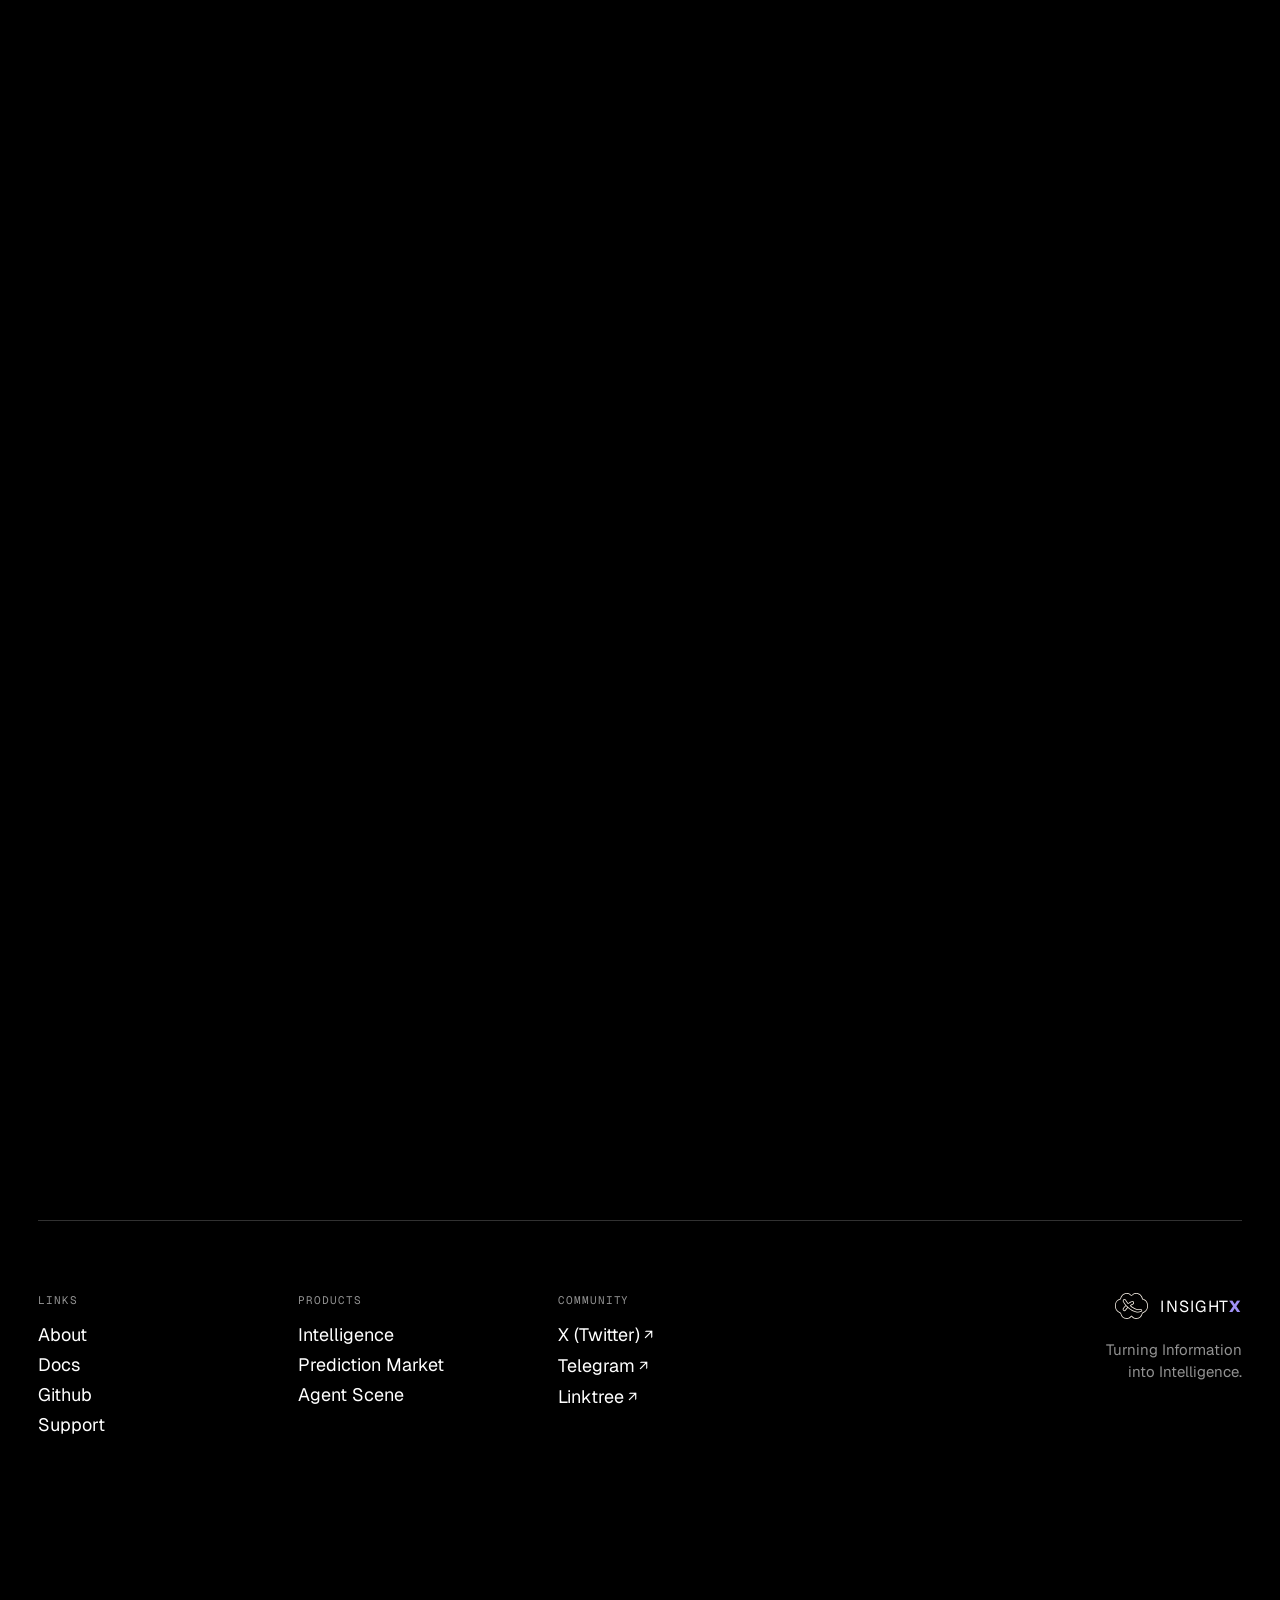
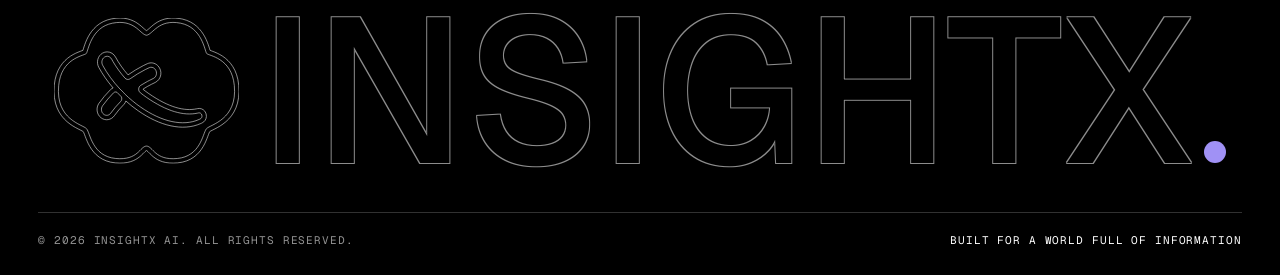
==== commit 2eef9277: "Update About page styles and transitions for improved layout and animations" ====
--- a/about.html
+++ b/about.html
@@ -31,7 +31,7 @@
 </script>
 <link rel="stylesheet" href="css/main.css?v=8" />
 <link rel="stylesheet" href="css/products.css?v=3" />
-<link rel="stylesheet" href="css/about.css?v=11" />
+<link rel="stylesheet" href="css/about.css?v=13" />
 <link rel="stylesheet" href="css/netlify-badge.css?v=1" />
 </head>
 <body class="pp ab">
@@ -170,10 +170,11 @@
         <span class="l1" data-pscramble data-set="01">The Future Is Not More Information.</span>
         <span class="l2" data-pscramble data-caret>It's Better Intelligence.</span>
       </h2>
+      <!-- premise (why it matters) | promise (what we do) -->
       <div class="av-end">
-        <p class="av-body">As information continues to grow, the ability to understand it becomes increasingly valuable. <b>We are building the tools to make that possible.</b></p>
-        <div class="ctas">
-          <a href="products.html" class="btn btn-primary">Explore Our Products <span class="arr">→</span></a>
+        <p class="av-premise">As information continues to grow, the ability to understand it becomes increasingly valuable.</p>
+        <div class="av-promise">
+          <p>We are building the tools to make that possible.</p>
         </div>
       </div>
     </div>
@@ -201,7 +202,7 @@
 <script src="js/about-stack.js?v=3"></script>
 <script src="js/about-journey.js?v=2"></script>
 <script src="js/about-vision.js?v=2"></script>
-<script src="js/about-transitions.js?v=6"></script>
+<script src="js/about-transitions.js?v=7"></script>
 <script src="js/about-scroll.js?v=1"></script>
 <script src="js/footer-light.js?v=5"></script>
 <script src="js/nav-menu.js?v=1"></script>
--- a/css/about.css
+++ b/css/about.css
@@ -149,12 +149,19 @@
 .av h2 .l2{font-size:clamp(44px,6.4vw,120px);margin-top:.14em;opacity:0;transition:opacity .5s}
 .av.b2 h2 .l2{opacity:1}
 .av h2 .ch.scr::after{color:#fff}
-.av-end{margin-top:30px;display:flex;flex-direction:column;align-items:center;opacity:0;transform:translateY(16px);
-  transition:opacity .8s cubic-bezier(.2,.7,.2,1),transform .8s cubic-bezier(.2,.7,.2,1)}
-.av.end .av-end{opacity:1;transform:none}
-.av-body{max-width:36em;font-size:17px;line-height:1.5;color:#929292}
-.av-body b{display:block;margin-top:4px;font-weight:400;color:#fff}
-.av .ctas{margin-top:28px;justify-content:center}
+/* closing row: the premise (mono, grey) and the promise (white) side by side, split by a hairline */
+.av-end{position:relative;width:min(940px,100%);margin-top:44px;display:grid;grid-template-columns:1fr 1fr;text-align:left;border-top:1px solid #313131}
+.av-end::before{content:"";position:absolute;left:50%;top:-3px;width:5px;height:5px;background:var(--accent);transform:translateX(-50%)}
+.av-premise,.av-promise{opacity:0;transform:translateY(14px);transition:opacity .8s cubic-bezier(.2,.7,.2,1),transform .8s cubic-bezier(.2,.7,.2,1)}
+.av-premise{padding:26px 44px 0 0;font-family:var(--mono);font-size:12px;line-height:1.85;letter-spacing:.06em;text-transform:uppercase;color:#929292}
+.av-promise{padding:24px 0 0 44px;border-left:1px solid #313131;transition-delay:.18s}
+.av-promise p{font-size:clamp(20px,1.75vw,26px);line-height:1.3;letter-spacing:-.015em;color:#fff;max-width:17em}
+.av.end .av-premise,.av.end .av-promise{opacity:1;transform:none}
+.av-end{transition:border-color .8s}
+.av-promise{transition:opacity .8s cubic-bezier(.2,.7,.2,1) .18s,transform .8s cubic-bezier(.2,.7,.2,1) .18s,border-color .8s .18s}
+.av-end{border-top-color:transparent}.av-promise{border-left-color:transparent}
+.av-end::before{opacity:0;transition:opacity .6s .3s}
+.av.end .av-end{border-top-color:#313131}.av.end .av-promise{border-left-color:#313131}.av.end .av-end::before{opacity:1}
 .av-cap{position:absolute;right:var(--gutter);top:96px;font-family:var(--mono);font-size:11px;letter-spacing:.08em;text-transform:uppercase;color:#5f5f5f}
 .av-cap b{font-weight:400;color:#fff;font-variant-numeric:tabular-nums}
 
@@ -210,16 +217,16 @@
   .av-stage{bottom:32px}
   .av h2 .l1{font-size:clamp(20px,5.4vw,34px)}
   .av h2 .l2{font-size:clamp(34px,10vw,60px)}
-  .av-end{margin-top:20px}
-  .av-body{font-size:15px}
-  .av .ctas{margin-top:20px}
-  .av .btn{padding:13px 16px;font-size:11px}
+  .av-end{margin-top:24px;grid-template-columns:1fr;text-align:center}
+  .av-end::before{display:none}
+  .av-premise{padding:18px 0 0;font-size:11px}
+  .av-promise{padding:14px 0 0;border-left:0}
+  .av-promise p{font-size:18px;max-width:none}
   .av-cap{top:84px}
 }
 @media (max-width: 900px) and (max-height: 760px){
   .at-list .d p{display:none}
-  .av-body{font-size:0}
-  .av-body b{font-size:15px;margin-top:0}
+  .av-premise{display:none}
 }
 @media (prefers-reduced-motion: reduce){
   .aj-phase.now .aj-node::after{animation:none}
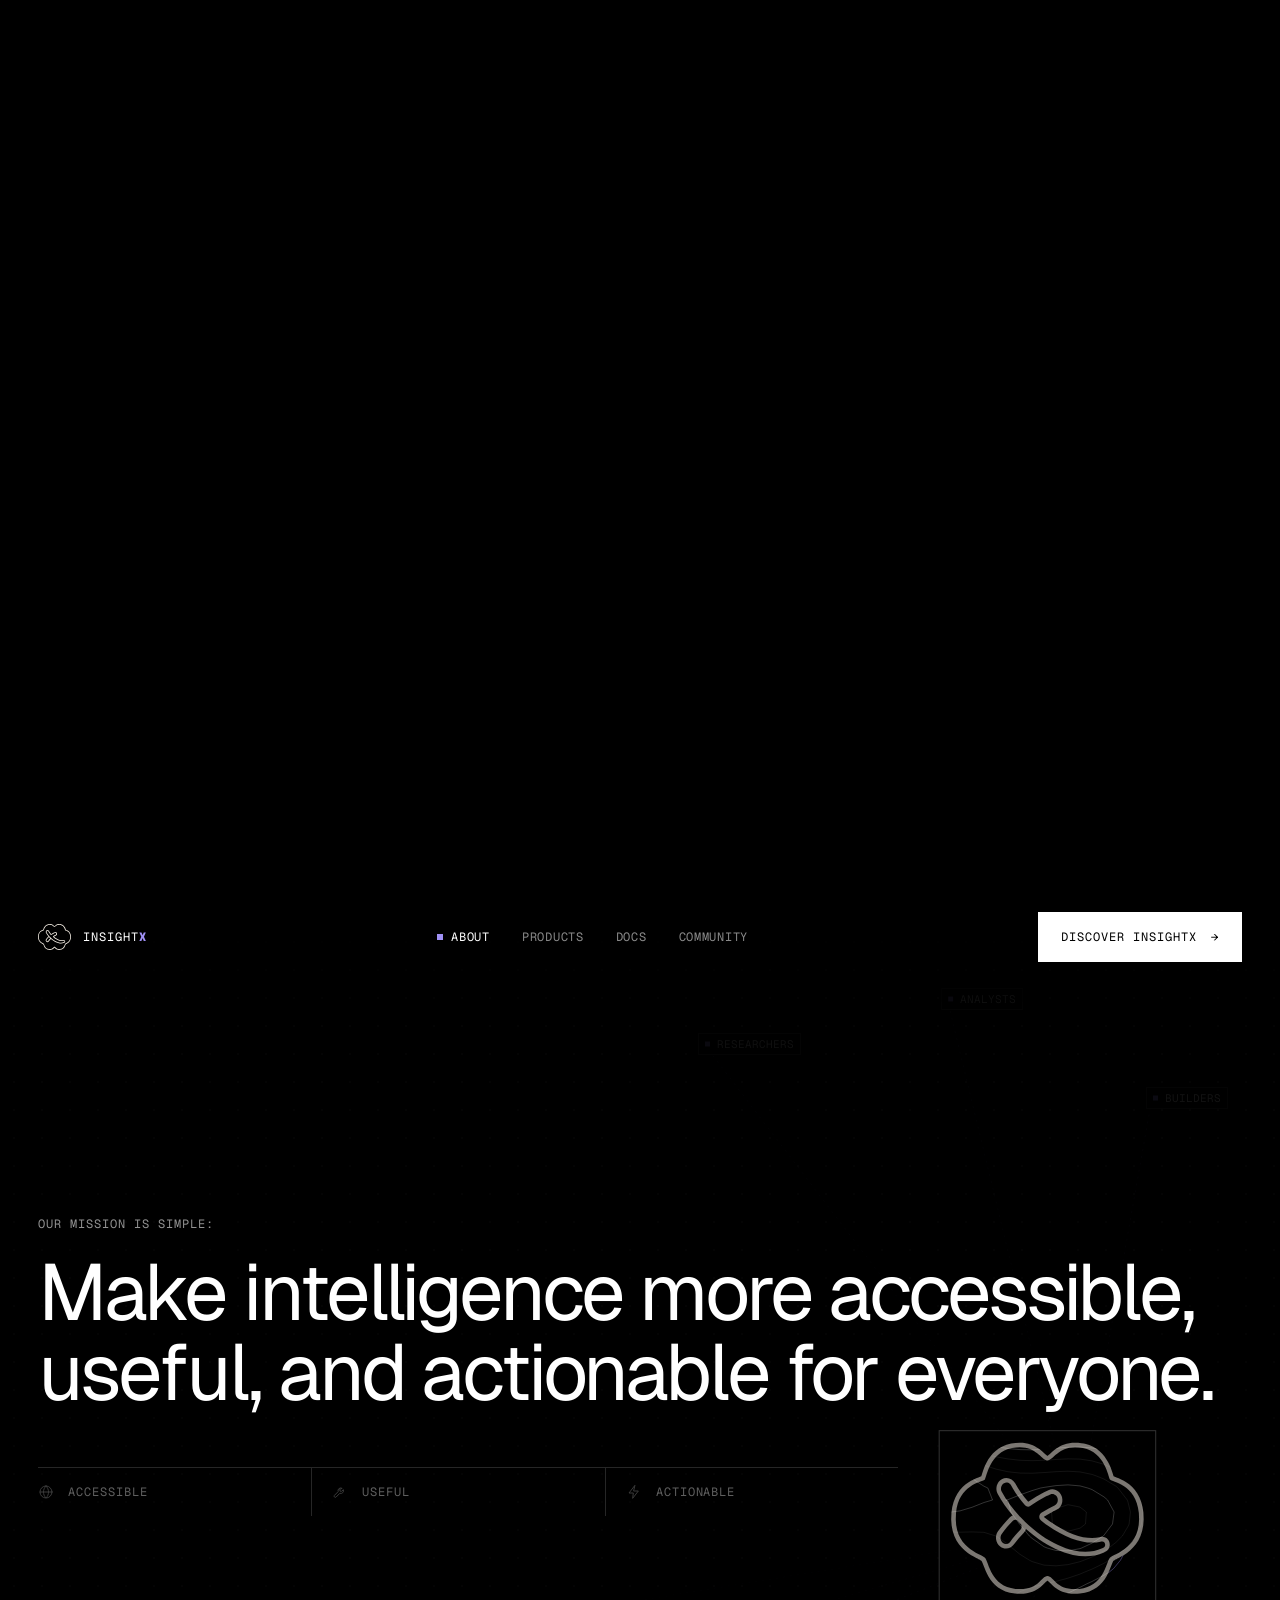
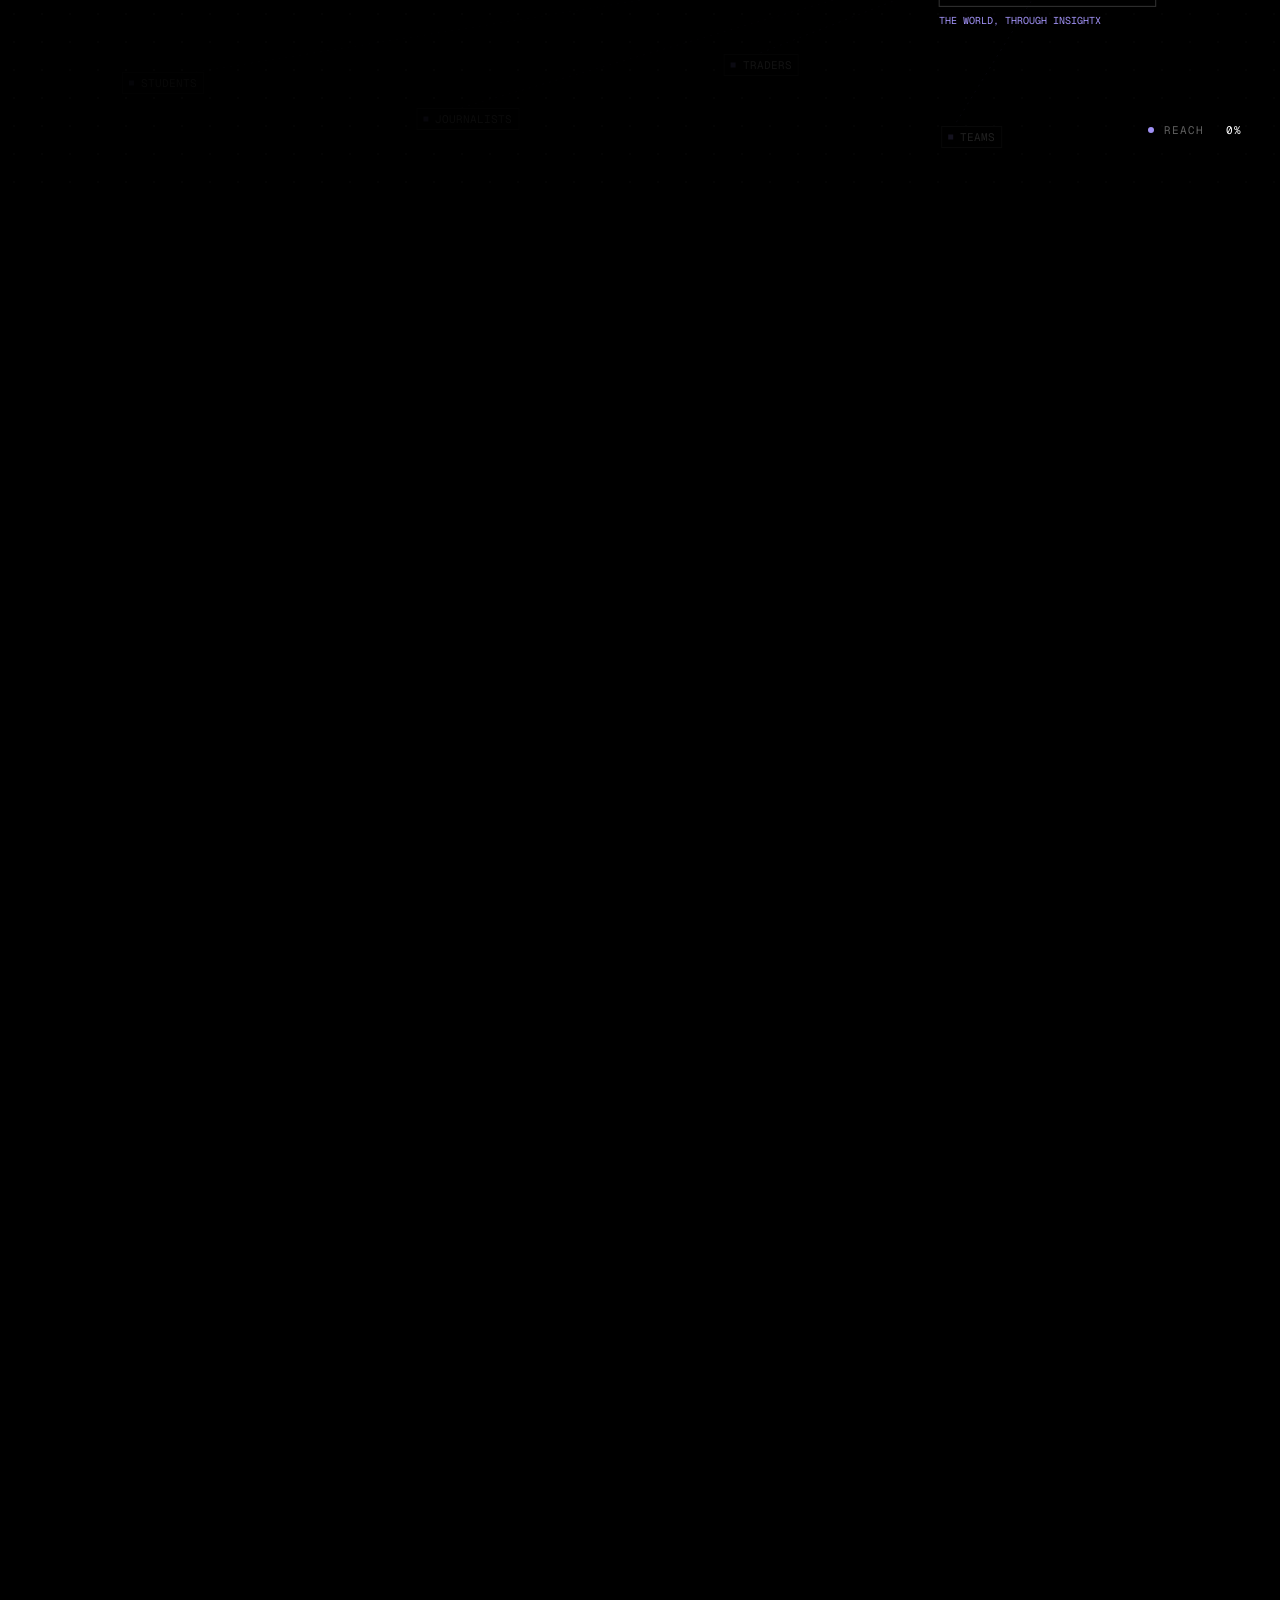
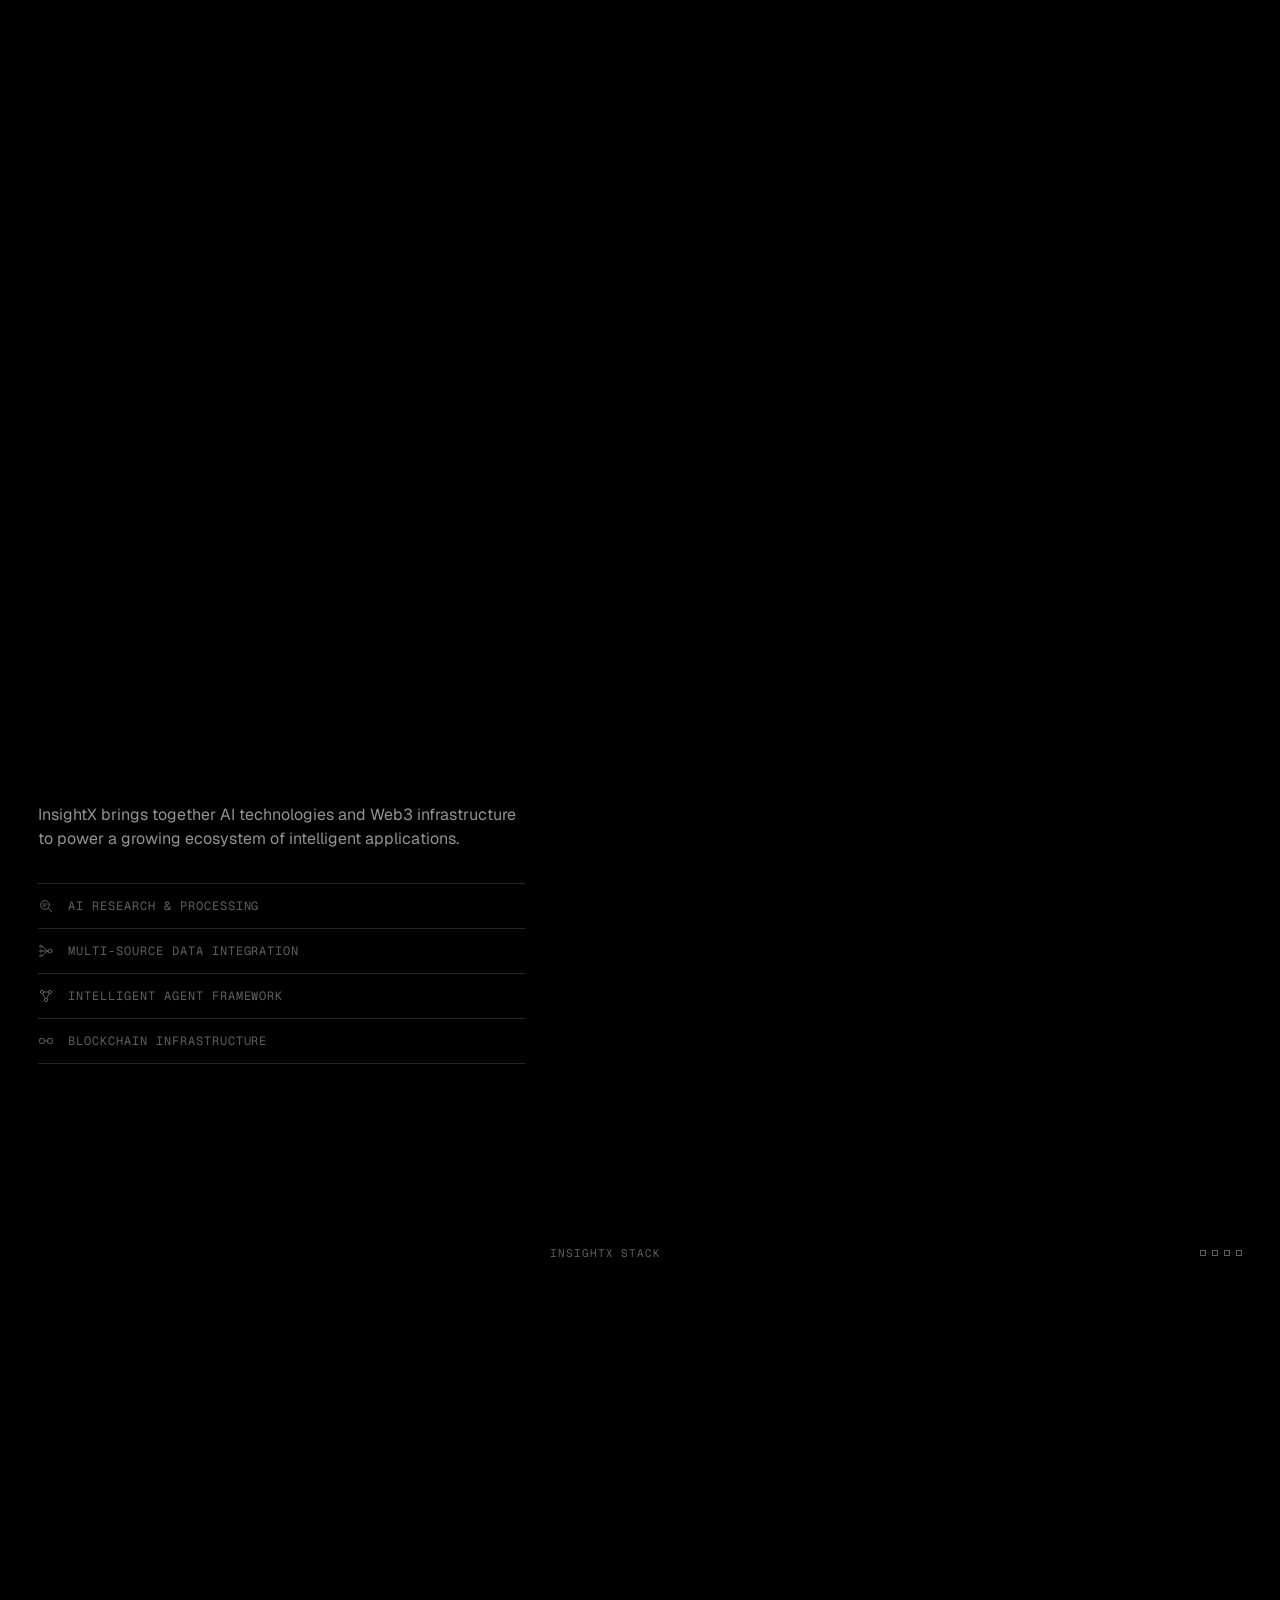
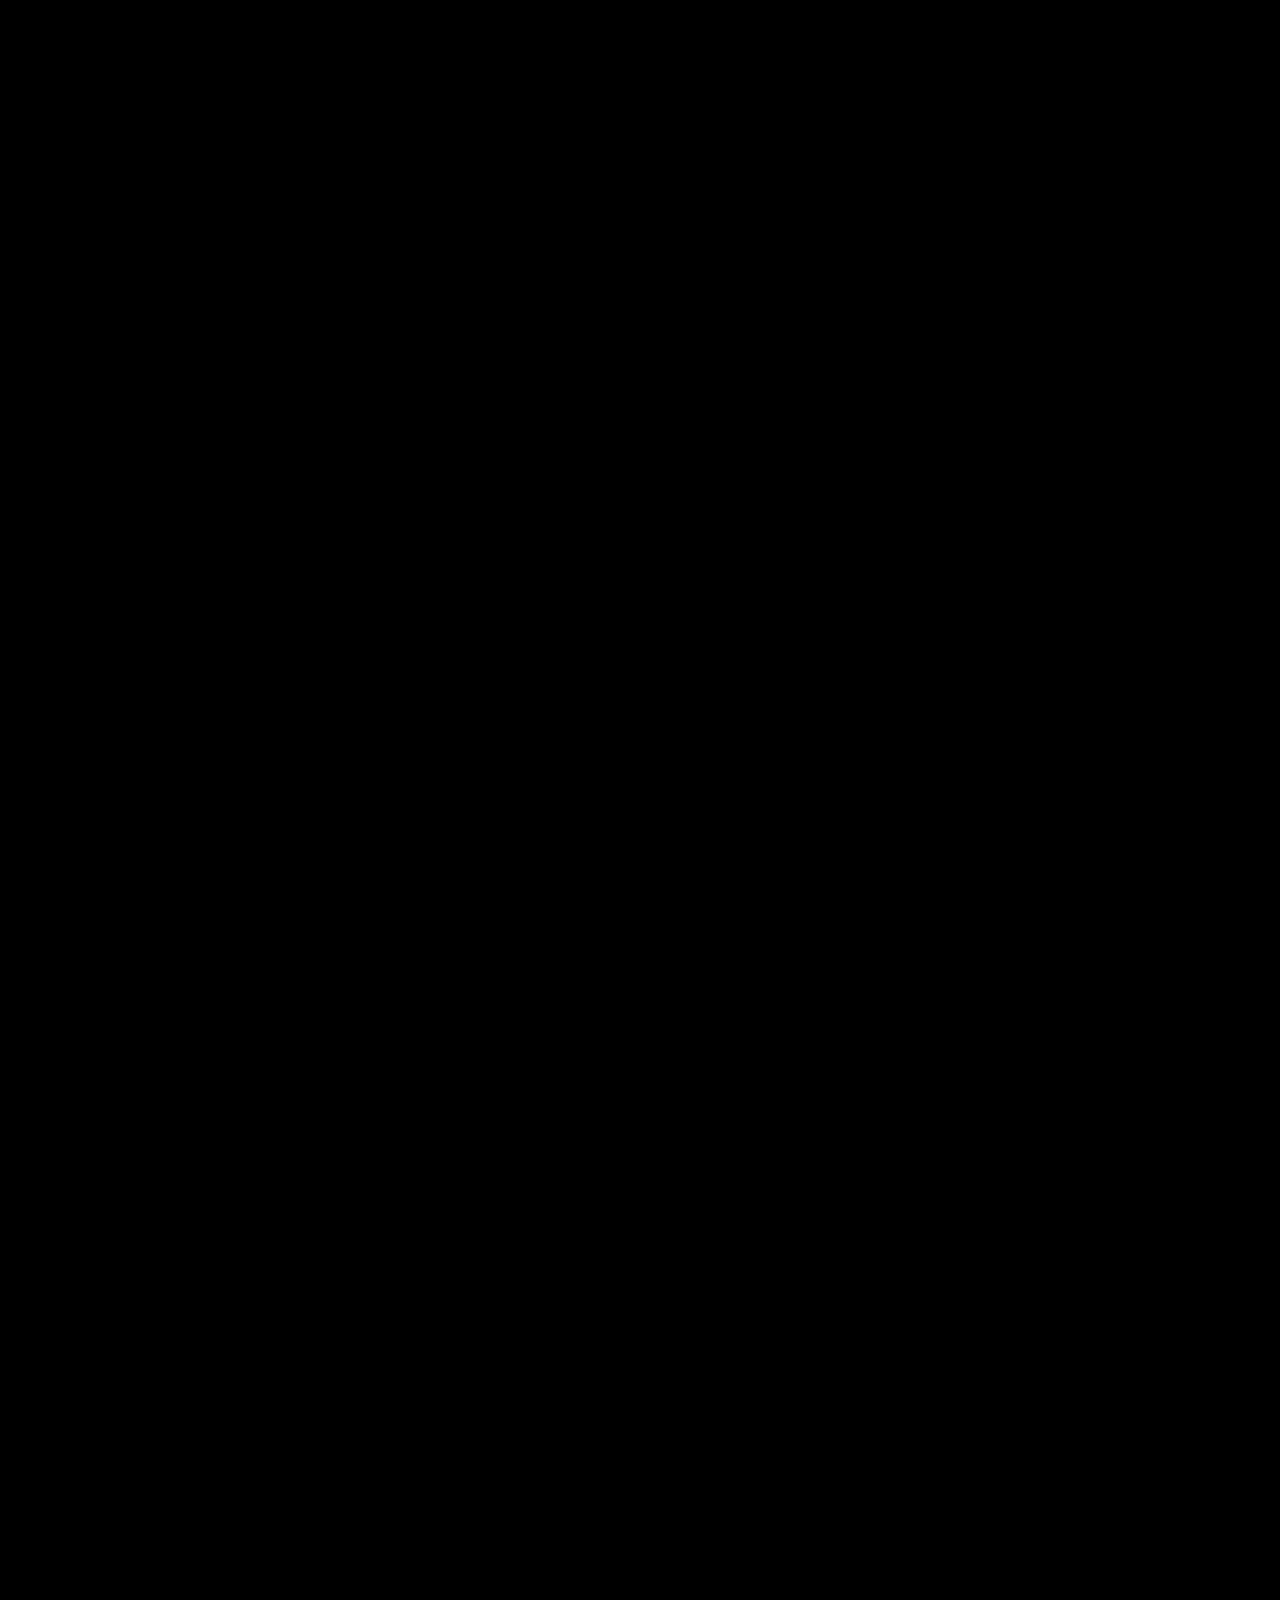
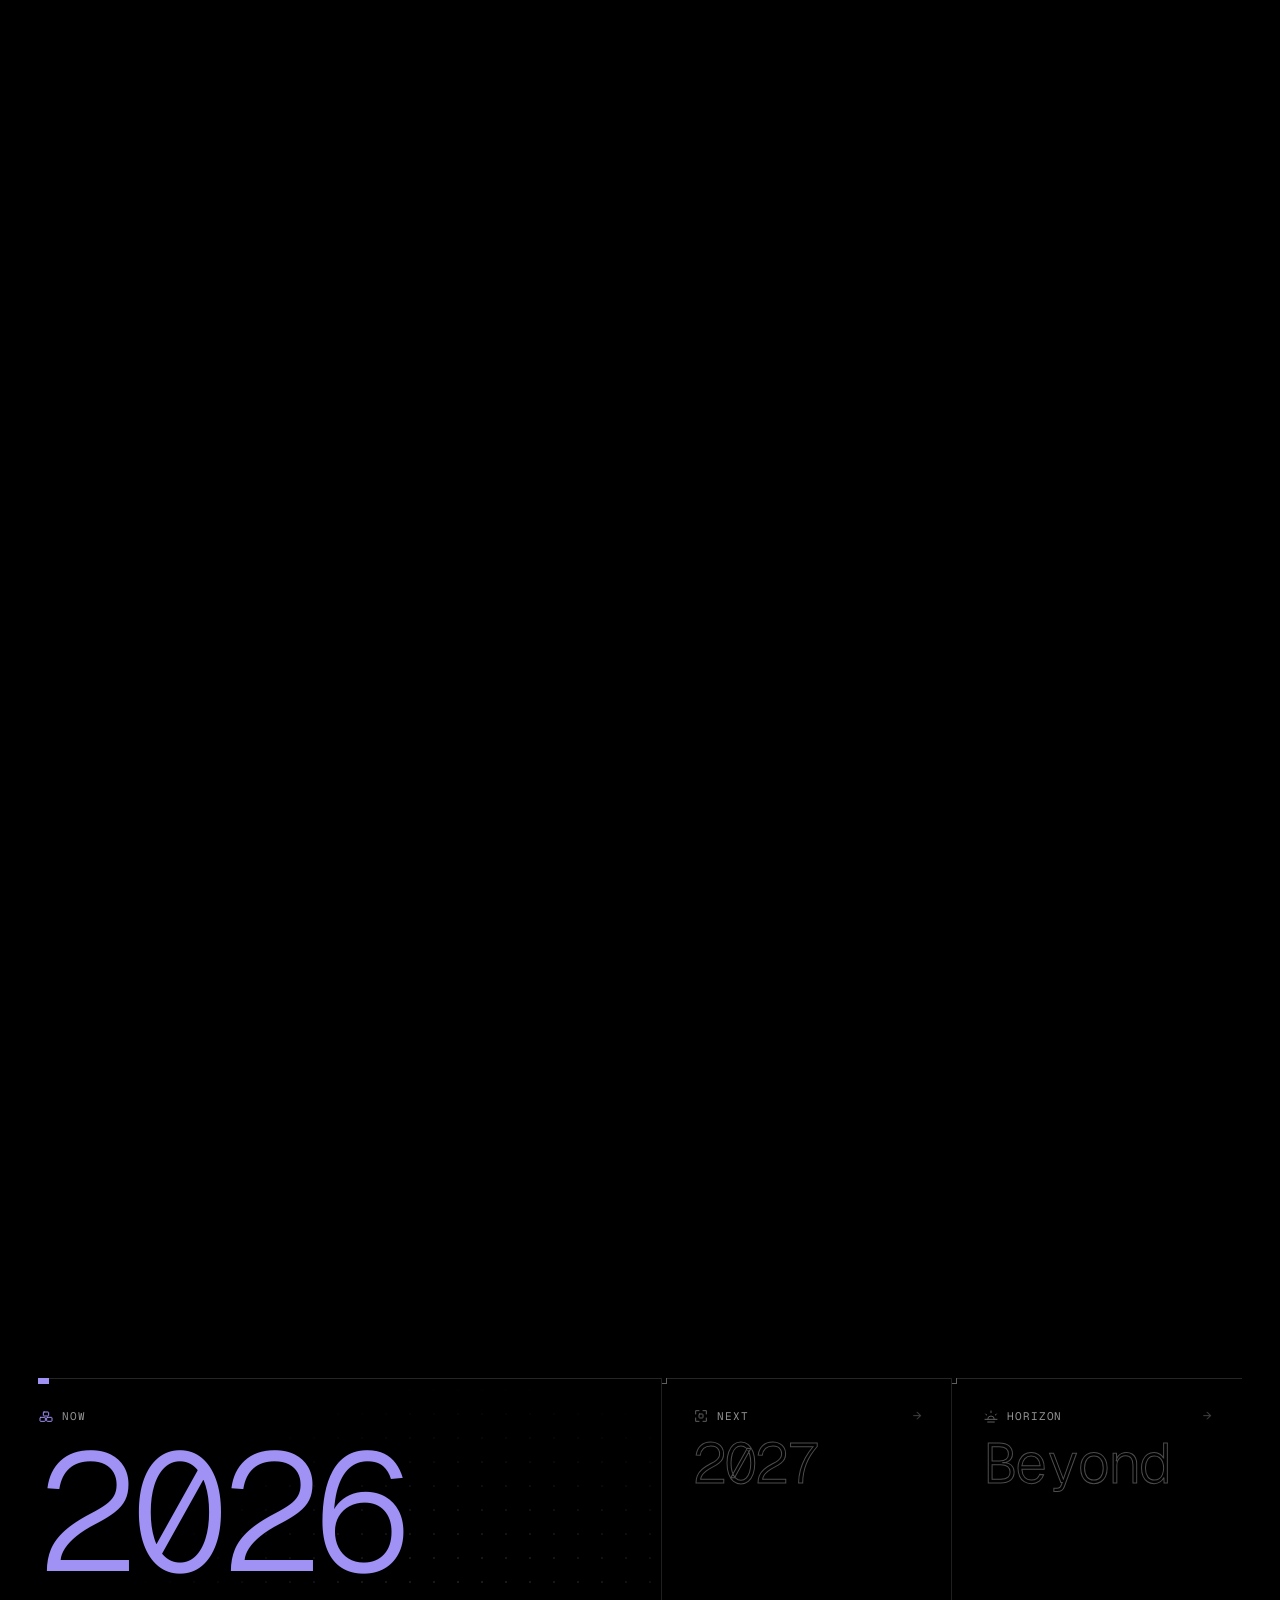
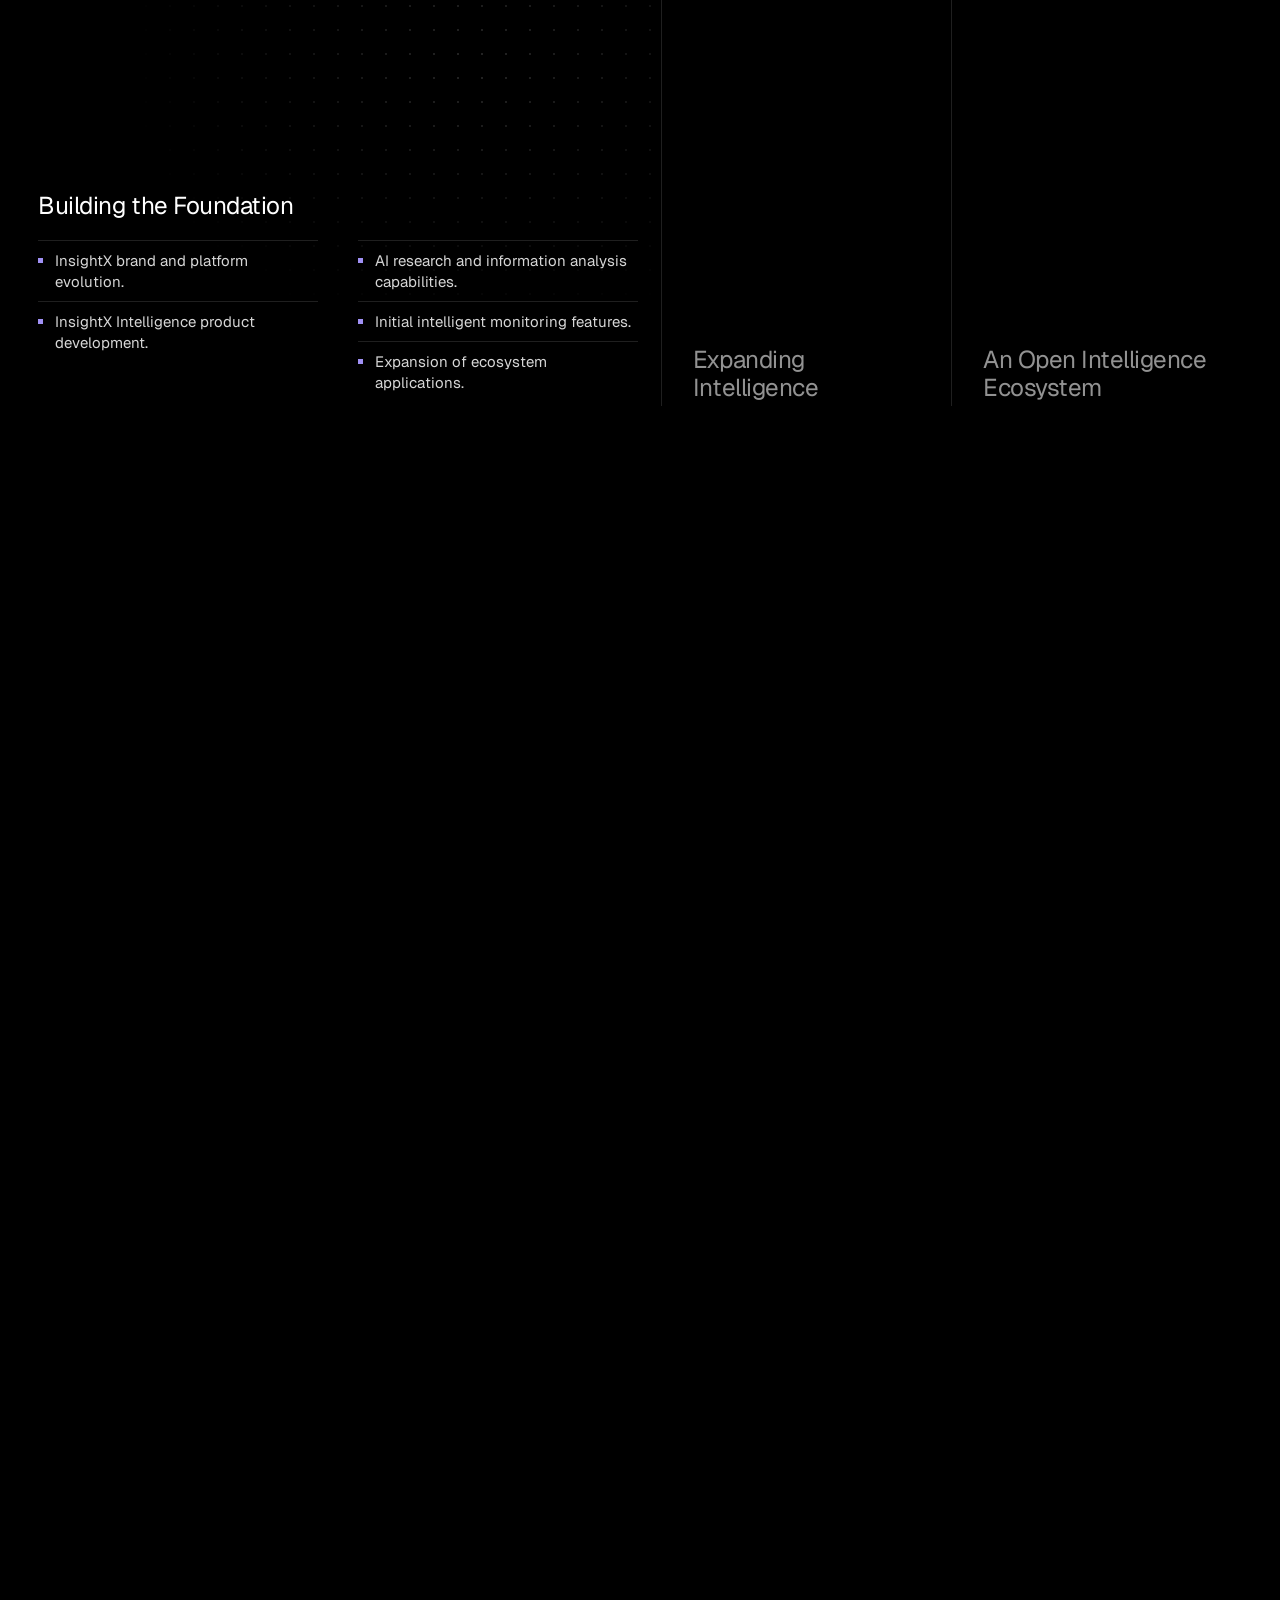
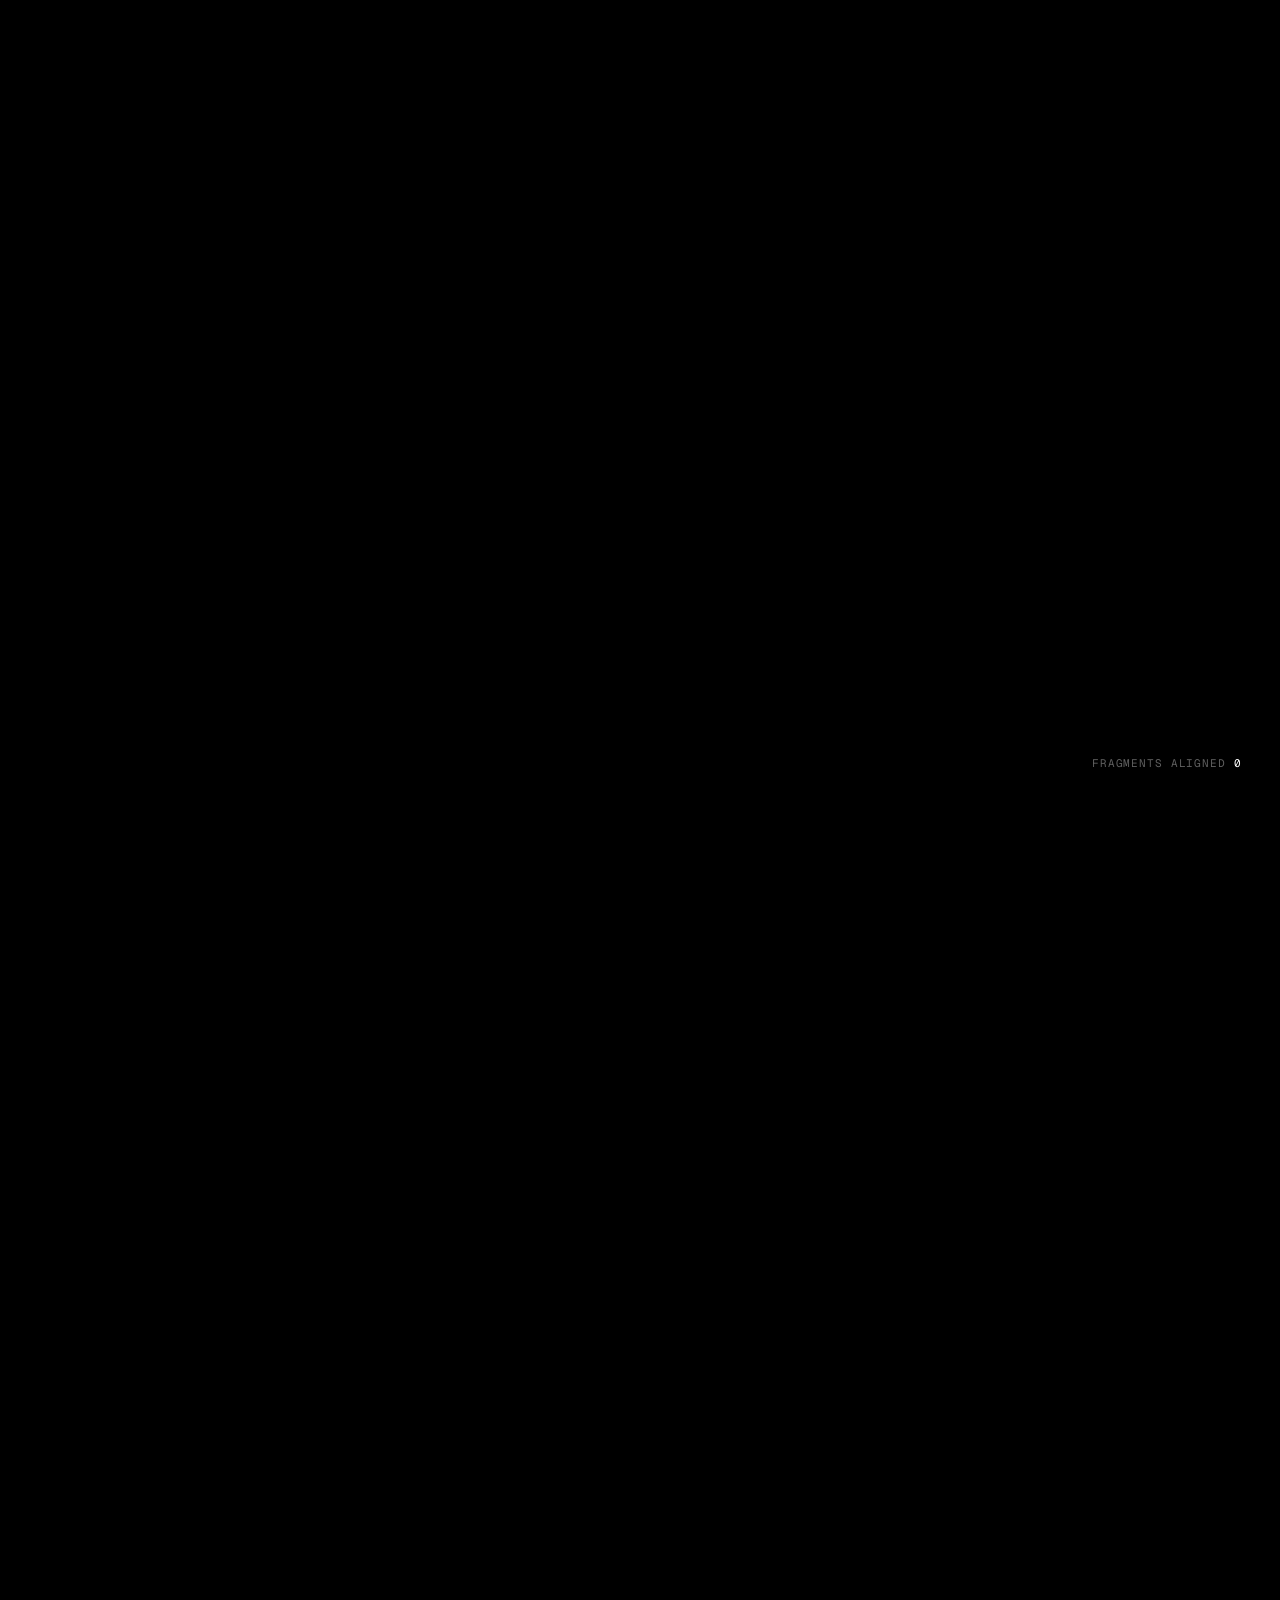
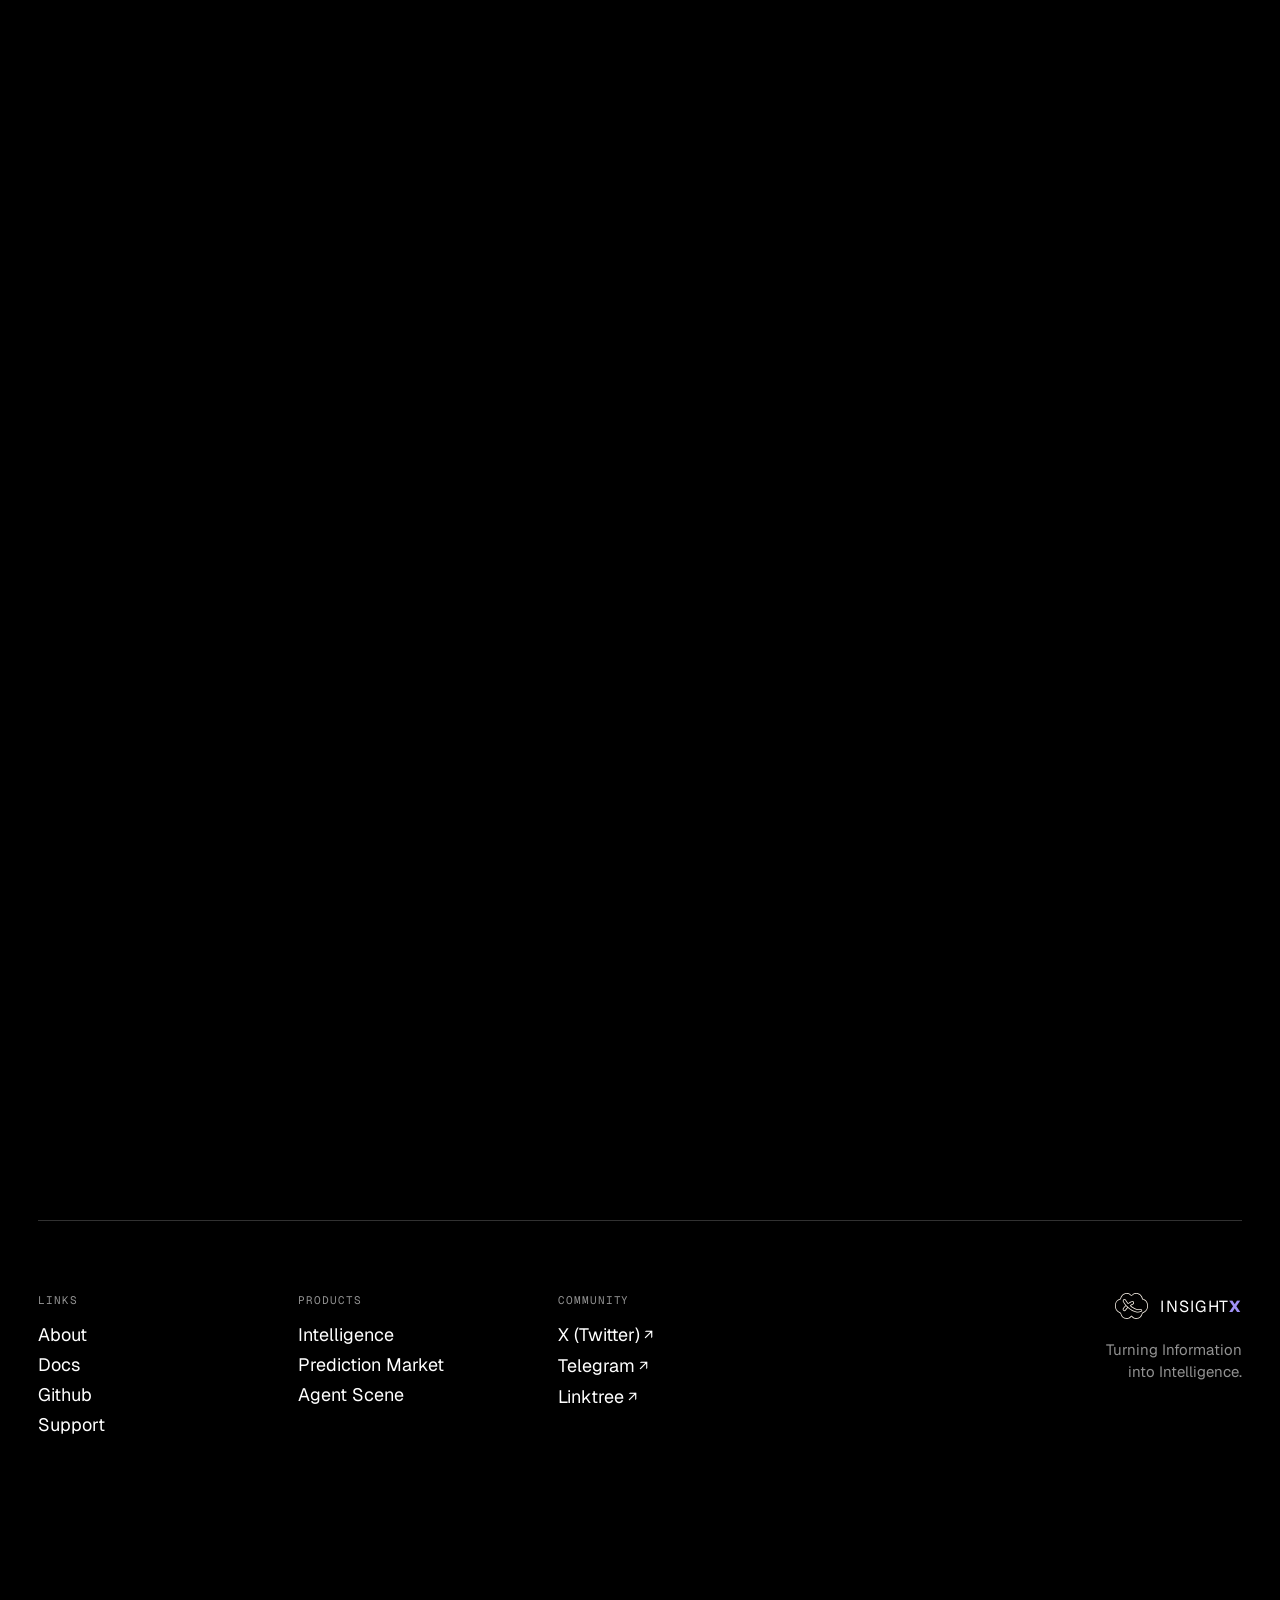
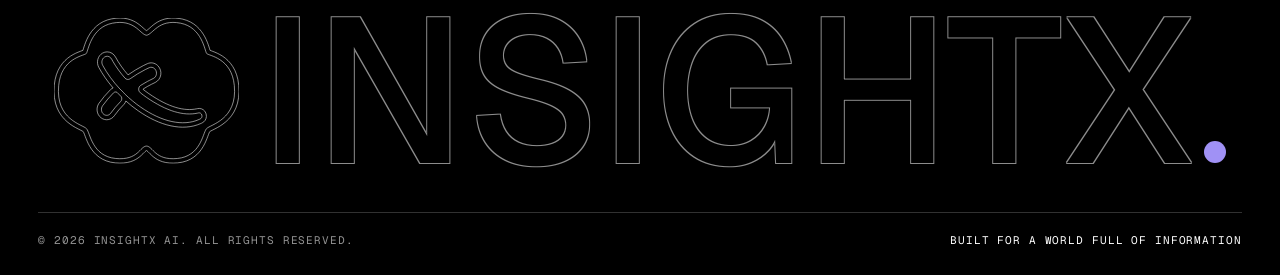
==== commit 4f90f185: "Update About page CSS version and refine layout styles for consistency" ====
--- a/about.html
+++ b/about.html
@@ -31,7 +31,7 @@
 </script>
 <link rel="stylesheet" href="css/main.css?v=8" />
 <link rel="stylesheet" href="css/products.css?v=3" />
-<link rel="stylesheet" href="css/about.css?v=13" />
+<link rel="stylesheet" href="css/about.css?v=15" />
 <link rel="stylesheet" href="css/netlify-badge.css?v=1" />
 </head>
 <body class="pp ab">
--- a/css/about.css
+++ b/css/about.css
@@ -149,13 +149,13 @@
 .av h2 .l2{font-size:clamp(44px,6.4vw,120px);margin-top:.14em;opacity:0;transition:opacity .5s}
 .av.b2 h2 .l2{opacity:1}
 .av h2 .ch.scr::after{color:#fff}
-/* closing row: the premise (mono, grey) and the promise (white) side by side, split by a hairline */
+/* closing row: premise and promise in the same grey mono caps, side by side, split by a hairline */
 .av-end{position:relative;width:min(940px,100%);margin-top:44px;display:grid;grid-template-columns:1fr 1fr;text-align:left;border-top:1px solid #313131}
 .av-end::before{content:"";position:absolute;left:50%;top:-3px;width:5px;height:5px;background:var(--accent);transform:translateX(-50%)}
 .av-premise,.av-promise{opacity:0;transform:translateY(14px);transition:opacity .8s cubic-bezier(.2,.7,.2,1),transform .8s cubic-bezier(.2,.7,.2,1)}
 .av-premise{padding:26px 44px 0 0;font-family:var(--mono);font-size:12px;line-height:1.85;letter-spacing:.06em;text-transform:uppercase;color:#929292}
-.av-promise{padding:24px 0 0 44px;border-left:1px solid #313131;transition-delay:.18s}
-.av-promise p{font-size:clamp(20px,1.75vw,26px);line-height:1.3;letter-spacing:-.015em;color:#fff;max-width:17em}
+.av-promise{padding:26px 0 0 44px;border-left:1px solid #313131;transition-delay:.18s}
+.av-promise p{font-family:var(--mono);font-size:12px;line-height:1.85;letter-spacing:.06em;text-transform:uppercase;color:#929292}   /* same type and colour as the premise */
 .av.end .av-premise,.av.end .av-promise{opacity:1;transform:none}
 .av-end{transition:border-color .8s}
 .av-promise{transition:opacity .8s cubic-bezier(.2,.7,.2,1) .18s,transform .8s cubic-bezier(.2,.7,.2,1) .18s,border-color .8s .18s}
@@ -221,7 +221,7 @@
   .av-end::before{display:none}
   .av-premise{padding:18px 0 0;font-size:11px}
   .av-promise{padding:14px 0 0;border-left:0}
-  .av-promise p{font-size:18px;max-width:none}
+  .av-promise p{font-size:11px}
   .av-cap{top:84px}
 }
 @media (max-width: 900px) and (max-height: 760px){
